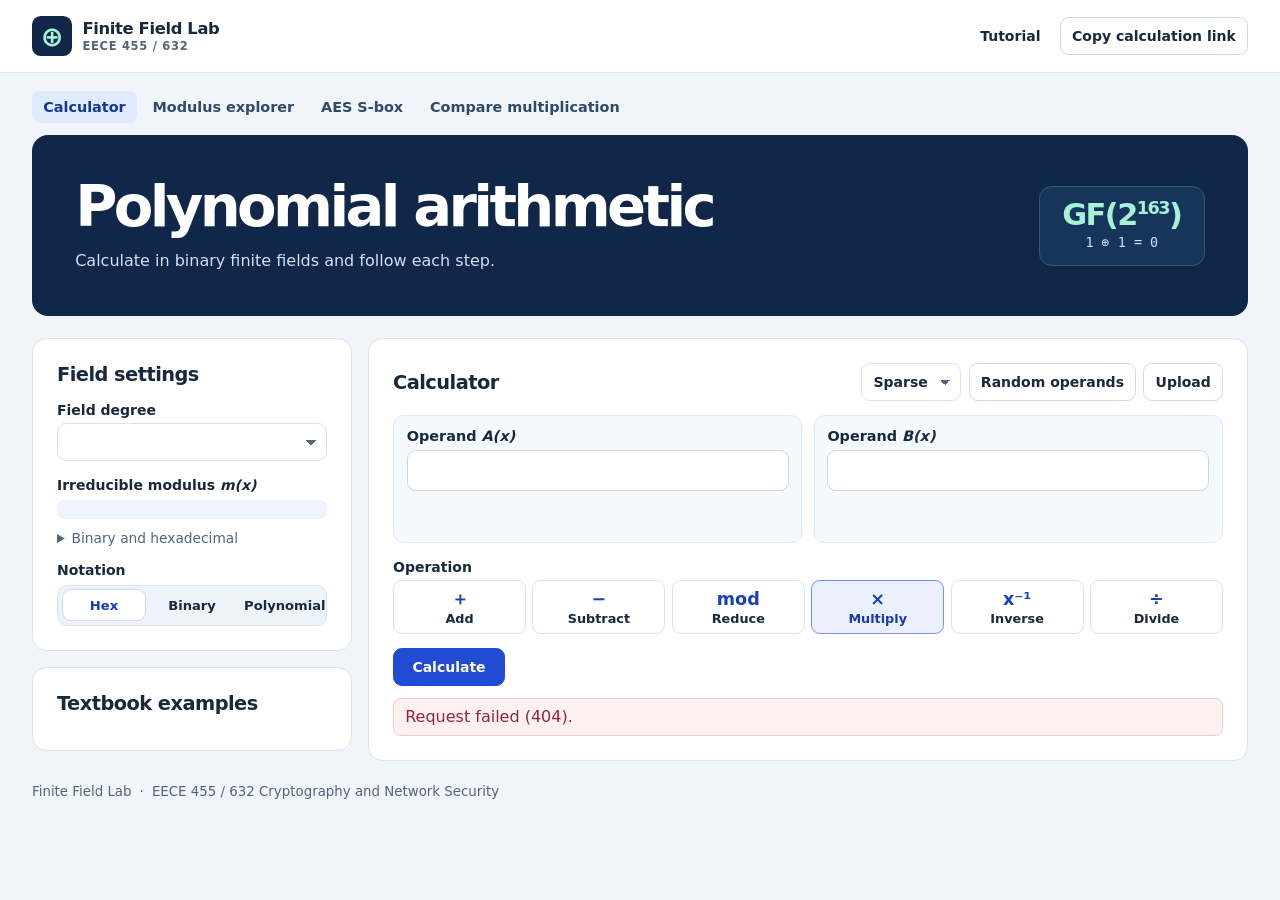
==== frontend/index.html @ 86cbc91f "Unify repository layout, docs, tests, and team attribution" ====
<!--
  Finite Field Lab — Educational Web Workbench (EECE 455/632 Project-3)
  Original Author: Ali Zahreddine — Milestone 4 & Integration
  Serves four hash-routed views from a single accessible HTML document:
    1. #calculator — 13-field GF(2^m) calculator, bit builder, presets, traces, export & share links
    2. #modulus    — Binary polynomial irreducibility checker & factor witness lab
    3. #aes        — FIPS 197 §5.1.1 / Stallings Ch. 5 AES S-box walkthrough
    4. #compare    — Shift-and-XOR vs. carry-free + long-division comparison & 163/571-bit benchmark
-->
<!doctype html>
<html lang="en">
<head>
  <meta charset="utf-8">
  <meta name="viewport" content="width=device-width, initial-scale=1">
  <title>Finite Field Lab</title>
  <link rel="stylesheet" href="./lab.css">
  <script type="module" src="./lab.js"></script>
</head>
<body>
  <header class="masthead">
    <div class="wrap topbar">
      <a class="brand" href="./"><span class="mark" aria-hidden="true">⊕</span><span>Finite Field Lab<small>EECE 455 / 632</small></span></a>
      <nav aria-label="Lab tools">
        <button type="button" id="tutorial-open" class="quiet">Tutorial</button>
        <button type="button" id="share" class="outline">Copy calculation link</button>
      </nav>
    </div>
  </header>
  <div class="wrap">
    <nav class="lab-nav" aria-label="Lab sections">
      <a href="#calculator" data-lab-tab="calculator" aria-current="page">Calculator</a>
      <a href="#modulus" data-lab-tab="modulus">Modulus explorer</a>
      <a href="#aes" data-lab-tab="aes">AES S-box</a>
      <a href="#compare" data-lab-tab="compare">Compare multiplication</a>
    </nav>
    <div data-lab-view="calculator">
    <section class="hero" aria-labelledby="page-title">
      <div>
        <h1 id="page-title" tabindex="-1">Polynomial arithmetic</h1>
        <p>Calculate in binary finite fields and follow each step.</p>
      </div>
      <div class="hero-math" aria-hidden="true"><span>GF(2<sup id="hero-degree">163</sup>)</span><code>1 ⊕ 1 = 0</code></div>
    </section>
    <main class="workspace">
      <aside class="sidebar" aria-label="Calculation settings">
        <section class="panel setting">
          <h2>Field settings</h2>
          <label for="field">Field degree</label>
          <select id="field"></select>
          <h3>Irreducible modulus <i>m(x)</i></h3>
          <p id="mod-poly" class="modulus"></p>
          <details>
            <summary>Binary and hexadecimal</summary>
            <dl class="mod-formats"><dt>Hex</dt><dd id="mod-hex"></dd><dt>Binary</dt><dd id="mod-bin"></dd></dl>
          </details>
          <h3>Notation</h3>
          <div class="segments notation" role="group" aria-label="Input and result notation">
            <button type="button" data-base="hex" aria-pressed="true">Hex</button>
            <button type="button" data-base="binary" aria-pressed="false">Binary</button>
            <button type="button" data-base="algebraic" aria-pressed="false">Polynomial</button>
          </div>
        </section>
        <section class="panel examples">
          <h2>Textbook examples</h2>
          <div id="presets"></div>
        </section>
      </aside>
      <div class="content">
        <section class="panel calculator" aria-labelledby="calculator-title">
          <div class="section-head">
            <h2 id="calculator-title">Calculator</h2>
            <div class="tools">
              <label class="visually-hidden" for="density">Random operand density</label>
              <select id="density"><option value="sparse">Sparse</option><option value="dense">Dense</option></select>
              <button type="button" class="outline" id="random">Random operands</button>
              <button type="button" class="outline" id="upload">Upload</button>
              <input id="file" type="file" aria-label="Upload operand file" accept=".txt,.json" hidden>
            </div>
          </div>
          <div class="batch" id="batch" hidden>
            <label for="pairs">Operand pair from upload</label>
            <select id="pairs"></select>
          </div>
          <form id="calculator" novalidate>
            <div class="operands">
              <div class="operand" id="operand-a">
                <label for="poly-a">Operand <i>A(x)</i></label>
                <input id="poly-a" type="text" spellcheck="false" autocomplete="off" maxlength="65536" aria-describedby="a-meta a-preview">
                <p class="meta" id="a-meta"></p>
                <p class="poly-preview" id="a-preview"></p>
                <div class="bit-builder" id="a-bits"></div>
              </div>
              <div class="operand" id="operand-b">
                <label for="poly-b">Operand <i>B(x)</i></label>
                <input id="poly-b" type="text" spellcheck="false" autocomplete="off" maxlength="65536" aria-describedby="b-meta b-preview">
                <p class="meta" id="b-meta"></p>
                <p class="poly-preview" id="b-preview"></p>
                <div class="bit-builder" id="b-bits"></div>
              </div>
            </div>
            <fieldset>
              <legend>Operation</legend>
              <div class="operations">
                <label><input type="radio" name="operation" value="add"><span>＋</span>Add</label>
                <label><input type="radio" name="operation" value="subtract"><span>−</span>Subtract</label>
                <label><input type="radio" name="operation" value="modulo"><span>mod</span>Reduce</label>
                <label><input type="radio" name="operation" value="multiply" checked><span>×</span>Multiply</label>
                <label><input type="radio" name="operation" value="inverse"><span>x⁻¹</span>Inverse</label>
                <label><input type="radio" name="operation" value="divide"><span>÷</span>Divide</label>
              </div>
            </fieldset>
            <div class="action">
              <button type="submit" class="primary" id="calculate">Calculate</button>
              <p id="notice" role="status"></p>
            </div>
          </form>
          <div id="error" role="alert" hidden></div>
        </section>
        <section class="panel result" id="result" aria-labelledby="result-title" hidden>
          <div class="section-head">
            <h2 id="result-title" tabindex="-1">Result</h2>
            <div class="tools">
              <button type="button" class="quiet" id="back-to-inputs">Back to inputs</button>
              <button type="button" class="outline" id="copy-result">Copy result</button>
              <label class="visually-hidden" for="export-format">Export format</label>
              <select id="export-format"><option value="md">Markdown</option><option value="json">JSON</option></select>
              <button type="button" class="outline" id="export">Export</button>
            </div>
          </div>
          <div class="result-display" aria-live="polite">
            <span id="result-base"></span>
            <output id="result-value"></output>
          </div>
          <dl id="result-alternatives" class="equivalents"></dl>
          <div class="tools result-actions">
            <button type="button" class="outline" id="result-expanded" aria-expanded="false" aria-controls="result-value result-alternatives" hidden>Show full value</button>
            <button type="button" class="outline" id="compare-product" hidden>Compare this product</button>
            <span id="result-notice" role="status"></span>
          </div>
          <p id="verification" class="verification" hidden></p>
          <div id="metrics" class="metrics"></div>
        </section>
        <section class="panel trace" id="trace-panel" aria-labelledby="trace-title" hidden>
          <div class="section-head">
            <h2 id="trace-title">Calculation steps</h2>
            <div class="tools" id="trace-tools"></div>
          </div>
          <div id="trace-body"></div>
        </section>
      </div>
    </main>
    </div>
    <main class="experiment" data-lab-view="modulus" hidden>
      <header class="hero">
        <div>
          <h1 tabindex="-1">Modulus explorer</h1>
          <p>Test a polynomial and see what happens when it has factors.</p>
        </div>
      </header>
      <section class="panel experiment-form" aria-labelledby="modulus-form-title">
        <h2 id="modulus-form-title">Choose a modulus</h2>
        <form id="modulus-form">
          <div class="experiment-inputs">
            <label>Polynomial <input type="text" id="custom-modulus" value="x^8 + x^4 + x^3 + x + 1" spellcheck="false" required></label>
            <label>Input notation <select id="modulus-base"><option value="algebraic">Polynomial</option><option value="hex">Hexadecimal</option><option value="binary">Binary</option></select></label>
          </div>
          <p class="meta">Use a binary polynomial of degree 2 to 571. Type powers as <code>x^8</code>.</p>
          <div class="experiment-actions">
            <button type="submit" class="primary">Test irreducibility</button>
            <button type="button" class="outline" id="modulus-current">Use calculator modulus</button>
            <button type="button" class="outline" id="modulus-example">Try reducible x⁸ + 1</button>
          </div>
        </form>
        <p class="experiment-error" id="modulus-error" role="alert" hidden></p>
      </section>
      <section class="panel trace" id="modulus-result" aria-labelledby="modulus-result-title" hidden>
        <h2 id="modulus-result-title">Irreducibility result</h2>
        <p id="modulus-status" class="experiment-status" role="status"></p>
        <p id="modulus-conclusion"></p>
        <div id="modulus-witness"></div>
        <details><summary>Show the polynomial GCD checks</summary><div id="modulus-checks"></div></details>
      </section>
    </main>

    <main class="experiment" data-lab-view="aes" hidden>
      <header class="hero">
        <div>
          <h1 tabindex="-1">AES S-box walkthrough</h1>
          <p>Follow one byte through field inversion and the affine transformation used in SubBytes.</p>
        </div>
      </header>
      <section class="panel experiment-form" aria-labelledby="aes-form-title">
        <h2 id="aes-form-title">Enter a byte</h2>
        <form id="aes-form">
          <div class="experiment-inputs">
            <label>Input byte <input type="text" id="aes-byte" value="53" spellcheck="false" required></label>
            <label>Input notation <select id="aes-base"><option value="hex">Hexadecimal</option><option value="binary">Binary</option></select></label>
          </div>
          <div class="experiment-actions">
            <button type="submit" class="primary">Compute S-box output</button>
            <button type="button" class="outline" id="aes-example">Try byte 53</button>
            <button type="button" class="outline" id="aes-zero">Try byte 00</button>
          </div>
        </form>
        <p class="experiment-error" id="aes-error" role="alert" hidden></p>
      </section>
      <section class="panel" id="aes-result" aria-labelledby="aes-result-title" hidden>
        <h2 id="aes-result-title">Byte substitution</h2>
        <dl id="aes-pipeline" class="byte-pipeline" aria-live="polite"></dl>
        <p id="aes-inverse-note"></p>
        <details id="aes-euclid"><summary>Show the Extended Euclid trace</summary>
          <div class="trace" id="aes-trace"><div class="tools" id="aes-trace-tools"></div><div id="aes-trace-body"></div></div>
        </details>
      </section>
      <section class="panel trace" id="aes-affine" aria-labelledby="aes-affine-title" hidden>
        <div class="section-head">
          <h2 id="aes-affine-title">Affine transformation</h2>
          <div class="tools" id="aes-affine-tools"></div>
        </div>
        <p>XOR the inverse byte with four left rotations and the constant <code>63</code> in hex. Each row shows the byte added and the running XOR.</p>
        <div id="aes-affine-table"></div>
      </section>
    </main>

    <main class="experiment" data-lab-view="compare" hidden>
      <header class="hero">
        <div>
          <h1 tabindex="-1">Compare multiplication</h1>
          <p>Compare reducing after each shift with reducing the full carry-free product at the end.</p>
        </div>
      </header>
      <section class="panel experiment-form" aria-labelledby="compare-form-title">
        <h2 id="compare-form-title">Run both methods</h2>
        <form id="compare-form">
          <div class="experiment-inputs compare-inputs">
            <label>Operand A (hex) <input type="text" id="compare-a" value="57" spellcheck="false" required></label>
            <label>Operand B (hex) <input type="text" id="compare-b" value="83" spellcheck="false" required></label>
            <label>Field degree <select id="compare-degree" required></select></label>
          </div>
          <div class="experiment-actions">
            <button type="submit" class="primary">Compare results</button>
            <button type="button" class="outline" id="compare-current">Use calculator operands</button>
          </div>
        </form>
        <p class="experiment-error" id="compare-error" role="alert" hidden></p>
      </section>
      <section class="panel compare-results" id="compare-results" aria-labelledby="compare-result-title" hidden>
        <h2 id="compare-result-title">Comparison result</h2>
        <p id="compare-status" class="experiment-status" role="status"></p>
        <p id="compare-reduced" hidden></p>
        <div class="comparison-grid">
          <section class="trace method" id="compare-shift" aria-labelledby="shift-method-title">
            <h3 id="shift-method-title">Shift and XOR</h3>
            <p id="shift-method-result" class="method-result"></p>
            <details open><summary>Shift-and-XOR trace</summary>
              <div class="tools" id="compare-shift-tools"></div><div id="compare-shift-body"></div>
            </details>
          </section>
          <section class="trace method" aria-labelledby="division-method-title">
            <h3 id="division-method-title">Carry-free product and long division</h3>
            <p id="division-method-result" class="method-result"></p>
            <dl id="division-method-values" class="equivalents"></dl>
            <details open><summary>Long-division trace</summary>
              <div id="compare-division-trace"><div class="tools" id="compare-division-tools"></div><div id="compare-division-body"></div></div>
            </details>
          </section>
        </div>
      </section>
      <section class="panel trace" id="compare-benchmark" aria-labelledby="benchmark-title">
        <div class="section-head"><h2 id="benchmark-title">Performance at 163 and 571 bits</h2>
          <button class="outline" type="button" id="run-benchmark">Run benchmark</button></div>
        <p>Both methods use the same seeded operands at each degree. Timings exclude trace generation, formatting, and network requests.</p>
        <p class="experiment-error" id="benchmark-error" role="alert" hidden></p>
        <div id="benchmark-results" aria-live="polite"></div>
      </section>
    </main>
    <footer>Finite Field Lab <span>·</span> EECE 455 / 632 Cryptography and Network Security</footer>
  </div>
  <aside id="page-tour" class="page-tour" aria-labelledby="tour-title" hidden>
    <div class="section-head">
      <div class="tour-progress" id="tour-progress"></div>
      <button type="button" id="tour-close" class="quiet" aria-label="Close walkthrough">Close</button>
    </div>
    <div aria-live="polite">
      <h2 id="tour-title" tabindex="-1"></h2>
      <p id="tour-description"></p>
    </div>
    <div class="tour-controls">
      <button type="button" class="quiet" id="concepts-open">Field concepts</button>
      <div class="tools">
        <button type="button" class="outline" id="tour-prev">Back</button>
        <button type="button" class="primary" id="tour-next">Next</button>
      </div>
    </div>
  </aside>
  <dialog id="tutorial" class="tutorial" aria-labelledby="slide-title">
    <div class="drawer-head"><span>Field concepts</span><button type="button" id="tutorial-close" class="outline">Close</button></div>
    <div id="tutorial-slide"></div>
    <div class="drawer-controls">
      <button type="button" class="outline" id="slide-prev">Previous</button>
      <span id="slide-count" aria-live="polite"></span>
      <button type="button" class="primary" id="slide-next">Next</button>
    </div>
  </dialog>
</body>
</html>
---- frontend/lab.css ----
/*
 * Finite Field Lab — Responsive Stylesheet (EECE 455/632 Project-3)
 * Original Author: Ali Zahreddine — Milestone 4 & Integration
 */
:root {
  font-family: "Segoe UI", system-ui, sans-serif;
  color: #17283f;
  background: #f1f5fa;
  color-scheme: light;
  --ink: #17283f;
  --muted: #51647e;
  --line: #d9e3ef;
  --blue: #214bd0;
  --teal: #a7f2d6;
  --mono: Consolas, "Liberation Mono", monospace;
}
* { box-sizing: border-box; }
[hidden] { display: none !important; }
body { margin: 0; }
button, select, input { font: inherit; }
button, select, summary { cursor: pointer; }
button:disabled, select:disabled, input:disabled { cursor: default; }
button:disabled { opacity: .49; }
button, select, input[type="text"] { border-radius: .55rem; }
button:focus-visible, select:focus-visible, input:focus-visible, summary:focus-visible, a:focus-visible {
  outline: 3px solid #507cf2;
  outline-offset: 3px;
}
a { color: inherit; }
.wrap { width: min(100% - 3rem, 76rem); margin-inline: auto; }
.masthead { background: white; border-bottom: 1px solid var(--line); }
.topbar, .section-head, .drawer-head, .drawer-controls { display: flex; align-items: center; justify-content: space-between; gap: .75rem; }
.topbar { min-height: 4.5rem; }
.brand { display: inline-flex; align-items: center; gap: .65rem; text-decoration: none; font-size: 1.02rem; font-weight: 730; letter-spacing: -.02em; }
.brand small { display: block; margin-top: .1rem; color: var(--muted); font-size: .72rem; font-weight: 630; letter-spacing: .06em; }
.mark { display: grid; place-content: center; border-radius: .55rem; width: 2.5rem; height: 2.5rem; background: #102749; color: var(--teal); font-size: 1.7rem; }
nav, .tools { display: flex; gap: .45rem; align-items: center; flex-wrap: wrap; }
.lab-nav { gap: .28rem; margin-top: 1.1rem; }
.lab-nav a { display: block; padding: .52rem .7rem; border-radius: .5rem; color: #314969; text-decoration: none; font-size: .9rem; font-weight: 660; }
.lab-nav a:hover { background: #e5edfa; }
.lab-nav a[aria-current="page"] { background: #dfeaff; color: #14388f; }
.lab-nav + div > .hero, .experiment > .hero { margin-top: .75rem; }
button, select { min-height: 2.35rem; padding: .42rem .7rem; border: 1px solid var(--line); background: white; color: var(--ink); font-weight: 620; font-size: .875rem; }
select { appearance: none; padding-right: 2rem; background: linear-gradient(45deg, transparent 50%, #526782 50%) calc(100% - 15px) 52%/5px 5px no-repeat, linear-gradient(135deg, #526782 50%, transparent 50%) calc(100% - 10px) 52%/5px 5px no-repeat, white; }
button:hover:not(:disabled) { background: #eaf1ff; }
.outline { border-color: #ccd9ec; }
.quiet { border-color: transparent; }
.primary { background: var(--blue); border-color: var(--blue); color: white; padding-inline: 1.15rem; }
.primary:hover:not(:disabled) { background: #183aaf; }
.hero { display: flex; align-items: center; justify-content: space-between; gap: 1.5rem; margin-block: 1.4rem; padding: clamp(1.45rem, 3.5vw, 2.7rem); background: #102749; color: white; border-radius: 1rem; overflow: hidden; }
.hero h1 { margin: 0; font-size: clamp(2rem, 4.5vw, 3.65rem); line-height: 1; letter-spacing: -.063em; }
.hero p { margin: .8rem 0 0; color: #d1e1f6; line-height: 1.5; }
.hero-math { flex: 0 0 auto; background: #17355b; border: 1px solid #365778; border-radius: .8rem; padding: .65rem 1.4rem .85rem; text-align: center; min-width: 9rem; }
.hero-math span { display: block; color: var(--teal); font-size: 1.9rem; font-weight: 700; letter-spacing: -.05em; }
.hero-math sup { font-size: .58em; }
.hero-math code { color: #d1e1f6; font-size: .84rem; }
.workspace { display: grid; grid-template-columns: minmax(14rem, 1fr) minmax(0, 2.75fr); gap: 1rem; align-items: start; }
.sidebar, .content { display: grid; gap: 1rem; min-width: 0; }
.panel { background: white; border: 1px solid var(--line); border-radius: .9rem; padding: clamp(1rem, 2.2vw, 1.5rem); min-width: 0; }
h2 { margin: 0; font-size: 1.21rem; letter-spacing: -.027em; }
h3 { font-size: .875rem; margin: 1rem 0 .45rem; }
.setting > label { display: block; margin: .95rem 0 .35rem; font-weight: 650; font-size: .875rem; }
.setting select, .batch select { width: 100%; }
.modulus { background: #edf4fd; padding: .6rem .65rem; border-radius: .45rem; color: #17365e; line-height: 1.45; margin: 0; font: .91rem/1.45 var(--mono); overflow-wrap: anywhere; }
details { margin-top: .65rem; font-size: .86rem; color: var(--muted); }
.mod-formats { margin-bottom: .35rem; }
.mod-formats dd { margin: .2rem 0 .55rem; font-family: var(--mono); overflow-wrap: anywhere; }
.segments { display: flex; gap: .2rem; background: #eef3f9; padding: .22rem; border: 1px solid var(--line); border-radius: .65rem; }
.segments button { min-width: 0; flex: 1; background: transparent; border-color: transparent; min-height: 2rem; padding: .3rem .34rem; font-size: .82rem; }
.segments button[aria-pressed="true"] { background: white; border-color: #cbd9ed; color: #123cba; }
.examples #presets { display: grid; gap: .5rem; margin-top: .7rem; }
.preset { display: grid; text-align: left; gap: .2rem; padding: .62rem .75rem; background: #f5f8fd; width: 100%; }
.preset small { color: var(--muted); font-weight: 500; font-size: .82rem; }
.operands { display: grid; grid-template-columns: repeat(2, minmax(0, 1fr)); gap: .7rem; margin-block: .85rem 1rem; }
.operand { padding: .8rem; background: #f5f8fc; border: 1px solid #e1e9f2; border-radius: .65rem; min-width: 0; }
.operand.inactive { opacity: .55; }
.operand label, .batch label { display: block; margin-bottom: .38rem; font-size: .9rem; font-weight: 680; }
.operand input[type="text"] { display: block; width: 100%; background: white; color: var(--ink); font: 1.05rem/1.4 var(--mono); border: 1px solid #c9d6e7; padding: .48rem .55rem; }
.operand input[aria-invalid="true"] { border-color: #be3e51; }
.meta, .poly-preview { margin: .35rem 0 0; min-height: 1em; color: var(--muted); font-size: .82rem; overflow-wrap: anywhere; }
.poly-preview { font-family: var(--mono); max-height: 4rem; overflow: auto; color: #243b5d; }
.bit-builder { display: flex; flex-wrap: wrap; gap: .23rem; margin-top: .5rem; }
.bit-builder:empty { display: none; }
.bit-builder label { margin: 0; font: .76rem var(--mono); padding: .23rem; border: 1px solid #d7e2f0; border-radius: .28rem; display: flex; align-items: center; gap: .16rem; }
.bit-builder input { margin: 0; accent-color: var(--blue); }
fieldset { border: 0; margin: 0; padding: 0; min-width: 0; }
legend { font-size: .875rem; font-weight: 700; margin: 0 0 .35rem; padding: 0; }
.operations { display: grid; grid-template-columns: repeat(6, minmax(0, 1fr)); gap: .4rem; }
.operations label { display: grid; place-items: center; position: relative; min-width: 0; padding: .43rem .15rem; border: 1px solid var(--line); border-radius: .55rem; font-size: .8rem; font-weight: 650; cursor: pointer; }
.operations label:hover { background: #f1f5fe; }
.operations label:has(:checked) { background: #eaf0ff; border-color: #7494ed; color: #173cad; }
.operations label:has(:focus-visible) { outline: 3px solid #507cf2; outline-offset: 2px; }
.operations input { position: absolute; opacity: 0; }
.operations span { color: #1741b8; font-size: 1.1rem; line-height: 1.3; }
.action { display: flex; align-items: center; gap: .7rem; margin-top: .9rem; }
#notice { margin: 0; font-size: .87rem; color: var(--muted); }
#error { margin-top: .75rem; padding: .55rem .7rem; background: #fff1f2; color: #91253d; border: 1px solid #f1c6ce; border-radius: .45rem; overflow-wrap: anywhere; }
.batch { margin-top: .75rem; }
.result-display { display: grid; gap: .27rem; margin-top: .65rem; background: #e9f8f2; border: 1px solid #c4e9d9; color: #104a3b; border-radius: .65rem; padding: .7rem .85rem; }
.result-display span { font-weight: 680; font-size: .79rem; }
.result-display output { font: 700 clamp(1.25rem, 3vw, 1.9rem)/1.18 var(--mono); overflow-wrap: anywhere; }
.result { scroll-margin-block-start: .65rem; }
.result-actions:has(button:not([hidden])), .result-actions:has(#result-notice:not(:empty)) { margin-block: .65rem; }
#result-notice { color: var(--muted); font-size: .83rem; }
#result-notice:empty { display: none; }
.equivalents { display: grid; grid-template-columns: max-content minmax(0, 1fr); gap: .32rem .8rem; font-size: .865rem; margin: .7rem 0; }
.equivalents dt { font-weight: 670; }
.equivalents dd { margin: 0; font-family: var(--mono); overflow-wrap: anywhere; color: var(--muted); }
.verification { display: inline-block; font-size: .86rem; margin: .06rem 0 .45rem; font-weight: 680; color: #145c45; }
.verification.failed { color: #9a2e45; }
.metrics { display: flex; gap: .45rem; flex-wrap: wrap; }
.metrics span { background: #edf2fa; border-radius: .35rem; padding: .23rem .45rem; font-size: .8rem; color: #354f70; }
.trace .section-head { align-items: start; }
.trace p { font-size: .9rem; color: var(--muted); overflow-wrap: anywhere; }
.trace-table { overflow: auto; max-block-size: 29rem; border: 1px solid var(--line); border-radius: .5rem; }
.trace table { width: 100%; border-collapse: separate; border-spacing: 0; font: .84rem var(--mono); }
.trace th, .trace td { text-align: left; padding: .45rem .6rem; border-bottom: 1px solid #e5ecf4; border-right: 1px solid #e5ecf4; white-space: nowrap; }
.trace thead th { position: sticky; top: 0; background: #e9f1fc; }
.trace td:last-child, .trace th:last-child { border-right: 0; }
.trace tr:last-child td { border-bottom: 0; }
.trace tbody tr:nth-child(even) { background: #f7f9fd; }
.trace td.picked { background: #d9f4e8; color: #104a3b; font-weight: 700; }
.trace tr[aria-current="true"] td { background: #e0ebff; color: #14388f; }
.trace tr[aria-current="true"] td:first-child { box-shadow: inset 3px 0 #507cf2; }
.trace tr[aria-current="true"] td.picked { background: #cff0e3; color: #104a3b; }
.multiplier-bits { display: flex; gap: .35rem; max-width: 100%; padding: .3rem .3rem .55rem; overflow-x: auto; }
.multiplier-bit { display: grid; flex: 0 0 auto; gap: .1rem; min-width: 2.65rem; padding: .25rem .4rem; font-family: var(--mono); }
.multiplier-bit small { color: var(--muted); font-size: .72rem; }
.multiplier-bit[aria-pressed="true"] { border-color: #507cf2; background: #e0ebff; color: #14388f; }
.trace .bit-equation { margin-top: .4rem; font: 700 .95rem/1.5 var(--mono); color: #14388f; }
.trace-card { margin-top: .65rem; padding: .65rem .75rem; background: #f5f8fd; border: 1px solid var(--line); border-radius: .6rem; }
.trace-card h3 { margin-top: 0; font-size: 1rem; }
.trace-card .equivalents { grid-template-columns: minmax(6rem, .85fr) minmax(0, 1.15fr); }
.trace-progress { color: var(--muted); font-size: .83rem; }
.trace details > summary { margin-bottom: .5rem; }
.trace .trace-actions { margin-block: .65rem; }
.trace .trace-actions span { color: var(--muted); font-size: .85rem; }
.experiment { display: grid; gap: 1rem; }
.experiment .hero { margin-bottom: 0; }
.experiment-form form { margin-top: .7rem; }
.experiment-inputs, .comparison-grid { display: grid; grid-template-columns: minmax(0, 2fr) minmax(9rem, 1fr); gap: .75rem; }
.compare-inputs { grid-template-columns: repeat(3, minmax(0, 1fr)); }
.experiment-inputs label { display: grid; gap: .35rem; font-size: .875rem; font-weight: 660; }
.experiment-inputs input { width: 100%; min-height: 2.35rem; padding: .42rem .65rem; border: 1px solid #c9d6e7; background: white; color: var(--ink); font-family: var(--mono); }
.experiment-actions { display: flex; flex-wrap: wrap; gap: .45rem; margin-top: .85rem; }
.experiment-error, .experiment .experiment-status { padding: .55rem .7rem; border-radius: .45rem; background: #e9f8f2; color: #104a3b; font-weight: 660; overflow-wrap: anywhere; }
.experiment-error, .experiment .experiment-status.failed { background: #fff1f2; color: #91253d; }
.experiment-status:empty { display: none; }
.witness { margin-bottom: .85rem; padding: .68rem .85rem; border-radius: .55rem; border: 1px solid var(--line); background: #f5f8fd; }
.witness h3 { margin-top: 0; }
.witness code { display: block; overflow-wrap: anywhere; }
.byte-pipeline { display: grid; grid-template-columns: repeat(3, minmax(0, 1fr)); gap: .6rem; margin: .7rem 0; }
.byte-pipeline > div, .method { border-radius: .6rem; border: 1px solid var(--line); background: #f5f8fd; padding: .75rem; min-width: 0; }
.byte-pipeline > div:last-child { background: #e9f8f2; border-color: #c4e9d9; color: #104a3b; }
.byte-pipeline dt { font-size: .88rem; font-weight: 670; }
.byte-pipeline dd { margin: .16rem 0 0; font: 700 1.55rem var(--mono); overflow-wrap: anywhere; }
.byte-pipeline dd span { display: block; margin-top: .18rem; font-size: .81rem; font-weight: 500; }
.comparison-grid { grid-template-columns: repeat(2, minmax(0, 1fr)); }
.method h3 { margin-top: 0; }
.method .method-result { margin: .4rem 0; font: 700 1.2rem var(--mono); color: #173cad; }
.experiment details > .trace > .tools, .method details .tools { margin-top: .55rem; }
footer { margin-block: 1.4rem; color: var(--muted); font-size: .835rem; }
footer span { padding-inline: .24rem; }
.page-tour { position: fixed; z-index: 5; inset: auto 1rem 1rem auto; width: min(28rem, 100% - 2rem); max-height: 50vh; overflow: auto; padding: .9rem 1rem; background: white; border: 1px solid #87a5ed; border-radius: .85rem; box-shadow: 0 .5rem 2rem #10274930; }
.page-tour h2 { margin-top: .22rem; }
.page-tour p { margin: .35rem 0 .7rem; color: var(--muted); font-size: .9rem; line-height: 1.45; }
.tour-progress { color: var(--muted); font-size: .83rem; font-weight: 650; }
.tour-controls { display: flex; justify-content: space-between; flex-wrap: wrap; gap: .35rem; }
.tour-controls > .tools { margin-inline-start: auto; }
.tour-highlight { outline: 3px solid #507cf2; outline-offset: 4px; border-radius: .55rem; scroll-margin-top: 1rem; }
body:has(.page-tour:not([hidden])) { padding-bottom: 13rem; }
.tutorial { border: 0; border-left: 1px solid var(--line); padding: 1.35rem; margin: 0 0 0 auto; inset: 0 0 0 auto; width: min(32rem, 100%); max-width: 100%; height: 100%; max-height: 100%; color: var(--ink); background: white; }
.tutorial::backdrop { background: #0b1e3aab; }
.drawer-head { padding-bottom: 1rem; border-bottom: 1px solid var(--line); font-weight: 700; }
#tutorial-slide { padding-block: 1.1rem; line-height: 1.55; }
#tutorial-slide h2 { font-size: 1.65rem; line-height: 1.2; }
#tutorial-slide ul { padding-left: 1.3rem; }
#tutorial-slide li { margin-bottom: .45rem; }
#tutorial-slide .preset { margin-block: .4rem; }
.drawer-controls { border-top: 1px solid var(--line); padding-top: .8rem; }
.visually-hidden { position: absolute; width: 1px; height: 1px; padding: 0; margin: -1px; overflow: hidden; clip-path: inset(50%); white-space: nowrap; border: 0; }
@media (max-width: 840px) {
  .wrap { width: min(100% - 1.5rem, 46rem); }
  .workspace { grid-template-columns: minmax(0, 1fr); }
  .sidebar { grid-template-columns: repeat(2, minmax(0, 1fr)); }
}
@media (max-width: 535px) {
  .sidebar, .operands { grid-template-columns: minmax(0, 1fr); }
  .hero-math { display: none; }
  .hero { margin-block: .8rem; }
  .section-head { align-items: flex-start; flex-wrap: wrap; }
  .operations { grid-template-columns: repeat(3, minmax(0, 1fr)); }
  .experiment-inputs, .compare-inputs, .comparison-grid { grid-template-columns: minmax(0, 1fr); }
  .byte-pipeline dt { font-size: .77rem; }
  .byte-pipeline dd span { font-size: .72rem; }
  .page-tour { inset: auto .5rem .5rem; width: auto; }
}
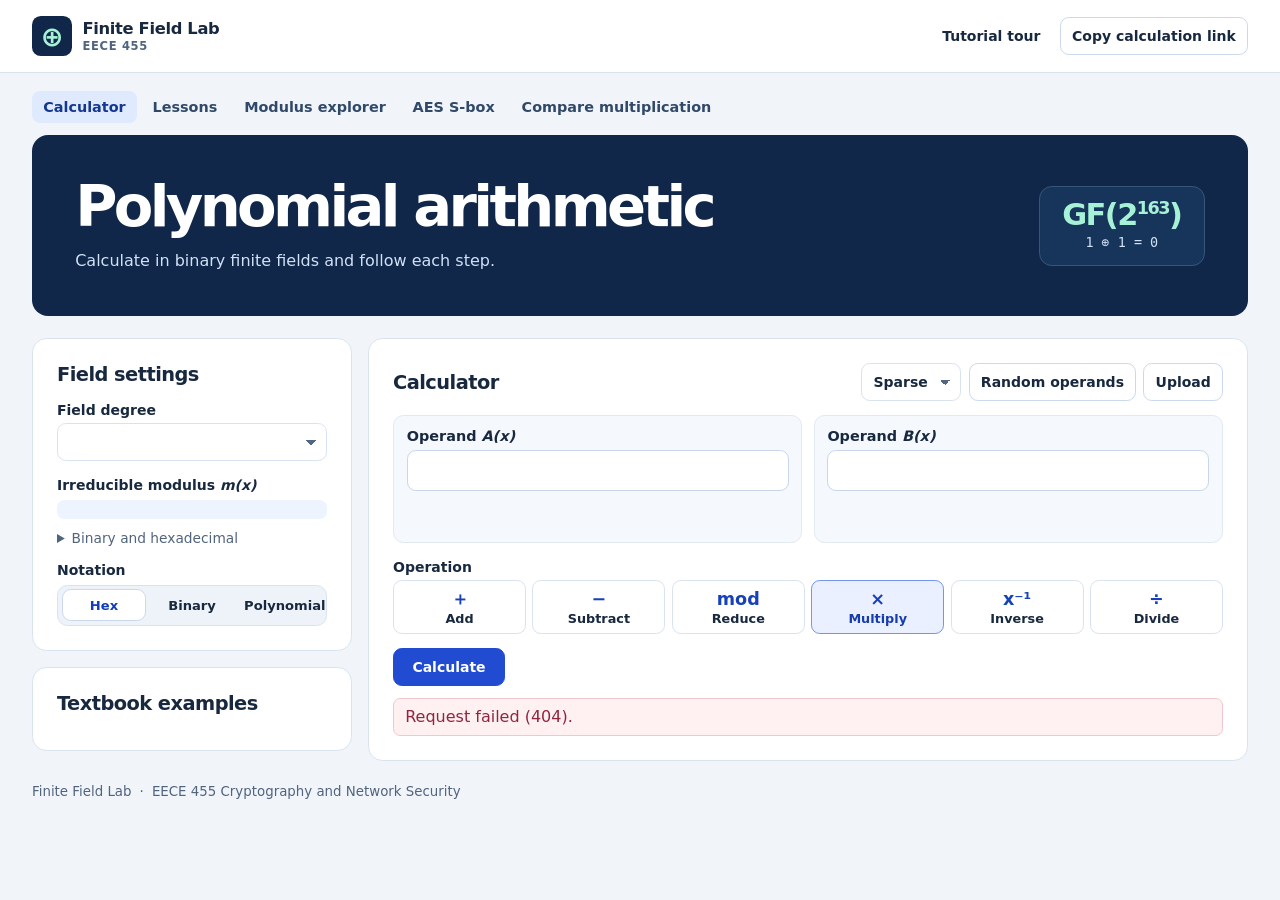
==== commit ddf4ec8c: "Add zero-scroll trace diffs and animated lessons page" ====
--- a/frontend/index.html
+++ b/frontend/index.html
@@ -1,11 +1,12 @@
 <!--
-  Finite Field Lab — Educational Web Workbench (EECE 455/632 Project-3)
-  Original Author: Ali Zahreddine — Milestone 4 & Integration
-  Serves four hash-routed views from a single accessible HTML document:
-    1. #calculator — 13-field GF(2^m) calculator, bit builder, presets, traces, export & share links
-    2. #modulus    — Binary polynomial irreducibility checker & factor witness lab
-    3. #aes        — FIPS 197 §5.1.1 / Stallings Ch. 5 AES S-box walkthrough
-    4. #compare    — Shift-and-XOR vs. carry-free + long-division comparison & 163/571-bit benchmark
+  Finite Field Lab — Educational Web Workbench (EECE 455 Project-3)
+  Original Author: Ali Zahreddine — Milestone 4, Integration & Milestone 6
+  Serves five hash-routed views from a single accessible HTML document:
+    1. #calculator — 13-field GF(2^m) calculator, bit builder, presets, zero-scroll traces, export & share links
+    2. #lessons    — Standalone interactive & animated lessons on GF(2^m) arithmetic and number theory
+    3. #modulus    — Binary polynomial irreducibility checker & factor witness lab
+    4. #aes        — FIPS 197 §5.1.1 / Stallings Ch. 5 AES S-box walkthrough
+    5. #compare    — Shift-and-XOR vs. carry-free + long-division comparison & 163/571-bit benchmark
 -->
 <!doctype html>
 <html lang="en">
@@ -19,9 +20,9 @@
 <body>
   <header class="masthead">
     <div class="wrap topbar">
-      <a class="brand" href="./"><span class="mark" aria-hidden="true">⊕</span><span>Finite Field Lab<small>EECE 455 / 632</small></span></a>
+      <a class="brand" href="./"><span class="mark" aria-hidden="true">⊕</span><span>Finite Field Lab<small>EECE 455</small></span></a>
       <nav aria-label="Lab tools">
-        <button type="button" id="tutorial-open" class="quiet">Tutorial</button>
+        <button type="button" id="tutorial-open" class="quiet">Tutorial tour</button>
         <button type="button" id="share" class="outline">Copy calculation link</button>
       </nav>
     </div>
@@ -29,6 +30,7 @@
   <div class="wrap">
     <nav class="lab-nav" aria-label="Lab sections">
       <a href="#calculator" data-lab-tab="calculator" aria-current="page">Calculator</a>
+      <a href="#lessons" data-lab-tab="lessons">Lessons</a>
       <a href="#modulus" data-lab-tab="modulus">Modulus explorer</a>
       <a href="#aes" data-lab-tab="aes">AES S-box</a>
       <a href="#compare" data-lab-tab="compare">Compare multiplication</a>
@@ -274,7 +276,57 @@
         <div id="benchmark-results" aria-live="polite"></div>
       </section>
     </main>
-    <footer>Finite Field Lab <span>·</span> EECE 455 / 632 Cryptography and Network Security</footer>
+
+    <main class="experiment lessons-view" data-lab-view="lessons" hidden>
+      <header class="hero">
+        <div>
+          <h1 tabindex="-1">Polynomial arithmetic lessons</h1>
+          <p>Step through animated GF(2^m) operations, number theory tools, and cryptographic field examples.</p>
+        </div>
+        <div class="hero-math" aria-hidden="true"><span>7 Lessons</span><code>GF(2^m)</code></div>
+      </header>
+      <section class="panel lesson-hub" id="lesson-hub" aria-labelledby="lesson-hub-title">
+        <div class="section-head">
+          <h2 id="lesson-hub-title">Choose a lesson</h2>
+          <span class="meta">Select any topic below, switch sub-lessons, and animate each step</span>
+        </div>
+        <div id="lesson-catalog" class="lesson-catalog" role="group" aria-label="Lesson catalog"></div>
+      </section>
+      <section class="panel lesson-workspace" id="lesson-workspace" aria-labelledby="lesson-active-title">
+        <div class="section-head lesson-workspace-head">
+          <div>
+            <h2 id="lesson-active-title"></h2>
+            <p id="lesson-active-subtitle" class="meta"></p>
+          </div>
+          <div id="lesson-subtabs" class="lesson-subtabs" role="group" aria-label="Sub-lessons"></div>
+        </div>
+        <div class="tools lesson-controls" id="lesson-controls" role="group" aria-label="Lesson animation controls">
+          <button type="button" class="outline" id="lesson-first" aria-label="First step">First step</button>
+          <button type="button" class="outline" id="lesson-prev">Previous</button>
+          <button type="button" class="primary" id="lesson-play" aria-pressed="false">Play animation</button>
+          <label class="visually-hidden" for="lesson-speed">Animation speed</label>
+          <select id="lesson-speed" aria-label="Animation speed">
+            <option value="slow">Slow</option>
+            <option value="normal" selected>Normal</option>
+            <option value="fast">Fast</option>
+          </select>
+          <button type="button" class="outline" id="lesson-next">Next</button>
+          <button type="button" class="outline" id="lesson-last" aria-label="Last step">Last step</button>
+          <button type="button" class="outline" id="lesson-compare" aria-pressed="false">Compare prev → curr</button>
+          <span id="lesson-step-progress" class="trace-progress" aria-live="polite"></span>
+        </div>
+        <div id="lesson-step-dots" class="lesson-step-dots" role="group" aria-label="Lesson step timeline"></div>
+        <div id="lesson-stage" class="lesson-stage" aria-live="polite"></div>
+        <div class="section-head lesson-footer">
+          <div id="lesson-handoff-bar" class="tools lesson-handoff-bar"></div>
+          <div class="tools">
+            <button type="button" class="outline" id="lesson-prev-topic">Previous lesson</button>
+            <button type="button" class="outline" id="lesson-next-topic">Next lesson</button>
+          </div>
+        </div>
+      </section>
+    </main>
+    <footer>Finite Field Lab <span>·</span> EECE 455 Cryptography and Network Security</footer>
   </div>
   <aside id="page-tour" class="page-tour" aria-labelledby="tour-title" hidden>
     <div class="section-head">
@@ -302,5 +354,12 @@
       <button type="button" class="primary" id="slide-next">Next</button>
     </div>
   </dialog>
+  <dialog id="trace-fullscreen" class="trace-fullscreen" aria-labelledby="trace-fullscreen-title">
+    <div class="drawer-head">
+      <span id="trace-fullscreen-title">Calculation steps · Full view</span>
+      <button type="button" id="trace-fullscreen-close" class="outline">Close full view</button>
+    </div>
+    <div id="trace-fullscreen-body" class="trace"></div>
+  </dialog>
 </body>
 </html>
--- a/frontend/lab.css
+++ b/frontend/lab.css
@@ -1,5 +1,5 @@
 /*
- * Finite Field Lab — Responsive Stylesheet (EECE 455/632 Project-3)
+ * Finite Field Lab — Responsive Stylesheet (EECE 455 Project-3)
  * Original Author: Ali Zahreddine — Milestone 4 & Integration
  */
 :root {
@@ -110,12 +110,12 @@
 .verification.failed { color: #9a2e45; }
 .metrics { display: flex; gap: .45rem; flex-wrap: wrap; }
 .metrics span { background: #edf2fa; border-radius: .35rem; padding: .23rem .45rem; font-size: .8rem; color: #354f70; }
-.trace .section-head { align-items: start; }
+.trace .section-head { align-items: start; flex-wrap: wrap; }
 .trace p { font-size: .9rem; color: var(--muted); overflow-wrap: anywhere; }
-.trace-table { overflow: auto; max-block-size: 29rem; border: 1px solid var(--line); border-radius: .5rem; }
-.trace table { width: 100%; border-collapse: separate; border-spacing: 0; font: .84rem var(--mono); }
-.trace th, .trace td { text-align: left; padding: .45rem .6rem; border-bottom: 1px solid #e5ecf4; border-right: 1px solid #e5ecf4; white-space: nowrap; }
-.trace thead th { position: sticky; top: 0; background: #e9f1fc; }
+.trace-table { overflow: auto; max-block-size: 29rem; border: 1px solid var(--line); border-radius: .5rem; max-width: 100%; }
+.trace table { width: 100%; border-collapse: separate; border-spacing: 0; font: .84rem var(--mono); table-layout: auto; }
+.trace th, .trace td { text-align: left; padding: .45rem .6rem; border-bottom: 1px solid #e5ecf4; border-right: 1px solid #e5ecf4; white-space: normal; overflow-wrap: anywhere; word-break: break-word; }
+.trace thead th { position: sticky; top: 0; background: #e9f1fc; white-space: nowrap; }
 .trace td:last-child, .trace th:last-child { border-right: 0; }
 .trace tr:last-child td { border-bottom: 0; }
 .trace tbody tr:nth-child(even) { background: #f7f9fd; }
@@ -128,13 +128,41 @@
 .multiplier-bit small { color: var(--muted); font-size: .72rem; }
 .multiplier-bit[aria-pressed="true"] { border-color: #507cf2; background: #e0ebff; color: #14388f; }
 .trace .bit-equation { margin-top: .4rem; font: 700 .95rem/1.5 var(--mono); color: #14388f; }
-.trace-card { margin-top: .65rem; padding: .65rem .75rem; background: #f5f8fd; border: 1px solid var(--line); border-radius: .6rem; }
+.trace-card { margin-top: .65rem; padding: .85rem .95rem; background: #f5f8fd; border: 1px solid var(--line); border-radius: .65rem; min-width: 0; max-width: 100%; animation: stepFadeIn .22s ease-out; }
+.trace-card.is-current { border-color: #507cf2; box-shadow: 0 0 0 2px #dfeaff; }
 .trace-card h3 { margin-top: 0; font-size: 1rem; }
-.trace-card .equivalents { grid-template-columns: minmax(6rem, .85fr) minmax(0, 1.15fr); }
-.trace-progress { color: var(--muted); font-size: .83rem; }
+.trace-card .equivalents { grid-template-columns: minmax(6rem, .75fr) minmax(0, 1.25fr); }
+.trace-card dd, .euclid-triple-card dd { overflow-wrap: anywhere; word-break: break-all; }
+.trace-copyable { cursor: pointer; border-radius: .3rem; padding: .1rem .25rem; transition: background-color .15s ease; }
+.trace-copyable:hover { background: #e5edfa; }
+.trace-copyable.is-copied { background: #d9f4e8; color: #104a3b; }
+.trace-grid-cards { display: grid; gap: .75rem; margin-top: .65rem; min-width: 0; }
+.trace-modes { flex: 0 1 auto; }
+.trace-modes button { white-space: nowrap; padding-inline: .55rem; }
+.trace-scrubber { width: 6.5rem; accent-color: var(--blue); cursor: pointer; }
+.trace-progress { color: var(--muted); font-size: .83rem; font-weight: 640; }
 .trace details > summary { margin-bottom: .5rem; }
 .trace .trace-actions { margin-block: .65rem; }
 .trace .trace-actions span { color: var(--muted); font-size: .85rem; }
+.euclid-inspector-square { display: grid; gap: .75rem; background: #f8fafd; border: 1px solid #cddbef; border-radius: .75rem; padding: .95rem 1.05rem; min-width: 0; }
+.euclid-inspector-head { display: flex; flex-wrap: wrap; align-items: center; justify-content: space-between; gap: .5rem; padding-bottom: .6rem; border-bottom: 1px solid var(--line); }
+.euclid-inspector-title { display: flex; align-items: center; gap: .55rem; flex-wrap: wrap; }
+.euclid-inspector-title h3 { margin: 0; font-size: 1.02rem; }
+.euclid-q-badge { background: #eaf0ff; color: #14388f; border: 1px solid #bdd0f7; border-radius: .45rem; padding: .22rem .55rem; font: 700 .84rem var(--mono); overflow-wrap: anywhere; word-break: break-all; }
+.euclid-formula-pill { display: block; width: 100%; background: #edf4fd; color: #17365e; border-radius: .4rem; padding: .35rem .6rem; font: .81rem/1.4 var(--mono); overflow-wrap: anywhere; }
+.euclid-triples-grid { display: grid; grid-template-columns: repeat(2, minmax(0, 1fr)); gap: .75rem; min-width: 0; }
+.euclid-triple-card { background: white; border: 1px solid var(--line); border-radius: .6rem; padding: .75rem .85rem; min-width: 0; }
+.euclid-triple-card.is-carried { border-left: 3px solid #507cf2; animation: slideCarry .25s ease-out; }
+.euclid-triple-card.is-updated { border-left: 3px solid #16795b; animation: pulseUpdate .25s ease-out; }
+.euclid-triple-card.is-inverse-found { background: #f2fbf7; border-color: #98dec1; }
+.euclid-triple-card h4 { margin: 0 0 .45rem; font-size: .9rem; display: flex; align-items: center; justify-content: space-between; gap: .4rem; flex-wrap: wrap; }
+.euclid-triple-card h4 small { color: var(--muted); font-weight: 600; font-size: .76rem; }
+.euclid-triple-card dd.picked { background: #d9f4e8; color: #104a3b; font-weight: 700; padding: .15rem .35rem; border-radius: .3rem; }
+.euclid-triple-card dd.picked.is-gcd { background: #fff1f2; color: #91253d; }
+.euclid-termination-note { margin: .35rem 0 0; font-weight: 670; color: #104a3b; }
+.trace-fullscreen { border: 1px solid var(--line); border-radius: .95rem; padding: 1.25rem 1.4rem; width: min(95vw, 96rem); max-width: 95vw; max-height: 90vh; overflow: auto; background: white; color: var(--ink); box-shadow: 0 1.2rem 3.5rem #0b1e3a55; }
+.trace-fullscreen::backdrop { background: #0b1e3aab; }
+.trace-fullscreen .trace-table { max-block-size: 72vh; }
 .experiment { display: grid; gap: 1rem; }
 .experiment .hero { margin-bottom: 0; }
 .experiment-form form { margin-top: .7rem; }
@@ -179,10 +207,133 @@
 #tutorial-slide .preset { margin-block: .4rem; }
 .drawer-controls { border-top: 1px solid var(--line); padding-top: .8rem; }
 .visually-hidden { position: absolute; width: 1px; height: 1px; padding: 0; margin: -1px; overflow: hidden; clip-path: inset(50%); white-space: nowrap; border: 0; }
+
+/* --- Milestone 6: Standalone Interactive Lessons & Animations --- */
+.lesson-catalog { display: grid; grid-template-columns: repeat(auto-fit, minmax(13.5rem, 1fr)); gap: .65rem; margin-top: .8rem; }
+.lesson-hub-card { display: grid; gap: .35rem; text-align: left; padding: .78rem .85rem; background: #f5f8fd; border: 1px solid var(--line); border-radius: .7rem; transition: border-color .15s ease, transform .15s ease; }
+.lesson-hub-card:hover { background: #eaf1ff; border-color: #9ab5f2; }
+.lesson-hub-card.is-active { background: #eaf0ff; border-color: #507cf2; box-shadow: inset 0 0 0 1px #507cf2; }
+.lesson-hub-card.is-done .lesson-hub-num { color: #145c45; font-weight: 700; }
+.lesson-hub-card-top { display: flex; align-items: center; justify-content: space-between; gap: .4rem; }
+.lesson-symbol-badge { display: inline-grid; place-content: center; min-width: 2rem; height: 1.75rem; padding-inline: .4rem; border-radius: .4rem; background: #102749; color: var(--teal); font: 700 .85rem var(--mono); }
+.lesson-hub-num { font-size: .76rem; color: var(--muted); font-weight: 660; }
+.lesson-hub-title { font-size: .92rem; color: var(--ink); }
+.lesson-hub-card small { color: var(--muted); font-size: .77rem; font-weight: 540; }
+.lesson-workspace { display: grid; gap: .95rem; }
+.lesson-workspace-head { align-items: flex-start; flex-wrap: wrap; }
+.lesson-subtabs { display: flex; flex-wrap: wrap; gap: .38rem; }
+.lesson-subtab { border-radius: 999px; padding: .35rem .78rem; font-size: .82rem; background: #f3f7fc; border: 1px solid var(--line); }
+.lesson-subtab.is-active { background: var(--blue); border-color: var(--blue); color: white; }
+.lesson-controls { padding: .6rem .75rem; background: #f5f8fc; border: 1px solid var(--line); border-radius: .65rem; }
+.lesson-step-dots { display: flex; flex-wrap: wrap; gap: .38rem; }
+.lesson-step-dot { min-width: 2rem; min-height: 2rem; padding: .2rem .5rem; border-radius: 999px; font: 700 .8rem var(--mono); background: #f3f7fc; }
+.lesson-step-dot.is-active { background: #102749; border-color: #102749; color: var(--teal); }
+.lesson-stage { min-width: 0; }
+.lesson-step-frame { display: grid; gap: .9rem; padding: 1.05rem; background: #f8fafd; border: 1px solid #d2dfef; border-radius: .8rem; animation: stepFadeIn .24s ease-out; min-width: 0; }
+.lesson-step-header { display: grid; gap: .45rem; }
+.lesson-step-header h3 { margin: 0; font-size: 1.15rem; }
+.lesson-badge { display: inline-block; width: fit-content; background: #e3ecfc; color: #14388f; border-radius: .38rem; padding: .18rem .5rem; font-size: .76rem; font-weight: 700; }
+.lesson-formula-banner { display: block; background: #102749; color: var(--teal); padding: .55rem .75rem; border-radius: .5rem; font: 650 .88rem/1.45 var(--mono); overflow-wrap: anywhere; }
+.lesson-step-explanation { margin: 0; color: #243b5d; font-size: .93rem; line-height: 1.55; }
+.lesson-visual { min-width: 0; }
+.lesson-card-grid { display: grid; grid-template-columns: repeat(auto-fit, minmax(14rem, 1fr)); gap: .7rem; }
+.lesson-concept-card { background: white; border: 1px solid var(--line); border-radius: .65rem; padding: .85rem .95rem; display: grid; gap: .35rem; align-content: start; min-width: 0; }
+.lesson-concept-card.is-highlight { background: #e9f8f2; border-color: #a5dfc8; }
+.lesson-concept-card.is-overflow { background: #fff6ed; border-color: #f3c89b; }
+.lesson-concept-card h4 { margin: .1rem 0; font-size: .96rem; overflow-wrap: anywhere; }
+.lesson-concept-card p { margin: 0; font-size: .85rem; color: var(--muted); line-height: 1.45; overflow-wrap: anywhere; }
+.lesson-xor-stage, .lesson-reduction-stage, .lesson-register-stage, .lesson-mul-stage, .lesson-divmod-stage { background: white; border: 1px solid var(--line); border-radius: .65rem; padding: .85rem; min-width: 0; }
+.lesson-bit-grid { display: grid; gap: .35rem; min-width: 0; }
+.lesson-bit-row { display: grid; grid-template-columns: minmax(5.5rem, 1.2fr) repeat(var(--bit-cols, 8), minmax(0, 1fr)); gap: .25rem; align-items: center; }
+.lesson-row-label { font: 680 .8rem var(--mono); color: var(--ink); overflow-wrap: anywhere; }
+.lesson-bit-exp { text-align: center; font: 650 .74rem var(--mono); color: var(--muted); }
+.lesson-bit-tile { display: grid; place-content: center; min-height: 2.1rem; border-radius: .38rem; border: 1px solid #d5e0ee; background: #f6f9fd; font: 700 .92rem var(--mono); transition: transform .18s ease, background-color .18s ease; }
+.lesson-bit-tile.is-one { background: #eaf0ff; color: #14388f; border-color: #adc3f5; }
+.lesson-bit-tile.is-active { outline: 2px solid #214bd0; transform: translateY(-1px); }
+.lesson-bit-tile.is-cancel { background: #fff1f2; color: #91253d; border-color: #f0b8c3; }
+.lesson-bit-row.is-result .lesson-bit-tile.is-one { background: #d9f4e8; color: #104a3b; border-color: #98dec1; }
+.lesson-visual-note { margin: .6rem 0 0; font-size: .85rem; color: var(--muted); font-weight: 600; }
+.lesson-reduction-stage, .lesson-mul-grid { display: grid; gap: .55rem; }
+.lesson-reduce-row, .lesson-mul-row { display: grid; gap: .25rem; padding: .65rem .75rem; border-radius: .55rem; border: 1px solid var(--line); background: #f8fafd; font-family: var(--mono); font-size: .84rem; overflow-wrap: anywhere; }
+.lesson-reduce-row.is-after, .lesson-mul-row.is-selected { background: #effaf5; border-color: #b7e6d1; }
+.lesson-mul-row.is-current { border-color: #507cf2; box-shadow: 0 0 0 2px #dfeaff; }
+.lesson-register-flow { display: grid; grid-template-columns: repeat(auto-fit, minmax(13rem, 1fr)); gap: .65rem; }
+.lesson-activity { background: white; border: 1px solid #cbd9ed; border-radius: .65rem; padding: .85rem .95rem; display: grid; gap: .55rem; }
+.lesson-activity h4 { margin: 0; font-size: .94rem; color: #14388f; }
+.lesson-activity p { margin: 0; font-size: .87rem; }
+.lesson-sandbox-readout { display: flex; flex-wrap: wrap; gap: .6rem; font: 650 .83rem var(--mono); color: #17365e; }
+.lesson-sandbox-readout span { background: #edf4fd; padding: .3rem .55rem; border-radius: .4rem; overflow-wrap: anywhere; }
+.lesson-xor-buttons, .lesson-quiz-choices { display: flex; flex-wrap: wrap; gap: .45rem; }
+.lesson-xor-buttons .is-correct-bit { background: #e9f8f2; border-color: #98dec1; color: #104a3b; }
+.lesson-quiz-feedback { padding: .45rem .65rem; border-radius: .45rem; font-weight: 650; font-size: .85rem; }
+.lesson-quiz-feedback.is-correct { background: #e9f8f2; color: #104a3b; }
+.lesson-quiz-feedback.is-wrong { background: #fff1f2; color: #91253d; }
+.lesson-footer { border-top: 1px solid var(--line); padding-top: .75rem; flex-wrap: wrap; }
+
+/* --- Milestone 6 (Wave 2): Shared Visual Diff & Previous-to-Current Change Tracking --- */
+.diff-legend { display: flex; flex-wrap: wrap; align-items: center; gap: .4rem .6rem; padding: .42rem .65rem; margin-bottom: .65rem; background: #f7f9fd; border: 1px solid var(--line); border-radius: .55rem; font-size: .77rem; color: var(--muted); }
+.diff-legend-title { font-weight: 700; color: var(--ink); margin-right: .15rem; }
+.diff-legend-item { display: inline-flex; align-items: center; gap: .3rem; padding: .14rem .45rem; border-radius: 999px; font-weight: 660; border: 1px solid transparent; }
+.diff-banner { margin: 0 0 .65rem; padding: .48rem .72rem; border-radius: .5rem; background: #eaf0ff; border: 1px solid #c3d4f8; border-left: 4px solid #214bd0; color: #14388f; font-size: .84rem; font-weight: 650; line-height: 1.45; overflow-wrap: anywhere; animation: stepFadeIn .2s ease-out; }
+.diff-tag { display: inline-block; padding: .08rem .4rem; border-radius: 999px; font-size: .7rem; font-weight: 700; letter-spacing: .01em; vertical-align: middle; border: 1px solid transparent; margin-left: .35rem; white-space: nowrap; }
+.diff-prev-value { display: block; margin-top: .22rem; font: 500 .75rem/1.35 var(--mono); color: #51647e; overflow-wrap: anywhere; word-break: break-all; }
+
+/* Four persistent, WCAG AA color-blind-safe diff states */
+.diff-carried { background: #eef3ff !important; border-color: #9cb6f5 !important; color: #14388f; }
+.diff-updated { background: #e8f8f0 !important; border-color: #82d3b1 !important; color: #0f4e3a; }
+.diff-reduced { background: #fff4e5 !important; border-color: #f0b467 !important; color: #7c3b00; }
+.diff-unchanged { background: #f4f6fa !important; border-color: #d3dde8 !important; color: #475a72; }
+
+.diff-cell-box { display: grid; gap: .18rem; padding: .32rem .48rem; border-radius: .42rem; border: 1px solid var(--line); min-width: 0; animation: diffSettle .22s ease-out; }
+.diff-cell-head { display: flex; align-items: baseline; justify-content: space-between; gap: .35rem; flex-wrap: wrap; }
+.diff-cell-val { font: 700 .86rem/1.35 var(--mono); overflow-wrap: anywhere; word-break: break-all; }
+
+/* Side-by-side Previous vs. Current comparison grid (zero horizontal overflow) */
+.diff-compare-grid { display: grid; grid-template-columns: minmax(0, 1fr) auto minmax(0, 1fr); gap: .75rem; align-items: start; min-width: 0; }
+.diff-compare-pane { display: grid; gap: .45rem; min-width: 0; padding: .65rem; border-radius: .7rem; border: 1px solid var(--line); background: #f8fafd; }
+.diff-compare-pane.is-prev { background: #f4f7fb; border-style: dashed; border-color: #b7c8de; opacity: .94; }
+.diff-compare-pane.is-curr { background: white; border-color: #799cf0; box-shadow: 0 0 0 2px #e5eeff; }
+.diff-compare-pane-head { display: flex; align-items: center; justify-content: space-between; gap: .4rem; font-size: .79rem; font-weight: 720; color: var(--muted); text-transform: uppercase; letter-spacing: .04em; }
+.diff-compare-pane.is-curr .diff-compare-pane-head { color: #14388f; }
+.diff-compare-arrow { display: grid; place-content: center; align-self: center; width: 2rem; height: 2rem; border-radius: 999px; background: #eaf0ff; color: #214bd0; font-weight: 800; font-size: 1.05rem; flex-shrink: 0; }
+.diff-empty-prev { padding: 1.1rem .85rem; text-align: center; color: var(--muted); font-size: .86rem; background: white; border: 1px dashed #c8d6e8; border-radius: .55rem; }
+
+/* Table & Grid row-level diff accents */
+.trace tbody tr.diff-prev-row td { background: #f0f4fb; color: #485d78; }
+.trace tbody tr.diff-prev-row td:first-child { box-shadow: inset 3px 0 #9cb6f5; }
+.trace-card.diff-prev-card, .lesson-mul-row.diff-prev-row { border-style: dashed; border-color: #9cb6f5; background: #f3f6fc; }
+.lesson-bit-tile.diff-updated { background: #e8f8f0; border-color: #6cc9a2; color: #0f4e3a; }
+.lesson-bit-tile.diff-reduced { background: #fff4e5; border-color: #e8a552; color: #7c3b00; }
+.lesson-bit-tile.diff-carried { background: #eef3ff; border-color: #9cb6f5; color: #14388f; }
+.lesson-bit-tile.diff-unchanged { background: #f4f6fa; border-color: #d3dde8; color: #4a5d75; }
+.lesson-bit-diff-row { display: grid; grid-template-columns: minmax(5.5rem, 1.2fr) repeat(var(--bit-cols, 8), minmax(0, 1fr)); gap: .25rem; align-items: center; margin-top: .12rem; }
+.lesson-bit-diff-tag { text-align: center; font: 700 .66rem var(--mono); border-radius: .28rem; padding: .1rem .08rem; border: 1px solid transparent; overflow: hidden; text-overflow: ellipsis; }
+
+@keyframes diffSettle {
+  from { opacity: .72; transform: translateY(2px); }
+  to { opacity: 1; transform: translateY(0); }
+}
+@keyframes stepFadeIn {
+  from { opacity: 0; transform: translateY(4px); }
+  to { opacity: 1; transform: translateY(0); }
+}
+@keyframes slideCarry {
+  from { opacity: .65; transform: translateX(6px); }
+  to { opacity: 1; transform: translateX(0); }
+}
+@keyframes pulseUpdate {
+  from { opacity: .65; transform: scale(.99); }
+  to { opacity: 1; transform: scale(1); }
+}
+@media (prefers-reduced-motion: reduce) {
+  *, *::before, *::after { animation-duration: .001ms !important; animation-iteration-count: 1 !important; transition-duration: .001ms !important; }
+}
 @media (max-width: 840px) {
   .wrap { width: min(100% - 1.5rem, 46rem); }
   .workspace { grid-template-columns: minmax(0, 1fr); }
   .sidebar { grid-template-columns: repeat(2, minmax(0, 1fr)); }
+  .euclid-triples-grid, .diff-compare-grid { grid-template-columns: minmax(0, 1fr); }
+  .diff-compare-arrow { justify-self: center; transform: rotate(90deg); }
 }
 @media (max-width: 535px) {
   .sidebar, .operands { grid-template-columns: minmax(0, 1fr); }
@@ -194,4 +345,7 @@
   .byte-pipeline dt { font-size: .77rem; }
   .byte-pipeline dd span { font-size: .72rem; }
   .page-tour { inset: auto .5rem .5rem; width: auto; }
-}
+  .lesson-bit-row, .lesson-bit-diff-row { grid-template-columns: minmax(3.6rem, .9fr) repeat(var(--bit-cols, 8), minmax(0, 1fr)); gap: .15rem; }
+  .lesson-bit-tile { min-height: 1.75rem; font-size: .78rem; }
+  .lesson-bit-diff-tag { font-size: .58rem; }
+}
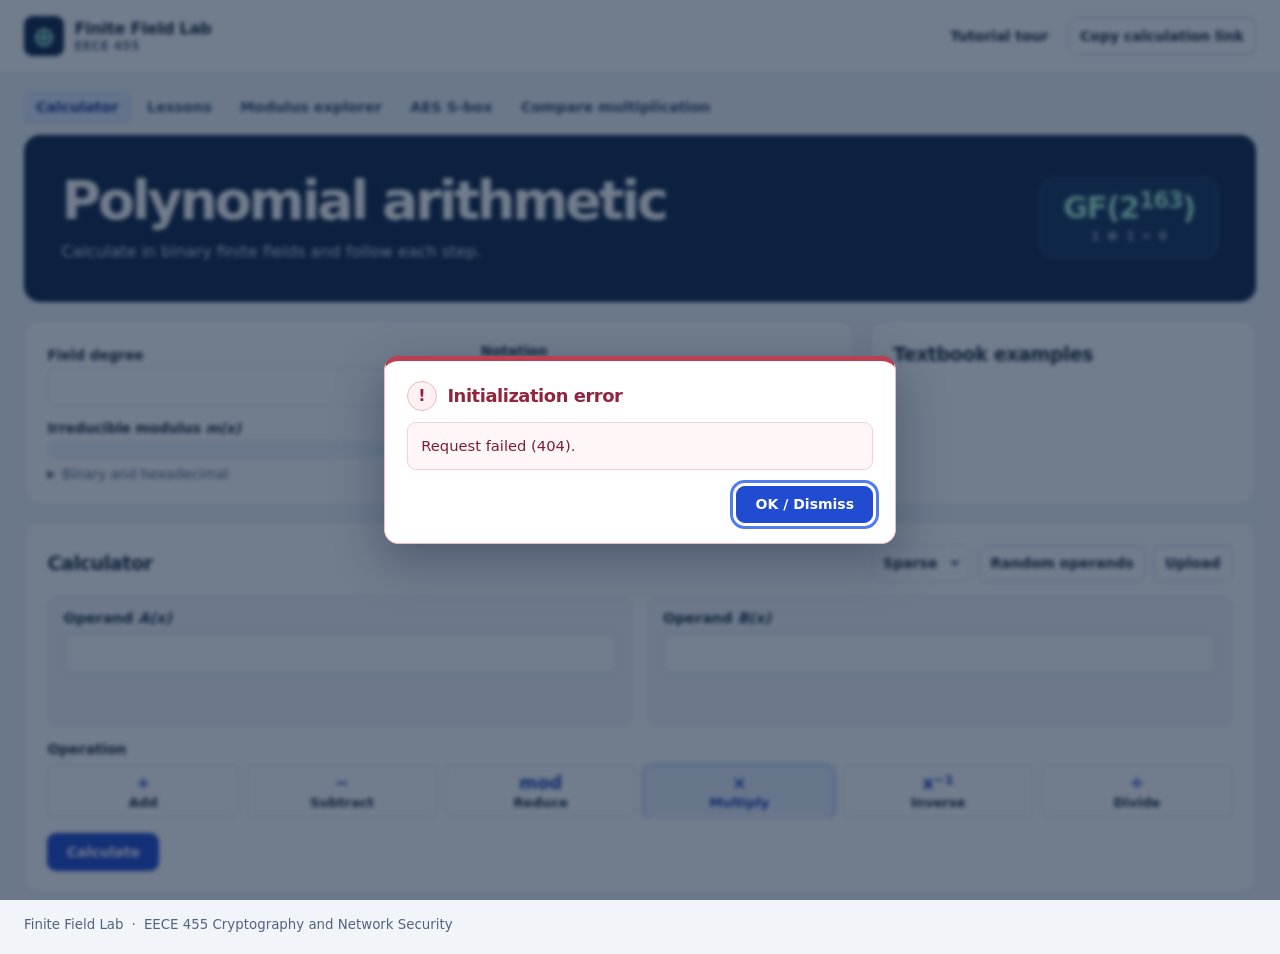
==== commit 4488a4d3: "UI Refinements" ====
--- a/frontend/index.html
+++ b/frontend/index.html
@@ -1,8 +1,8 @@
 <!--
   Finite Field Lab — Educational Web Workbench (EECE 455 Project-3)
-  Original Author: Ali Zahreddine — Milestone 4, Integration & Milestone 6
-  Serves five hash-routed views from a single accessible HTML document:
-    1. #calculator — 13-field GF(2^m) calculator, bit builder, presets, zero-scroll traces, export & share links
+  Original Author: Ali Zahreddine — Milestone 4, Integration & Milestone 6 (Waves 1–3)
+  Serves five hash-routed full-width views from a single accessible HTML document:
+    1. #calculator — 13-field GF(2^m) calculator, read-only Modulus card on unary ops, bit builder, presets, zero-scroll traces, export & share links
     2. #lessons    — Standalone interactive & animated lessons on GF(2^m) arithmetic and number theory
     3. #modulus    — Binary polynomial irreducibility checker & factor witness lab
     4. #aes        — FIPS 197 §5.1.1 / Stallings Ch. 5 AES S-box walkthrough
@@ -44,112 +44,127 @@
       <div class="hero-math" aria-hidden="true"><span>GF(2<sup id="hero-degree">163</sup>)</span><code>1 ⊕ 1 = 0</code></div>
     </section>
     <main class="workspace">
-      <aside class="sidebar" aria-label="Calculation settings">
+      <div class="top-controls-bar" aria-label="Calculation settings">
         <section class="panel setting">
-          <h2>Field settings</h2>
-          <label for="field">Field degree</label>
-          <select id="field"></select>
-          <h3>Irreducible modulus <i>m(x)</i></h3>
-          <p id="mod-poly" class="modulus"></p>
-          <details>
-            <summary>Binary and hexadecimal</summary>
-            <dl class="mod-formats"><dt>Hex</dt><dd id="mod-hex"></dd><dt>Binary</dt><dd id="mod-bin"></dd></dl>
-          </details>
-          <h3>Notation</h3>
-          <div class="segments notation" role="group" aria-label="Input and result notation">
-            <button type="button" data-base="hex" aria-pressed="true">Hex</button>
-            <button type="button" data-base="binary" aria-pressed="false">Binary</button>
-            <button type="button" data-base="algebraic" aria-pressed="false">Polynomial</button>
+          <div class="setting-row">
+            <div class="setting-field">
+              <label for="field">Field degree</label>
+              <select id="field"></select>
+            </div>
+            <div class="setting-notation">
+              <span class="setting-heading">Notation</span>
+              <div class="segments notation" role="group" aria-label="Input and result notation">
+                <button type="button" data-base="hex" aria-pressed="true">Hex</button>
+                <button type="button" data-base="binary" aria-pressed="false">Binary</button>
+                <button type="button" data-base="algebraic" aria-pressed="false">Polynomial</button>
+              </div>
+            </div>
+          </div>
+          <div class="setting-modulus">
+            <span class="setting-heading">Irreducible modulus <i>m(x)</i></span>
+            <p id="mod-poly" class="modulus"></p>
+            <details>
+              <summary>Binary and hexadecimal</summary>
+              <dl class="mod-formats"><dt>Hex</dt><dd id="mod-hex"></dd><dt>Binary</dt><dd id="mod-bin"></dd></dl>
+            </details>
           </div>
         </section>
         <section class="panel examples">
           <h2>Textbook examples</h2>
           <div id="presets"></div>
         </section>
-      </aside>
-      <div class="content">
-        <section class="panel calculator" aria-labelledby="calculator-title">
-          <div class="section-head">
-            <h2 id="calculator-title">Calculator</h2>
-            <div class="tools">
-              <label class="visually-hidden" for="density">Random operand density</label>
-              <select id="density"><option value="sparse">Sparse</option><option value="dense">Dense</option></select>
-              <button type="button" class="outline" id="random">Random operands</button>
-              <button type="button" class="outline" id="upload">Upload</button>
-              <input id="file" type="file" aria-label="Upload operand file" accept=".txt,.json" hidden>
-            </div>
-          </div>
-          <div class="batch" id="batch" hidden>
-            <label for="pairs">Operand pair from upload</label>
-            <select id="pairs"></select>
-          </div>
-          <form id="calculator" novalidate>
-            <div class="operands">
-              <div class="operand" id="operand-a">
-                <label for="poly-a">Operand <i>A(x)</i></label>
-                <input id="poly-a" type="text" spellcheck="false" autocomplete="off" maxlength="65536" aria-describedby="a-meta a-preview">
-                <p class="meta" id="a-meta"></p>
-                <p class="poly-preview" id="a-preview"></p>
-                <div class="bit-builder" id="a-bits"></div>
-              </div>
-              <div class="operand" id="operand-b">
+      </div>
+      <section class="panel calculator" aria-labelledby="calculator-title">
+        <div class="section-head">
+          <h2 id="calculator-title">Calculator</h2>
+          <div class="tools">
+            <label class="visually-hidden" for="density">Random operand density</label>
+            <select id="density"><option value="sparse">Sparse</option><option value="dense">Dense</option></select>
+            <button type="button" class="outline" id="random">Random operands</button>
+            <button type="button" class="outline" id="upload">Upload</button>
+            <input id="file" type="file" aria-label="Upload operand file" accept=".txt,.json" hidden>
+          </div>
+        </div>
+        <div class="batch" id="batch" hidden>
+          <label for="pairs">Operand pair from upload</label>
+          <select id="pairs"></select>
+        </div>
+        <form id="calculator" novalidate>
+          <div class="operands">
+            <div class="operand" id="operand-a">
+              <label for="poly-a">Operand <i>A(x)</i></label>
+              <input id="poly-a" type="text" spellcheck="false" autocomplete="off" maxlength="65536" aria-describedby="a-meta a-preview">
+              <p class="meta" id="a-meta"></p>
+              <p class="poly-preview" id="a-preview"></p>
+              <div class="bit-builder" id="a-bits"></div>
+            </div>
+            <div class="operand" id="operand-b">
+              <div id="operand-b-editable">
                 <label for="poly-b">Operand <i>B(x)</i></label>
                 <input id="poly-b" type="text" spellcheck="false" autocomplete="off" maxlength="65536" aria-describedby="b-meta b-preview">
                 <p class="meta" id="b-meta"></p>
                 <p class="poly-preview" id="b-preview"></p>
                 <div class="bit-builder" id="b-bits"></div>
               </div>
-            </div>
-            <fieldset>
-              <legend>Operation</legend>
-              <div class="operations">
-                <label><input type="radio" name="operation" value="add"><span>＋</span>Add</label>
-                <label><input type="radio" name="operation" value="subtract"><span>−</span>Subtract</label>
-                <label><input type="radio" name="operation" value="modulo"><span>mod</span>Reduce</label>
-                <label><input type="radio" name="operation" value="multiply" checked><span>×</span>Multiply</label>
-                <label><input type="radio" name="operation" value="inverse"><span>x⁻¹</span>Inverse</label>
-                <label><input type="radio" name="operation" value="divide"><span>÷</span>Divide</label>
+              <div id="operand-b-modulus" class="operand-modulus-card" hidden>
+                <div class="operand-modulus-head">
+                  <span class="operand-card-title">Modulus <i>m(x)</i></span>
+                  <span class="readonly-badge" id="modulus-lock-badge">Locked to GF(2<sup>163</sup>)</span>
+                </div>
+                <p class="meta modulus-context" id="b-modulus-context"></p>
+                <div class="modulus-readonly-value" id="b-modulus-value" aria-readonly="true" tabindex="0"></div>
+                <p class="poly-preview" id="b-modulus-preview"></p>
               </div>
-            </fieldset>
-            <div class="action">
-              <button type="submit" class="primary" id="calculate">Calculate</button>
-              <p id="notice" role="status"></p>
-            </div>
-          </form>
-          <div id="error" role="alert" hidden></div>
-        </section>
-        <section class="panel result" id="result" aria-labelledby="result-title" hidden>
-          <div class="section-head">
-            <h2 id="result-title" tabindex="-1">Result</h2>
-            <div class="tools">
-              <button type="button" class="quiet" id="back-to-inputs">Back to inputs</button>
-              <button type="button" class="outline" id="copy-result">Copy result</button>
-              <label class="visually-hidden" for="export-format">Export format</label>
-              <select id="export-format"><option value="md">Markdown</option><option value="json">JSON</option></select>
-              <button type="button" class="outline" id="export">Export</button>
-            </div>
-          </div>
-          <div class="result-display" aria-live="polite">
-            <span id="result-base"></span>
-            <output id="result-value"></output>
-          </div>
-          <dl id="result-alternatives" class="equivalents"></dl>
-          <div class="tools result-actions">
-            <button type="button" class="outline" id="result-expanded" aria-expanded="false" aria-controls="result-value result-alternatives" hidden>Show full value</button>
-            <button type="button" class="outline" id="compare-product" hidden>Compare this product</button>
-            <span id="result-notice" role="status"></span>
-          </div>
-          <p id="verification" class="verification" hidden></p>
-          <div id="metrics" class="metrics"></div>
-        </section>
-        <section class="panel trace" id="trace-panel" aria-labelledby="trace-title" hidden>
-          <div class="section-head">
-            <h2 id="trace-title">Calculation steps</h2>
-            <div class="tools" id="trace-tools"></div>
-          </div>
-          <div id="trace-body"></div>
-        </section>
-      </div>
+            </div>
+          </div>
+          <fieldset>
+            <legend>Operation</legend>
+            <div class="operations">
+              <label><input type="radio" name="operation" value="add"><span>＋</span>Add</label>
+              <label><input type="radio" name="operation" value="subtract"><span>−</span>Subtract</label>
+              <label><input type="radio" name="operation" value="modulo"><span>mod</span>Reduce</label>
+              <label><input type="radio" name="operation" value="multiply" checked><span>×</span>Multiply</label>
+              <label><input type="radio" name="operation" value="inverse"><span>x<sup>−1</sup></span>Inverse</label>
+              <label><input type="radio" name="operation" value="divide"><span>÷</span>Divide</label>
+            </div>
+          </fieldset>
+          <div class="action">
+            <button type="submit" class="primary" id="calculate">Calculate</button>
+            <p id="notice" role="status"></p>
+          </div>
+        </form>
+      </section>
+      <section class="panel result" id="result" aria-labelledby="result-title" hidden>
+        <div class="section-head">
+          <h2 id="result-title" tabindex="-1">Result</h2>
+          <div class="tools">
+            <button type="button" class="quiet" id="back-to-inputs">Back to inputs</button>
+            <button type="button" class="outline" id="copy-result">Copy result</button>
+            <label class="visually-hidden" for="export-format">Export format</label>
+            <select id="export-format"><option value="md">Markdown</option><option value="json">JSON</option></select>
+            <button type="button" class="outline" id="export">Export</button>
+          </div>
+        </div>
+        <div class="result-display" aria-live="polite">
+          <span id="result-base"></span>
+          <output id="result-value"></output>
+        </div>
+        <dl id="result-alternatives" class="equivalents"></dl>
+        <div class="tools result-actions">
+          <button type="button" class="outline" id="result-expanded" aria-expanded="false" aria-controls="result-value result-alternatives" hidden>Show full value</button>
+          <button type="button" class="outline" id="compare-product" hidden>Compare this product</button>
+          <span id="result-notice" role="status"></span>
+        </div>
+        <p id="verification" class="verification" hidden></p>
+        <div id="metrics" class="metrics"></div>
+      </section>
+      <section class="panel trace" id="trace-panel" aria-labelledby="trace-title" hidden>
+        <div class="section-head trace-section-head">
+          <h2 id="trace-title">Calculation steps</h2>
+          <div class="trace-toolbar" id="trace-tools"></div>
+        </div>
+        <div id="trace-body"></div>
+      </section>
     </main>
     </div>
     <main class="experiment" data-lab-view="modulus" hidden>
@@ -170,10 +185,9 @@
           <div class="experiment-actions">
             <button type="submit" class="primary">Test irreducibility</button>
             <button type="button" class="outline" id="modulus-current">Use calculator modulus</button>
-            <button type="button" class="outline" id="modulus-example">Try reducible x⁸ + 1</button>
+            <button type="button" class="outline" id="modulus-example">Try reducible x<sup>8</sup> + 1</button>
           </div>
         </form>
-        <p class="experiment-error" id="modulus-error" role="alert" hidden></p>
       </section>
       <section class="panel trace" id="modulus-result" aria-labelledby="modulus-result-title" hidden>
         <h2 id="modulus-result-title">Irreducibility result</h2>
@@ -204,20 +218,19 @@
             <button type="button" class="outline" id="aes-zero">Try byte 00</button>
           </div>
         </form>
-        <p class="experiment-error" id="aes-error" role="alert" hidden></p>
       </section>
       <section class="panel" id="aes-result" aria-labelledby="aes-result-title" hidden>
         <h2 id="aes-result-title">Byte substitution</h2>
         <dl id="aes-pipeline" class="byte-pipeline" aria-live="polite"></dl>
         <p id="aes-inverse-note"></p>
         <details id="aes-euclid"><summary>Show the Extended Euclid trace</summary>
-          <div class="trace" id="aes-trace"><div class="tools" id="aes-trace-tools"></div><div id="aes-trace-body"></div></div>
+          <div class="trace" id="aes-trace"><div class="trace-toolbar" id="aes-trace-tools"></div><div id="aes-trace-body"></div></div>
         </details>
       </section>
       <section class="panel trace" id="aes-affine" aria-labelledby="aes-affine-title" hidden>
-        <div class="section-head">
+        <div class="section-head trace-section-head">
           <h2 id="aes-affine-title">Affine transformation</h2>
-          <div class="tools" id="aes-affine-tools"></div>
+          <div class="trace-toolbar" id="aes-affine-tools"></div>
         </div>
         <p>XOR the inverse byte with four left rotations and the constant <code>63</code> in hex. Each row shows the byte added and the running XOR.</p>
         <div id="aes-affine-table"></div>
@@ -244,7 +257,6 @@
             <button type="button" class="outline" id="compare-current">Use calculator operands</button>
           </div>
         </form>
-        <p class="experiment-error" id="compare-error" role="alert" hidden></p>
       </section>
       <section class="panel compare-results" id="compare-results" aria-labelledby="compare-result-title" hidden>
         <h2 id="compare-result-title">Comparison result</h2>
@@ -255,7 +267,7 @@
             <h3 id="shift-method-title">Shift and XOR</h3>
             <p id="shift-method-result" class="method-result"></p>
             <details open><summary>Shift-and-XOR trace</summary>
-              <div class="tools" id="compare-shift-tools"></div><div id="compare-shift-body"></div>
+              <div class="trace-toolbar" id="compare-shift-tools"></div><div id="compare-shift-body"></div>
             </details>
           </section>
           <section class="trace method" aria-labelledby="division-method-title">
@@ -263,7 +275,7 @@
             <p id="division-method-result" class="method-result"></p>
             <dl id="division-method-values" class="equivalents"></dl>
             <details open><summary>Long-division trace</summary>
-              <div id="compare-division-trace"><div class="tools" id="compare-division-tools"></div><div id="compare-division-body"></div></div>
+              <div id="compare-division-trace"><div class="trace-toolbar" id="compare-division-tools"></div><div id="compare-division-body"></div></div>
             </details>
           </section>
         </div>
@@ -272,7 +284,6 @@
         <div class="section-head"><h2 id="benchmark-title">Performance at 163 and 571 bits</h2>
           <button class="outline" type="button" id="run-benchmark">Run benchmark</button></div>
         <p>Both methods use the same seeded operands at each degree. Timings exclude trace generation, formatting, and network requests.</p>
-        <p class="experiment-error" id="benchmark-error" role="alert" hidden></p>
         <div id="benchmark-results" aria-live="polite"></div>
       </section>
     </main>
@@ -281,9 +292,9 @@
       <header class="hero">
         <div>
           <h1 tabindex="-1">Polynomial arithmetic lessons</h1>
-          <p>Step through animated GF(2^m) operations, number theory tools, and cryptographic field examples.</p>
-        </div>
-        <div class="hero-math" aria-hidden="true"><span>7 Lessons</span><code>GF(2^m)</code></div>
+          <p>Step through animated GF(2<sup>m</sup>) operations, number theory tools, and cryptographic field examples.</p>
+        </div>
+        <div class="hero-math" aria-hidden="true"><span>7 Lessons</span><code>GF(2<sup>m</sup>)</code></div>
       </header>
       <section class="panel lesson-hub" id="lesson-hub" aria-labelledby="lesson-hub-title">
         <div class="section-head">
@@ -361,5 +372,16 @@
     </div>
     <div id="trace-fullscreen-body" class="trace"></div>
   </dialog>
+  <dialog id="error-popup" class="error-popup-dialog" aria-labelledby="error-popup-title">
+    <div class="error-popup-head">
+      <span class="error-popup-icon" aria-hidden="true">!</span>
+      <h2 id="error-popup-title">Error</h2>
+    </div>
+    <p id="error-popup-body" class="error-popup-body" role="alert"></p>
+    <div class="error-popup-actions">
+      <button type="button" id="error-popup-trace" class="outline" hidden>View Step 0 / GCD trace</button>
+      <button type="button" id="error-popup-ok" class="primary">OK / Dismiss</button>
+    </div>
+  </dialog>
 </body>
 </html>
--- a/frontend/lab.css
+++ b/frontend/lab.css
@@ -1,6 +1,6 @@
 /*
  * Finite Field Lab — Responsive Stylesheet (EECE 455 Project-3)
- * Original Author: Ali Zahreddine — Milestone 4 & Integration
+ * Original Author: Ali Zahreddine — Milestone 4, Integration & Milestone 6 (Waves 1–3)
  */
 :root {
   font-family: "Segoe UI", system-ui, sans-serif;
@@ -9,343 +9,2403 @@
   color-scheme: light;
   --ink: #17283f;
   --muted: #51647e;
-  --line: #d9e3ef;
+  --line: #dce5f0;
+  --hairline: #e6eef7;
+  --surface-subtle: #f5f8fc;
   --blue: #214bd0;
   --teal: #a7f2d6;
   --mono: Consolas, "Liberation Mono", monospace;
 }
-* { box-sizing: border-box; }
-[hidden] { display: none !important; }
-body { margin: 0; }
-button, select, input { font: inherit; }
-button, select, summary { cursor: pointer; }
-button:disabled, select:disabled, input:disabled { cursor: default; }
-button:disabled { opacity: .49; }
-button, select, input[type="text"] { border-radius: .55rem; }
-button:focus-visible, select:focus-visible, input:focus-visible, summary:focus-visible, a:focus-visible {
+
+* {
+  box-sizing: border-box;
+}
+
+[hidden] {
+  display: none !important;
+}
+
+body {
+  margin: 0;
+}
+
+button,
+select,
+input {
+  font: inherit;
+}
+
+button,
+select,
+summary {
+  cursor: pointer;
+}
+
+button:disabled,
+select:disabled,
+input:disabled {
+  cursor: default;
+}
+
+button:disabled {
+  opacity: .49;
+}
+
+button,
+select,
+input[type="text"] {
+  border-radius: .55rem;
+}
+
+button:focus-visible,
+select:focus-visible,
+input:focus-visible,
+summary:focus-visible,
+a:focus-visible,
+[tabindex]:focus-visible {
   outline: 3px solid #507cf2;
   outline-offset: 3px;
 }
-a { color: inherit; }
-.wrap { width: min(100% - 3rem, 76rem); margin-inline: auto; }
-.masthead { background: white; border-bottom: 1px solid var(--line); }
-.topbar, .section-head, .drawer-head, .drawer-controls { display: flex; align-items: center; justify-content: space-between; gap: .75rem; }
-.topbar { min-height: 4.5rem; }
-.brand { display: inline-flex; align-items: center; gap: .65rem; text-decoration: none; font-size: 1.02rem; font-weight: 730; letter-spacing: -.02em; }
-.brand small { display: block; margin-top: .1rem; color: var(--muted); font-size: .72rem; font-weight: 630; letter-spacing: .06em; }
-.mark { display: grid; place-content: center; border-radius: .55rem; width: 2.5rem; height: 2.5rem; background: #102749; color: var(--teal); font-size: 1.7rem; }
-nav, .tools { display: flex; gap: .45rem; align-items: center; flex-wrap: wrap; }
-.lab-nav { gap: .28rem; margin-top: 1.1rem; }
-.lab-nav a { display: block; padding: .52rem .7rem; border-radius: .5rem; color: #314969; text-decoration: none; font-size: .9rem; font-weight: 660; }
-.lab-nav a:hover { background: #e5edfa; }
-.lab-nav a[aria-current="page"] { background: #dfeaff; color: #14388f; }
-.lab-nav + div > .hero, .experiment > .hero { margin-top: .75rem; }
-button, select { min-height: 2.35rem; padding: .42rem .7rem; border: 1px solid var(--line); background: white; color: var(--ink); font-weight: 620; font-size: .875rem; }
-select { appearance: none; padding-right: 2rem; background: linear-gradient(45deg, transparent 50%, #526782 50%) calc(100% - 15px) 52%/5px 5px no-repeat, linear-gradient(135deg, #526782 50%, transparent 50%) calc(100% - 10px) 52%/5px 5px no-repeat, white; }
-button:hover:not(:disabled) { background: #eaf1ff; }
-.outline { border-color: #ccd9ec; }
-.quiet { border-color: transparent; }
-.primary { background: var(--blue); border-color: var(--blue); color: white; padding-inline: 1.15rem; }
-.primary:hover:not(:disabled) { background: #183aaf; }
-.hero { display: flex; align-items: center; justify-content: space-between; gap: 1.5rem; margin-block: 1.4rem; padding: clamp(1.45rem, 3.5vw, 2.7rem); background: #102749; color: white; border-radius: 1rem; overflow: hidden; }
-.hero h1 { margin: 0; font-size: clamp(2rem, 4.5vw, 3.65rem); line-height: 1; letter-spacing: -.063em; }
-.hero p { margin: .8rem 0 0; color: #d1e1f6; line-height: 1.5; }
-.hero-math { flex: 0 0 auto; background: #17355b; border: 1px solid #365778; border-radius: .8rem; padding: .65rem 1.4rem .85rem; text-align: center; min-width: 9rem; }
-.hero-math span { display: block; color: var(--teal); font-size: 1.9rem; font-weight: 700; letter-spacing: -.05em; }
-.hero-math sup { font-size: .58em; }
-.hero-math code { color: #d1e1f6; font-size: .84rem; }
-.workspace { display: grid; grid-template-columns: minmax(14rem, 1fr) minmax(0, 2.75fr); gap: 1rem; align-items: start; }
-.sidebar, .content { display: grid; gap: 1rem; min-width: 0; }
-.panel { background: white; border: 1px solid var(--line); border-radius: .9rem; padding: clamp(1rem, 2.2vw, 1.5rem); min-width: 0; }
-h2 { margin: 0; font-size: 1.21rem; letter-spacing: -.027em; }
-h3 { font-size: .875rem; margin: 1rem 0 .45rem; }
-.setting > label { display: block; margin: .95rem 0 .35rem; font-weight: 650; font-size: .875rem; }
-.setting select, .batch select { width: 100%; }
-.modulus { background: #edf4fd; padding: .6rem .65rem; border-radius: .45rem; color: #17365e; line-height: 1.45; margin: 0; font: .91rem/1.45 var(--mono); overflow-wrap: anywhere; }
-details { margin-top: .65rem; font-size: .86rem; color: var(--muted); }
-.mod-formats { margin-bottom: .35rem; }
-.mod-formats dd { margin: .2rem 0 .55rem; font-family: var(--mono); overflow-wrap: anywhere; }
-.segments { display: flex; gap: .2rem; background: #eef3f9; padding: .22rem; border: 1px solid var(--line); border-radius: .65rem; }
-.segments button { min-width: 0; flex: 1; background: transparent; border-color: transparent; min-height: 2rem; padding: .3rem .34rem; font-size: .82rem; }
-.segments button[aria-pressed="true"] { background: white; border-color: #cbd9ed; color: #123cba; }
-.examples #presets { display: grid; gap: .5rem; margin-top: .7rem; }
-.preset { display: grid; text-align: left; gap: .2rem; padding: .62rem .75rem; background: #f5f8fd; width: 100%; }
-.preset small { color: var(--muted); font-weight: 500; font-size: .82rem; }
-.operands { display: grid; grid-template-columns: repeat(2, minmax(0, 1fr)); gap: .7rem; margin-block: .85rem 1rem; }
-.operand { padding: .8rem; background: #f5f8fc; border: 1px solid #e1e9f2; border-radius: .65rem; min-width: 0; }
-.operand.inactive { opacity: .55; }
-.operand label, .batch label { display: block; margin-bottom: .38rem; font-size: .9rem; font-weight: 680; }
-.operand input[type="text"] { display: block; width: 100%; background: white; color: var(--ink); font: 1.05rem/1.4 var(--mono); border: 1px solid #c9d6e7; padding: .48rem .55rem; }
-.operand input[aria-invalid="true"] { border-color: #be3e51; }
-.meta, .poly-preview { margin: .35rem 0 0; min-height: 1em; color: var(--muted); font-size: .82rem; overflow-wrap: anywhere; }
-.poly-preview { font-family: var(--mono); max-height: 4rem; overflow: auto; color: #243b5d; }
-.bit-builder { display: flex; flex-wrap: wrap; gap: .23rem; margin-top: .5rem; }
-.bit-builder:empty { display: none; }
-.bit-builder label { margin: 0; font: .76rem var(--mono); padding: .23rem; border: 1px solid #d7e2f0; border-radius: .28rem; display: flex; align-items: center; gap: .16rem; }
-.bit-builder input { margin: 0; accent-color: var(--blue); }
-fieldset { border: 0; margin: 0; padding: 0; min-width: 0; }
-legend { font-size: .875rem; font-weight: 700; margin: 0 0 .35rem; padding: 0; }
-.operations { display: grid; grid-template-columns: repeat(6, minmax(0, 1fr)); gap: .4rem; }
-.operations label { display: grid; place-items: center; position: relative; min-width: 0; padding: .43rem .15rem; border: 1px solid var(--line); border-radius: .55rem; font-size: .8rem; font-weight: 650; cursor: pointer; }
-.operations label:hover { background: #f1f5fe; }
-.operations label:has(:checked) { background: #eaf0ff; border-color: #7494ed; color: #173cad; }
-.operations label:has(:focus-visible) { outline: 3px solid #507cf2; outline-offset: 2px; }
-.operations input { position: absolute; opacity: 0; }
-.operations span { color: #1741b8; font-size: 1.1rem; line-height: 1.3; }
-.action { display: flex; align-items: center; gap: .7rem; margin-top: .9rem; }
-#notice { margin: 0; font-size: .87rem; color: var(--muted); }
-#error { margin-top: .75rem; padding: .55rem .7rem; background: #fff1f2; color: #91253d; border: 1px solid #f1c6ce; border-radius: .45rem; overflow-wrap: anywhere; }
-.batch { margin-top: .75rem; }
-.result-display { display: grid; gap: .27rem; margin-top: .65rem; background: #e9f8f2; border: 1px solid #c4e9d9; color: #104a3b; border-radius: .65rem; padding: .7rem .85rem; }
-.result-display span { font-weight: 680; font-size: .79rem; }
-.result-display output { font: 700 clamp(1.25rem, 3vw, 1.9rem)/1.18 var(--mono); overflow-wrap: anywhere; }
-.result { scroll-margin-block-start: .65rem; }
-.result-actions:has(button:not([hidden])), .result-actions:has(#result-notice:not(:empty)) { margin-block: .65rem; }
-#result-notice { color: var(--muted); font-size: .83rem; }
-#result-notice:empty { display: none; }
-.equivalents { display: grid; grid-template-columns: max-content minmax(0, 1fr); gap: .32rem .8rem; font-size: .865rem; margin: .7rem 0; }
-.equivalents dt { font-weight: 670; }
-.equivalents dd { margin: 0; font-family: var(--mono); overflow-wrap: anywhere; color: var(--muted); }
-.verification { display: inline-block; font-size: .86rem; margin: .06rem 0 .45rem; font-weight: 680; color: #145c45; }
-.verification.failed { color: #9a2e45; }
-.metrics { display: flex; gap: .45rem; flex-wrap: wrap; }
-.metrics span { background: #edf2fa; border-radius: .35rem; padding: .23rem .45rem; font-size: .8rem; color: #354f70; }
-.trace .section-head { align-items: start; flex-wrap: wrap; }
-.trace p { font-size: .9rem; color: var(--muted); overflow-wrap: anywhere; }
-.trace-table { overflow: auto; max-block-size: 29rem; border: 1px solid var(--line); border-radius: .5rem; max-width: 100%; }
-.trace table { width: 100%; border-collapse: separate; border-spacing: 0; font: .84rem var(--mono); table-layout: auto; }
-.trace th, .trace td { text-align: left; padding: .45rem .6rem; border-bottom: 1px solid #e5ecf4; border-right: 1px solid #e5ecf4; white-space: normal; overflow-wrap: anywhere; word-break: break-word; }
-.trace thead th { position: sticky; top: 0; background: #e9f1fc; white-space: nowrap; }
-.trace td:last-child, .trace th:last-child { border-right: 0; }
-.trace tr:last-child td { border-bottom: 0; }
-.trace tbody tr:nth-child(even) { background: #f7f9fd; }
-.trace td.picked { background: #d9f4e8; color: #104a3b; font-weight: 700; }
-.trace tr[aria-current="true"] td { background: #e0ebff; color: #14388f; }
-.trace tr[aria-current="true"] td:first-child { box-shadow: inset 3px 0 #507cf2; }
-.trace tr[aria-current="true"] td.picked { background: #cff0e3; color: #104a3b; }
-.multiplier-bits { display: flex; gap: .35rem; max-width: 100%; padding: .3rem .3rem .55rem; overflow-x: auto; }
-.multiplier-bit { display: grid; flex: 0 0 auto; gap: .1rem; min-width: 2.65rem; padding: .25rem .4rem; font-family: var(--mono); }
-.multiplier-bit small { color: var(--muted); font-size: .72rem; }
-.multiplier-bit[aria-pressed="true"] { border-color: #507cf2; background: #e0ebff; color: #14388f; }
-.trace .bit-equation { margin-top: .4rem; font: 700 .95rem/1.5 var(--mono); color: #14388f; }
-.trace-card { margin-top: .65rem; padding: .85rem .95rem; background: #f5f8fd; border: 1px solid var(--line); border-radius: .65rem; min-width: 0; max-width: 100%; animation: stepFadeIn .22s ease-out; }
-.trace-card.is-current { border-color: #507cf2; box-shadow: 0 0 0 2px #dfeaff; }
-.trace-card h3 { margin-top: 0; font-size: 1rem; }
-.trace-card .equivalents { grid-template-columns: minmax(6rem, .75fr) minmax(0, 1.25fr); }
-.trace-card dd, .euclid-triple-card dd { overflow-wrap: anywhere; word-break: break-all; }
-.trace-copyable { cursor: pointer; border-radius: .3rem; padding: .1rem .25rem; transition: background-color .15s ease; }
-.trace-copyable:hover { background: #e5edfa; }
-.trace-copyable.is-copied { background: #d9f4e8; color: #104a3b; }
-.trace-grid-cards { display: grid; gap: .75rem; margin-top: .65rem; min-width: 0; }
-.trace-modes { flex: 0 1 auto; }
-.trace-modes button { white-space: nowrap; padding-inline: .55rem; }
-.trace-scrubber { width: 6.5rem; accent-color: var(--blue); cursor: pointer; }
-.trace-progress { color: var(--muted); font-size: .83rem; font-weight: 640; }
-.trace details > summary { margin-bottom: .5rem; }
-.trace .trace-actions { margin-block: .65rem; }
-.trace .trace-actions span { color: var(--muted); font-size: .85rem; }
-.euclid-inspector-square { display: grid; gap: .75rem; background: #f8fafd; border: 1px solid #cddbef; border-radius: .75rem; padding: .95rem 1.05rem; min-width: 0; }
-.euclid-inspector-head { display: flex; flex-wrap: wrap; align-items: center; justify-content: space-between; gap: .5rem; padding-bottom: .6rem; border-bottom: 1px solid var(--line); }
-.euclid-inspector-title { display: flex; align-items: center; gap: .55rem; flex-wrap: wrap; }
-.euclid-inspector-title h3 { margin: 0; font-size: 1.02rem; }
-.euclid-q-badge { background: #eaf0ff; color: #14388f; border: 1px solid #bdd0f7; border-radius: .45rem; padding: .22rem .55rem; font: 700 .84rem var(--mono); overflow-wrap: anywhere; word-break: break-all; }
-.euclid-formula-pill { display: block; width: 100%; background: #edf4fd; color: #17365e; border-radius: .4rem; padding: .35rem .6rem; font: .81rem/1.4 var(--mono); overflow-wrap: anywhere; }
-.euclid-triples-grid { display: grid; grid-template-columns: repeat(2, minmax(0, 1fr)); gap: .75rem; min-width: 0; }
-.euclid-triple-card { background: white; border: 1px solid var(--line); border-radius: .6rem; padding: .75rem .85rem; min-width: 0; }
-.euclid-triple-card.is-carried { border-left: 3px solid #507cf2; animation: slideCarry .25s ease-out; }
-.euclid-triple-card.is-updated { border-left: 3px solid #16795b; animation: pulseUpdate .25s ease-out; }
-.euclid-triple-card.is-inverse-found { background: #f2fbf7; border-color: #98dec1; }
-.euclid-triple-card h4 { margin: 0 0 .45rem; font-size: .9rem; display: flex; align-items: center; justify-content: space-between; gap: .4rem; flex-wrap: wrap; }
-.euclid-triple-card h4 small { color: var(--muted); font-weight: 600; font-size: .76rem; }
-.euclid-triple-card dd.picked { background: #d9f4e8; color: #104a3b; font-weight: 700; padding: .15rem .35rem; border-radius: .3rem; }
-.euclid-triple-card dd.picked.is-gcd { background: #fff1f2; color: #91253d; }
-.euclid-termination-note { margin: .35rem 0 0; font-weight: 670; color: #104a3b; }
-.trace-fullscreen { border: 1px solid var(--line); border-radius: .95rem; padding: 1.25rem 1.4rem; width: min(95vw, 96rem); max-width: 95vw; max-height: 90vh; overflow: auto; background: white; color: var(--ink); box-shadow: 0 1.2rem 3.5rem #0b1e3a55; }
-.trace-fullscreen::backdrop { background: #0b1e3aab; }
-.trace-fullscreen .trace-table { max-block-size: 72vh; }
-.experiment { display: grid; gap: 1rem; }
-.experiment .hero { margin-bottom: 0; }
-.experiment-form form { margin-top: .7rem; }
-.experiment-inputs, .comparison-grid { display: grid; grid-template-columns: minmax(0, 2fr) minmax(9rem, 1fr); gap: .75rem; }
-.compare-inputs { grid-template-columns: repeat(3, minmax(0, 1fr)); }
-.experiment-inputs label { display: grid; gap: .35rem; font-size: .875rem; font-weight: 660; }
-.experiment-inputs input { width: 100%; min-height: 2.35rem; padding: .42rem .65rem; border: 1px solid #c9d6e7; background: white; color: var(--ink); font-family: var(--mono); }
-.experiment-actions { display: flex; flex-wrap: wrap; gap: .45rem; margin-top: .85rem; }
-.experiment-error, .experiment .experiment-status { padding: .55rem .7rem; border-radius: .45rem; background: #e9f8f2; color: #104a3b; font-weight: 660; overflow-wrap: anywhere; }
-.experiment-error, .experiment .experiment-status.failed { background: #fff1f2; color: #91253d; }
-.experiment-status:empty { display: none; }
-.witness { margin-bottom: .85rem; padding: .68rem .85rem; border-radius: .55rem; border: 1px solid var(--line); background: #f5f8fd; }
-.witness h3 { margin-top: 0; }
-.witness code { display: block; overflow-wrap: anywhere; }
-.byte-pipeline { display: grid; grid-template-columns: repeat(3, minmax(0, 1fr)); gap: .6rem; margin: .7rem 0; }
-.byte-pipeline > div, .method { border-radius: .6rem; border: 1px solid var(--line); background: #f5f8fd; padding: .75rem; min-width: 0; }
-.byte-pipeline > div:last-child { background: #e9f8f2; border-color: #c4e9d9; color: #104a3b; }
-.byte-pipeline dt { font-size: .88rem; font-weight: 670; }
-.byte-pipeline dd { margin: .16rem 0 0; font: 700 1.55rem var(--mono); overflow-wrap: anywhere; }
-.byte-pipeline dd span { display: block; margin-top: .18rem; font-size: .81rem; font-weight: 500; }
-.comparison-grid { grid-template-columns: repeat(2, minmax(0, 1fr)); }
-.method h3 { margin-top: 0; }
-.method .method-result { margin: .4rem 0; font: 700 1.2rem var(--mono); color: #173cad; }
-.experiment details > .trace > .tools, .method details .tools { margin-top: .55rem; }
-footer { margin-block: 1.4rem; color: var(--muted); font-size: .835rem; }
-footer span { padding-inline: .24rem; }
-.page-tour { position: fixed; z-index: 5; inset: auto 1rem 1rem auto; width: min(28rem, 100% - 2rem); max-height: 50vh; overflow: auto; padding: .9rem 1rem; background: white; border: 1px solid #87a5ed; border-radius: .85rem; box-shadow: 0 .5rem 2rem #10274930; }
-.page-tour h2 { margin-top: .22rem; }
-.page-tour p { margin: .35rem 0 .7rem; color: var(--muted); font-size: .9rem; line-height: 1.45; }
-.tour-progress { color: var(--muted); font-size: .83rem; font-weight: 650; }
-.tour-controls { display: flex; justify-content: space-between; flex-wrap: wrap; gap: .35rem; }
-.tour-controls > .tools { margin-inline-start: auto; }
-.tour-highlight { outline: 3px solid #507cf2; outline-offset: 4px; border-radius: .55rem; scroll-margin-top: 1rem; }
-body:has(.page-tour:not([hidden])) { padding-bottom: 13rem; }
-.tutorial { border: 0; border-left: 1px solid var(--line); padding: 1.35rem; margin: 0 0 0 auto; inset: 0 0 0 auto; width: min(32rem, 100%); max-width: 100%; height: 100%; max-height: 100%; color: var(--ink); background: white; }
-.tutorial::backdrop { background: #0b1e3aab; }
-.drawer-head { padding-bottom: 1rem; border-bottom: 1px solid var(--line); font-weight: 700; }
-#tutorial-slide { padding-block: 1.1rem; line-height: 1.55; }
-#tutorial-slide h2 { font-size: 1.65rem; line-height: 1.2; }
-#tutorial-slide ul { padding-left: 1.3rem; }
-#tutorial-slide li { margin-bottom: .45rem; }
-#tutorial-slide .preset { margin-block: .4rem; }
-.drawer-controls { border-top: 1px solid var(--line); padding-top: .8rem; }
-.visually-hidden { position: absolute; width: 1px; height: 1px; padding: 0; margin: -1px; overflow: hidden; clip-path: inset(50%); white-space: nowrap; border: 0; }
+
+a {
+  color: inherit;
+}
+
+/* True HTML mathematical superscripts and subscripts without stretching line height */
+sup,
+sub {
+  font-size: .74em;
+  line-height: 0;
+  position: relative;
+  vertical-align: baseline;
+}
+
+sup {
+  top: -.42em;
+}
+
+sub {
+  bottom: -.22em;
+}
+
+.wrap {
+  width: min(100% - 3rem, 78rem);
+  margin-inline: auto;
+}
+
+.masthead {
+  background: white;
+  border-bottom: 1px solid var(--line);
+}
+
+.topbar,
+.section-head,
+.drawer-head,
+.drawer-controls {
+  display: flex;
+  align-items: center;
+  justify-content: space-between;
+  gap: .75rem;
+}
+
+.topbar {
+  min-height: 4.5rem;
+}
+
+.brand {
+  display: inline-flex;
+  align-items: center;
+  gap: .65rem;
+  text-decoration: none;
+  font-size: 1.02rem;
+  font-weight: 730;
+  letter-spacing: -.02em;
+}
+
+.brand small {
+  display: block;
+  margin-top: .1rem;
+  color: var(--muted);
+  font-size: .72rem;
+  font-weight: 630;
+  letter-spacing: .06em;
+}
+
+.mark {
+  display: grid;
+  place-content: center;
+  border-radius: .55rem;
+  width: 2.5rem;
+  height: 2.5rem;
+  background: #102749;
+  color: var(--teal);
+  font-size: 1.7rem;
+}
+
+nav,
+.tools {
+  display: flex;
+  gap: .45rem;
+  align-items: center;
+  flex-wrap: wrap;
+}
+
+/* Gliding active indicator helper & smooth navigation color cross-fades */
+.has-sliding-pill {
+  position: relative;
+  overflow: clip;
+}
+
+.sliding-pill {
+  position: absolute;
+  top: 0;
+  left: 0;
+  z-index: 0;
+  pointer-events: none;
+  border-radius: .5rem;
+  transition:
+    transform 460ms cubic-bezier(0.22, 1, 0.36, 1),
+    width 460ms cubic-bezier(0.22, 1, 0.36, 1),
+    height 460ms cubic-bezier(0.22, 1, 0.36, 1),
+    background-color 460ms ease,
+    opacity 260ms ease;
+}
+
+.lab-nav {
+  gap: .28rem;
+  margin-top: 1.1rem;
+}
+
+.lab-nav a {
+  position: relative;
+  z-index: 1;
+  display: block;
+  padding: .52rem .75rem;
+  border-radius: .5rem;
+  color: #314969;
+  text-decoration: none;
+  font-size: .9rem;
+  font-weight: 660;
+  transition: background-color 520ms ease, color 520ms ease, border-color 520ms ease, box-shadow 520ms ease;
+}
+
+.lab-nav a:hover {
+  background: #e8effc;
+}
+
+.lab-nav a[aria-current="page"] {
+  background: #dfeaff;
+  color: #14388f;
+}
+
+.lab-nav .sliding-pill {
+  background: #dfeaff;
+  border-radius: .5rem;
+  box-shadow: 0 1px 3px rgba(16, 39, 73, .08);
+  transition:
+    transform 560ms cubic-bezier(0.22, 1, 0.36, 1),
+    width 560ms cubic-bezier(0.22, 1, 0.36, 1),
+    height 560ms cubic-bezier(0.22, 1, 0.36, 1),
+    background-color 520ms ease,
+    opacity 300ms ease;
+}
+
+.lab-nav.has-sliding-pill a[aria-current="page"] {
+  background: transparent;
+  color: #14388f;
+}
+
+.lab-nav.has-sliding-pill a[aria-current="page"]:hover {
+  background: transparent;
+}
+
+.lab-nav+div>.hero,
+.experiment>.hero {
+  margin-top: .75rem;
+}
+
+button,
+select {
+  min-height: 2.35rem;
+  padding: .42rem .7rem;
+  border: 1px solid var(--line);
+  background: white;
+  color: var(--ink);
+  font-weight: 620;
+  font-size: .875rem;
+  transition: background-color 240ms ease, color 240ms ease, border-color 240ms ease, box-shadow 240ms ease, transform 200ms cubic-bezier(0.22, 1, 0.36, 1);
+}
+
+select {
+  appearance: none;
+  padding-right: 2rem;
+  background: linear-gradient(45deg, transparent 50%, #526782 50%) calc(100% - 15px) 52%/5px 5px no-repeat, linear-gradient(135deg, #526782 50%, transparent 50%) calc(100% - 10px) 52%/5px 5px no-repeat, white;
+}
+
+button:hover:not(:disabled) {
+  background: #eaf1ff;
+}
+
+.outline {
+  border-color: #ccd9ec;
+}
+
+.quiet {
+  border-color: transparent;
+}
+
+.primary {
+  background: var(--blue);
+  border-color: var(--blue);
+  color: white;
+  padding-inline: 1.15rem;
+}
+
+.primary:hover:not(:disabled) {
+  background: #183aaf;
+}
+
+.hero {
+  display: flex;
+  align-items: center;
+  justify-content: space-between;
+  gap: 1.5rem;
+  margin-block: 1.15rem;
+  padding: clamp(1.35rem, 3.2vw, 2.35rem);
+  background: #102749;
+  color: white;
+  border-radius: 1rem;
+  overflow: hidden;
+}
+
+.hero h1 {
+  margin: 0;
+  font-size: clamp(1.9rem, 4.2vw, 3.4rem);
+  line-height: 1.04;
+  letter-spacing: -.055em;
+}
+
+.hero p {
+  margin: .7rem 0 0;
+  color: #d1e1f6;
+  line-height: 1.5;
+}
+
+.hero-math {
+  flex: 0 0 auto;
+  background: #17355b;
+  border: 1px solid #365778;
+  border-radius: .8rem;
+  padding: .65rem 1.4rem .85rem;
+  text-align: center;
+  min-width: 9rem;
+}
+
+.hero-math span {
+  display: block;
+  color: var(--teal);
+  font-size: 1.9rem;
+  font-weight: 700;
+  letter-spacing: -.04em;
+}
+
+.hero-math code {
+  color: #d1e1f6;
+  font-size: .84rem;
+}
+
+/* Full-width single-column workspace + top settings control bar (no dead sidebar margin) */
+.workspace {
+  display: grid;
+  grid-template-columns: minmax(0, 1fr);
+  gap: 1rem;
+  align-items: start;
+}
+
+.top-controls-bar {
+  display: grid;
+  grid-template-columns: minmax(0, 2.15fr) minmax(18rem, 1fr);
+  gap: 1rem;
+  align-items: stretch;
+}
+
+.panel {
+  background: white;
+  border: 1px solid var(--line);
+  border-radius: .9rem;
+  padding: clamp(1rem, 2.1vw, 1.4rem);
+  min-width: 0;
+}
+
+h2 {
+  margin: 0;
+  font-size: 1.2rem;
+  letter-spacing: -.025em;
+}
+
+h3 {
+  font-size: .875rem;
+  margin: 1rem 0 .45rem;
+}
+
+.setting {
+  display: grid;
+  gap: .85rem;
+  align-content: start;
+}
+
+.setting-row {
+  display: grid;
+  grid-template-columns: minmax(12rem, 1.2fr) minmax(13rem, 1fr);
+  gap: .85rem;
+  align-items: end;
+}
+
+.setting-field,
+.setting-notation,
+.setting-modulus {
+  min-width: 0;
+}
+
+.setting label,
+.setting-heading {
+  display: block;
+  margin: 0 0 .35rem;
+  font-weight: 660;
+  font-size: .85rem;
+  color: var(--ink);
+}
+
+.setting select,
+.batch select {
+  width: 100%;
+}
+
+.modulus {
+  background: #edf4fd;
+  padding: .52rem .72rem;
+  border-radius: .5rem;
+  color: #17365e;
+  line-height: 1.45;
+  margin: 0;
+  font: .89rem/1.45 var(--mono);
+  overflow-wrap: anywhere;
+}
+
+details {
+  margin-top: .5rem;
+  font-size: .86rem;
+  color: var(--muted);
+}
+
+.mod-formats {
+  margin-bottom: .35rem;
+}
+
+.mod-formats dd {
+  margin: .2rem 0 .55rem;
+  font-family: var(--mono);
+  overflow-wrap: anywhere;
+}
+
+.segments {
+  display: flex;
+  gap: .22rem;
+  background: #eef3f9;
+  padding: .22rem;
+  border: 1px solid var(--line);
+  border-radius: .65rem;
+  min-width: 0;
+}
+
+.segments button {
+  position: relative;
+  z-index: 1;
+  min-width: 0;
+  flex: 1;
+  background: transparent;
+  border-color: transparent;
+  min-height: 2rem;
+  padding: .3rem .42rem;
+  font-size: .82rem;
+  white-space: nowrap;
+}
+
+.segments button[aria-pressed="true"] {
+  background: white;
+  border-color: #cbd9ed;
+  color: #123cba;
+}
+
+.segments .sliding-pill {
+  background: white;
+  border: 1px solid #cbd9ed;
+  border-radius: .48rem;
+  box-shadow: 0 1px 3px rgba(16, 39, 73, .08);
+}
+
+.segments.has-sliding-pill button[aria-pressed="true"] {
+  background: transparent;
+  border-color: transparent;
+  color: #123cba;
+}
+
+.examples {
+  display: grid;
+  gap: .6rem;
+  align-content: start;
+}
+
+.examples #presets {
+  display: grid;
+  gap: .5rem;
+}
+
+.preset {
+  display: grid;
+  text-align: left;
+  gap: .24rem;
+  padding: .68rem .85rem;
+  background: var(--surface-subtle);
+  width: 100%;
+  border-color: var(--hairline);
+}
+
+.preset:hover:not(:disabled) {
+  border-color: #9ab5f2;
+}
+
+.preset strong {
+  font-weight: 660;
+  line-height: 1.3;
+}
+
+.preset small {
+  color: var(--muted);
+  font-weight: 500;
+  font-size: .82rem;
+  line-height: 1.35;
+}
+
+/* De-nested operand and operation controls */
+.operands {
+  display: grid;
+  grid-template-columns: repeat(2, minmax(0, 1fr));
+  gap: .85rem;
+  margin-block: .85rem 1rem;
+}
+
+.operand {
+  padding: .85rem .95rem;
+  background: var(--surface-subtle);
+  border: 1px solid var(--hairline);
+  border-radius: .7rem;
+  min-width: 0;
+  transition: background-color 240ms ease, border-color 240ms ease;
+}
+
+.operand.inactive {
+  opacity: .6;
+}
+
+.operand.is-modulus-mode {
+  background: #f0f5fd;
+  border: 1px dashed #aec4eb;
+}
+
+.operand label,
+.batch label,
+.operand-card-title {
+  display: block;
+  margin-bottom: .38rem;
+  font-size: .9rem;
+  font-weight: 680;
+}
+
+.operand-modulus-card {
+  display: grid;
+  gap: .42rem;
+}
+
+.operand-modulus-head {
+  display: flex;
+  flex-wrap: wrap;
+  align-items: center;
+  justify-content: space-between;
+  gap: .45rem;
+}
+
+.operand-modulus-head .operand-card-title {
+  margin-bottom: 0;
+  color: #14388f;
+}
+
+.readonly-badge {
+  display: inline-flex;
+  align-items: center;
+  padding: .16rem .5rem;
+  border-radius: 999px;
+  background: #dfeaff;
+  color: #14388f;
+  font-size: .74rem;
+  font-weight: 700;
+}
+
+.modulus-context {
+  margin: 0 !important;
+  color: #314969 !important;
+  font-weight: 600;
+}
+
+.modulus-readonly-value {
+  padding: .48rem .65rem;
+  background: white;
+  border: 1px solid #d0dcf0;
+  border-radius: .5rem;
+  color: #17365e;
+  font: 700 1.02rem/1.4 var(--mono);
+  overflow-wrap: anywhere;
+  word-break: break-word;
+  max-height: 5.5rem;
+  overflow: auto;
+}
+
+.operand input[type="text"] {
+  display: block;
+  width: 100%;
+  background: white;
+  color: var(--ink);
+  font: 1.05rem/1.4 var(--mono);
+  border: 1px solid #c9d6e7;
+  padding: .48rem .58rem;
+  transition: border-color 200ms ease, box-shadow 200ms ease;
+}
+
+.operand input[aria-invalid="true"] {
+  border-color: #be3e51;
+}
+
+.meta,
+.poly-preview {
+  margin: .35rem 0 0;
+  min-height: 1em;
+  color: var(--muted);
+  font-size: .82rem;
+  overflow-wrap: anywhere;
+}
+
+.poly-preview {
+  font-family: var(--mono);
+  max-height: 4.5rem;
+  overflow: auto;
+  color: #243b5d;
+}
+
+.bit-builder {
+  display: flex;
+  flex-wrap: wrap;
+  gap: .25rem;
+  margin-top: .5rem;
+}
+
+.bit-builder:empty {
+  display: none;
+}
+
+.bit-builder label {
+  margin: 0;
+  font: .76rem var(--mono);
+  padding: .24rem .3rem;
+  border: 1px solid #d7e2f0;
+  border-radius: .32rem;
+  background: white;
+  display: flex;
+  align-items: center;
+  gap: .18rem;
+  cursor: pointer;
+  transition: background-color 200ms ease, border-color 200ms ease;
+}
+
+.bit-builder label:has(:checked) {
+  background: #eaf0ff;
+  border-color: #82a0ee;
+  color: #14388f;
+}
+
+.bit-builder input {
+  margin: 0;
+  accent-color: var(--blue);
+}
+
+fieldset {
+  border: 0;
+  margin: 0;
+  padding: 0;
+  min-width: 0;
+}
+
+legend {
+  font-size: .875rem;
+  font-weight: 700;
+  margin: 0 0 .4rem;
+  padding: 0;
+}
+
+.operations {
+  display: grid;
+  grid-template-columns: repeat(6, minmax(0, 1fr));
+  gap: .45rem;
+}
+
+.operations label {
+  position: relative;
+  z-index: 1;
+  display: grid;
+  place-items: center;
+  min-width: 0;
+  padding: .46rem .2rem;
+  border: 1px solid var(--line);
+  border-radius: .55rem;
+  font-size: .82rem;
+  font-weight: 660;
+  cursor: pointer;
+  transition: background-color 240ms ease, color 240ms ease, border-color 240ms ease, box-shadow 240ms ease;
+}
+
+.operations label:hover {
+  background: #f3f7ff;
+}
+
+.operations label:has(:checked) {
+  background: #eaf0ff;
+  border-color: #7494ed;
+  color: #173cad;
+}
+
+.operations .sliding-pill {
+  background: #eaf0ff;
+  border: 1px solid #7494ed;
+  border-radius: .55rem;
+  box-shadow: 0 1px 4px rgba(33, 75, 208, .12);
+}
+
+.operations.has-sliding-pill label:has(:checked) {
+  background: transparent;
+  border-color: transparent;
+  color: #173cad;
+}
+
+.operations label:has(:focus-visible) {
+  outline: 3px solid #507cf2;
+  outline-offset: 2px;
+}
+
+.operations input {
+  position: absolute;
+  opacity: 0;
+}
+
+.operations span {
+  color: #1741b8;
+  font-size: 1.1rem;
+  line-height: 1.3;
+}
+
+.action {
+  display: flex;
+  align-items: center;
+  gap: .7rem;
+  margin-top: .95rem;
+}
+
+#notice {
+  margin: 0;
+  font-size: .87rem;
+  color: var(--muted);
+}
+
+.batch {
+  margin-top: .75rem;
+}
+
+.result-display {
+  display: grid;
+  gap: .27rem;
+  margin-top: .65rem;
+  background: #e9f8f2;
+  border: 1px solid #c4e9d9;
+  color: #104a3b;
+  border-radius: .65rem;
+  padding: .75rem .9rem;
+}
+
+.result-display span {
+  font-weight: 680;
+  font-size: .79rem;
+}
+
+.result-display output {
+  font: 700 clamp(1.25rem, 3vw, 1.9rem)/1.2 var(--mono);
+  overflow-wrap: anywhere;
+}
+
+.result {
+  scroll-margin-block-start: .65rem;
+}
+
+.result-actions:has(button:not([hidden])),
+.result-actions:has(#result-notice:not(:empty)) {
+  margin-block: .65rem;
+}
+
+#result-notice {
+  color: var(--muted);
+  font-size: .83rem;
+}
+
+#result-notice:empty {
+  display: none;
+}
+
+.equivalents {
+  display: grid;
+  grid-template-columns: max-content minmax(0, 1fr);
+  gap: .34rem .85rem;
+  font-size: .865rem;
+  margin: .7rem 0;
+}
+
+.equivalents dt {
+  font-weight: 670;
+}
+
+.equivalents dd {
+  margin: 0;
+  font-family: var(--mono);
+  overflow-wrap: anywhere;
+  color: var(--muted);
+}
+
+.verification {
+  display: inline-block;
+  font-size: .86rem;
+  margin: .06rem 0 .45rem;
+  font-weight: 680;
+  color: #145c45;
+}
+
+.verification.failed {
+  color: #9a2e45;
+}
+
+.metrics {
+  display: flex;
+  gap: .45rem;
+  flex-wrap: wrap;
+}
+
+.metrics span {
+  background: #edf2fa;
+  border-radius: .35rem;
+  padding: .23rem .48rem;
+  font-size: .8rem;
+  color: #354f70;
+}
+
+/* Clean 2-row trace toolbar with zero pill clipping */
+.trace-section-head {
+  display: grid;
+  grid-template-columns: minmax(0, 1fr);
+  gap: .6rem;
+  margin-bottom: .75rem;
+  padding-bottom: .65rem;
+  border-bottom: 1px solid var(--hairline);
+}
+
+.trace-toolbar {
+  display: grid;
+  gap: .48rem;
+  min-width: 0;
+}
+
+.trace-toolbar-row {
+  display: flex;
+  flex-wrap: wrap;
+  align-items: center;
+  gap: .45rem;
+  min-width: 0;
+}
+
+.trace-modes {
+  flex: 0 0 auto;
+  max-width: 100%;
+  overflow-x: auto;
+}
+
+.trace-modes button {
+  flex: 0 0 auto;
+  white-space: nowrap;
+  min-width: max-content;
+  padding: .3rem .72rem;
+}
+
+@media (max-width: 535px) {
+  .trace-modes {
+    flex-wrap: wrap;
+    overflow-x: clip;
+  }
+
+  .trace-modes button {
+    padding: .28rem .56rem;
+    font-size: .78rem;
+  }
+}
+
+.trace p {
+  font-size: .9rem;
+  color: var(--muted);
+  overflow-wrap: anywhere;
+}
+
+.trace-table {
+  overflow: auto;
+  max-block-size: 29rem;
+  border: 1px solid var(--line);
+  border-radius: .55rem;
+  max-width: 100%;
+}
+
+.trace table {
+  width: 100%;
+  border-collapse: separate;
+  border-spacing: 0;
+  font: .84rem var(--mono);
+  table-layout: auto;
+}
+
+.trace th,
+.trace td {
+  text-align: left;
+  padding: .48rem .62rem;
+  border-bottom: 1px solid #e5ecf4;
+  border-right: 1px solid #e5ecf4;
+  white-space: normal;
+  overflow-wrap: anywhere;
+  word-break: break-word;
+}
+
+.trace thead th {
+  position: sticky;
+  top: 0;
+  background: #e9f1fc;
+  white-space: nowrap;
+}
+
+.trace td:last-child,
+.trace th:last-child {
+  border-right: 0;
+}
+
+.trace tr:last-child td {
+  border-bottom: 0;
+}
+
+.trace tbody tr:nth-child(even) {
+  background: #f7f9fd;
+}
+
+.trace td.picked {
+  background: #d9f4e8;
+  color: #104a3b;
+  font-weight: 700;
+}
+
+.trace tr[aria-current="true"] td {
+  background: #e0ebff;
+  color: #14388f;
+}
+
+.trace tr[aria-current="true"] td:first-child {
+  box-shadow: inset 3px 0 #507cf2;
+}
+
+.trace tr[aria-current="true"] td.picked {
+  background: #cff0e3;
+  color: #104a3b;
+}
+
+.multiplier-bits {
+  display: flex;
+  gap: .35rem;
+  max-width: 100%;
+  padding: .3rem .3rem .55rem;
+  overflow-x: auto;
+}
+
+.multiplier-bit {
+  display: grid;
+  flex: 0 0 auto;
+  gap: .1rem;
+  min-width: 2.65rem;
+  padding: .25rem .42rem;
+  font-family: var(--mono);
+  transition: background-color 220ms ease, color 220ms ease, border-color 220ms ease, transform 200ms cubic-bezier(0.22, 1, 0.36, 1);
+}
+
+.multiplier-bit small {
+  color: var(--muted);
+  font-size: .72rem;
+}
+
+.multiplier-bit[aria-pressed="true"] {
+  border-color: #507cf2;
+  background: #e0ebff;
+  color: #14388f;
+  transform: translateY(-1px);
+}
+
+.trace .bit-equation {
+  margin-top: .5rem;
+  font: 700 .95rem/1.5 var(--mono);
+  color: #14388f;
+}
+
+/* De-nested trace step cards and informative educational step headers */
+.trace-card {
+  margin-top: .55rem;
+  padding: .9rem 1rem;
+  background: var(--surface-subtle);
+  border: 1px solid var(--hairline);
+  border-radius: .7rem;
+  min-width: 0;
+  max-width: 100%;
+  animation: stepFadeIn .22s ease-out;
+}
+
+.trace-card.is-current {
+  border-color: #6b91f5;
+  box-shadow: 0 0 0 2px #e5eeff;
+}
+
+.step-eyebrow {
+  display: inline-block;
+  font-size: .76rem;
+  font-weight: 700;
+  color: var(--muted);
+  letter-spacing: .01em;
+  margin-bottom: .15rem;
+}
+
+.step-knowledge-title {
+  margin: .1rem 0 .5rem;
+  font-size: 1.04rem;
+  font-weight: 720;
+  color: #102749;
+  line-height: 1.35;
+  overflow-wrap: anywhere;
+}
+
+.trace-card .equivalents {
+  grid-template-columns: minmax(6rem, .7fr) minmax(0, 1.3fr);
+}
+
+.trace-card dd,
+.euclid-triple-card dd {
+  overflow-wrap: anywhere;
+  word-break: break-all;
+}
+
+.trace-copyable {
+  cursor: pointer;
+  border-radius: .3rem;
+  padding: .1rem .25rem;
+  transition: background-color .15s ease;
+}
+
+.trace-copyable:hover {
+  background: #e5edfa;
+}
+
+.trace-copyable.is-copied {
+  background: #d9f4e8;
+  color: #104a3b;
+}
+
+.trace-grid-cards {
+  display: grid;
+  gap: .75rem;
+  margin-top: .65rem;
+  min-width: 0;
+}
+
+.trace-scrubber {
+  width: 7.5rem;
+  accent-color: var(--blue);
+  cursor: pointer;
+}
+
+.trace-progress {
+  color: var(--muted);
+  font-size: .83rem;
+  font-weight: 640;
+  white-space: nowrap;
+}
+
+.trace details>summary {
+  margin-bottom: .5rem;
+}
+
+.trace .trace-actions {
+  margin-block: .65rem;
+}
+
+.trace .trace-actions span {
+  color: var(--muted);
+  font-size: .85rem;
+}
+
+/* Auto-maximized All steps grid overlay */
+.panel.trace.is-maximized {
+  position: fixed;
+  inset: 2.5vh 2.5vw;
+  z-index: 40;
+  width: 95vw;
+  max-width: 95vw;
+  max-height: 95vh;
+  overflow-y: auto;
+  overflow-x: hidden;
+  border-color: #87a5ed;
+  box-shadow: 0 0 0 100vmax rgba(11, 30, 58, .58), 0 1.2rem 3.5rem rgba(11, 30, 58, .42);
+}
+
+.panel.trace.is-maximized .trace-section-head {
+  position: sticky;
+  top: -1.4rem;
+  z-index: 6;
+  background: white;
+  padding-top: .5rem;
+}
+
+.panel.trace.is-maximized .trace-grid-cards {
+  grid-template-columns: repeat(auto-fit, minmax(min(100%, 27rem), 1fr));
+  gap: .9rem;
+}
+
+.trace-exit-max-btn {
+  border-color: #9bb3ea;
+  color: #14388f;
+  background: #eef4ff;
+}
+
+.euclid-inspector-square {
+  display: grid;
+  gap: .65rem;
+  background: #f8fafd;
+  border: 1px solid var(--line);
+  border-radius: .75rem;
+  padding: .95rem 1.05rem;
+  min-width: 0;
+}
+
+.euclid-inspector-head {
+  display: flex;
+  flex-wrap: wrap;
+  align-items: center;
+  justify-content: space-between;
+  gap: .5rem;
+  padding-bottom: .55rem;
+  border-bottom: 1px solid var(--hairline);
+}
+
+.euclid-inspector-title {
+  display: grid;
+  gap: .12rem;
+  min-width: 0;
+  flex: 1 1 18rem;
+}
+
+.euclid-inspector-badges {
+  display: flex;
+  align-items: center;
+  gap: .45rem;
+  flex-wrap: wrap;
+}
+
+.euclid-q-badge {
+  background: #eaf0ff;
+  color: #14388f;
+  border: 1px solid #bdd0f7;
+  border-radius: .45rem;
+  padding: .22rem .55rem;
+  font: 700 .84rem var(--mono);
+  overflow-wrap: anywhere;
+  word-break: break-all;
+}
+
+.euclid-formula-pill {
+  display: block;
+  width: 100%;
+  background: #edf4fd;
+  color: #17365e;
+  border-radius: .42rem;
+  padding: .38rem .62rem;
+  font: .81rem/1.4 var(--mono);
+  overflow-wrap: anywhere;
+}
+
+.euclid-triples-grid {
+  display: grid;
+  grid-template-columns: repeat(2, minmax(0, 1fr));
+  gap: .85rem;
+  min-width: 0;
+}
+
+.euclid-triple-card {
+  background: white;
+  border: 1px solid var(--hairline);
+  border-radius: .6rem;
+  padding: .75rem .85rem;
+  min-width: 0;
+}
+
+.euclid-triple-card.is-carried {
+  border-left: 3px solid #507cf2;
+  animation: slideCarry .25s ease-out;
+}
+
+.euclid-triple-card.is-updated {
+  border-left: 3px solid #16795b;
+  animation: pulseUpdate .25s ease-out;
+}
+
+.euclid-triple-card.is-inverse-found {
+  background: #f2fbf7;
+  border-color: #98dec1;
+}
+
+.euclid-triple-card h4 {
+  margin: 0 0 .45rem;
+  font-size: .9rem;
+  display: flex;
+  align-items: center;
+  justify-content: space-between;
+  gap: .4rem;
+  flex-wrap: wrap;
+}
+
+.euclid-triple-card h4 small {
+  color: var(--muted);
+  font-weight: 600;
+  font-size: .76rem;
+}
+
+.euclid-triple-card dd.picked {
+  background: #d9f4e8;
+  color: #104a3b;
+  font-weight: 700;
+  padding: .15rem .35rem;
+  border-radius: .3rem;
+}
+
+.euclid-triple-card dd.picked.is-gcd {
+  background: #fff1f2;
+  color: #91253d;
+}
+
+.euclid-termination-note {
+  margin: .35rem 0 0;
+  font-weight: 670;
+  color: #104a3b;
+}
+
+.trace-fullscreen {
+  border: 1px solid var(--line);
+  border-radius: .95rem;
+  padding: 1.25rem 1.4rem;
+  width: min(95vw, 96rem);
+  max-width: 95vw;
+  max-height: 90vh;
+  overflow: auto;
+  background: white;
+  color: var(--ink);
+  box-shadow: 0 1.2rem 3.5rem #0b1e3a55;
+}
+
+.trace-fullscreen::backdrop {
+  background: #0b1e3aab;
+}
+
+.trace-fullscreen .trace-table {
+  max-block-size: 72vh;
+}
+
+/* Pop-Up Error Modal Dialog (opened via showModal()) */
+.error-popup-dialog {
+  width: min(32rem, 92vw);
+  max-width: 92vw;
+  border: 1px solid #f0b8c3;
+  border-top: 5px solid #be3e51;
+  border-radius: .9rem;
+  padding: 1.25rem 1.35rem;
+  background: white;
+  color: var(--ink);
+  box-shadow: 0 1rem 3rem rgba(11, 30, 58, .35);
+}
+
+.error-popup-dialog::backdrop {
+  background: rgba(11, 30, 58, .58);
+  backdrop-filter: blur(2px);
+}
+
+.error-popup-head {
+  display: flex;
+  align-items: center;
+  gap: .65rem;
+  margin-bottom: .65rem;
+}
+
+.error-popup-icon {
+  display: inline-grid;
+  place-content: center;
+  width: 1.9rem;
+  height: 1.9rem;
+  border-radius: 999px;
+  background: #fff1f2;
+  border: 1px solid #f0b8c3;
+  color: #91253d;
+  font-weight: 800;
+  font-size: 1rem;
+  flex-shrink: 0;
+}
+
+.error-popup-head h2 {
+  margin: 0;
+  font-size: 1.12rem;
+  color: #91253d;
+}
+
+.error-popup-body {
+  margin: 0 0 1rem;
+  padding: .75rem .85rem;
+  border-radius: .55rem;
+  background: #fff6f7;
+  border: 1px solid #f4cfd6;
+  color: #7d1e33;
+  font-size: .92rem;
+  line-height: 1.5;
+  overflow-wrap: anywhere;
+}
+
+.error-popup-actions {
+  display: flex;
+  justify-content: flex-end;
+  flex-wrap: wrap;
+  gap: .5rem;
+}
+
+.experiment {
+  display: grid;
+  gap: 1rem;
+}
+
+.experiment .hero {
+  margin-bottom: 0;
+}
+
+.experiment-form form {
+  margin-top: .7rem;
+}
+
+.experiment-inputs,
+.comparison-grid {
+  display: grid;
+  grid-template-columns: minmax(0, 2fr) minmax(9rem, 1fr);
+  gap: .75rem;
+}
+
+.compare-inputs {
+  grid-template-columns: repeat(3, minmax(0, 1fr));
+}
+
+.experiment-inputs label {
+  display: grid;
+  gap: .35rem;
+  font-size: .875rem;
+  font-weight: 660;
+}
+
+.experiment-inputs input {
+  width: 100%;
+  min-height: 2.35rem;
+  padding: .42rem .65rem;
+  border: 1px solid #c9d6e7;
+  background: white;
+  color: var(--ink);
+  font-family: var(--mono);
+}
+
+.experiment-actions {
+  display: flex;
+  flex-wrap: wrap;
+  gap: .45rem;
+  margin-top: .85rem;
+}
+
+.experiment-error,
+.experiment .experiment-status {
+  padding: .55rem .7rem;
+  border-radius: .45rem;
+  background: #e9f8f2;
+  color: #104a3b;
+  font-weight: 660;
+  overflow-wrap: anywhere;
+}
+
+.experiment-error,
+.experiment .experiment-status.failed {
+  background: #fff1f2;
+  color: #91253d;
+}
+
+.experiment-status:empty {
+  display: none;
+}
+
+.witness {
+  margin-bottom: .85rem;
+  padding: .68rem .85rem;
+  border-radius: .55rem;
+  border: 1px solid var(--hairline);
+  background: var(--surface-subtle);
+}
+
+.witness h3 {
+  margin-top: 0;
+}
+
+.witness code {
+  display: block;
+  overflow-wrap: anywhere;
+}
+
+.byte-pipeline {
+  display: grid;
+  grid-template-columns: repeat(3, minmax(0, 1fr));
+  gap: .6rem;
+  margin: .7rem 0;
+}
+
+.byte-pipeline>div,
+.method {
+  border-radius: .6rem;
+  border: 1px solid var(--hairline);
+  background: var(--surface-subtle);
+  padding: .75rem;
+  min-width: 0;
+}
+
+.byte-pipeline>div:last-child {
+  background: #e9f8f2;
+  border-color: #c4e9d9;
+  color: #104a3b;
+}
+
+.byte-pipeline dt {
+  font-size: .88rem;
+  font-weight: 670;
+}
+
+.byte-pipeline dd {
+  margin: .16rem 0 0;
+  font: 700 1.55rem var(--mono);
+  overflow-wrap: anywhere;
+}
+
+.byte-pipeline dd span {
+  display: block;
+  margin-top: .18rem;
+  font-size: .81rem;
+  font-weight: 500;
+}
+
+.comparison-grid {
+  grid-template-columns: repeat(2, minmax(0, 1fr));
+}
+
+.method h3 {
+  margin-top: 0;
+}
+
+.method .method-result {
+  margin: .4rem 0;
+  font: 700 1.2rem var(--mono);
+  color: #173cad;
+}
+
+.experiment details>.trace>.trace-toolbar,
+.method details .trace-toolbar {
+  margin-top: .55rem;
+}
+
+footer {
+  margin-block: 1.4rem;
+  color: var(--muted);
+  font-size: .835rem;
+}
+
+footer span {
+  padding-inline: .24rem;
+}
+
+.page-tour {
+  position: fixed;
+  z-index: 50;
+  inset: auto 1rem 1rem auto;
+  width: min(28rem, 100% - 2rem);
+  max-height: 50vh;
+  overflow: auto;
+  padding: .9rem 1rem;
+  background: white;
+  border: 1px solid #87a5ed;
+  border-radius: .85rem;
+  box-shadow: 0 .5rem 2rem #10274930;
+}
+
+.page-tour h2 {
+  margin-top: .22rem;
+}
+
+.page-tour p {
+  margin: .35rem 0 .7rem;
+  color: var(--muted);
+  font-size: .9rem;
+  line-height: 1.45;
+}
+
+.tour-progress {
+  color: var(--muted);
+  font-size: .83rem;
+  font-weight: 650;
+}
+
+.tour-controls {
+  display: flex;
+  justify-content: space-between;
+  flex-wrap: wrap;
+  gap: .35rem;
+}
+
+.tour-controls>.tools {
+  margin-inline-start: auto;
+}
+
+.tour-highlight {
+  outline: 3px solid #507cf2;
+  outline-offset: 4px;
+  border-radius: .55rem;
+  scroll-margin-top: 1rem;
+}
+
+body:has(.page-tour:not([hidden])) {
+  padding-bottom: 13rem;
+}
+
+.tutorial {
+  border: 0;
+  border-left: 1px solid var(--line);
+  padding: 1.35rem;
+  margin: 0 0 0 auto;
+  inset: 0 0 0 auto;
+  width: min(32rem, 100%);
+  max-width: 100%;
+  height: 100%;
+  max-height: 100%;
+  color: var(--ink);
+  background: white;
+}
+
+.tutorial::backdrop {
+  background: #0b1e3aab;
+}
+
+.drawer-head {
+  padding-bottom: 1rem;
+  border-bottom: 1px solid var(--line);
+  font-weight: 700;
+}
+
+#tutorial-slide {
+  padding-block: 1.1rem;
+  line-height: 1.55;
+}
+
+#tutorial-slide h2 {
+  font-size: 1.65rem;
+  line-height: 1.2;
+}
+
+#tutorial-slide ul {
+  padding-left: 1.3rem;
+}
+
+#tutorial-slide li {
+  margin-bottom: .45rem;
+}
+
+#tutorial-slide .preset {
+  margin-block: .4rem;
+}
+
+.drawer-controls {
+  border-top: 1px solid var(--line);
+  padding-top: .8rem;
+}
+
+.visually-hidden {
+  position: absolute;
+  width: 1px;
+  height: 1px;
+  padding: 0;
+  margin: -1px;
+  overflow: hidden;
+  clip-path: inset(50%);
+  white-space: nowrap;
+  border: 0;
+}
 
 /* --- Milestone 6: Standalone Interactive Lessons & Animations --- */
-.lesson-catalog { display: grid; grid-template-columns: repeat(auto-fit, minmax(13.5rem, 1fr)); gap: .65rem; margin-top: .8rem; }
-.lesson-hub-card { display: grid; gap: .35rem; text-align: left; padding: .78rem .85rem; background: #f5f8fd; border: 1px solid var(--line); border-radius: .7rem; transition: border-color .15s ease, transform .15s ease; }
-.lesson-hub-card:hover { background: #eaf1ff; border-color: #9ab5f2; }
-.lesson-hub-card.is-active { background: #eaf0ff; border-color: #507cf2; box-shadow: inset 0 0 0 1px #507cf2; }
-.lesson-hub-card.is-done .lesson-hub-num { color: #145c45; font-weight: 700; }
-.lesson-hub-card-top { display: flex; align-items: center; justify-content: space-between; gap: .4rem; }
-.lesson-symbol-badge { display: inline-grid; place-content: center; min-width: 2rem; height: 1.75rem; padding-inline: .4rem; border-radius: .4rem; background: #102749; color: var(--teal); font: 700 .85rem var(--mono); }
-.lesson-hub-num { font-size: .76rem; color: var(--muted); font-weight: 660; }
-.lesson-hub-title { font-size: .92rem; color: var(--ink); }
-.lesson-hub-card small { color: var(--muted); font-size: .77rem; font-weight: 540; }
-.lesson-workspace { display: grid; gap: .95rem; }
-.lesson-workspace-head { align-items: flex-start; flex-wrap: wrap; }
-.lesson-subtabs { display: flex; flex-wrap: wrap; gap: .38rem; }
-.lesson-subtab { border-radius: 999px; padding: .35rem .78rem; font-size: .82rem; background: #f3f7fc; border: 1px solid var(--line); }
-.lesson-subtab.is-active { background: var(--blue); border-color: var(--blue); color: white; }
-.lesson-controls { padding: .6rem .75rem; background: #f5f8fc; border: 1px solid var(--line); border-radius: .65rem; }
-.lesson-step-dots { display: flex; flex-wrap: wrap; gap: .38rem; }
-.lesson-step-dot { min-width: 2rem; min-height: 2rem; padding: .2rem .5rem; border-radius: 999px; font: 700 .8rem var(--mono); background: #f3f7fc; }
-.lesson-step-dot.is-active { background: #102749; border-color: #102749; color: var(--teal); }
-.lesson-stage { min-width: 0; }
-.lesson-step-frame { display: grid; gap: .9rem; padding: 1.05rem; background: #f8fafd; border: 1px solid #d2dfef; border-radius: .8rem; animation: stepFadeIn .24s ease-out; min-width: 0; }
-.lesson-step-header { display: grid; gap: .45rem; }
-.lesson-step-header h3 { margin: 0; font-size: 1.15rem; }
-.lesson-badge { display: inline-block; width: fit-content; background: #e3ecfc; color: #14388f; border-radius: .38rem; padding: .18rem .5rem; font-size: .76rem; font-weight: 700; }
-.lesson-formula-banner { display: block; background: #102749; color: var(--teal); padding: .55rem .75rem; border-radius: .5rem; font: 650 .88rem/1.45 var(--mono); overflow-wrap: anywhere; }
-.lesson-step-explanation { margin: 0; color: #243b5d; font-size: .93rem; line-height: 1.55; }
-.lesson-visual { min-width: 0; }
-.lesson-card-grid { display: grid; grid-template-columns: repeat(auto-fit, minmax(14rem, 1fr)); gap: .7rem; }
-.lesson-concept-card { background: white; border: 1px solid var(--line); border-radius: .65rem; padding: .85rem .95rem; display: grid; gap: .35rem; align-content: start; min-width: 0; }
-.lesson-concept-card.is-highlight { background: #e9f8f2; border-color: #a5dfc8; }
-.lesson-concept-card.is-overflow { background: #fff6ed; border-color: #f3c89b; }
-.lesson-concept-card h4 { margin: .1rem 0; font-size: .96rem; overflow-wrap: anywhere; }
-.lesson-concept-card p { margin: 0; font-size: .85rem; color: var(--muted); line-height: 1.45; overflow-wrap: anywhere; }
-.lesson-xor-stage, .lesson-reduction-stage, .lesson-register-stage, .lesson-mul-stage, .lesson-divmod-stage { background: white; border: 1px solid var(--line); border-radius: .65rem; padding: .85rem; min-width: 0; }
-.lesson-bit-grid { display: grid; gap: .35rem; min-width: 0; }
-.lesson-bit-row { display: grid; grid-template-columns: minmax(5.5rem, 1.2fr) repeat(var(--bit-cols, 8), minmax(0, 1fr)); gap: .25rem; align-items: center; }
-.lesson-row-label { font: 680 .8rem var(--mono); color: var(--ink); overflow-wrap: anywhere; }
-.lesson-bit-exp { text-align: center; font: 650 .74rem var(--mono); color: var(--muted); }
-.lesson-bit-tile { display: grid; place-content: center; min-height: 2.1rem; border-radius: .38rem; border: 1px solid #d5e0ee; background: #f6f9fd; font: 700 .92rem var(--mono); transition: transform .18s ease, background-color .18s ease; }
-.lesson-bit-tile.is-one { background: #eaf0ff; color: #14388f; border-color: #adc3f5; }
-.lesson-bit-tile.is-active { outline: 2px solid #214bd0; transform: translateY(-1px); }
-.lesson-bit-tile.is-cancel { background: #fff1f2; color: #91253d; border-color: #f0b8c3; }
-.lesson-bit-row.is-result .lesson-bit-tile.is-one { background: #d9f4e8; color: #104a3b; border-color: #98dec1; }
-.lesson-visual-note { margin: .6rem 0 0; font-size: .85rem; color: var(--muted); font-weight: 600; }
-.lesson-reduction-stage, .lesson-mul-grid { display: grid; gap: .55rem; }
-.lesson-reduce-row, .lesson-mul-row { display: grid; gap: .25rem; padding: .65rem .75rem; border-radius: .55rem; border: 1px solid var(--line); background: #f8fafd; font-family: var(--mono); font-size: .84rem; overflow-wrap: anywhere; }
-.lesson-reduce-row.is-after, .lesson-mul-row.is-selected { background: #effaf5; border-color: #b7e6d1; }
-.lesson-mul-row.is-current { border-color: #507cf2; box-shadow: 0 0 0 2px #dfeaff; }
-.lesson-register-flow { display: grid; grid-template-columns: repeat(auto-fit, minmax(13rem, 1fr)); gap: .65rem; }
-.lesson-activity { background: white; border: 1px solid #cbd9ed; border-radius: .65rem; padding: .85rem .95rem; display: grid; gap: .55rem; }
-.lesson-activity h4 { margin: 0; font-size: .94rem; color: #14388f; }
-.lesson-activity p { margin: 0; font-size: .87rem; }
-.lesson-sandbox-readout { display: flex; flex-wrap: wrap; gap: .6rem; font: 650 .83rem var(--mono); color: #17365e; }
-.lesson-sandbox-readout span { background: #edf4fd; padding: .3rem .55rem; border-radius: .4rem; overflow-wrap: anywhere; }
-.lesson-xor-buttons, .lesson-quiz-choices { display: flex; flex-wrap: wrap; gap: .45rem; }
-.lesson-xor-buttons .is-correct-bit { background: #e9f8f2; border-color: #98dec1; color: #104a3b; }
-.lesson-quiz-feedback { padding: .45rem .65rem; border-radius: .45rem; font-weight: 650; font-size: .85rem; }
-.lesson-quiz-feedback.is-correct { background: #e9f8f2; color: #104a3b; }
-.lesson-quiz-feedback.is-wrong { background: #fff1f2; color: #91253d; }
-.lesson-footer { border-top: 1px solid var(--line); padding-top: .75rem; flex-wrap: wrap; }
+.lesson-catalog {
+  display: grid;
+  grid-template-columns: repeat(auto-fit, minmax(13.5rem, 1fr));
+  gap: .65rem;
+  margin-top: .8rem;
+}
+
+.lesson-hub-card {
+  display: grid;
+  gap: .35rem;
+  text-align: left;
+  padding: .78rem .85rem;
+  background: var(--surface-subtle);
+  border: 1px solid var(--hairline);
+  border-radius: .7rem;
+  transition: background-color 240ms ease, color 240ms ease, border-color 240ms ease, box-shadow 240ms ease, transform 220ms cubic-bezier(0.22, 1, 0.36, 1);
+}
+
+.lesson-hub-card:hover {
+  background: #eaf1ff;
+  border-color: #9ab5f2;
+}
+
+.lesson-hub-card.is-active {
+  background: #eaf0ff;
+  border-color: #507cf2;
+  box-shadow: inset 0 0 0 1px #507cf2;
+}
+
+.lesson-hub-card.is-done .lesson-hub-num {
+  color: #145c45;
+  font-weight: 700;
+}
+
+.lesson-hub-card-top {
+  display: flex;
+  align-items: center;
+  justify-content: space-between;
+  gap: .4rem;
+}
+
+.lesson-symbol-badge {
+  display: inline-grid;
+  place-content: center;
+  min-width: 2rem;
+  height: 1.75rem;
+  padding-inline: .4rem;
+  border-radius: .4rem;
+  background: #102749;
+  color: var(--teal);
+  font: 700 .85rem var(--mono);
+}
+
+.lesson-hub-num {
+  font-size: .76rem;
+  color: var(--muted);
+  font-weight: 660;
+}
+
+.lesson-hub-title {
+  font-size: .92rem;
+  color: var(--ink);
+}
+
+.lesson-hub-card small {
+  color: var(--muted);
+  font-size: .77rem;
+  font-weight: 540;
+}
+
+.lesson-workspace {
+  display: grid;
+  gap: .95rem;
+}
+
+.lesson-workspace-head {
+  align-items: flex-start;
+  flex-wrap: wrap;
+}
+
+.lesson-subtabs {
+  display: flex;
+  flex-wrap: wrap;
+  gap: .38rem;
+}
+
+.lesson-subtab {
+  position: relative;
+  z-index: 1;
+  border-radius: 999px;
+  padding: .35rem .78rem;
+  font-size: .82rem;
+  background: #f3f7fc;
+  border: 1px solid var(--line);
+  transition: background-color 240ms ease, color 240ms ease, border-color 240ms ease;
+}
+
+.lesson-subtab.is-active {
+  background: var(--blue);
+  border-color: var(--blue);
+  color: white;
+}
+
+.lesson-subtabs .sliding-pill {
+  background: var(--blue);
+  border-color: var(--blue);
+  border-radius: 999px;
+}
+
+.lesson-subtabs.has-sliding-pill .lesson-subtab.is-active {
+  background: transparent;
+  border-color: transparent;
+  color: white;
+}
+
+.lesson-controls {
+  padding: .6rem .75rem;
+  background: var(--surface-subtle);
+  border: 1px solid var(--hairline);
+  border-radius: .65rem;
+}
+
+.lesson-step-dots {
+  display: flex;
+  flex-wrap: wrap;
+  gap: .38rem;
+}
+
+.lesson-step-dot {
+  position: relative;
+  z-index: 1;
+  min-width: 2rem;
+  min-height: 2rem;
+  padding: .2rem .5rem;
+  border-radius: 999px;
+  font: 700 .8rem var(--mono);
+  background: #f3f7fc;
+  transition: background-color 240ms ease, color 240ms ease, border-color 240ms ease;
+}
+
+.lesson-step-dot.is-active {
+  background: #102749;
+  border-color: #102749;
+  color: var(--teal);
+}
+
+.lesson-step-dots .sliding-pill {
+  background: #102749;
+  border-radius: 999px;
+}
+
+.lesson-step-dots.has-sliding-pill .lesson-step-dot.is-active {
+  background: transparent;
+  border-color: transparent;
+  color: var(--teal);
+}
+
+.lesson-stage {
+  min-width: 0;
+}
+
+.lesson-step-frame {
+  display: grid;
+  gap: .9rem;
+  padding: 1.05rem;
+  background: #f8fafd;
+  border: 1px solid var(--hairline);
+  border-radius: .8rem;
+  animation: stepFadeIn .24s ease-out;
+  min-width: 0;
+}
+
+.lesson-step-header {
+  display: grid;
+  gap: .4rem;
+}
+
+.lesson-step-header h3 {
+  margin: 0;
+  font-size: 1.14rem;
+}
+
+.lesson-badge {
+  display: inline-block;
+  width: fit-content;
+  background: #e3ecfc;
+  color: #14388f;
+  border-radius: .38rem;
+  padding: .18rem .5rem;
+  font-size: .76rem;
+  font-weight: 700;
+}
+
+.lesson-formula-banner {
+  display: block;
+  background: #102749;
+  color: var(--teal);
+  padding: .55rem .75rem;
+  border-radius: .5rem;
+  font: 650 .88rem/1.45 var(--mono);
+  overflow-wrap: anywhere;
+}
+
+.lesson-step-explanation {
+  margin: 0;
+  color: #243b5d;
+  font-size: .93rem;
+  line-height: 1.55;
+}
+
+.lesson-visual {
+  min-width: 0;
+}
+
+.lesson-card-grid {
+  display: grid;
+  grid-template-columns: repeat(auto-fit, minmax(14rem, 1fr));
+  gap: .7rem;
+}
+
+.lesson-concept-card {
+  background: white;
+  border: 1px solid var(--hairline);
+  border-radius: .65rem;
+  padding: .85rem .95rem;
+  display: grid;
+  gap: .35rem;
+  align-content: start;
+  min-width: 0;
+}
+
+.lesson-concept-card.is-highlight {
+  background: #e9f8f2;
+  border-color: #a5dfc8;
+}
+
+.lesson-concept-card.is-overflow {
+  background: #fff6ed;
+  border-color: #f3c89b;
+}
+
+.lesson-concept-card h4 {
+  margin: .1rem 0;
+  font-size: .96rem;
+  overflow-wrap: anywhere;
+}
+
+.lesson-concept-card p {
+  margin: 0;
+  font-size: .85rem;
+  color: var(--muted);
+  line-height: 1.45;
+  overflow-wrap: anywhere;
+}
+
+.lesson-xor-stage,
+.lesson-reduction-stage,
+.lesson-register-stage,
+.lesson-mul-stage,
+.lesson-divmod-stage {
+  background: white;
+  border: 1px solid var(--hairline);
+  border-radius: .65rem;
+  padding: .85rem;
+  min-width: 0;
+}
+
+.lesson-bit-grid {
+  display: grid;
+  gap: .35rem;
+  min-width: 0;
+}
+
+.lesson-bit-row {
+  display: grid;
+  grid-template-columns: minmax(5.5rem, 1.2fr) repeat(var(--bit-cols, 8), minmax(0, 1fr));
+  gap: .25rem;
+  align-items: center;
+}
+
+.lesson-row-label {
+  font: 680 .8rem var(--mono);
+  color: var(--ink);
+  overflow-wrap: anywhere;
+}
+
+.lesson-bit-exp {
+  text-align: center;
+  font: 650 .74rem var(--mono);
+  color: var(--muted);
+}
+
+.lesson-bit-tile {
+  display: grid;
+  place-content: center;
+  min-height: 2.1rem;
+  border-radius: .38rem;
+  border: 1px solid #d5e0ee;
+  background: #f6f9fd;
+  font: 700 .92rem var(--mono);
+  transition: transform .18s ease, background-color .18s ease;
+}
+
+.lesson-bit-tile.is-one {
+  background: #eaf0ff;
+  color: #14388f;
+  border-color: #adc3f5;
+}
+
+.lesson-bit-tile.is-active {
+  outline: 2px solid #214bd0;
+  transform: translateY(-1px);
+}
+
+.lesson-bit-tile.is-cancel {
+  background: #fff1f2;
+  color: #91253d;
+  border-color: #f0b8c3;
+}
+
+.lesson-bit-row.is-result .lesson-bit-tile.is-one {
+  background: #d9f4e8;
+  color: #104a3b;
+  border-color: #98dec1;
+}
+
+.lesson-visual-note {
+  margin: .6rem 0 0;
+  font-size: .85rem;
+  color: var(--muted);
+  font-weight: 600;
+}
+
+.lesson-reduction-stage,
+.lesson-mul-grid {
+  display: grid;
+  gap: .55rem;
+}
+
+.lesson-reduce-row,
+.lesson-mul-row {
+  display: grid;
+  gap: .25rem;
+  padding: .65rem .75rem;
+  border-radius: .55rem;
+  border: 1px solid var(--hairline);
+  background: #f8fafd;
+  font-family: var(--mono);
+  font-size: .84rem;
+  overflow-wrap: anywhere;
+}
+
+.lesson-reduce-row.is-after,
+.lesson-mul-row.is-selected {
+  background: #effaf5;
+  border-color: #b7e6d1;
+}
+
+.lesson-mul-row.is-current {
+  border-color: #507cf2;
+  box-shadow: 0 0 0 2px #dfeaff;
+}
+
+.lesson-register-flow {
+  display: grid;
+  grid-template-columns: repeat(auto-fit, minmax(13rem, 1fr));
+  gap: .65rem;
+}
+
+.lesson-activity {
+  background: white;
+  border: 1px solid #cbd9ed;
+  border-radius: .65rem;
+  padding: .85rem .95rem;
+  display: grid;
+  gap: .55rem;
+}
+
+.lesson-activity h4 {
+  margin: 0;
+  font-size: .94rem;
+  color: #14388f;
+}
+
+.lesson-activity p {
+  margin: 0;
+  font-size: .87rem;
+}
+
+.lesson-sandbox-readout {
+  display: flex;
+  flex-wrap: wrap;
+  gap: .6rem;
+  font: 650 .83rem var(--mono);
+  color: #17365e;
+}
+
+.lesson-sandbox-readout span {
+  background: #edf4fd;
+  padding: .3rem .55rem;
+  border-radius: .4rem;
+  overflow-wrap: anywhere;
+}
+
+.lesson-xor-buttons,
+.lesson-quiz-choices {
+  display: flex;
+  flex-wrap: wrap;
+  gap: .45rem;
+}
+
+.lesson-xor-buttons .is-correct-bit {
+  background: #e9f8f2;
+  border-color: #98dec1;
+  color: #104a3b;
+}
+
+.lesson-quiz-feedback {
+  padding: .45rem .65rem;
+  border-radius: .45rem;
+  font-weight: 650;
+  font-size: .85rem;
+}
+
+.lesson-quiz-feedback.is-correct {
+  background: #e9f8f2;
+  color: #104a3b;
+}
+
+.lesson-quiz-feedback.is-wrong {
+  background: #fff1f2;
+  color: #91253d;
+}
+
+.lesson-footer {
+  border-top: 1px solid var(--line);
+  padding-top: .75rem;
+  flex-wrap: wrap;
+}
 
 /* --- Milestone 6 (Wave 2): Shared Visual Diff & Previous-to-Current Change Tracking --- */
-.diff-legend { display: flex; flex-wrap: wrap; align-items: center; gap: .4rem .6rem; padding: .42rem .65rem; margin-bottom: .65rem; background: #f7f9fd; border: 1px solid var(--line); border-radius: .55rem; font-size: .77rem; color: var(--muted); }
-.diff-legend-title { font-weight: 700; color: var(--ink); margin-right: .15rem; }
-.diff-legend-item { display: inline-flex; align-items: center; gap: .3rem; padding: .14rem .45rem; border-radius: 999px; font-weight: 660; border: 1px solid transparent; }
-.diff-banner { margin: 0 0 .65rem; padding: .48rem .72rem; border-radius: .5rem; background: #eaf0ff; border: 1px solid #c3d4f8; border-left: 4px solid #214bd0; color: #14388f; font-size: .84rem; font-weight: 650; line-height: 1.45; overflow-wrap: anywhere; animation: stepFadeIn .2s ease-out; }
-.diff-tag { display: inline-block; padding: .08rem .4rem; border-radius: 999px; font-size: .7rem; font-weight: 700; letter-spacing: .01em; vertical-align: middle; border: 1px solid transparent; margin-left: .35rem; white-space: nowrap; }
-.diff-prev-value { display: block; margin-top: .22rem; font: 500 .75rem/1.35 var(--mono); color: #51647e; overflow-wrap: anywhere; word-break: break-all; }
+.diff-legend {
+  display: flex;
+  flex-wrap: wrap;
+  align-items: center;
+  gap: .4rem .6rem;
+  padding: .42rem .65rem;
+  margin-bottom: .65rem;
+  background: #f7f9fd;
+  border: 1px solid var(--hairline);
+  border-radius: .55rem;
+  font-size: .77rem;
+  color: var(--muted);
+}
+
+.diff-legend-title {
+  font-weight: 700;
+  color: var(--ink);
+  margin-right: .15rem;
+}
+
+.diff-legend-item {
+  display: inline-flex;
+  align-items: center;
+  gap: .3rem;
+  padding: .14rem .45rem;
+  border-radius: 999px;
+  font-weight: 660;
+  border: 1px solid transparent;
+}
+
+.diff-banner {
+  margin: 0 0 .55rem;
+  padding: .48rem .72rem;
+  border-radius: .5rem;
+  background: #eaf0ff;
+  border: 1px solid #c3d4f8;
+  border-left: 4px solid #214bd0;
+  color: #14388f;
+  font-size: .84rem;
+  font-weight: 650;
+  line-height: 1.45;
+  overflow-wrap: anywhere;
+  animation: stepFadeIn .2s ease-out;
+}
+
+.diff-tag {
+  display: inline-block;
+  padding: .08rem .4rem;
+  border-radius: 999px;
+  font-size: .7rem;
+  font-weight: 700;
+  letter-spacing: .01em;
+  vertical-align: middle;
+  border: 1px solid transparent;
+  margin-left: .35rem;
+  white-space: nowrap;
+}
+
+.diff-prev-value {
+  display: block;
+  margin-top: .22rem;
+  font: 500 .75rem/1.35 var(--mono);
+  color: #51647e;
+  overflow-wrap: anywhere;
+  word-break: break-all;
+}
 
 /* Four persistent, WCAG AA color-blind-safe diff states */
-.diff-carried { background: #eef3ff !important; border-color: #9cb6f5 !important; color: #14388f; }
-.diff-updated { background: #e8f8f0 !important; border-color: #82d3b1 !important; color: #0f4e3a; }
-.diff-reduced { background: #fff4e5 !important; border-color: #f0b467 !important; color: #7c3b00; }
-.diff-unchanged { background: #f4f6fa !important; border-color: #d3dde8 !important; color: #475a72; }
-
-.diff-cell-box { display: grid; gap: .18rem; padding: .32rem .48rem; border-radius: .42rem; border: 1px solid var(--line); min-width: 0; animation: diffSettle .22s ease-out; }
-.diff-cell-head { display: flex; align-items: baseline; justify-content: space-between; gap: .35rem; flex-wrap: wrap; }
-.diff-cell-val { font: 700 .86rem/1.35 var(--mono); overflow-wrap: anywhere; word-break: break-all; }
+.diff-carried {
+  background: #eef3ff !important;
+  border-color: #9cb6f5 !important;
+  color: #14388f;
+}
+
+.diff-updated {
+  background: #e8f8f0 !important;
+  border-color: #82d3b1 !important;
+  color: #0f4e3a;
+}
+
+.diff-reduced {
+  background: #fff4e5 !important;
+  border-color: #f0b467 !important;
+  color: #7c3b00;
+}
+
+.diff-unchanged {
+  background: #f4f6fa !important;
+  border-color: #d3dde8 !important;
+  color: #475a72;
+}
+
+.diff-cell-box {
+  display: grid;
+  gap: .18rem;
+  padding: .32rem .48rem;
+  border-radius: .42rem;
+  border: 1px solid var(--hairline);
+  min-width: 0;
+  animation: diffSettle .22s ease-out;
+}
+
+.diff-cell-head {
+  display: flex;
+  align-items: baseline;
+  justify-content: space-between;
+  gap: .35rem;
+  flex-wrap: wrap;
+}
+
+.diff-cell-val {
+  font: 700 .86rem/1.35 var(--mono);
+  overflow-wrap: anywhere;
+  word-break: break-all;
+}
 
 /* Side-by-side Previous vs. Current comparison grid (zero horizontal overflow) */
-.diff-compare-grid { display: grid; grid-template-columns: minmax(0, 1fr) auto minmax(0, 1fr); gap: .75rem; align-items: start; min-width: 0; }
-.diff-compare-pane { display: grid; gap: .45rem; min-width: 0; padding: .65rem; border-radius: .7rem; border: 1px solid var(--line); background: #f8fafd; }
-.diff-compare-pane.is-prev { background: #f4f7fb; border-style: dashed; border-color: #b7c8de; opacity: .94; }
-.diff-compare-pane.is-curr { background: white; border-color: #799cf0; box-shadow: 0 0 0 2px #e5eeff; }
-.diff-compare-pane-head { display: flex; align-items: center; justify-content: space-between; gap: .4rem; font-size: .79rem; font-weight: 720; color: var(--muted); text-transform: uppercase; letter-spacing: .04em; }
-.diff-compare-pane.is-curr .diff-compare-pane-head { color: #14388f; }
-.diff-compare-arrow { display: grid; place-content: center; align-self: center; width: 2rem; height: 2rem; border-radius: 999px; background: #eaf0ff; color: #214bd0; font-weight: 800; font-size: 1.05rem; flex-shrink: 0; }
-.diff-empty-prev { padding: 1.1rem .85rem; text-align: center; color: var(--muted); font-size: .86rem; background: white; border: 1px dashed #c8d6e8; border-radius: .55rem; }
+.diff-compare-grid {
+  display: grid;
+  grid-template-columns: minmax(0, 1fr) auto minmax(0, 1fr);
+  gap: .75rem;
+  align-items: start;
+  min-width: 0;
+}
+
+.diff-compare-pane {
+  display: grid;
+  gap: .45rem;
+  min-width: 0;
+  padding: .65rem;
+  border-radius: .7rem;
+  border: 1px solid var(--hairline);
+  background: #f8fafd;
+}
+
+.diff-compare-pane.is-prev {
+  background: #f4f7fb;
+  border-style: dashed;
+  border-color: #b7c8de;
+  opacity: .94;
+}
+
+.diff-compare-pane.is-curr {
+  background: white;
+  border-color: #799cf0;
+  box-shadow: 0 0 0 2px #e5eeff;
+}
+
+.diff-compare-pane-head {
+  display: flex;
+  align-items: center;
+  justify-content: space-between;
+  gap: .4rem;
+  font-size: .79rem;
+  font-weight: 720;
+  color: var(--muted);
+  text-transform: uppercase;
+  letter-spacing: .04em;
+}
+
+.diff-compare-pane.is-curr .diff-compare-pane-head {
+  color: #14388f;
+}
+
+.diff-compare-arrow {
+  display: grid;
+  place-content: center;
+  align-self: center;
+  width: 2rem;
+  height: 2rem;
+  border-radius: 999px;
+  background: #eaf0ff;
+  color: #214bd0;
+  font-weight: 800;
+  font-size: 1.05rem;
+  flex-shrink: 0;
+}
+
+.diff-empty-prev {
+  padding: 1.1rem .85rem;
+  text-align: center;
+  color: var(--muted);
+  font-size: .86rem;
+  background: white;
+  border: 1px dashed #c8d6e8;
+  border-radius: .55rem;
+}
 
 /* Table & Grid row-level diff accents */
-.trace tbody tr.diff-prev-row td { background: #f0f4fb; color: #485d78; }
-.trace tbody tr.diff-prev-row td:first-child { box-shadow: inset 3px 0 #9cb6f5; }
-.trace-card.diff-prev-card, .lesson-mul-row.diff-prev-row { border-style: dashed; border-color: #9cb6f5; background: #f3f6fc; }
-.lesson-bit-tile.diff-updated { background: #e8f8f0; border-color: #6cc9a2; color: #0f4e3a; }
-.lesson-bit-tile.diff-reduced { background: #fff4e5; border-color: #e8a552; color: #7c3b00; }
-.lesson-bit-tile.diff-carried { background: #eef3ff; border-color: #9cb6f5; color: #14388f; }
-.lesson-bit-tile.diff-unchanged { background: #f4f6fa; border-color: #d3dde8; color: #4a5d75; }
-.lesson-bit-diff-row { display: grid; grid-template-columns: minmax(5.5rem, 1.2fr) repeat(var(--bit-cols, 8), minmax(0, 1fr)); gap: .25rem; align-items: center; margin-top: .12rem; }
-.lesson-bit-diff-tag { text-align: center; font: 700 .66rem var(--mono); border-radius: .28rem; padding: .1rem .08rem; border: 1px solid transparent; overflow: hidden; text-overflow: ellipsis; }
+.trace tbody tr.diff-prev-row td {
+  background: #f0f4fb;
+  color: #485d78;
+}
+
+.trace tbody tr.diff-prev-row td:first-child {
+  box-shadow: inset 3px 0 #9cb6f5;
+}
+
+.trace-card.diff-prev-card,
+.lesson-mul-row.diff-prev-row {
+  border-style: dashed;
+  border-color: #9cb6f5;
+  background: #f3f6fc;
+}
+
+.lesson-bit-tile.diff-updated {
+  background: #e8f8f0;
+  border-color: #6cc9a2;
+  color: #0f4e3a;
+}
+
+.lesson-bit-tile.diff-reduced {
+  background: #fff4e5;
+  border-color: #e8a552;
+  color: #7c3b00;
+}
+
+.lesson-bit-tile.diff-carried {
+  background: #eef3ff;
+  border-color: #9cb6f5;
+  color: #14388f;
+}
+
+.lesson-bit-tile.diff-unchanged {
+  background: #f4f6fa;
+  border-color: #d3dde8;
+  color: #4a5d75;
+}
+
+.lesson-bit-diff-row {
+  display: grid;
+  grid-template-columns: minmax(5.5rem, 1.2fr) repeat(var(--bit-cols, 8), minmax(0, 1fr));
+  gap: .25rem;
+  align-items: center;
+  margin-top: .12rem;
+}
+
+.lesson-bit-diff-tag {
+  text-align: center;
+  font: 700 .66rem var(--mono);
+  border-radius: .28rem;
+  padding: .1rem .08rem;
+  border: 1px solid transparent;
+  overflow: hidden;
+  text-overflow: ellipsis;
+}
 
 @keyframes diffSettle {
-  from { opacity: .72; transform: translateY(2px); }
-  to { opacity: 1; transform: translateY(0); }
-}
+  from {
+    opacity: .72;
+    transform: translateY(2px);
+  }
+
+  to {
+    opacity: 1;
+    transform: translateY(0);
+  }
+}
+
 @keyframes stepFadeIn {
-  from { opacity: 0; transform: translateY(4px); }
-  to { opacity: 1; transform: translateY(0); }
-}
+  from {
+    opacity: 0;
+    transform: translateY(4px);
+  }
+
+  to {
+    opacity: 1;
+    transform: translateY(0);
+  }
+}
+
 @keyframes slideCarry {
-  from { opacity: .65; transform: translateX(6px); }
-  to { opacity: 1; transform: translateX(0); }
-}
+  from {
+    opacity: .65;
+    transform: translateX(6px);
+  }
+
+  to {
+    opacity: 1;
+    transform: translateX(0);
+  }
+}
+
 @keyframes pulseUpdate {
-  from { opacity: .65; transform: scale(.99); }
-  to { opacity: 1; transform: scale(1); }
-}
+  from {
+    opacity: .65;
+    transform: scale(.99);
+  }
+
+  to {
+    opacity: 1;
+    transform: scale(1);
+  }
+}
+
 @media (prefers-reduced-motion: reduce) {
-  *, *::before, *::after { animation-duration: .001ms !important; animation-iteration-count: 1 !important; transition-duration: .001ms !important; }
-}
+
+  *,
+  *::before,
+  *::after {
+    animation-duration: .001ms !important;
+    animation-iteration-count: 1 !important;
+    transition-duration: .001ms !important;
+  }
+}
+
+@media (max-width: 900px) {
+
+  .top-controls-bar,
+  .setting-row {
+    grid-template-columns: minmax(0, 1fr);
+  }
+}
+
 @media (max-width: 840px) {
-  .wrap { width: min(100% - 1.5rem, 46rem); }
-  .workspace { grid-template-columns: minmax(0, 1fr); }
-  .sidebar { grid-template-columns: repeat(2, minmax(0, 1fr)); }
-  .euclid-triples-grid, .diff-compare-grid { grid-template-columns: minmax(0, 1fr); }
-  .diff-compare-arrow { justify-self: center; transform: rotate(90deg); }
-}
+  .wrap {
+    width: min(100% - 1.5rem, 48rem);
+  }
+
+  .euclid-triples-grid,
+  .diff-compare-grid {
+    grid-template-columns: minmax(0, 1fr);
+  }
+
+  .diff-compare-arrow {
+    justify-self: center;
+    transform: rotate(90deg);
+  }
+}
+
 @media (max-width: 535px) {
-  .sidebar, .operands { grid-template-columns: minmax(0, 1fr); }
-  .hero-math { display: none; }
-  .hero { margin-block: .8rem; }
-  .section-head { align-items: flex-start; flex-wrap: wrap; }
-  .operations { grid-template-columns: repeat(3, minmax(0, 1fr)); }
-  .experiment-inputs, .compare-inputs, .comparison-grid { grid-template-columns: minmax(0, 1fr); }
-  .byte-pipeline dt { font-size: .77rem; }
-  .byte-pipeline dd span { font-size: .72rem; }
-  .page-tour { inset: auto .5rem .5rem; width: auto; }
-  .lesson-bit-row, .lesson-bit-diff-row { grid-template-columns: minmax(3.6rem, .9fr) repeat(var(--bit-cols, 8), minmax(0, 1fr)); gap: .15rem; }
-  .lesson-bit-tile { min-height: 1.75rem; font-size: .78rem; }
-  .lesson-bit-diff-tag { font-size: .58rem; }
-}
+  .operands {
+    grid-template-columns: minmax(0, 1fr);
+  }
+
+  .hero-math {
+    display: none;
+  }
+
+  .hero {
+    margin-block: .8rem;
+  }
+
+  .section-head {
+    align-items: flex-start;
+    flex-wrap: wrap;
+  }
+
+  .operations {
+    grid-template-columns: repeat(3, minmax(0, 1fr));
+  }
+
+  .experiment-inputs,
+  .compare-inputs,
+  .comparison-grid {
+    grid-template-columns: minmax(0, 1fr);
+  }
+
+  .byte-pipeline dt {
+    font-size: .77rem;
+  }
+
+  .byte-pipeline dd span {
+    font-size: .72rem;
+  }
+
+  .page-tour {
+    inset: auto .5rem .5rem;
+    width: auto;
+  }
+
+  .lesson-bit-row,
+  .lesson-bit-diff-row {
+    grid-template-columns: minmax(3.6rem, .9fr) repeat(var(--bit-cols, 8), minmax(0, 1fr));
+    gap: .15rem;
+  }
+
+  .lesson-bit-tile {
+    min-height: 1.75rem;
+    font-size: .78rem;
+  }
+
+  .lesson-bit-diff-tag {
+    font-size: .58rem;
+  }
+
+  .panel.trace.is-maximized {
+    inset: 1vh 1vw;
+    width: 98vw;
+    max-width: 98vw;
+    max-height: 98vh;
+    padding: .85rem;
+  }
+}
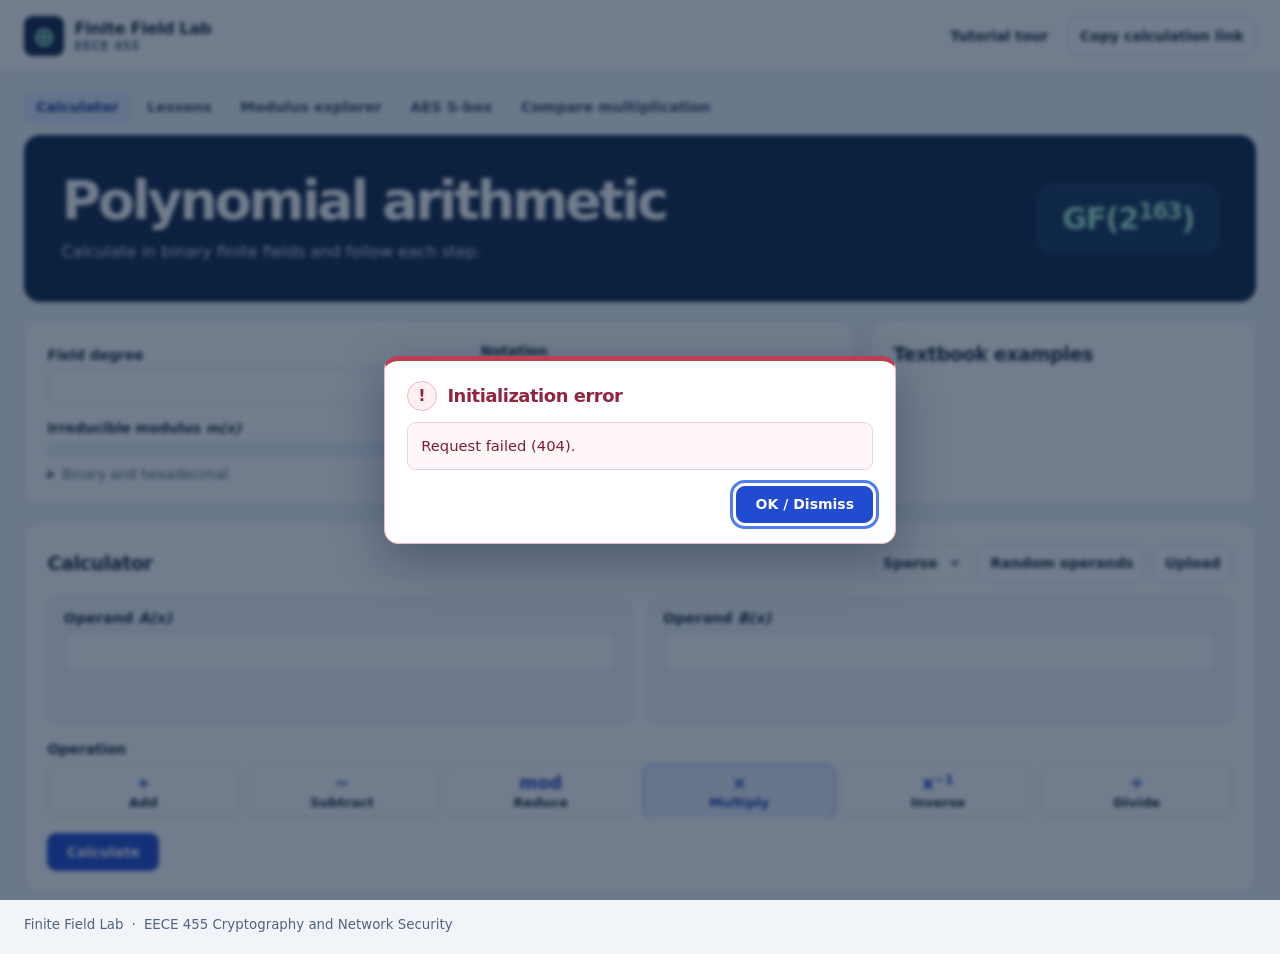
==== commit 2818f564: "UI refinements" ====
--- a/frontend/index.html
+++ b/frontend/index.html
@@ -1,12 +1,12 @@
 <!--
-  Finite Field Lab — Educational Web Workbench (EECE 455 Project-3)
-  Original Author: Ali Zahreddine — Milestone 4, Integration & Milestone 6 (Waves 1–3)
+  Finite Field Lab - Educational Web Workbench (EECE 455 Project-3)
+  Original Author: Ali Zahreddine - Milestone 4, Integration & Milestone 6 (Waves 1-4)
   Serves five hash-routed full-width views from a single accessible HTML document:
-    1. #calculator — 13-field GF(2^m) calculator, read-only Modulus card on unary ops, bit builder, presets, zero-scroll traces, export & share links
-    2. #lessons    — Standalone interactive & animated lessons on GF(2^m) arithmetic and number theory
-    3. #modulus    — Binary polynomial irreducibility checker & factor witness lab
-    4. #aes        — FIPS 197 §5.1.1 / Stallings Ch. 5 AES S-box walkthrough
-    5. #compare    — Shift-and-XOR vs. carry-free + long-division comparison & 163/571-bit benchmark
+    1. #calculator - 13-field GF(2^m) calculator, read-only Modulus card on unary ops, bit builder, presets, zero-scroll traces, upload modal, feedback toasts, export & share links
+    2. #lessons    - Standalone interactive & animated lessons on GF(2^m) arithmetic and number theory
+    3. #modulus    - Binary polynomial irreducibility checker & factor witness lab
+    4. #aes        - FIPS 197 §5.1.1 / Stallings Ch. 5 AES S-box walkthrough
+    5. #compare    - Shift-and-XOR vs. carry-free + long-division comparison & 163/571-bit benchmark
 -->
 <!doctype html>
 <html lang="en">
@@ -41,7 +41,7 @@
         <h1 id="page-title" tabindex="-1">Polynomial arithmetic</h1>
         <p>Calculate in binary finite fields and follow each step.</p>
       </div>
-      <div class="hero-math" aria-hidden="true"><span>GF(2<sup id="hero-degree">163</sup>)</span><code>1 ⊕ 1 = 0</code></div>
+      <div class="hero-math" aria-hidden="true"><span>GF(2<sup id="hero-degree">163</sup>)</span></div>
     </section>
     <main class="workspace">
       <div class="top-controls-bar" aria-label="Calculation settings">
@@ -82,7 +82,6 @@
             <select id="density"><option value="sparse">Sparse</option><option value="dense">Dense</option></select>
             <button type="button" class="outline" id="random">Random operands</button>
             <button type="button" class="outline" id="upload">Upload</button>
-            <input id="file" type="file" aria-label="Upload operand file" accept=".txt,.json" hidden>
           </div>
         </div>
         <div class="batch" id="batch" hidden>
@@ -314,6 +313,7 @@
         <div class="tools lesson-controls" id="lesson-controls" role="group" aria-label="Lesson animation controls">
           <button type="button" class="outline" id="lesson-first" aria-label="First step">First step</button>
           <button type="button" class="outline" id="lesson-prev">Previous</button>
+          <button type="button" class="outline" id="lesson-first-active">First active step</button>
           <button type="button" class="primary" id="lesson-play" aria-pressed="false">Play animation</button>
           <label class="visually-hidden" for="lesson-speed">Animation speed</label>
           <select id="lesson-speed" aria-label="Animation speed">
@@ -383,5 +383,62 @@
       <button type="button" id="error-popup-ok" class="primary">OK / Dismiss</button>
     </div>
   </dialog>
+  <dialog id="upload-modal" class="upload-modal-dialog" aria-labelledby="upload-modal-title">
+    <div class="upload-modal-head">
+      <div>
+        <h2 id="upload-modal-title">Upload operand file</h2>
+        <p class="upload-modal-subtitle">Import one or more polynomial pairs from a <code>.txt</code> or <code>.json</code> file.</p>
+      </div>
+      <button type="button" id="upload-modal-close" class="quiet upload-modal-close" aria-label="Close upload dialog">×</button>
+    </div>
+    <div id="upload-dropzone" class="upload-dropzone" tabindex="0" role="button" aria-label="Drag and drop a .txt or .json file here or browse files">
+      <div class="upload-dropzone-icon" aria-hidden="true">
+        <svg width="26" height="26" viewBox="0 0 24 24" fill="none" stroke="currentColor" stroke-width="2" stroke-linecap="round" stroke-linejoin="round">
+          <path d="M12 16V4"/>
+          <path d="m7 9 5-5 5 5"/>
+          <path d="M4 17v2a2 2 0 0 0 2 2h12a2 2 0 0 0 2-2v-2"/>
+        </svg>
+      </div>
+      <p class="upload-dropzone-primary">Drag and drop a <code>.txt</code> or <code>.json</code> file here</p>
+      <div class="upload-dropzone-prompt">
+        <span>or</span>
+        <button type="button" id="upload-browse" class="outline">Browse files</button>
+      </div>
+      <span class="upload-dropzone-hint">Accepted formats: <code>.txt</code>, <code>.json</code></span>
+      <input id="file" type="file" aria-label="Upload operand file" accept=".txt,.json" hidden>
+    </div>
+    <section class="upload-format-guide" aria-label="Supported file formats">
+      <h3 class="upload-guide-heading">Supported file formats</h3>
+      <div class="upload-format-grid">
+        <div class="upload-format-card">
+          <div class="upload-format-head">
+            <strong><code>.txt</code> Format</strong>
+            <button type="button" id="download-sample-txt" class="quiet upload-sample-btn">Download sample .txt</button>
+          </div>
+          <p class="meta">Use <code>A:</code> and optional <code>B:</code> lines, <code>#</code> comments, and <code>---</code> or <code>===</code> separators between pairs.</p>
+          <pre><code># Comment lines start with #
+A: 57
+B: 83
+---
+# B is optional for Reduce (mod) or Inverse
+A: 95</code></pre>
+        </div>
+        <div class="upload-format-card">
+          <div class="upload-format-head">
+            <strong><code>.json</code> Format</strong>
+            <button type="button" id="download-sample-json" class="quiet upload-sample-btn">Download sample .json</button>
+          </div>
+          <p class="meta">Provide a <code>"pairs"</code> array with <code>"a"</code>, optional <code>"b"</code>, and <code>"base"</code> (<code>"hex"</code>, <code>"bin"</code>, or <code>"algebraic"</code>).</p>
+          <pre><code>{
+  "pairs": [
+    { "a": "57", "b": "83", "base": "hex" },
+    { "a": "10010101", "base": "bin" }
+  ]
+}</code></pre>
+        </div>
+      </div>
+    </section>
+  </dialog>
+  <div id="feedback-popup" class="feedback-popup" role="status" aria-live="polite" hidden></div>
 </body>
 </html>
--- a/frontend/lab.css
+++ b/frontend/lab.css
@@ -1,6 +1,6 @@
 /*
- * Finite Field Lab — Responsive Stylesheet (EECE 455 Project-3)
- * Original Author: Ali Zahreddine — Milestone 4, Integration & Milestone 6 (Waves 1–3)
+ * Finite Field Lab - Responsive Stylesheet (EECE 455 Project-3)
+ * Original Author: Ali Zahreddine - Milestone 4, Integration & Milestone 6 (Waves 1-4)
  */
 :root {
   font-family: "Segoe UI", system-ui, sans-serif;
@@ -293,10 +293,12 @@
 
 .hero-math {
   flex: 0 0 auto;
+  display: grid;
+  place-content: center;
   background: #17355b;
   border: 1px solid #365778;
   border-radius: .8rem;
-  padding: .65rem 1.4rem .85rem;
+  padding: .95rem 1.45rem;
   text-align: center;
   min-width: 9rem;
 }
@@ -970,6 +972,176 @@
   color: #14388f;
 }
 
+/* Wave 5: Shift-and-XOR two-block step cards, explicit m(x) reduction box & formula strip */
+.mul-subblocks-grid {
+  display: grid;
+  grid-template-columns: repeat(2, minmax(0, 1fr));
+  gap: .75rem;
+  margin-top: .5rem;
+  min-width: 0;
+}
+
+.mul-subblock {
+  display: grid;
+  gap: .5rem;
+  align-content: start;
+  padding: .75rem .85rem;
+  border-radius: .65rem;
+  border: 1px solid var(--line);
+  background: white;
+  min-width: 0;
+}
+
+.mul-subblock.diff-carried {
+  background: #f4f7ff;
+  border-color: #acc2f6;
+}
+
+.mul-subblock.diff-reduced {
+  background: #fff9f0;
+  border-color: #eab36e;
+}
+
+.mul-subblock.diff-updated {
+  background: #f0fbf5;
+  border-color: #7cd2ae;
+}
+
+.mul-subblock.diff-unchanged {
+  background: #f8fafd;
+  border-color: #d6e0ec;
+}
+
+.mul-subblock-head {
+  display: flex;
+  flex-wrap: wrap;
+  align-items: center;
+  justify-content: space-between;
+  gap: .4rem;
+  padding-bottom: .4rem;
+  border-bottom: 1px solid var(--hairline);
+}
+
+.mul-subblock-title {
+  margin: 0;
+  font-size: .88rem;
+  font-weight: 720;
+  color: var(--ink);
+  line-height: 1.35;
+}
+
+.mul-subblock-dl {
+  margin: 0;
+}
+
+.mul-subblock .bit-equation {
+  margin: .15rem 0 0;
+  padding: .42rem .58rem;
+  border-radius: .45rem;
+  background: rgba(255, 255, 255, .82);
+  border: 1px solid var(--hairline);
+  font: 700 .86rem/1.45 var(--mono);
+  overflow-wrap: anywhere;
+}
+
+.reduction-breakdown {
+  display: grid;
+  gap: .16rem;
+  padding: .48rem .62rem;
+  border-radius: .48rem;
+  background: rgba(255, 255, 255, .86);
+  border: 1px dashed #bccde6;
+  font: 600 .8rem/1.45 var(--mono);
+  color: #1f395c;
+  min-width: 0;
+}
+
+.reduction-breakdown.is-overflow {
+  background: #fffdf9;
+  border-style: solid;
+  border-color: #e4a95d;
+  color: #5b3000;
+}
+
+.reduction-breakdown-line {
+  white-space: pre-wrap;
+  overflow-wrap: anywhere;
+  word-break: break-word;
+}
+
+.mul-formula-strip {
+  margin-top: .65rem;
+  padding: .52rem .72rem;
+  border-radius: .52rem;
+  background: #edf3fc;
+  border: 1px solid #c6d7f0;
+  font: 650 .83rem/1.5 var(--mono);
+  color: #122f59;
+  overflow-wrap: anywhere;
+}
+
+.mul-formula-term {
+  padding: .08rem .28rem;
+  border-radius: .3rem;
+}
+
+.mul-formula-term.is-skipped {
+  color: var(--muted);
+}
+
+.mul-formula-term.is-included {
+  color: #0e5a40;
+}
+
+.mul-formula-term.is-active {
+  background: #dce8ff;
+  color: #10358a;
+  font-weight: 760;
+  box-shadow: inset 0 0 0 1px #8eb0f2;
+}
+
+.mul-formula-result {
+  font-weight: 780;
+  color: #10358a;
+}
+
+.initial-reduction-panel {
+  margin-bottom: .75rem;
+  padding: .65rem .8rem;
+  border-radius: .65rem;
+  background: #fffaf2;
+  border: 1px solid #ecc084;
+}
+
+.initial-reduction-panel > summary {
+  font-weight: 700;
+  color: #6b3800;
+  cursor: pointer;
+}
+
+.initial-reduction-steps {
+  display: grid;
+  gap: .28rem;
+  margin: .5rem 0 .65rem;
+  padding: .5rem .65rem;
+  border-radius: .48rem;
+  background: white;
+  border: 1px solid #f0d4ac;
+}
+
+.initial-reduction-eq {
+  margin: 0;
+  font: 650 .83rem/1.45 var(--mono);
+  color: #223b5e !important;
+  overflow-wrap: anywhere;
+}
+
+@media (max-width: 840px) {
+  .mul-subblocks-grid {
+    grid-template-columns: minmax(0, 1fr);
+  }
+}
+
 /* De-nested trace step cards and informative educational step headers */
 .trace-card {
   margin-top: .55rem;
@@ -1049,6 +1221,29 @@
   font-size: .83rem;
   font-weight: 640;
   white-space: nowrap;
+}
+
+.trace-toolbar button:disabled,
+.lesson-controls button:disabled {
+  opacity: .42;
+  cursor: not-allowed;
+  border-color: var(--line);
+  background: #f1f4f9;
+  color: #6c7d94;
+  transform: none;
+  box-shadow: none;
+}
+
+.trace-toolbar button:disabled:hover,
+.lesson-controls button:disabled:hover {
+  background: #f1f4f9;
+  transform: none;
+}
+
+.trace-first-changed-btn {
+  border-color: #cbd9ed;
+  color: #14388f;
+  background: #f4f8ff;
 }
 
 .trace details>summary {
@@ -2408,4 +2603,279 @@
     max-height: 98vh;
     padding: .85rem;
   }
+}
+
+/* Upload operand file modal with drag-and-drop & format reference */
+.upload-modal-dialog {
+  width: min(46rem, calc(100vw - 1.5rem));
+  max-width: calc(100vw - 1.5rem);
+  max-height: calc(100vh - 2rem);
+  padding: 1.25rem 1.35rem;
+  border: 1px solid #bfd1ee;
+  border-radius: .95rem;
+  background: white;
+  color: var(--ink);
+  box-shadow: 0 1.35rem 3.2rem rgba(11, 30, 58, .32);
+  overflow-y: auto;
+}
+
+.upload-modal-dialog::backdrop {
+  background: #0b1e3a99;
+}
+
+.upload-modal-head {
+  display: flex;
+  align-items: flex-start;
+  justify-content: space-between;
+  gap: .75rem;
+  margin-bottom: .9rem;
+}
+
+.upload-modal-head h2 {
+  margin: 0;
+  font-size: 1.2rem;
+}
+
+.upload-modal-subtitle {
+  margin: .22rem 0 0;
+  font-size: .88rem;
+  color: var(--muted);
+}
+
+.upload-modal-close {
+  min-height: 2rem;
+  min-width: 2rem;
+  padding: .15rem .5rem;
+  font-size: 1.25rem;
+  line-height: 1;
+  color: var(--muted);
+}
+
+.upload-dropzone {
+  display: grid;
+  justify-items: center;
+  gap: .45rem;
+  padding: 1.35rem 1rem;
+  text-align: center;
+  border: 2px dashed #9cb7eb;
+  border-radius: .85rem;
+  background: #f5f9ff;
+  cursor: pointer;
+  transition: border-color 220ms ease, background-color 220ms ease, box-shadow 220ms ease;
+}
+
+.upload-dropzone:hover,
+.upload-dropzone.is-dragover {
+  border-color: var(--blue);
+  background: #e9f1ff;
+  box-shadow: 0 0 0 3px #dce7ff;
+}
+
+.upload-dropzone-icon {
+  display: grid;
+  place-content: center;
+  width: 3rem;
+  height: 3rem;
+  border-radius: 999px;
+  background: #dfeaff;
+  color: var(--blue);
+}
+
+.upload-dropzone-primary {
+  margin: 0;
+  font-weight: 680;
+  color: var(--ink);
+  font-size: .95rem;
+}
+
+.upload-dropzone-prompt {
+  display: inline-flex;
+  align-items: center;
+  gap: .45rem;
+  font-size: .86rem;
+  color: var(--muted);
+}
+
+.upload-dropzone-hint {
+  font-size: .78rem;
+  color: var(--muted);
+}
+
+.upload-format-guide {
+  margin-top: 1rem;
+}
+
+.upload-guide-heading {
+  margin: 0 0 .55rem;
+  font-size: .88rem;
+  font-weight: 700;
+  color: var(--ink);
+}
+
+.upload-format-grid {
+  display: grid;
+  grid-template-columns: repeat(2, minmax(0, 1fr));
+  gap: .75rem;
+}
+
+.upload-format-card {
+  display: grid;
+  gap: .42rem;
+  align-content: start;
+  padding: .75rem .85rem;
+  background: var(--surface-subtle);
+  border: 1px solid var(--line);
+  border-radius: .75rem;
+  min-width: 0;
+}
+
+.upload-format-head {
+  display: flex;
+  align-items: center;
+  justify-content: space-between;
+  gap: .4rem;
+  flex-wrap: wrap;
+}
+
+.upload-format-card .meta {
+  margin: 0;
+  font-size: .78rem;
+  line-height: 1.4;
+}
+
+.upload-format-card pre {
+  margin: 0;
+  padding: .55rem .65rem;
+  border-radius: .5rem;
+  background: #edf3fc;
+  color: #132d54;
+  font: .77rem/1.45 var(--mono);
+  overflow-x: auto;
+  max-width: 100%;
+}
+
+.upload-sample-btn {
+  min-height: 1.8rem;
+  padding: .2rem .5rem;
+  font-size: .76rem;
+  color: #14388f;
+  background: #e9f0ff;
+}
+
+/* Non-blocking bottom-right confirmation toast (#feedback-popup) */
+.feedback-popup {
+  position: fixed;
+  right: 1.15rem;
+  bottom: 1.15rem;
+  z-index: 60;
+  display: flex;
+  align-items: center;
+  gap: .65rem;
+  width: min(23rem, calc(100vw - 2rem));
+  padding: .72rem .85rem;
+  border-radius: .78rem;
+  background: white;
+  border: 1px solid #8fd2b7;
+  box-shadow: 0 .75rem 2rem rgba(11, 30, 58, .18);
+  color: var(--ink);
+  transition: opacity 220ms ease, transform 220ms cubic-bezier(0.22, 1, 0.36, 1);
+  animation: toastSlideIn 220ms cubic-bezier(0.22, 1, 0.36, 1);
+}
+
+.feedback-popup[hidden] {
+  display: none;
+}
+
+.feedback-popup.is-closing {
+  opacity: 0;
+  transform: translateY(8px);
+}
+
+.feedback-popup[data-variant="info"] {
+  border-color: #9bb7f0;
+}
+
+.feedback-popup[data-variant="warning"] {
+  border-color: #e8b36b;
+}
+
+.feedback-popup-icon {
+  display: grid;
+  place-content: center;
+  flex-shrink: 0;
+  width: 1.65rem;
+  height: 1.65rem;
+  border-radius: 999px;
+  background: #ddf6ea;
+  color: #0f6246;
+  font-weight: 800;
+  font-size: .88rem;
+}
+
+.feedback-popup[data-variant="info"] .feedback-popup-icon {
+  background: #e2ecff;
+  color: #14388f;
+}
+
+.feedback-popup[data-variant="warning"] .feedback-popup-icon {
+  background: #fff0da;
+  color: #8c4500;
+}
+
+.feedback-popup-content {
+  display: grid;
+  gap: .08rem;
+  min-width: 0;
+  flex: 1;
+}
+
+.feedback-popup-title {
+  font-size: .88rem;
+  font-weight: 720;
+  color: var(--ink);
+  line-height: 1.3;
+}
+
+.feedback-popup-detail {
+  font-size: .78rem;
+  color: var(--muted);
+  overflow-wrap: anywhere;
+  line-height: 1.35;
+}
+
+.feedback-popup-close {
+  min-height: 1.75rem;
+  min-width: 1.75rem;
+  padding: 0;
+  border: 0;
+  background: transparent;
+  color: var(--muted);
+  font-size: 1.1rem;
+  line-height: 1;
+}
+
+@keyframes toastSlideIn {
+  from {
+    opacity: .1;
+    transform: translateY(8px);
+  }
+
+  to {
+    opacity: 1;
+    transform: translateY(0);
+  }
+}
+
+@media (max-width: 640px) {
+  .upload-format-grid {
+    grid-template-columns: minmax(0, 1fr);
+  }
+
+  .feedback-popup {
+    right: .75rem;
+    left: .75rem;
+    bottom: .75rem;
+    width: auto;
+    max-width: none;
+  }
 }
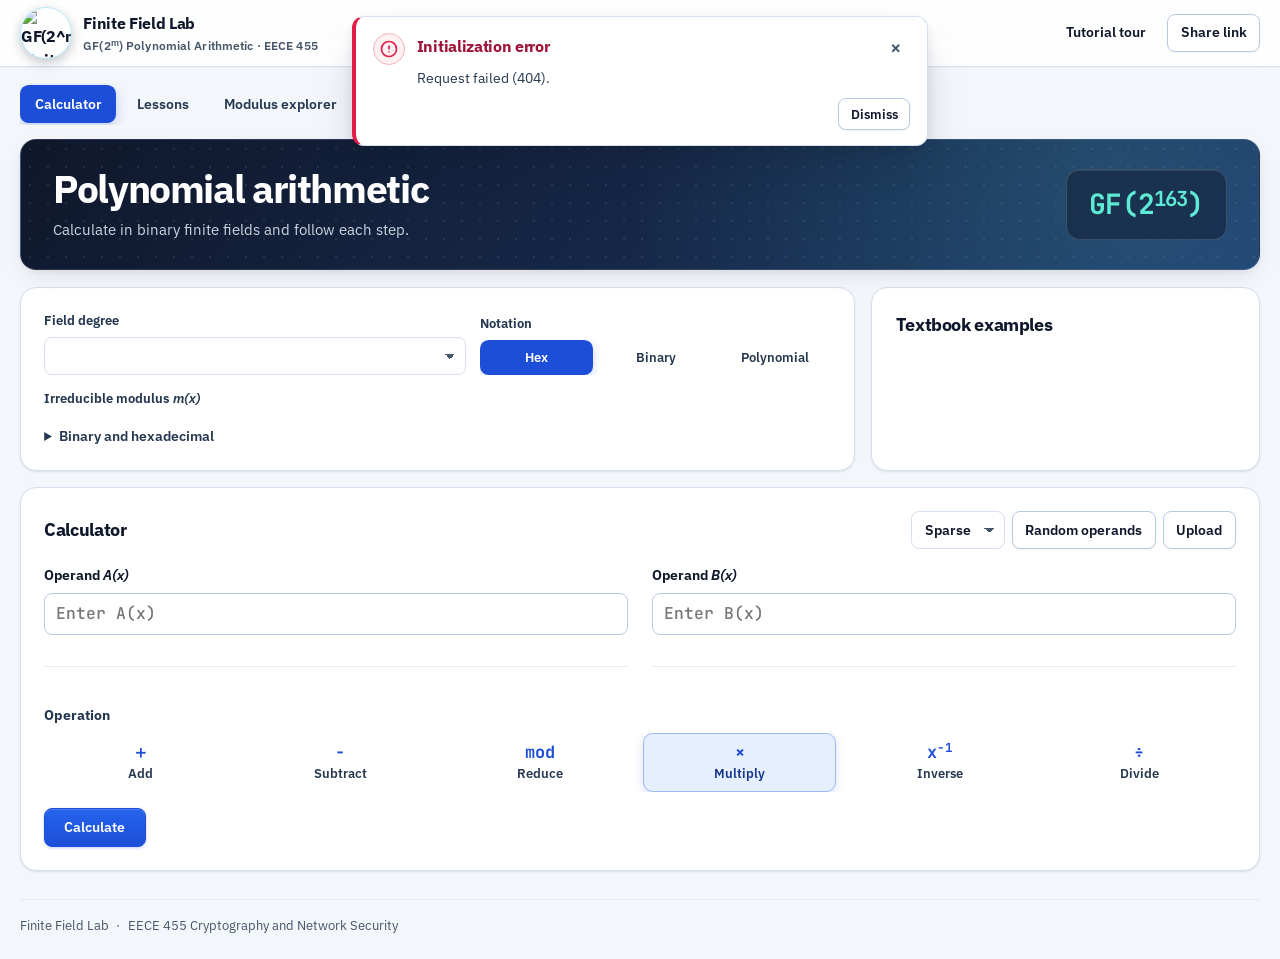
==== commit f8931518: "UI overhaul, Lessons, and Applications (XTS-AES, Binary ECC, GCM/GHASH)" ====
--- a/frontend/index.html
+++ b/frontend/index.html
@@ -2,11 +2,11 @@
   Finite Field Lab - Educational Web Workbench (EECE 455 Project-3)
   Original Author: Ali Zahreddine - Milestone 4, Integration & Milestone 6 (Waves 1-4)
   Serves five hash-routed full-width views from a single accessible HTML document:
-    1. #calculator - 13-field GF(2^m) calculator, read-only Modulus card on unary ops, bit builder, presets, zero-scroll traces, upload modal, feedback toasts, export & share links
-    2. #lessons    - Standalone interactive & animated lessons on GF(2^m) arithmetic and number theory
-    3. #modulus    - Binary polynomial irreducibility checker & factor witness lab
-    4. #aes        - FIPS 197 §5.1.1 / Stallings Ch. 5 AES S-box walkthrough
-    5. #compare    - Shift-and-XOR vs. carry-free + long-division comparison & 163/571-bit benchmark
+    1. #calculator   - 13-field GF(2^m) calculator, read-only Modulus card on unary ops, bit builder, presets, step traces with breakdown & full-value popups, upload modal, toasts, export & share links
+    2. #lessons      - Self-contained 7-lesson GF(2^m) visual study guide with truth tables & interactive sandboxes
+    3. #modulus      - Binary polynomial irreducibility checker & factor witness lab
+    4. #applications - Real-world GF(2^m) applications: XTS-AES GF(2^128) tweak multiplier & Binary ECC (GF(2^4) + NIST B-163)
+    5. #compare      - Shift-and-XOR vs. carry-free + long-division comparison & 163/571-bit benchmark
 -->
 <!doctype html>
 <html lang="en">
@@ -14,16 +14,20 @@
   <meta charset="utf-8">
   <meta name="viewport" content="width=device-width, initial-scale=1">
   <title>Finite Field Lab</title>
+  <link rel="icon" type="image/png" href="/workbench/gf2m-badge.png" />
+  <link rel="preconnect" href="https://fonts.googleapis.com">
+  <link rel="preconnect" href="https://fonts.gstatic.com" crossorigin>
+  <link rel="stylesheet" href="https://fonts.googleapis.com/css2?family=IBM+Plex+Sans:wght@400;500;600;700&family=JetBrains+Mono:wght@400;500;600;700&display=swap">
   <link rel="stylesheet" href="./lab.css">
   <script type="module" src="./lab.js"></script>
 </head>
 <body>
   <header class="masthead">
     <div class="wrap topbar">
-      <a class="brand" href="./"><span class="mark" aria-hidden="true">⊕</span><span>Finite Field Lab<small>EECE 455</small></span></a>
+      <a class="brand" href="./"><span class="brand-badge"><img src="/workbench/gf2m-badge.png" alt="GF(2^m) Finite Field Lab logo" class="brand-badge-img" /></span><span>Finite Field Lab<small>GF(2<sup>m</sup>) Polynomial Arithmetic · EECE 455</small></span></a>
       <nav aria-label="Lab tools">
         <button type="button" id="tutorial-open" class="quiet">Tutorial tour</button>
-        <button type="button" id="share" class="outline">Copy calculation link</button>
+        <button type="button" id="share" class="outline">Share link</button>
       </nav>
     </div>
   </header>
@@ -32,7 +36,7 @@
       <a href="#calculator" data-lab-tab="calculator" aria-current="page">Calculator</a>
       <a href="#lessons" data-lab-tab="lessons">Lessons</a>
       <a href="#modulus" data-lab-tab="modulus">Modulus explorer</a>
-      <a href="#aes" data-lab-tab="aes">AES S-box</a>
+      <a href="#applications" data-lab-tab="applications">Applications</a>
       <a href="#compare" data-lab-tab="compare">Compare multiplication</a>
     </nav>
     <div data-lab-view="calculator">
@@ -92,17 +96,17 @@
           <div class="operands">
             <div class="operand" id="operand-a">
               <label for="poly-a">Operand <i>A(x)</i></label>
-              <input id="poly-a" type="text" spellcheck="false" autocomplete="off" maxlength="65536" aria-describedby="a-meta a-preview">
+              <input id="poly-a" type="text" placeholder="Enter A(x)" spellcheck="false" autocomplete="off" maxlength="65536" aria-describedby="a-meta a-preview">
               <p class="meta" id="a-meta"></p>
-              <p class="poly-preview" id="a-preview"></p>
+              <dl class="equivalents operand-alternatives" id="a-preview" aria-live="polite"></dl>
               <div class="bit-builder" id="a-bits"></div>
             </div>
             <div class="operand" id="operand-b">
               <div id="operand-b-editable">
                 <label for="poly-b">Operand <i>B(x)</i></label>
-                <input id="poly-b" type="text" spellcheck="false" autocomplete="off" maxlength="65536" aria-describedby="b-meta b-preview">
+                <input id="poly-b" type="text" placeholder="Enter B(x)" spellcheck="false" autocomplete="off" maxlength="65536" aria-describedby="b-meta b-preview">
                 <p class="meta" id="b-meta"></p>
-                <p class="poly-preview" id="b-preview"></p>
+                <dl class="equivalents operand-alternatives" id="b-preview" aria-live="polite"></dl>
                 <div class="bit-builder" id="b-bits"></div>
               </div>
               <div id="operand-b-modulus" class="operand-modulus-card" hidden>
@@ -112,7 +116,7 @@
                 </div>
                 <p class="meta modulus-context" id="b-modulus-context"></p>
                 <div class="modulus-readonly-value" id="b-modulus-value" aria-readonly="true" tabindex="0"></div>
-                <p class="poly-preview" id="b-modulus-preview"></p>
+                <dl class="equivalents operand-alternatives" id="b-modulus-preview"></dl>
               </div>
             </div>
           </div>
@@ -150,10 +154,10 @@
         </div>
         <dl id="result-alternatives" class="equivalents"></dl>
         <div class="tools result-actions">
-          <button type="button" class="outline" id="result-expanded" aria-expanded="false" aria-controls="result-value result-alternatives" hidden>Show full value</button>
-          <button type="button" class="outline" id="compare-product" hidden>Compare this product</button>
+          <button type="button" class="outline" id="compare-product" hidden>Compare multiplication methods</button>
           <span id="result-notice" role="status"></span>
         </div>
+        <p id="compare-product-hint" class="meta compare-product-hint" hidden>Compares Shift-and-XOR side-by-side against Carry-Free Multiplication + Euclidean Long Division on these exact operands.</p>
         <p id="verification" class="verification" hidden></p>
         <div id="metrics" class="metrics"></div>
       </section>
@@ -166,6 +170,7 @@
       </section>
     </main>
     </div>
+
     <main class="experiment" data-lab-view="modulus" hidden>
       <header class="hero">
         <div>
@@ -177,12 +182,13 @@
         <h2 id="modulus-form-title">Choose a modulus</h2>
         <form id="modulus-form">
           <div class="experiment-inputs">
-            <label>Polynomial <input type="text" id="custom-modulus" value="x^8 + x^4 + x^3 + x + 1" spellcheck="false" required></label>
-            <label>Input notation <select id="modulus-base"><option value="algebraic">Polynomial</option><option value="hex">Hexadecimal</option><option value="binary">Binary</option></select></label>
-          </div>
-          <p class="meta">Use a binary polynomial of degree 2 to 571. Type powers as <code>x^8</code>.</p>
+            <label><span class="field-label">Polynomial</span><input type="text" id="custom-modulus" value="" placeholder="Enter modulus m(x)" spellcheck="false" autocomplete="off" required></label>
+            <label><span class="field-label">Input notation</span><select id="modulus-base"><option value="algebraic">Polynomial</option><option value="hex">Hexadecimal</option><option value="binary">Binary</option></select></label>
+          </div>
+          <p class="meta">Use a binary polynomial of degree 2 to 571 (for example <code>x^8 + x^4 + x^3 + x + 1</code>; pasted superscripts like <code>x<sup>8</sup></code> are accepted automatically).</p>
           <div class="experiment-actions">
-            <button type="submit" class="primary">Test irreducibility</button>
+            <button type="submit" class="primary">Check irreducibility</button>
+            <button type="button" class="outline" id="modulus-random">Random polynomial</button>
             <button type="button" class="outline" id="modulus-current">Use calculator modulus</button>
             <button type="button" class="outline" id="modulus-example">Try reducible x<sup>8</sup> + 1</button>
           </div>
@@ -197,42 +203,106 @@
       </section>
     </main>
 
-    <main class="experiment" data-lab-view="aes" hidden>
+    <main class="experiment" data-lab-view="applications" hidden>
       <header class="hero">
         <div>
-          <h1 tabindex="-1">AES S-box walkthrough</h1>
-          <p>Follow one byte through field inversion and the affine transformation used in SubBytes.</p>
-        </div>
+          <h1 tabindex="-1">Cryptographic applications</h1>
+          <p>See the same GF(2<sup>m</sup>) polynomial arithmetic power XTS-AES disk encryption, NIST binary elliptic curves, and AES-GCM GHASH authentication.</p>
+        </div>
+        <div class="hero-math" id="app-hero-badge" aria-hidden="true"><span id="app-hero-field">GF(2<sup>128</sup>)</span><code id="app-hero-std">IEEE 1619</code></div>
       </header>
-      <section class="panel experiment-form" aria-labelledby="aes-form-title">
-        <h2 id="aes-form-title">Enter a byte</h2>
-        <form id="aes-form">
-          <div class="experiment-inputs">
-            <label>Input byte <input type="text" id="aes-byte" value="53" spellcheck="false" required></label>
-            <label>Input notation <select id="aes-base"><option value="hex">Hexadecimal</option><option value="binary">Binary</option></select></label>
-          </div>
-          <div class="experiment-actions">
-            <button type="submit" class="primary">Compute S-box output</button>
-            <button type="button" class="outline" id="aes-example">Try byte 53</button>
-            <button type="button" class="outline" id="aes-zero">Try byte 00</button>
-          </div>
-        </form>
-      </section>
-      <section class="panel" id="aes-result" aria-labelledby="aes-result-title" hidden>
-        <h2 id="aes-result-title">Byte substitution</h2>
-        <dl id="aes-pipeline" class="byte-pipeline" aria-live="polite"></dl>
-        <p id="aes-inverse-note"></p>
-        <details id="aes-euclid"><summary>Show the Extended Euclid trace</summary>
-          <div class="trace" id="aes-trace"><div class="trace-toolbar" id="aes-trace-tools"></div><div id="aes-trace-body"></div></div>
-        </details>
-      </section>
-      <section class="panel trace" id="aes-affine" aria-labelledby="aes-affine-title" hidden>
-        <div class="section-head trace-section-head">
-          <h2 id="aes-affine-title">Affine transformation</h2>
-          <div class="trace-toolbar" id="aes-affine-tools"></div>
-        </div>
-        <p>XOR the inverse byte with four left rotations and the constant <code>63</code> in hex. Each row shows the byte added and the running XOR.</p>
-        <div id="aes-affine-table"></div>
+
+      <div class="segments applications-subtabs" id="applications-subtabs" role="tablist" aria-label="Cryptographic application modules">
+        <button type="button" role="tab" id="app-tab-xts" data-app-tab="xts" aria-selected="true" aria-pressed="true" aria-controls="app-panel-xts">XTS-AES · GF(2<sup>128</sup>)</button>
+        <button type="button" role="tab" id="app-tab-ecc" data-app-tab="ecc" aria-selected="false" aria-pressed="false" aria-controls="app-panel-ecc">Binary ECC · E<sub>2<sup>m</sup></sub>(a,b)</button>
+        <button type="button" role="tab" id="app-tab-ghash" data-app-tab="ghash" aria-selected="false" aria-pressed="false" aria-controls="app-panel-ghash">GCM · GHASH (GF(2<sup>128</sup>))</button>
+      </div>
+
+      <section id="app-panel-xts" class="applications-subpanel" role="tabpanel" aria-labelledby="app-tab-xts">
+        <section class="panel experiment-form" aria-labelledby="xts-form-title">
+          <h2 id="xts-form-title">XTS-AES GF(2<sup>128</sup>) Tweak Multiplier</h2>
+          <p class="meta app-intro">IEEE 1619-2007 / Stallings Ch. 6 disk sector encryption masks each 128-bit block using <code>C<sub>j</sub> = E<sub>K<sub>1</sub></sub>(P<sub>j</sub> ⊕ T<sub>j</sub>) ⊕ T<sub>j</sub></code>, advancing the tweak by <code>T<sub>j</sub> = T<sub>0</sub> ⊗ α<sup>j</sup> mod (x<sup>128</sup> + x<sup>7</sup> + x<sup>2</sup> + x + 1)</code>. Whenever the top bit <code>b<sub>127</sub> = 1</code>, shifting left overflows <code>x<sup>128</sup></code> and triggers an XOR with <code>0x87</code>.</p>
+          <form id="xts-form">
+            <div class="experiment-inputs xts-inputs">
+              <label><span class="field-label">Initial 128-bit tweak <i>T</i><sub>0</sub> (hex)</span><input type="text" id="xts-t0" value="" placeholder="Enter 128-bit tweak T0 (hex)" spellcheck="false" autocomplete="off" required></label>
+              <label><span class="field-label">Blocks to generate (1 to 16)</span><input type="number" id="xts-steps" value="" placeholder="1 to 16" min="1" max="16" required></label>
+            </div>
+            <div class="experiment-actions">
+              <button type="submit" class="primary">Compute tweak chain</button>
+              <button type="button" class="outline" id="xts-random">Randomize 128-bit tweak</button>
+              <button type="button" class="outline" id="xts-step-next">Step next block (j → j+1)</button>
+              <button type="button" class="outline" id="xts-reset">Reset</button>
+            </div>
+          </form>
+        </section>
+        <section class="panel" id="xts-results" aria-labelledby="xts-results-title" hidden>
+          <div class="section-head">
+            <h2 id="xts-results-title">Sector tweak sequence</h2>
+            <span id="xts-modulus-badge" class="readonly-badge"></span>
+          </div>
+          <p id="xts-status" class="experiment-status" role="status"></p>
+          <div id="xts-chain" class="xts-chain-list" aria-live="polite"></div>
+        </section>
+      </section>
+
+      <section id="app-panel-ecc" class="applications-subpanel" role="tabpanel" aria-labelledby="app-tab-ecc" hidden>
+        <section class="panel experiment-form" aria-labelledby="ecc-form-title">
+          <h2 id="ecc-form-title">Polynomial / Binary Elliptic Curve (E<sub>2<sup>m</sup></sub>(a,b)) Explorer</h2>
+          <p class="meta app-intro">Stallings Ch. 10 &amp; NIST FIPS 186-4 / SEC 2 non-supersingular binary curves satisfy <code>y<sup>2</sup> + xy = x<sup>3</sup> + ax<sup>2</sup> + b</code> modulo irreducible polynomial <code>m(x)</code> (coefficients <code>a</code> and <code>b</code>, as well as <code>x</code> and <code>y</code>, are polynomials in <code>GF(2<sup>m</sup>)</code>). Every point doubling (<code>R = 2P</code>), point addition (<code>R = P + Q</code>), and ECDH scalar multiplication runs directly on our finite-field engine (<code>⊕</code>, Shift-and-XOR <code>×</code>, and Extended Euclid <code>÷</code>).</p>
+          <form id="ecc-form">
+            <div class="experiment-inputs ecc-inputs">
+              <label><span class="field-label">Curve &amp; field</span><select id="ecc-curve">
+                  <option value="gf2_4">Teaching Curve · GF(2⁴)</option>
+                  <option value="nist_b163" selected>NIST B-163 · GF(2¹⁶³)</option>
+                </select></label>
+              <label><span class="field-label">Alice private key <i>n</i><sub>A</sub> (2 to 25)</span><input type="number" id="ecc-na" value="" placeholder="Enter n_A (2 to 25)" min="2" max="25" required></label>
+              <label><span class="field-label">Bob private key <i>n</i><sub>B</sub> (2 to 25)</span><input type="number" id="ecc-nb" value="" placeholder="Enter n_B (2 to 25)" min="2" max="25" required></label>
+            </div>
+            <div class="experiment-actions">
+              <button type="submit" class="primary">Compute ECC operations &amp; ECDH</button>
+              <button type="button" class="outline" id="ecc-random">Randomize keys</button>
+              <button type="button" class="outline" id="ecc-switch-teaching">Try Teaching GF(2<sup>4</sup>)</button>
+              <button type="button" class="outline" id="ecc-switch-b163">Try NIST B-163</button>
+            </div>
+          </form>
+        </section>
+        <section class="panel" id="ecc-results" aria-labelledby="ecc-results-title" hidden>
+          <div class="section-head">
+            <h2 id="ecc-results-title">Curve parameters &amp; group operations</h2>
+            <span id="ecc-curve-badge" class="readonly-badge"></span>
+          </div>
+          <p id="ecc-status" class="experiment-status" role="status"></p>
+          <div id="ecc-curve-info" class="ecc-curve-info"></div>
+          <div id="ecc-ops-grid" class="ecc-ops-grid"></div>
+          <section id="ecc-ecdh-card" class="ecc-ecdh-card" aria-labelledby="ecc-ecdh-title"></section>
+        </section>
+      </section>
+
+      <section id="app-panel-ghash" class="applications-subpanel" role="tabpanel" aria-labelledby="app-tab-ghash" hidden>
+        <section class="panel experiment-form" aria-labelledby="ghash-form-title">
+          <h2 id="ghash-form-title">GCM · GHASH Authenticator (GF(2<sup>128</sup>))</h2>
+          <p class="meta app-intro">Stallings Ch. 12 / NIST SP 800-38D Galois/Counter Mode computes a 128-bit authentication tag over ciphertext and AAD blocks as <code>Y<sub>m</sub> = (X<sub>1</sub> · H<sup>m</sup>) ⊕ (X<sub>2</sub> · H<sup>m-1</sup>) ⊕ ... ⊕ (X<sub>m</sub> · H)</code>, evaluated iteratively via <code>Y<sub>i</sub> = (Y<sub>i-1</sub> ⊕ X<sub>i</sub>) · H mod (x<sup>128</sup> + x<sup>7</sup> + x<sup>2</sup> + x + 1)</code> using our full 128-bit XOR and Shift-and-XOR multiplication engine.</p>
+          <form id="ghash-form">
+            <div class="experiment-inputs ghash-inputs">
+              <label><span class="field-label">Hash subkey <i>H</i> (128-bit hex)</span><input type="text" id="ghash-h" value="" placeholder="Enter 128-bit hash key H (hex)" spellcheck="false" autocomplete="off" required></label>
+              <label><span class="field-label">Ciphertext / data blocks <i>X</i><sub>1</sub> ... <i>X</i><sub>k</sub> (1 to 8 blocks, one 128-bit hex block per line)</span><textarea id="ghash-blocks" rows="4" placeholder="Enter 1 to 8 128-bit hex blocks, one per line" spellcheck="false" autocomplete="off" required></textarea></label>
+            </div>
+            <div class="experiment-actions">
+              <button type="submit" class="primary">Compute GHASH tag</button>
+              <button type="button" class="outline" id="ghash-random">Randomize key H &amp; blocks</button>
+              <button type="button" class="outline" id="ghash-reset">Reset</button>
+            </div>
+          </form>
+        </section>
+        <section class="panel trace" id="ghash-results" aria-labelledby="ghash-results-title" hidden>
+          <div class="section-head">
+            <h2 id="ghash-results-title">GHASH authentication tag &amp; block chain</h2>
+            <span id="ghash-modulus-badge" class="readonly-badge"></span>
+          </div>
+          <p id="ghash-status" class="experiment-status" role="status"></p>
+          <div id="ghash-tag-display" class="ghash-tag-summary"></div>
+          <div id="ghash-steps" class="ghash-steps-wrap" aria-live="polite"></div>
+        </section>
       </section>
     </main>
 
@@ -247,12 +317,13 @@
         <h2 id="compare-form-title">Run both methods</h2>
         <form id="compare-form">
           <div class="experiment-inputs compare-inputs">
-            <label>Operand A (hex) <input type="text" id="compare-a" value="57" spellcheck="false" required></label>
-            <label>Operand B (hex) <input type="text" id="compare-b" value="83" spellcheck="false" required></label>
-            <label>Field degree <select id="compare-degree" required></select></label>
+            <label><span class="field-label">Operand A (hex)</span><input type="text" id="compare-a" value="" placeholder="Enter A(x)" spellcheck="false" autocomplete="off" required></label>
+            <label><span class="field-label">Operand B (hex)</span><input type="text" id="compare-b" value="" placeholder="Enter B(x)" spellcheck="false" autocomplete="off" required></label>
+            <label><span class="field-label">Field degree</span><select id="compare-degree" required></select></label>
           </div>
           <div class="experiment-actions">
-            <button type="submit" class="primary">Compare results</button>
+            <button type="submit" class="primary">Compare methods</button>
+            <button type="button" class="outline" id="compare-random">Random operands</button>
             <button type="button" class="outline" id="compare-current">Use calculator operands</button>
           </div>
         </form>
@@ -291,14 +362,14 @@
       <header class="hero">
         <div>
           <h1 tabindex="-1">Polynomial arithmetic lessons</h1>
-          <p>Step through animated GF(2<sup>m</sup>) operations, number theory tools, and cryptographic field examples.</p>
+          <p>Self-contained visual guide to GF(2<sup>m</sup>) polynomial arithmetic, number theory, and real-world cryptographic fields.</p>
         </div>
         <div class="hero-math" aria-hidden="true"><span>7 Lessons</span><code>GF(2<sup>m</sup>)</code></div>
       </header>
       <section class="panel lesson-hub" id="lesson-hub" aria-labelledby="lesson-hub-title">
         <div class="section-head">
           <h2 id="lesson-hub-title">Choose a lesson</h2>
-          <span class="meta">Select any topic below, switch sub-lessons, and animate each step</span>
+          <span class="meta">Select a topic and browse sections with clean visual explanations and worked examples</span>
         </div>
         <div id="lesson-catalog" class="lesson-catalog" role="group" aria-label="Lesson catalog"></div>
       </section>
@@ -308,37 +379,21 @@
             <h2 id="lesson-active-title"></h2>
             <p id="lesson-active-subtitle" class="meta"></p>
           </div>
-          <div id="lesson-subtabs" class="lesson-subtabs" role="group" aria-label="Sub-lessons"></div>
-        </div>
-        <div class="tools lesson-controls" id="lesson-controls" role="group" aria-label="Lesson animation controls">
-          <button type="button" class="outline" id="lesson-first" aria-label="First step">First step</button>
-          <button type="button" class="outline" id="lesson-prev">Previous</button>
-          <button type="button" class="outline" id="lesson-first-active">First active step</button>
-          <button type="button" class="primary" id="lesson-play" aria-pressed="false">Play animation</button>
-          <label class="visually-hidden" for="lesson-speed">Animation speed</label>
-          <select id="lesson-speed" aria-label="Animation speed">
-            <option value="slow">Slow</option>
-            <option value="normal" selected>Normal</option>
-            <option value="fast">Fast</option>
-          </select>
-          <button type="button" class="outline" id="lesson-next">Next</button>
-          <button type="button" class="outline" id="lesson-last" aria-label="Last step">Last step</button>
-          <button type="button" class="outline" id="lesson-compare" aria-pressed="false">Compare prev → curr</button>
-          <span id="lesson-step-progress" class="trace-progress" aria-live="polite"></span>
-        </div>
-        <div id="lesson-step-dots" class="lesson-step-dots" role="group" aria-label="Lesson step timeline"></div>
+          <div id="lesson-subtabs" class="lesson-subtabs" role="group" aria-label="Lesson sections"></div>
+        </div>
         <div id="lesson-stage" class="lesson-stage" aria-live="polite"></div>
         <div class="section-head lesson-footer">
-          <div id="lesson-handoff-bar" class="tools lesson-handoff-bar"></div>
+          <span id="lesson-section-counter" class="meta"></span>
           <div class="tools">
-            <button type="button" class="outline" id="lesson-prev-topic">Previous lesson</button>
-            <button type="button" class="outline" id="lesson-next-topic">Next lesson</button>
+            <button type="button" class="outline" id="lesson-prev-topic">Previous section</button>
+            <button type="button" class="primary" id="lesson-next-topic">Next section</button>
           </div>
         </div>
       </section>
     </main>
     <footer>Finite Field Lab <span>·</span> EECE 455 Cryptography and Network Security</footer>
   </div>
+
   <aside id="page-tour" class="page-tour" aria-labelledby="tour-title" hidden>
     <div class="section-head">
       <div class="tour-progress" id="tour-progress"></div>
@@ -356,6 +411,7 @@
       </div>
     </div>
   </aside>
+
   <dialog id="tutorial" class="tutorial" aria-labelledby="slide-title">
     <div class="drawer-head"><span>Field concepts</span><button type="button" id="tutorial-close" class="outline">Close</button></div>
     <div id="tutorial-slide"></div>
@@ -365,31 +421,68 @@
       <button type="button" class="primary" id="slide-next">Next</button>
     </div>
   </dialog>
-  <dialog id="trace-fullscreen" class="trace-fullscreen" aria-labelledby="trace-fullscreen-title">
-    <div class="drawer-head">
-      <span id="trace-fullscreen-title">Calculation steps · Full view</span>
-      <button type="button" id="trace-fullscreen-close" class="outline">Close full view</button>
-    </div>
-    <div id="trace-fullscreen-body" class="trace"></div>
+
+  <aside id="error-popup" class="error-popup-alert" role="alertdialog" aria-labelledby="error-popup-title" aria-describedby="error-popup-body" hidden>
+    <span class="error-popup-icon" aria-hidden="true">
+      <svg width="18" height="18" viewBox="0 0 24 24" fill="none" stroke="currentColor" stroke-width="2.2" stroke-linecap="round" stroke-linejoin="round">
+        <circle cx="12" cy="12" r="10"/>
+        <line x1="12" y1="8" x2="12" y2="12"/>
+        <line x1="12" y1="16" x2="12.01" y2="16"/>
+      </svg>
+    </span>
+    <div class="error-popup-content">
+      <div class="error-popup-head">
+        <h2 id="error-popup-title">Error</h2>
+        <button type="button" id="error-popup-close" class="quiet error-popup-close" aria-label="Close alert">×</button>
+      </div>
+      <p id="error-popup-body" class="error-popup-body" role="alert"></p>
+      <div class="error-popup-actions">
+        <button type="button" id="error-popup-trace" class="outline" hidden>View Step 0 / GCD trace</button>
+        <button type="button" id="error-popup-ok" class="outline">Dismiss</button>
+      </div>
+    </div>
+  </aside>
+
+  <dialog id="inspector-popup" class="inspector-popup-dialog" aria-labelledby="inspector-popup-title">
+    <div class="popup-modal-head">
+      <div>
+        <h2 id="inspector-popup-title">Full value</h2>
+        <p id="inspector-popup-meta" class="meta"></p>
+      </div>
+      <button type="button" id="inspector-popup-close" class="quiet popup-icon-close" aria-label="Close full value inspector">×</button>
+    </div>
+    <div id="inspector-popup-body" class="inspector-popup-body"></div>
+    <div class="popup-modal-footer">
+      <button type="button" id="inspector-popup-close-btn" class="primary">Close</button>
+    </div>
   </dialog>
-  <dialog id="error-popup" class="error-popup-dialog" aria-labelledby="error-popup-title">
-    <div class="error-popup-head">
-      <span class="error-popup-icon" aria-hidden="true">!</span>
-      <h2 id="error-popup-title">Error</h2>
-    </div>
-    <p id="error-popup-body" class="error-popup-body" role="alert"></p>
-    <div class="error-popup-actions">
-      <button type="button" id="error-popup-trace" class="outline" hidden>View Step 0 / GCD trace</button>
-      <button type="button" id="error-popup-ok" class="primary">OK / Dismiss</button>
+
+  <dialog id="derivation-popup" class="derivation-popup-dialog" aria-labelledby="derivation-popup-title">
+    <div class="popup-modal-head">
+      <div>
+        <h2 id="derivation-popup-title">Step calculation</h2>
+        <p id="derivation-popup-subtitle" class="meta"></p>
+      </div>
+      <button type="button" id="derivation-popup-close" class="quiet popup-icon-close" aria-label="Close derivation popup">×</button>
+    </div>
+    <div id="derivation-popup-body" class="derivation-popup-body"></div>
+    <div class="popup-modal-footer">
+      <button type="button" id="derivation-popup-close-btn" class="primary">Close</button>
     </div>
   </dialog>
+
   <dialog id="upload-modal" class="upload-modal-dialog" aria-labelledby="upload-modal-title">
     <div class="upload-modal-head">
       <div>
         <h2 id="upload-modal-title">Upload operand file</h2>
         <p class="upload-modal-subtitle">Import one or more polynomial pairs from a <code>.txt</code> or <code>.json</code> file.</p>
       </div>
-      <button type="button" id="upload-modal-close" class="quiet upload-modal-close" aria-label="Close upload dialog">×</button>
+      <button type="button" id="upload-modal-close" class="quiet upload-modal-close" aria-label="Close upload dialog">
+        <svg width="18" height="18" viewBox="0 0 24 24" fill="none" stroke="currentColor" stroke-width="2" stroke-linecap="round" stroke-linejoin="round" aria-hidden="true">
+          <line x1="18" y1="6" x2="6" y2="18"/>
+          <line x1="6" y1="6" x2="18" y2="18"/>
+        </svg>
+      </button>
     </div>
     <div id="upload-dropzone" class="upload-dropzone" tabindex="0" role="button" aria-label="Drag and drop a .txt or .json file here or browse files">
       <div class="upload-dropzone-icon" aria-hidden="true">
@@ -400,10 +493,7 @@
         </svg>
       </div>
       <p class="upload-dropzone-primary">Drag and drop a <code>.txt</code> or <code>.json</code> file here</p>
-      <div class="upload-dropzone-prompt">
-        <span>or</span>
-        <button type="button" id="upload-browse" class="outline">Browse files</button>
-      </div>
+      <p class="upload-dropzone-prompt">Click anywhere here to browse files</p>
       <span class="upload-dropzone-hint">Accepted formats: <code>.txt</code>, <code>.json</code></span>
       <input id="file" type="file" aria-label="Upload operand file" accept=".txt,.json" hidden>
     </div>
--- a/frontend/lab.css
+++ b/frontend/lab.css
@@ -1,20 +1,95 @@
 /*
- * Finite Field Lab - Responsive Stylesheet (EECE 455 Project-3)
- * Original Author: Ali Zahreddine - Milestone 4, Integration & Milestone 6 (Waves 1-4)
+ * Finite Field Lab - Swiss Precision Scientific Workbench Stylesheet (EECE 455 Project-3)
+ * Original Author: Ali Zahreddine (Milestones 4-5) | Milestone 6 Refinements: Husein Zahweh
+ * Design System: UI/UX Pro Max (IBM Plex Sans + JetBrains Mono, 4/8px scale, WCAG 2.2 AA)
  */
+
 :root {
-  font-family: "Segoe UI", system-ui, sans-serif;
-  color: #17283f;
-  background: #f1f5fa;
+  /* Typography */
+  --font-sans: "IBM Plex Sans", "Segoe UI", system-ui, -apple-system, sans-serif;
+  --mono: "JetBrains Mono", Consolas, "Liberation Mono", monospace;
+
+  /* Core Surfaces & Neutrals */
+  --bg-canvas: #f3f6fb;
+  --surface-card: #ffffff;
+  --surface-subtle: #f8fafd;
+  --surface-tinted: #eef3fb;
+  --surface-hover: #ebf2ff;
+
+  /* Ink & Contrast (>= 4.5:1 body text) */
+  --ink: #0f172a;
+  --ink-secondary: #263850;
+  --muted: #475569;
+
+  /* Borders */
+  --line: #d6e0ee;
+  --hairline: #e4ecf6;
+  --border-strong: #b8c9e2;
+
+  /* Brand & Accent */
+  --blue: #1d4ed8;
+  --blue-hover: #1e40af;
+  --blue-deep: #14358a;
+  --accent-soft: #e6effe;
+  --accent-border: #8eb0f5;
+  --teal: #5eead4;
+  --focus-ring: #2563eb;
+
+  /* Hero Slate */
+  --hero-start: #0f172a;
+  --hero-mid: #16294a;
+  --hero-end: #1e3a6e;
+
+  /* Semantic Status & Diff Tokens */
+  --success-bg: #ecfdf5;
+  --success-border: #86d9b8;
+  --success-ink: #0e5a42;
+  --success-accent: #10b981;
+
+  --warning-bg: #fff9eb;
+  --warning-border: #eab367;
+  --warning-ink: #7c3b00;
+
+  --danger-bg: #fff1f2;
+  --danger-border: #f0b4c0;
+  --danger-ink: #9f1239;
+  --danger-accent: #e11d48;
+
+  --info-bg: #eef4ff;
+  --info-border: #9bb8f5;
+  --info-ink: #173a94;
+
+  --neutral-bg: #f4f6fa;
+  --neutral-border: #d4deea;
+  --neutral-ink: #475569;
+
+  /* Spacing Scale (4/8px rhythm) */
+  --space-1: .25rem;
+  --space-2: .5rem;
+  --space-3: .75rem;
+  --space-4: 1rem;
+  --space-5: 1.25rem;
+  --space-6: 1.5rem;
+
+  /* Radii & Elevation */
+  --radius-sm: .5rem;
+  --radius-md: .75rem;
+  --radius-lg: 1rem;
+  --shadow-xs: 0 1px 2px rgba(15, 23, 42, .05);
+  --shadow-sm: 0 1px 3px rgba(15, 23, 42, .06), 0 1px 2px rgba(15, 23, 42, .04);
+  --shadow-md: 0 8px 24px -6px rgba(15, 23, 42, .12), 0 2px 6px rgba(15, 23, 42, .05);
+  --shadow-lg: 0 20px 44px -12px rgba(15, 23, 42, .26), 0 4px 12px rgba(15, 23, 42, .08);
+
+  font-family: var(--font-sans);
+  color: var(--ink);
+  background: var(--bg-canvas);
   color-scheme: light;
-  --ink: #17283f;
-  --muted: #51647e;
-  --line: #dce5f0;
-  --hairline: #e6eef7;
-  --surface-subtle: #f5f8fc;
-  --blue: #214bd0;
-  --teal: #a7f2d6;
-  --mono: Consolas, "Liberation Mono", monospace;
+}
+
+html {
+  scroll-padding-top: 5.5rem;
+  -webkit-font-smoothing: antialiased;
+  text-rendering: optimizeLegibility;
 }
 
 * {
@@ -27,6 +102,30 @@
 
 body {
   margin: 0;
+  line-height: 1.5;
+}
+
+h1,
+h2,
+h3 {
+  text-wrap: balance;
+}
+
+code,
+pre,
+output,
+.modulus,
+.modulus-readonly-value,
+.poly-preview,
+.trace table,
+.reduction-breakdown,
+.mul-formula-strip,
+.diff-cell-val,
+.diff-prev-value,
+.byte-pipeline dd,
+.lesson-formula-banner,
+.lesson-bit-tile {
+  font-variant-numeric: tabular-nums;
 }
 
 button,
@@ -44,17 +143,17 @@
 button:disabled,
 select:disabled,
 input:disabled {
-  cursor: default;
+  cursor: not-allowed;
 }
 
 button:disabled {
-  opacity: .49;
+  opacity: .46;
 }
 
 button,
 select,
 input[type="text"] {
-  border-radius: .55rem;
+  border-radius: var(--radius-sm);
 }
 
 button:focus-visible,
@@ -63,8 +162,8 @@
 summary:focus-visible,
 a:focus-visible,
 [tabindex]:focus-visible {
-  outline: 3px solid #507cf2;
-  outline-offset: 3px;
+  outline: 2px solid var(--focus-ring);
+  outline-offset: 2px;
 }
 
 a {
@@ -89,13 +188,20 @@
 }
 
 .wrap {
-  width: min(100% - 3rem, 78rem);
+  width: min(100% - 2.5rem, 78rem);
   margin-inline: auto;
 }
 
+/* Sticky translucent masthead */
 .masthead {
-  background: white;
+  position: sticky;
+  top: 0;
+  z-index: 25;
+  background: rgba(255, 255, 255, .9);
+  backdrop-filter: blur(12px);
+  -webkit-backdrop-filter: blur(12px);
   border-bottom: 1px solid var(--line);
+  box-shadow: 0 1px 2px rgba(15, 23, 42, .03);
 }
 
 .topbar,
@@ -105,41 +211,52 @@
   display: flex;
   align-items: center;
   justify-content: space-between;
-  gap: .75rem;
+  gap: var(--space-3);
 }
 
 .topbar {
-  min-height: 4.5rem;
+  min-height: 4.1rem;
 }
 
 .brand {
   display: inline-flex;
   align-items: center;
-  gap: .65rem;
+  gap: .7rem;
   text-decoration: none;
   font-size: 1.02rem;
-  font-weight: 730;
+  font-weight: 700;
   letter-spacing: -.02em;
+  color: var(--ink);
 }
 
 .brand small {
   display: block;
   margin-top: .1rem;
   color: var(--muted);
-  font-size: .72rem;
-  font-weight: 630;
-  letter-spacing: .06em;
-}
-
-.mark {
-  display: grid;
-  place-content: center;
-  border-radius: .55rem;
-  width: 2.5rem;
-  height: 2.5rem;
-  background: #102749;
-  color: var(--teal);
-  font-size: 1.7rem;
+  font-size: .74rem;
+  font-weight: 600;
+  letter-spacing: .01em;
+}
+
+.brand-badge {
+  display: inline-flex;
+  align-items: center;
+  justify-content: center;
+  width: 52px;
+  height: 52px;
+  border-radius: 50%;
+  overflow: hidden;
+  flex-shrink: 0;
+  border: 1px solid rgba(56, 189, 248, 0.35);
+  box-shadow: 0 4px 12px rgba(2, 6, 23, 0.24);
+  background: transparent;
+}
+
+.brand-badge-img {
+  width: 100%;
+  height: 100%;
+  object-fit: cover;
+  display: block;
 }
 
 nav,
@@ -162,204 +279,262 @@
   left: 0;
   z-index: 0;
   pointer-events: none;
-  border-radius: .5rem;
+  border-radius: .55rem;
   transition:
-    transform 460ms cubic-bezier(0.22, 1, 0.36, 1),
-    width 460ms cubic-bezier(0.22, 1, 0.36, 1),
-    height 460ms cubic-bezier(0.22, 1, 0.36, 1),
-    background-color 460ms ease,
-    opacity 260ms ease;
-}
-
+    transform 650ms cubic-bezier(0.22, 1, 0.36, 1),
+    width 650ms cubic-bezier(0.22, 1, 0.36, 1),
+    height 650ms cubic-bezier(0.22, 1, 0.36, 1),
+    background-color 520ms ease,
+    opacity 320ms ease;
+}
+
+/* Primary top section navigation (floating directly on canvas, no outer box) */
 .lab-nav {
-  gap: .28rem;
-  margin-top: 1.1rem;
+  gap: .35rem;
+  margin-top: 1rem;
+  padding: .15rem 0;
 }
 
 .lab-nav a {
   position: relative;
   z-index: 1;
   display: block;
-  padding: .52rem .75rem;
-  border-radius: .5rem;
-  color: #314969;
+  padding: .52rem .92rem;
+  border-radius: .55rem;
+  color: var(--ink-secondary);
   text-decoration: none;
-  font-size: .9rem;
-  font-weight: 660;
+  font-size: .89rem;
+  font-weight: 600;
   transition: background-color 520ms ease, color 520ms ease, border-color 520ms ease, box-shadow 520ms ease;
 }
 
 .lab-nav a:hover {
-  background: #e8effc;
+  background: rgba(29, 78, 216, .08);
+  color: var(--blue-deep);
 }
 
 .lab-nav a[aria-current="page"] {
-  background: #dfeaff;
-  color: #14388f;
+  background: var(--blue);
+  color: #ffffff;
 }
 
 .lab-nav .sliding-pill {
-  background: #dfeaff;
-  border-radius: .5rem;
-  box-shadow: 0 1px 3px rgba(16, 39, 73, .08);
+  background: var(--blue);
+  border-radius: .55rem;
+  box-shadow: 0 4px 12px rgba(29, 78, 216, .24);
   transition:
-    transform 560ms cubic-bezier(0.22, 1, 0.36, 1),
-    width 560ms cubic-bezier(0.22, 1, 0.36, 1),
-    height 560ms cubic-bezier(0.22, 1, 0.36, 1),
+    transform 680ms cubic-bezier(0.22, 1, 0.36, 1),
+    width 680ms cubic-bezier(0.22, 1, 0.36, 1),
+    height 680ms cubic-bezier(0.22, 1, 0.36, 1),
     background-color 520ms ease,
-    opacity 300ms ease;
+    opacity 320ms ease;
 }
 
 .lab-nav.has-sliding-pill a[aria-current="page"] {
   background: transparent;
-  color: #14388f;
+  color: #ffffff;
 }
 
 .lab-nav.has-sliding-pill a[aria-current="page"]:hover {
   background: transparent;
-}
-
-.lab-nav+div>.hero,
-.experiment>.hero {
-  margin-top: .75rem;
-}
-
+  color: #ffffff;
+}
+
+.lab-nav + div > .hero,
+.experiment > .hero {
+  margin-top: .85rem;
+}
+
+/* Unified interactive controls */
 button,
 select {
-  min-height: 2.35rem;
-  padding: .42rem .7rem;
+  min-height: 2.38rem;
+  padding: .42rem .78rem;
   border: 1px solid var(--line);
-  background: white;
+  background: var(--surface-card);
   color: var(--ink);
-  font-weight: 620;
-  font-size: .875rem;
-  transition: background-color 240ms ease, color 240ms ease, border-color 240ms ease, box-shadow 240ms ease, transform 200ms cubic-bezier(0.22, 1, 0.36, 1);
+  font-weight: 600;
+  font-size: .86rem;
+  transition:
+    background-color 200ms ease,
+    color 200ms ease,
+    border-color 200ms ease,
+    box-shadow 200ms ease,
+    transform 140ms cubic-bezier(0.22, 1, 0.36, 1);
+}
+
+button:active:not(:disabled) {
+  transform: scale(.985);
 }
 
 select {
   appearance: none;
-  padding-right: 2rem;
-  background: linear-gradient(45deg, transparent 50%, #526782 50%) calc(100% - 15px) 52%/5px 5px no-repeat, linear-gradient(135deg, #526782 50%, transparent 50%) calc(100% - 10px) 52%/5px 5px no-repeat, white;
+  padding-right: 2.05rem;
+  background:
+    linear-gradient(45deg, transparent 50%, var(--muted) 50%) calc(100% - 15px) 52%/5px 5px no-repeat,
+    linear-gradient(135deg, var(--muted) 50%, transparent 50%) calc(100% - 10px) 52%/5px 5px no-repeat,
+    var(--surface-card);
+}
+
+select:hover:not(:disabled) {
+  border-color: var(--border-strong);
 }
 
 button:hover:not(:disabled) {
-  background: #eaf1ff;
+  background: var(--surface-hover);
+  border-color: var(--accent-border);
+  color: var(--blue-deep);
 }
 
 .outline {
-  border-color: #ccd9ec;
+  border-color: var(--border-strong);
+  box-shadow: var(--shadow-xs);
 }
 
 .quiet {
   border-color: transparent;
+  background: transparent;
+}
+
+.quiet:hover:not(:disabled) {
+  background: var(--surface-hover);
+  border-color: transparent;
 }
 
 .primary {
-  background: var(--blue);
-  border-color: var(--blue);
+  background: linear-gradient(180deg, #2563eb 0%, #1d4ed8 100%);
+  border-color: #1d4ed8;
   color: white;
-  padding-inline: 1.15rem;
+  padding-inline: 1.2rem;
+  box-shadow: 0 1px 3px rgba(29, 78, 216, .28), inset 0 1px 0 rgba(255, 255, 255, .16);
 }
 
 .primary:hover:not(:disabled) {
-  background: #183aaf;
-}
-
+  background: linear-gradient(180deg, #1d4ed8 0%, #1e40af 100%);
+  border-color: #1e40af;
+  color: white;
+  box-shadow: 0 4px 12px rgba(29, 78, 216, .3);
+}
+
+/* Compact high-contrast hero banner */
 .hero {
+  position: relative;
   display: flex;
   align-items: center;
   justify-content: space-between;
   gap: 1.5rem;
-  margin-block: 1.15rem;
-  padding: clamp(1.35rem, 3.2vw, 2.35rem);
-  background: #102749;
-  color: white;
-  border-radius: 1rem;
+  margin-block: .95rem 1.05rem;
+  padding: clamp(1.15rem, 2.3vw, 1.75rem) clamp(1.25rem, 2.8vw, 2rem);
+  background:
+    radial-gradient(circle at 88% 22%, rgba(94, 234, 212, .14), transparent 44%),
+    radial-gradient(rgba(148, 163, 184, .14) 1px, transparent 1px),
+    linear-gradient(135deg, var(--hero-start) 0%, var(--hero-mid) 56%, var(--hero-end) 100%);
+  background-size: auto, 18px 18px, auto;
+  color: #f8fafc;
+  border-radius: var(--radius-lg);
+  border: 1px solid rgba(148, 163, 184, .2);
+  box-shadow: var(--shadow-md);
   overflow: hidden;
 }
 
 .hero h1 {
   margin: 0;
-  font-size: clamp(1.9rem, 4.2vw, 3.4rem);
-  line-height: 1.04;
-  letter-spacing: -.055em;
+  font-size: clamp(1.65rem, 3.3vw, 2.45rem);
+  font-weight: 700;
+  line-height: 1.08;
+  letter-spacing: -.035em;
+  color: #ffffff;
 }
 
 .hero p {
-  margin: .7rem 0 0;
-  color: #d1e1f6;
+  margin: .48rem 0 0;
+  color: #cbd5e1;
+  font-size: .95rem;
   line-height: 1.5;
+  max-width: 58ch;
 }
 
 .hero-math {
   flex: 0 0 auto;
   display: grid;
   place-content: center;
-  background: #17355b;
-  border: 1px solid #365778;
-  border-radius: .8rem;
-  padding: .95rem 1.45rem;
+  gap: .18rem;
+  background: rgba(15, 23, 42, .48);
+  border: 1px solid rgba(148, 163, 184, .28);
+  backdrop-filter: blur(8px);
+  -webkit-backdrop-filter: blur(8px);
+  border-radius: .85rem;
+  padding: .85rem 1.4rem;
   text-align: center;
-  min-width: 9rem;
+  min-width: 9.25rem;
+  box-shadow: inset 0 1px 0 rgba(255, 255, 255, .1);
 }
 
 .hero-math span {
   display: block;
   color: var(--teal);
-  font-size: 1.9rem;
+  font-family: var(--mono);
+  font-size: 1.75rem;
   font-weight: 700;
-  letter-spacing: -.04em;
+  letter-spacing: -.03em;
 }
 
 .hero-math code {
-  color: #d1e1f6;
-  font-size: .84rem;
-}
-
-/* Full-width single-column workspace + top settings control bar (no dead sidebar margin) */
+  color: #cbd5e1;
+  font-family: var(--mono);
+  font-size: .82rem;
+}
+
+/* Full-width single-column workspace + top settings control bar */
 .workspace {
   display: grid;
   grid-template-columns: minmax(0, 1fr);
-  gap: 1rem;
+  gap: var(--space-4);
   align-items: start;
 }
 
 .top-controls-bar {
   display: grid;
   grid-template-columns: minmax(0, 2.15fr) minmax(18rem, 1fr);
-  gap: 1rem;
+  gap: var(--space-4);
   align-items: stretch;
 }
 
 .panel {
-  background: white;
+  background: var(--surface-card);
   border: 1px solid var(--line);
-  border-radius: .9rem;
-  padding: clamp(1rem, 2.1vw, 1.4rem);
+  border-radius: var(--radius-lg);
+  padding: clamp(1.05rem, 2.1vw, 1.45rem);
+  box-shadow: var(--shadow-sm);
   min-width: 0;
 }
 
 h2 {
   margin: 0;
-  font-size: 1.2rem;
-  letter-spacing: -.025em;
+  font-size: 1.15rem;
+  font-weight: 700;
+  letter-spacing: -.02em;
+  color: var(--ink);
 }
 
 h3 {
-  font-size: .875rem;
+  font-size: .92rem;
+  font-weight: 650;
   margin: 1rem 0 .45rem;
-}
-
+  color: var(--ink);
+}
+
+/* Settings & Modulus card */
 .setting {
   display: grid;
-  gap: .85rem;
+  gap: .9rem;
   align-content: start;
 }
 
 .setting-row {
   display: grid;
   grid-template-columns: minmax(12rem, 1.2fr) minmax(13rem, 1fr);
-  gap: .85rem;
+  gap: .9rem;
   align-items: end;
 }
 
@@ -372,10 +547,10 @@
 .setting label,
 .setting-heading {
   display: block;
-  margin: 0 0 .35rem;
-  font-weight: 660;
-  font-size: .85rem;
-  color: var(--ink);
+  margin: 0 0 .38rem;
+  font-weight: 650;
+  font-size: .83rem;
+  color: var(--ink-secondary);
 }
 
 .setting select,
@@ -384,39 +559,60 @@
 }
 
 .modulus {
-  background: #edf4fd;
-  padding: .52rem .72rem;
-  border-radius: .5rem;
-  color: #17365e;
-  line-height: 1.45;
+  background: transparent;
+  border: 0;
+  padding: .1rem 0;
+  color: var(--blue-deep);
   margin: 0;
-  font: .89rem/1.45 var(--mono);
+  font: 600 .98rem/1.5 var(--mono);
   overflow-wrap: anywhere;
+}
+
+.modulus sup {
+  color: #0f766e;
+  font-weight: 700;
 }
 
 details {
   margin-top: .5rem;
-  font-size: .86rem;
+  font-size: .85rem;
   color: var(--muted);
+}
+
+details > summary {
+  font-weight: 600;
+  color: var(--ink-secondary);
+}
+
+details > summary:hover {
+  color: var(--blue);
 }
 
 .mod-formats {
   margin-bottom: .35rem;
 }
 
+.mod-formats dt {
+  font-weight: 650;
+  color: var(--ink-secondary);
+  margin-top: .35rem;
+}
+
 .mod-formats dd {
-  margin: .2rem 0 .55rem;
+  margin: .18rem 0 .45rem;
   font-family: var(--mono);
+  font-size: .82rem;
   overflow-wrap: anywhere;
 }
 
+/* Floating segmented controls (no outer box; gliding pill slides between buttons) */
 .segments {
   display: flex;
-  gap: .22rem;
-  background: #eef3f9;
-  padding: .22rem;
-  border: 1px solid var(--line);
-  border-radius: .65rem;
+  gap: .35rem;
+  background: transparent;
+  padding: 0;
+  border: 0;
+  border-radius: 0;
   min-width: 0;
 }
 
@@ -427,1080 +623,1821 @@
   flex: 1;
   background: transparent;
   border-color: transparent;
-  min-height: 2rem;
-  padding: .3rem .42rem;
-  font-size: .82rem;
+  min-height: 2.2rem;
+  padding: .34rem .62rem;
+  font-size: .84rem;
+  font-weight: 600;
+  color: var(--ink-secondary);
   white-space: nowrap;
+  transition: background-color 520ms ease, color 520ms ease, border-color 520ms ease;
+}
+
+.segments button:hover:not(:disabled) {
+  background: rgba(29, 78, 216, .08);
+  border-color: transparent;
+  color: var(--blue-deep);
 }
 
 .segments button[aria-pressed="true"] {
-  background: white;
-  border-color: #cbd9ed;
-  color: #123cba;
+  background: var(--blue);
+  border-color: transparent;
+  color: #ffffff;
 }
 
 .segments .sliding-pill {
-  background: white;
-  border: 1px solid #cbd9ed;
-  border-radius: .48rem;
-  box-shadow: 0 1px 3px rgba(16, 39, 73, .08);
+  background: var(--blue);
+  border: 0;
+  border-radius: .55rem;
+  box-shadow: 0 3px 10px rgba(29, 78, 216, .22);
 }
 
 .segments.has-sliding-pill button[aria-pressed="true"] {
   background: transparent;
   border-color: transparent;
-  color: #123cba;
-}
-
+  color: #ffffff;
+}
+
+.segments.has-sliding-pill button[aria-pressed="true"]:hover:not(:disabled) {
+  background: transparent;
+  color: #ffffff;
+}
+
+/* Textbook examples card */
 .examples {
   display: grid;
-  gap: .6rem;
+  gap: .65rem;
   align-content: start;
 }
 
 .examples #presets {
   display: grid;
-  gap: .5rem;
+  gap: .55rem;
 }
 
 .preset {
   display: grid;
   text-align: left;
-  gap: .24rem;
-  padding: .68rem .85rem;
+  gap: .22rem;
+  padding: .7rem .88rem;
   background: var(--surface-subtle);
   width: 100%;
-  border-color: var(--hairline);
+  border: 1px solid var(--hairline);
+  border-radius: var(--radius-md);
 }
 
 .preset:hover:not(:disabled) {
-  border-color: #9ab5f2;
+  background: var(--surface-hover);
+  border-color: var(--accent-border);
+  box-shadow: var(--shadow-xs);
 }
 
 .preset strong {
-  font-weight: 660;
-  line-height: 1.3;
+  font-weight: 650;
+  font-size: .88rem;
+  color: var(--ink);
+  line-height: 1.32;
 }
 
 .preset small {
   color: var(--muted);
+  font-family: var(--mono);
   font-weight: 500;
-  font-size: .82rem;
+  font-size: .8rem;
   line-height: 1.35;
 }
 
-/* De-nested operand and operation controls */
+/* Calculator operands & operation tiles (flat, de-boxed directly inside Calculator panel) */
 .operands {
   display: grid;
   grid-template-columns: repeat(2, minmax(0, 1fr));
-  gap: .85rem;
-  margin-block: .85rem 1rem;
+  gap: 1.5rem;
+  margin-block: 1rem 1.2rem;
 }
 
 .operand {
-  padding: .85rem .95rem;
-  background: var(--surface-subtle);
-  border: 1px solid var(--hairline);
-  border-radius: .7rem;
-  min-width: 0;
-  transition: background-color 240ms ease, border-color 240ms ease;
+  padding: 0;
+  background: transparent;
+  border: 0;
+  border-radius: 0;
+  min-width: 0;
+}
+
+.operand:focus-within {
+  background: transparent;
+  border-color: transparent;
+  box-shadow: none;
 }
 
 .operand.inactive {
-  opacity: .6;
+  opacity: .62;
 }
 
 .operand.is-modulus-mode {
-  background: #f0f5fd;
-  border: 1px dashed #aec4eb;
+  background: transparent;
+  border: 0;
+  border-left: 3px solid var(--accent-border);
+  border-radius: 0;
+  padding: .1rem 0 .1rem 1rem;
 }
 
 .operand label,
 .batch label,
 .operand-card-title {
   display: block;
-  margin-bottom: .38rem;
+  margin-bottom: .4rem;
+  font-size: .88rem;
+  font-weight: 650;
+  color: var(--ink);
+}
+
+.operand-modulus-card {
+  display: grid;
+  gap: .32rem;
+}
+
+.operand-modulus-head {
+  display: flex;
+  flex-wrap: wrap;
+  align-items: baseline;
+  justify-content: space-between;
+  gap: .45rem;
+}
+
+.operand-modulus-head .operand-card-title {
+  margin-bottom: 0;
+  color: var(--blue-deep);
+}
+
+.readonly-badge {
+  display: inline-flex;
+  align-items: center;
+  padding: 0;
+  border-radius: 0;
+  background: transparent;
+  border: 0;
+  color: var(--blue);
+  font-size: .78rem;
+  font-weight: 700;
+}
+
+.modulus-context {
+  margin: 0 !important;
+  color: var(--muted) !important;
+  font-weight: 500;
+}
+
+.modulus-readonly-value {
+  padding: .22rem 0;
+  background: transparent;
+  border: 0;
+  border-radius: 0;
+  color: var(--blue-deep);
+  font: 650 1.02rem/1.48 var(--mono);
+  overflow-wrap: anywhere;
+  word-break: break-word;
+  max-height: 5.5rem;
+  overflow: auto;
+}
+
+.operand input[type="text"] {
+  display: block;
+  width: 100%;
+  background: var(--surface-card);
+  color: var(--ink);
+  font: 500 1.02rem/1.45 var(--mono);
+  border: 1px solid var(--border-strong);
+  padding: .52rem .68rem;
+  transition: border-color 180ms ease, box-shadow 180ms ease;
+}
+
+.operand input[type="text"]:focus {
+  border-color: var(--blue);
+  box-shadow: 0 0 0 3px rgba(37, 99, 235, .14);
+}
+
+.operand input[aria-invalid="true"] {
+  border-color: var(--danger-accent);
+  background: #fffafb;
+}
+
+.meta,
+.poly-preview {
+  margin: .38rem 0 0;
+  min-height: 1em;
+  color: var(--muted);
+  font-size: .81rem;
+  overflow-wrap: anywhere;
+}
+
+.poly-preview {
+  font-family: var(--mono);
+  max-height: 4.5rem;
+  overflow: auto;
+  color: var(--ink-secondary);
+}
+
+.operand-alternatives {
+  margin-top: .5rem;
+  padding-top: .45rem;
+  border-top: 1px solid var(--hairline);
+  gap: .28rem .75rem;
+}
+
+.operand-alternatives dt {
+  font-size: .77rem;
+  color: var(--muted);
+}
+
+.operand-alternatives dd {
+  font-size: .8rem;
+  color: var(--ink-secondary);
+}
+
+.operand-alternatives dd.is-empty {
+  color: var(--muted);
+  font-weight: 400;
+}
+
+.bit-builder {
+  display: flex;
+  flex-wrap: wrap;
+  gap: .3rem;
+  margin-top: .55rem;
+}
+
+.bit-builder:empty {
+  display: none;
+}
+
+.bit-builder label {
+  margin: 0;
+  font: 600 .76rem var(--mono);
+  padding: .28rem .38rem;
+  border: 1px solid var(--line);
+  border-radius: .38rem;
+  background: var(--surface-card);
+  display: inline-flex;
+  align-items: center;
+  gap: .22rem;
+  cursor: pointer;
+  transition: background-color 180ms ease, border-color 180ms ease, color 180ms ease;
+}
+
+.bit-builder label:hover {
+  border-color: var(--accent-border);
+  background: var(--surface-hover);
+}
+
+.bit-builder label:has(:checked) {
+  background: var(--accent-soft);
+  border-color: var(--accent-border);
+  color: var(--blue-deep);
+}
+
+.bit-builder input {
+  margin: 0;
+  accent-color: var(--blue);
+}
+
+fieldset {
+  border: 0;
+  margin: 0;
+  padding: 0;
+  min-width: 0;
+}
+
+legend {
+  font-size: .85rem;
+  font-weight: 700;
+  color: var(--ink-secondary);
+  margin: 0 0 .45rem;
+  padding: 0;
+}
+
+.operations {
+  display: grid;
+  grid-template-columns: repeat(6, minmax(0, 1fr));
+  gap: .45rem;
+}
+
+.operations label {
+  position: relative;
+  z-index: 1;
+  display: grid;
+  place-items: center;
+  gap: .08rem;
+  min-width: 0;
+  min-height: 3.35rem;
+  padding: .48rem .25rem;
+  border: 1px solid transparent;
+  border-radius: .6rem;
+  background: transparent;
+  font-size: .82rem;
+  font-weight: 600;
+  color: var(--ink-secondary);
+  cursor: pointer;
+  transition: background-color 520ms ease, color 520ms ease, border-color 520ms ease, box-shadow 520ms ease;
+}
+
+.operations label:hover {
+  background: rgba(29, 78, 216, .07);
+  border-color: transparent;
+  color: var(--blue-deep);
+}
+
+.operations label:has(:checked) {
+  background: var(--accent-soft);
+  border-color: transparent;
+  color: var(--blue-deep);
+}
+
+.operations .sliding-pill {
+  background: var(--accent-soft);
+  border: 1px solid #9bb8f5;
+  border-radius: .6rem;
+  box-shadow: 0 3px 10px rgba(29, 78, 216, .16);
+}
+
+.operations.has-sliding-pill label:has(:checked) {
+  background: transparent;
+  border-color: transparent;
+  color: var(--blue-deep);
+}
+
+.operations.has-sliding-pill label:has(:checked):hover {
+  background: transparent;
+}
+
+.operations label:has(:focus-visible) {
+  outline: 2px solid var(--focus-ring);
+  outline-offset: 2px;
+}
+
+.operations input {
+  position: absolute;
+  opacity: 0;
+}
+
+.operations span {
+  color: var(--blue);
+  font-family: var(--mono);
+  font-size: 1.06rem;
+  font-weight: 700;
+  line-height: 1.25;
+}
+
+.action {
+  display: flex;
+  align-items: center;
+  gap: .75rem;
+  margin-top: 1rem;
+}
+
+#notice {
+  margin: 0;
+  font-size: .86rem;
+  color: var(--muted);
+  font-weight: 500;
+}
+
+.batch {
+  margin-top: .75rem;
+  padding: .68rem .82rem;
+  border-radius: var(--radius-md);
+  background: var(--surface-tinted);
+  border: 1px solid var(--hairline);
+}
+
+/* Primary Result Panel (flat typographic hierarchy directly on outer card) */
+.result-display {
+  display: grid;
+  gap: .24rem;
+  margin-top: .75rem;
+  padding: .2rem 0 .45rem;
+  background: transparent;
+  border: 0;
+  border-bottom: 1px solid var(--hairline);
+  border-radius: 0;
+  color: var(--success-ink);
+}
+
+.result-display span {
+  font-weight: 700;
+  font-size: .74rem;
+  text-transform: uppercase;
+  letter-spacing: .06em;
+  color: var(--muted);
+}
+
+.result-display output {
+  font: 700 clamp(1.35rem, 2.6vw, 1.9rem)/1.28 var(--mono);
+  color: var(--success-ink);
+  overflow-wrap: anywhere;
+  word-break: break-word;
+}
+
+.result-scroll-val,
+.value-scroll-wrap {
+  display: block;
+  max-height: 7.5rem;
+  overflow-y: auto;
+  overflow-wrap: anywhere;
+  word-break: break-word;
+  padding-right: .35rem;
+}
+
+.compare-product-hint {
+  margin: .1rem 0 .55rem !important;
+  font-size: .8rem;
+  color: var(--muted);
+}
+
+.result {
+  scroll-margin-block-start: 5.5rem;
+}
+
+.result-actions:has(button:not([hidden])),
+.result-actions:has(#result-notice:not(:empty)) {
+  margin-block: .65rem;
+}
+
+#result-notice {
+  color: var(--muted);
+  font-size: .83rem;
+}
+
+#result-notice:empty {
+  display: none;
+}
+
+.equivalents {
+  display: grid;
+  grid-template-columns: max-content minmax(0, 1fr);
+  gap: .38rem .95rem;
+  font-size: .86rem;
+  margin: .75rem 0;
+}
+
+.equivalents dt {
+  font-weight: 650;
+  color: var(--ink-secondary);
+}
+
+.equivalents dd {
+  margin: 0;
+  font-family: var(--mono);
+  overflow-wrap: anywhere;
+  color: var(--muted);
+}
+
+.verification {
+  display: inline-flex;
+  align-items: center;
+  gap: .35rem;
+  font-size: .85rem;
+  margin: .2rem 0 .4rem;
+  padding: .1rem 0;
+  border-radius: 0;
+  background: transparent;
+  border: 0;
+  font-weight: 700;
+  color: var(--success-ink);
+}
+
+.verification.failed {
+  background: transparent;
+  border: 0;
+  color: var(--danger-ink);
+}
+
+.metrics {
+  display: flex;
+  align-items: center;
+  flex-wrap: wrap;
+  gap: .15rem 0;
+  margin-top: .35rem;
+  padding-top: .45rem;
+  border-top: 1px solid var(--hairline);
+}
+
+.metrics span {
+  background: transparent;
+  border: 0;
+  border-radius: 0;
+  padding: 0;
+  font: 650 .82rem var(--mono);
+  color: #4338ca;
+}
+
+.metrics span:nth-child(2) {
+  color: #1d4ed8;
+}
+
+.metrics span:nth-child(3) {
+  color: #0f766e;
+}
+
+.metrics span + span::before {
+  content: "·";
+  color: var(--border-strong);
+  font-weight: 700;
+  margin-inline: .55rem;
+}
+
+/* Studio-grade 2-row trace toolbar */
+.trace-section-head {
+  display: grid;
+  grid-template-columns: minmax(0, 1fr);
+  gap: .65rem;
+  margin-bottom: .8rem;
+  padding-bottom: .75rem;
+  border-bottom: 1px solid var(--hairline);
+}
+
+.trace-toolbar {
+  display: grid;
+  gap: .5rem;
+  min-width: 0;
+}
+
+.trace-toolbar-row {
+  display: flex;
+  flex-wrap: wrap;
+  align-items: center;
+  gap: .45rem;
+  min-width: 0;
+}
+
+.trace-toolbar-row.trace-playback-row {
+  padding: .15rem 0;
+  background: transparent;
+  border: 0;
+  transition: opacity 200ms ease;
+}
+
+.trace-toolbar-row.trace-playback-row.is-locked {
+  opacity: .48;
+}
+
+.trace-modes {
+  flex: 0 0 auto;
+  max-width: 100%;
+  overflow-x: auto;
+}
+
+.trace-modes button {
+  flex: 0 0 auto;
+  white-space: nowrap;
+  min-width: max-content;
+  padding: .3rem .75rem;
+}
+
+@media (max-width: 535px) {
+  .trace-modes {
+    flex-wrap: wrap;
+    overflow-x: clip;
+  }
+
+  .trace-modes button {
+    padding: .3rem .58rem;
+    font-size: .78rem;
+  }
+}
+
+.trace p {
   font-size: .9rem;
-  font-weight: 680;
-}
-
-.operand-modulus-card {
-  display: grid;
+  color: var(--muted);
+  overflow-wrap: anywhere;
+}
+
+.trace-table {
+  overflow: auto;
+  max-block-size: 29rem;
+  border: 1px solid var(--line);
+  border-radius: var(--radius-md);
+  max-width: 100%;
+  background: var(--surface-card);
+}
+
+.trace table {
+  width: 100%;
+  border-collapse: separate;
+  border-spacing: 0;
+  font: .83rem/1.45 var(--mono);
+  table-layout: auto;
+}
+
+.trace th,
+.trace td {
+  text-align: left;
+  padding: .52rem .68rem;
+  border-bottom: 1px solid var(--hairline);
+  border-right: 1px solid var(--hairline);
+  white-space: normal;
+  overflow-wrap: anywhere;
+  word-break: break-word;
+}
+
+.trace thead th {
+  position: sticky;
+  top: 0;
+  z-index: 2;
+  background: var(--surface-tinted);
+  color: var(--ink-secondary);
+  font-weight: 700;
+  white-space: nowrap;
+}
+
+.trace td:last-child,
+.trace th:last-child {
+  border-right: 0;
+}
+
+.trace tr:last-child td {
+  border-bottom: 0;
+}
+
+.trace tbody tr:nth-child(even) {
+  background: var(--surface-subtle);
+}
+
+.trace td.picked {
+  background: var(--success-bg);
+  color: var(--success-ink);
+  font-weight: 700;
+}
+
+.trace tr[aria-current="true"] td {
+  background: var(--info-bg);
+  color: var(--info-ink);
+}
+
+.trace tr[aria-current="true"] td:first-child {
+  box-shadow: inset 3px 0 var(--blue);
+}
+
+.trace tr[aria-current="true"] td.picked {
+  background: #d2f4e4;
+  color: var(--success-ink);
+}
+
+/* Multiplier bit strip */
+.multiplier-bits {
+  display: flex;
+  gap: .35rem;
+  max-width: 100%;
+  padding: .32rem .3rem .55rem;
+  overflow-x: auto;
+}
+
+.multiplier-bit {
+  display: grid;
+  flex: 0 0 auto;
+  gap: .08rem;
+  min-width: 2.7rem;
+  padding: .28rem .44rem;
+  font-family: var(--mono);
+  background: var(--surface-card);
+  border: 1px solid var(--line);
+  transition: background-color 200ms ease, color 200ms ease, border-color 200ms ease, box-shadow 200ms ease;
+}
+
+.multiplier-bit small {
+  color: var(--muted);
+  font-size: .7rem;
+}
+
+.multiplier-bit[aria-pressed="true"] {
+  border-color: var(--blue);
+  background: var(--accent-soft);
+  color: var(--blue-deep);
+  box-shadow: 0 0 0 2px rgba(37, 99, 235, .15);
+}
+
+.trace .bit-equation {
+  margin-top: .5rem;
+  font: 700 .92rem/1.5 var(--mono);
+  color: var(--blue-deep);
+}
+
+/* Shift-and-XOR two-block step cards (de-boxed with crisp colored left accents & hairlines) */
+.mul-subblocks-grid {
+  display: grid;
+  grid-template-columns: repeat(2, minmax(0, 1fr));
+  gap: 1.25rem;
+  margin-top: .65rem;
+  min-width: 0;
+}
+
+.mul-subblock {
+  display: grid;
+  gap: .55rem;
+  align-content: start;
+  padding: .2rem 0 .2rem .9rem;
+  border-radius: 0;
+  border: 0;
+  border-left: 3px solid var(--line);
+  background: transparent;
+  min-width: 0;
+}
+
+.mul-subblock.diff-carried {
+  background: transparent !important;
+  border-color: transparent !important;
+  border-left: 3px solid var(--blue) !important;
+}
+
+.mul-subblock.diff-reduced {
+  background: transparent !important;
+  border-color: transparent !important;
+  border-left: 3px solid #d97706 !important;
+}
+
+.mul-subblock.diff-updated {
+  background: transparent !important;
+  border-color: transparent !important;
+  border-left: 3px solid var(--success-accent) !important;
+}
+
+.mul-subblock.diff-unchanged {
+  background: transparent !important;
+  border-color: transparent !important;
+  border-left: 3px solid var(--border-strong) !important;
+}
+
+.mul-subblock-head {
+  display: flex;
+  flex-wrap: wrap;
+  align-items: baseline;
+  justify-content: space-between;
+  gap: .4rem;
+  padding-bottom: .35rem;
+  border-bottom: 1px solid var(--hairline);
+}
+
+.mul-subblock-title {
+  margin: 0;
+  font-size: .88rem;
+  font-weight: 700;
+  color: var(--ink);
+  line-height: 1.35;
+}
+
+.mul-subblock-dl {
+  margin: 0;
+}
+
+.mul-subblock .bit-equation {
+  margin: .15rem 0 0;
+  padding: .2rem 0;
+  border-radius: 0;
+  background: transparent;
+  border: 0;
+  font: 700 .85rem/1.45 var(--mono);
+  overflow-wrap: anywhere;
+}
+
+.reduction-breakdown {
+  display: grid;
+  gap: .2rem;
+  padding: .1rem 0;
+  border-radius: 0;
+  background: transparent;
+  border: 0;
+  font: 600 .81rem/1.5 var(--mono);
+  color: var(--ink-secondary);
+  min-width: 0;
+}
+
+.reduction-breakdown.is-overflow {
+  background: transparent;
+  border: 0;
+  color: var(--warning-ink);
+}
+
+.reduction-breakdown-line {
+  white-space: pre-wrap;
+  overflow-wrap: anywhere;
+  word-break: break-word;
+}
+
+.mul-formula-strip {
+  margin-top: .75rem;
+  padding: .55rem 0 0;
+  border-radius: 0;
+  background: transparent;
+  border: 0;
+  border-top: 1px solid var(--hairline);
+  font: 600 .83rem/1.52 var(--mono);
+  color: var(--ink);
+  overflow-wrap: anywhere;
+}
+
+.mul-formula-term {
+  padding: .05rem .18rem;
+  border-radius: .25rem;
+}
+
+.mul-formula-term.is-skipped {
+  color: var(--muted);
+}
+
+.mul-formula-term.is-included {
+  color: var(--success-ink);
+}
+
+.mul-formula-term.is-active {
+  background: var(--accent-soft);
+  color: var(--blue-deep);
+  font-weight: 700;
+}
+
+.mul-formula-result {
+  font-weight: 700;
+  color: var(--blue-deep);
+}
+
+.initial-reduction-panel {
+  margin-bottom: .85rem;
+  padding: .25rem 0 .25rem .9rem;
+  border-radius: 0;
+  background: transparent;
+  border: 0;
+  border-left: 3px solid #d97706;
+}
+
+.initial-reduction-panel > summary {
+  font-weight: 700;
+  color: var(--warning-ink);
+  cursor: pointer;
+}
+
+.initial-reduction-steps {
+  display: grid;
+  gap: .28rem;
+  margin: .45rem 0 .6rem;
+  padding: 0;
+  border-radius: 0;
+  background: transparent;
+  border: 0;
+}
+
+.initial-reduction-eq {
+  margin: 0;
+  font: 600 .82rem/1.48 var(--mono);
+  color: var(--ink-secondary) !important;
+  overflow-wrap: anywhere;
+}
+
+/* Trace step cards & educational step titles (flat inside outer trace panel) */
+.trace-card {
+  margin-top: .55rem;
+  padding: .7rem 0 .35rem;
+  background: transparent;
+  border: 0;
+  border-radius: 0;
+  min-width: 0;
+  max-width: 100%;
+  animation: stepFadeIn .22s ease-out;
+}
+
+.trace-card.is-current {
+  border-color: transparent;
+  box-shadow: none;
+}
+
+.trace-grid-cards > .trace-card + .trace-card,
+.trace-grid-cards > .euclid-inspector-square + .euclid-inspector-square {
+  margin-top: .4rem;
+  padding-top: 1.15rem;
+  border-top: 1px solid var(--line);
+}
+
+.step-eyebrow {
+  display: inline-block;
+  font-size: .74rem;
+  font-weight: 700;
+  text-transform: uppercase;
+  letter-spacing: .04em;
+  color: var(--muted);
+  margin-bottom: .16rem;
+}
+
+.step-knowledge-title {
+  margin: .1rem 0 .55rem;
+  font-size: 1rem;
+  font-weight: 700;
+  color: var(--ink);
+  line-height: 1.38;
+  overflow-wrap: anywhere;
+}
+
+.trace-card .equivalents {
+  grid-template-columns: minmax(6rem, .7fr) minmax(0, 1.3fr);
+}
+
+.trace-card dd,
+.euclid-triple-card dd {
+  overflow-wrap: anywhere;
+  word-break: break-all;
+}
+
+.trace-copyable,
+.trace-inspectable {
+  cursor: pointer;
+  border-radius: .32rem;
+  padding: .1rem .28rem;
+  transition: background-color 150ms ease, color 150ms ease, border-color 150ms ease;
+}
+
+.trace-copyable:hover,
+.trace-inspectable:hover {
+  background: var(--accent-soft);
+  color: var(--blue-deep);
+}
+
+.trace-copyable.is-copied {
+  background: var(--success-bg);
+  color: var(--success-ink);
+}
+
+.trace-inspectable {
+  display: inline-flex;
+  align-items: baseline;
+  gap: .28rem;
+  border: 1px dashed rgba(29, 78, 216, .32);
+  background: rgba(230, 239, 254, .35);
+}
+
+button.trace-inspectable {
+  min-height: auto;
+  padding: .18rem .45rem;
+  font: 600 .83rem/1.35 var(--mono);
+  color: var(--blue-deep);
+}
+
+.inspect-cue {
+  display: inline-block;
+  font-size: .76em;
+  color: var(--blue);
+  opacity: .85;
+  flex-shrink: 0;
+}
+
+.trace-grid-cards {
+  display: grid;
+  grid-template-columns: minmax(0, 1fr);
+  gap: .85rem;
+  margin-top: .65rem;
+  min-width: 0;
+}
+
+.trace-grid-pager {
+  display: flex;
+  justify-content: center;
+  margin-top: .9rem;
+}
+
+.trace-show-more-btn {
+  padding: .5rem 1.15rem;
+  border-color: var(--accent-border);
+  background: var(--surface-card);
+  color: var(--blue-deep);
+  font-weight: 650;
+}
+
+.step-breakdown-btn {
+  min-height: 2rem;
+  padding: .28rem .65rem;
+  font-size: .79rem;
+  border-color: var(--accent-border);
+  background: var(--surface-card);
+  color: var(--blue-deep);
+  width: fit-content;
+}
+
+.euclid-breakdown-bar {
+  display: flex;
+  flex-wrap: wrap;
+  align-items: center;
   gap: .42rem;
 }
 
-.operand-modulus-head {
+.euclid-breakdown-note {
+  font-size: .78rem;
+  color: var(--muted);
+  font-style: italic;
+}
+
+.mul-step-result {
+  display: grid;
+  gap: .14rem;
+  padding: .48rem 0 0;
+  border-radius: 0;
+  background: transparent;
+  border: 0;
+  border-top: 1px solid var(--hairline);
+  box-shadow: none;
+}
+
+.mul-step-result-label {
+  font-size: .72rem;
+  font-weight: 700;
+  text-transform: uppercase;
+  letter-spacing: .05em;
+  color: var(--muted);
+}
+
+.mul-step-result-val {
+  font: 700 1.05rem/1.35 var(--mono);
+  color: var(--ink);
+  overflow-wrap: anywhere;
+  word-break: break-word;
+  width: fit-content;
+}
+
+.trace-scrubber {
+  width: 7.8rem;
+  accent-color: var(--blue);
+  cursor: pointer;
+}
+
+.trace-progress {
+  color: var(--ink-secondary);
+  font: 650 .82rem var(--mono);
+  white-space: nowrap;
+  padding: 0 .25rem;
+  border-radius: 0;
+  background: transparent;
+  border: 0;
+}
+
+.trace-toolbar button:disabled,
+.lesson-controls button:disabled {
+  opacity: .42;
+  cursor: not-allowed;
+  border-color: var(--hairline);
+  background: var(--neutral-bg);
+  color: #64748b;
+  transform: none;
+  box-shadow: none;
+}
+
+.trace-toolbar button:disabled:hover,
+.lesson-controls button:disabled:hover {
+  background: var(--neutral-bg);
+  border-color: var(--hairline);
+  color: #64748b;
+  transform: none;
+}
+
+.trace-first-changed-btn {
+  border-color: #c2d6f8;
+  color: var(--blue-deep);
+  background: var(--info-bg);
+}
+
+.trace details > summary {
+  margin-bottom: .5rem;
+}
+
+.trace .trace-actions {
+  margin-block: .65rem;
+}
+
+.trace .trace-actions span {
+  color: var(--muted);
+  font-size: .85rem;
+}
+
+/* Extended Euclid Step Inspector Square (flat left-accented triples) */
+.euclid-inspector-square {
+  display: grid;
+  gap: .75rem;
+  background: transparent;
+  border: 0;
+  border-radius: 0;
+  padding: .6rem 0 .25rem;
+  min-width: 0;
+}
+
+.euclid-inspector-head {
   display: flex;
   flex-wrap: wrap;
   align-items: center;
   justify-content: space-between;
   gap: .45rem;
-}
-
-.operand-modulus-head .operand-card-title {
-  margin-bottom: 0;
-  color: #14388f;
-}
-
-.readonly-badge {
-  display: inline-flex;
+  padding-bottom: .55rem;
+  border-bottom: 1px solid var(--hairline);
+}
+
+.euclid-inspector-title {
+  display: grid;
+  gap: .12rem;
+  min-width: 0;
+  flex: 1 1 18rem;
+}
+
+.euclid-inspector-badges {
+  display: flex;
+  align-items: baseline;
+  gap: .75rem;
+  flex-wrap: wrap;
+}
+
+.euclid-q-badge {
+  background: transparent;
+  color: var(--blue-deep);
+  border: 0;
+  border-radius: 0;
+  padding: 0;
+  font: 700 .86rem var(--mono);
+  overflow-wrap: anywhere;
+  word-break: break-all;
+}
+
+.euclid-formula-pill {
+  display: block;
+  width: 100%;
+  background: transparent;
+  border: 0;
+  color: var(--muted);
+  border-radius: 0;
+  padding: .15rem 0 0;
+  font: 500 .81rem/1.45 var(--mono);
+  overflow-wrap: anywhere;
+}
+
+.euclid-triples-grid {
+  display: grid;
+  grid-template-columns: repeat(2, minmax(0, 1fr));
+  gap: 1.25rem;
+  min-width: 0;
+}
+
+.euclid-triple-card {
+  background: transparent;
+  border: 0;
+  border-radius: 0;
+  padding: .2rem 0 .2rem .9rem;
+  min-width: 0;
+}
+
+.euclid-triple-card.is-carried {
+  border-left: 3px solid var(--blue);
+  animation: slideCarry .24s ease-out;
+}
+
+.euclid-triple-card.is-updated {
+  border-left: 3px solid var(--success-accent);
+  animation: pulseUpdate .24s ease-out;
+}
+
+.euclid-triple-card.is-inverse-found {
+  background: transparent;
+  border-left-color: var(--success-ink);
+}
+
+.euclid-triple-card h4 {
+  margin: 0 0 .5rem;
+  font-size: .89rem;
+  display: flex;
   align-items: center;
-  padding: .16rem .5rem;
+  justify-content: space-between;
+  gap: .4rem;
+  flex-wrap: wrap;
+}
+
+.euclid-triple-card h4 small {
+  color: var(--muted);
+  font-weight: 600;
+  font-size: .75rem;
+}
+
+.euclid-triple-card dd.picked {
+  background: var(--success-bg);
+  color: var(--success-ink);
+  font-weight: 700;
+  padding: .16rem .38rem;
+  border-radius: .32rem;
+}
+
+.euclid-triple-card dd.picked.is-gcd {
+  background: var(--danger-bg);
+  color: var(--danger-ink);
+}
+
+.euclid-termination-note {
+  margin: .35rem 0 0;
+  font-weight: 650;
+  color: var(--success-ink);
+}
+
+/* Top-center Floating Error Alert (#error-popup) & Inspector / Derivation Popups */
+.inspector-popup-dialog::backdrop,
+.derivation-popup-dialog::backdrop,
+.upload-modal-dialog::backdrop,
+.tutorial::backdrop {
+  background: rgba(15, 23, 42, .54);
+  backdrop-filter: blur(3px);
+}
+
+.error-popup-alert {
+  position: fixed;
+  top: 1rem;
+  left: 50%;
+  transform: translateX(-50%);
+  z-index: 70;
+  display: flex;
+  align-items: flex-start;
+  gap: .75rem;
+  width: min(36rem, calc(100vw - 1.5rem));
+  padding: .95rem 1.05rem;
+  background: var(--surface-card);
+  border: 1px solid var(--line);
+  border-left: 4px solid var(--danger-accent);
+  border-radius: var(--radius-md);
+  color: var(--ink);
+  box-shadow: var(--shadow-lg);
+}
+
+.error-popup-alert.is-entering {
+  animation: alertSlideDown 240ms cubic-bezier(0.22, 1, 0.36, 1);
+}
+
+.error-popup-icon {
+  display: inline-grid;
+  place-content: center;
+  width: 2rem;
+  height: 2rem;
+  margin-top: .08rem;
   border-radius: 999px;
-  background: #dfeaff;
-  color: #14388f;
-  font-size: .74rem;
+  background: var(--danger-bg);
+  border: 1px solid var(--danger-border);
+  color: var(--danger-accent);
+  flex-shrink: 0;
+}
+
+.error-popup-content {
+  display: grid;
+  gap: .38rem;
+  flex: 1;
+  min-width: 0;
+}
+
+.error-popup-head {
+  display: flex;
+  align-items: center;
+  justify-content: space-between;
+  gap: .5rem;
+}
+
+.error-popup-head h2 {
+  margin: 0;
+  font-size: .98rem;
   font-weight: 700;
-}
-
-.modulus-context {
-  margin: 0 !important;
-  color: #314969 !important;
-  font-weight: 600;
-}
-
-.modulus-readonly-value {
-  padding: .48rem .65rem;
-  background: white;
-  border: 1px solid #d0dcf0;
-  border-radius: .5rem;
-  color: #17365e;
-  font: 700 1.02rem/1.4 var(--mono);
+  color: var(--danger-ink);
+}
+
+.error-popup-close,
+.popup-icon-close {
+  min-height: 1.85rem;
+  min-width: 1.85rem;
+  padding: 0;
+  font-size: 1.2rem;
+  line-height: 1;
+  color: var(--muted);
+}
+
+.error-popup-body {
+  margin: 0;
+  color: var(--ink-secondary);
+  font-size: .88rem;
+  line-height: 1.5;
+  overflow-wrap: anywhere;
+}
+
+.error-popup-actions {
+  display: flex;
+  align-items: center;
+  justify-content: flex-end;
+  flex-wrap: wrap;
+  gap: .45rem;
+  margin-top: .2rem;
+}
+
+.error-popup-actions button {
+  min-height: 2rem;
+  padding: .28rem .72rem;
+  font-size: .81rem;
+}
+
+.inspector-popup-dialog,
+.derivation-popup-dialog {
+  width: min(46rem, calc(100vw - 1.5rem));
+  max-width: calc(100vw - 1.5rem);
+  max-height: calc(100vh - 2.5rem);
+  padding: 1.25rem 1.35rem;
+  border: 1px solid var(--line);
+  border-radius: var(--radius-lg);
+  background: var(--surface-card);
+  color: var(--ink);
+  box-shadow: var(--shadow-lg);
+  overflow-y: auto;
+}
+
+.popup-modal-head {
+  display: flex;
+  align-items: flex-start;
+  justify-content: space-between;
+  gap: .75rem;
+  padding-bottom: .75rem;
+  border-bottom: 1px solid var(--hairline);
+  margin-bottom: .9rem;
+}
+
+.popup-modal-head h2 {
+  margin: 0;
+  font-size: 1.1rem;
+}
+
+.popup-modal-footer {
+  display: flex;
+  justify-content: flex-end;
+  gap: .5rem;
+  padding-top: .85rem;
+  margin-top: .95rem;
+  border-top: 1px solid var(--hairline);
+}
+
+.inspector-popup-body,
+.derivation-popup-body {
+  display: grid;
+  gap: .8rem;
+  min-width: 0;
+}
+
+.inspector-format-block {
+  display: grid;
+  gap: .36rem;
+  padding: .68rem 0;
+  border-radius: 0;
+  background: transparent;
+  border: 0;
+  border-bottom: 1px solid var(--hairline);
+  min-width: 0;
+}
+
+.inspector-format-block:last-child {
+  border-bottom: 0;
+  padding-bottom: .15rem;
+}
+
+.inspector-format-head {
+  display: flex;
+  align-items: center;
+  justify-content: space-between;
+  gap: .5rem;
+}
+
+.inspector-format-head h3 {
+  margin: 0;
+  font-size: .8rem;
+  font-weight: 700;
+  text-transform: uppercase;
+  letter-spacing: .04em;
+  color: var(--muted);
+}
+
+.inspector-copy-btn {
+  min-height: 1.9rem;
+  padding: .22rem .62rem;
+  font-size: .78rem;
+}
+
+.inspector-value-box {
+  max-height: 8.5rem;
+  overflow-y: auto;
+  padding: .22rem 0 .22rem .75rem;
+  border-radius: 0;
+  background: transparent;
+  border: 0;
+  border-left: 2px solid var(--accent-border);
+  font: 600 .88rem/1.55 var(--mono);
+  color: var(--ink);
   overflow-wrap: anywhere;
   word-break: break-word;
-  max-height: 5.5rem;
-  overflow: auto;
-}
-
-.operand input[type="text"] {
+}
+
+.derivation-formula-banner {
   display: block;
-  width: 100%;
-  background: white;
-  color: var(--ink);
-  font: 1.05rem/1.4 var(--mono);
-  border: 1px solid #c9d6e7;
-  padding: .48rem .58rem;
-  transition: border-color 200ms ease, box-shadow 200ms ease;
-}
-
-.operand input[aria-invalid="true"] {
-  border-color: #be3e51;
-}
-
-.meta,
-.poly-preview {
-  margin: .35rem 0 0;
-  min-height: 1em;
-  color: var(--muted);
-  font-size: .82rem;
+  padding: .58rem .85rem;
+  border-radius: var(--radius-sm);
+  background: linear-gradient(135deg, var(--hero-start) 0%, var(--hero-mid) 100%);
+  color: var(--teal);
+  font: 600 .85rem/1.5 var(--mono);
   overflow-wrap: anywhere;
 }
 
-.poly-preview {
-  font-family: var(--mono);
-  max-height: 4.5rem;
-  overflow: auto;
-  color: #243b5d;
-}
-
-.bit-builder {
-  display: flex;
-  flex-wrap: wrap;
-  gap: .25rem;
-  margin-top: .5rem;
-}
-
-.bit-builder:empty {
-  display: none;
-}
-
-.bit-builder label {
-  margin: 0;
-  font: .76rem var(--mono);
-  padding: .24rem .3rem;
-  border: 1px solid #d7e2f0;
-  border-radius: .32rem;
-  background: white;
-  display: flex;
-  align-items: center;
-  gap: .18rem;
-  cursor: pointer;
-  transition: background-color 200ms ease, border-color 200ms ease;
-}
-
-.bit-builder label:has(:checked) {
-  background: #eaf0ff;
-  border-color: #82a0ee;
-  color: #14388f;
-}
-
-.bit-builder input {
-  margin: 0;
-  accent-color: var(--blue);
-}
-
-fieldset {
-  border: 0;
-  margin: 0;
-  padding: 0;
-  min-width: 0;
-}
-
-legend {
-  font-size: .875rem;
-  font-weight: 700;
-  margin: 0 0 .4rem;
-  padding: 0;
-}
-
-.operations {
-  display: grid;
-  grid-template-columns: repeat(6, minmax(0, 1fr));
-  gap: .45rem;
-}
-
-.operations label {
-  position: relative;
-  z-index: 1;
-  display: grid;
-  place-items: center;
-  min-width: 0;
-  padding: .46rem .2rem;
-  border: 1px solid var(--line);
-  border-radius: .55rem;
-  font-size: .82rem;
-  font-weight: 660;
-  cursor: pointer;
-  transition: background-color 240ms ease, color 240ms ease, border-color 240ms ease, box-shadow 240ms ease;
-}
-
-.operations label:hover {
-  background: #f3f7ff;
-}
-
-.operations label:has(:checked) {
-  background: #eaf0ff;
-  border-color: #7494ed;
-  color: #173cad;
-}
-
-.operations .sliding-pill {
-  background: #eaf0ff;
-  border: 1px solid #7494ed;
-  border-radius: .55rem;
-  box-shadow: 0 1px 4px rgba(33, 75, 208, .12);
-}
-
-.operations.has-sliding-pill label:has(:checked) {
-  background: transparent;
-  border-color: transparent;
-  color: #173cad;
-}
-
-.operations label:has(:focus-visible) {
-  outline: 3px solid #507cf2;
-  outline-offset: 2px;
-}
-
-.operations input {
-  position: absolute;
-  opacity: 0;
-}
-
-.operations span {
-  color: #1741b8;
-  font-size: 1.1rem;
-  line-height: 1.3;
-}
-
-.action {
-  display: flex;
-  align-items: center;
-  gap: .7rem;
-  margin-top: .95rem;
-}
-
-#notice {
-  margin: 0;
-  font-size: .87rem;
-  color: var(--muted);
-}
-
-.batch {
-  margin-top: .75rem;
-}
-
-.result-display {
-  display: grid;
-  gap: .27rem;
-  margin-top: .65rem;
-  background: #e9f8f2;
-  border: 1px solid #c4e9d9;
-  color: #104a3b;
-  border-radius: .65rem;
-  padding: .75rem .9rem;
-}
-
-.result-display span {
-  font-weight: 680;
-  font-size: .79rem;
-}
-
-.result-display output {
-  font: 700 clamp(1.25rem, 3vw, 1.9rem)/1.2 var(--mono);
-  overflow-wrap: anywhere;
-}
-
-.result {
-  scroll-margin-block-start: .65rem;
-}
-
-.result-actions:has(button:not([hidden])),
-.result-actions:has(#result-notice:not(:empty)) {
-  margin-block: .65rem;
-}
-
-#result-notice {
-  color: var(--muted);
-  font-size: .83rem;
-}
-
-#result-notice:empty {
-  display: none;
-}
-
-.equivalents {
-  display: grid;
-  grid-template-columns: max-content minmax(0, 1fr);
-  gap: .34rem .85rem;
-  font-size: .865rem;
-  margin: .7rem 0;
-}
-
-.equivalents dt {
-  font-weight: 670;
-}
-
-.equivalents dd {
-  margin: 0;
-  font-family: var(--mono);
-  overflow-wrap: anywhere;
-  color: var(--muted);
-}
-
-.verification {
-  display: inline-block;
-  font-size: .86rem;
-  margin: .06rem 0 .45rem;
-  font-weight: 680;
-  color: #145c45;
-}
-
-.verification.failed {
-  color: #9a2e45;
-}
-
-.metrics {
-  display: flex;
-  gap: .45rem;
-  flex-wrap: wrap;
-}
-
-.metrics span {
-  background: #edf2fa;
-  border-radius: .35rem;
-  padding: .23rem .48rem;
-  font-size: .8rem;
-  color: #354f70;
-}
-
-/* Clean 2-row trace toolbar with zero pill clipping */
-.trace-section-head {
-  display: grid;
-  grid-template-columns: minmax(0, 1fr);
-  gap: .6rem;
-  margin-bottom: .75rem;
-  padding-bottom: .65rem;
+.derivation-steps-list {
+  display: grid;
+  gap: .75rem;
+}
+
+.derivation-step-item {
+  display: grid;
+  gap: .36rem;
+  padding: .25rem 0 .65rem .85rem;
+  border-radius: 0;
+  border: 0;
+  border-left: 3px solid var(--accent-border);
   border-bottom: 1px solid var(--hairline);
-}
-
-.trace-toolbar {
-  display: grid;
-  gap: .48rem;
-  min-width: 0;
-}
-
-.trace-toolbar-row {
-  display: flex;
-  flex-wrap: wrap;
-  align-items: center;
-  gap: .45rem;
-  min-width: 0;
-}
-
-.trace-modes {
-  flex: 0 0 auto;
-  max-width: 100%;
-  overflow-x: auto;
-}
-
-.trace-modes button {
-  flex: 0 0 auto;
-  white-space: nowrap;
-  min-width: max-content;
-  padding: .3rem .72rem;
-}
-
-@media (max-width: 535px) {
-  .trace-modes {
-    flex-wrap: wrap;
-    overflow-x: clip;
-  }
-
-  .trace-modes button {
-    padding: .28rem .56rem;
-    font-size: .78rem;
-  }
-}
-
-.trace p {
-  font-size: .9rem;
-  color: var(--muted);
-  overflow-wrap: anywhere;
-}
-
-.trace-table {
-  overflow: auto;
-  max-block-size: 29rem;
-  border: 1px solid var(--line);
-  border-radius: .55rem;
-  max-width: 100%;
-}
-
-.trace table {
-  width: 100%;
-  border-collapse: separate;
-  border-spacing: 0;
-  font: .84rem var(--mono);
-  table-layout: auto;
-}
-
-.trace th,
-.trace td {
-  text-align: left;
-  padding: .48rem .62rem;
-  border-bottom: 1px solid #e5ecf4;
-  border-right: 1px solid #e5ecf4;
-  white-space: normal;
-  overflow-wrap: anywhere;
-  word-break: break-word;
-}
-
-.trace thead th {
-  position: sticky;
-  top: 0;
-  background: #e9f1fc;
-  white-space: nowrap;
-}
-
-.trace td:last-child,
-.trace th:last-child {
-  border-right: 0;
-}
-
-.trace tr:last-child td {
+  background: transparent;
+  min-width: 0;
+}
+
+.derivation-step-item:last-child {
   border-bottom: 0;
-}
-
-.trace tbody tr:nth-child(even) {
-  background: #f7f9fd;
-}
-
-.trace td.picked {
-  background: #d9f4e8;
-  color: #104a3b;
-  font-weight: 700;
-}
-
-.trace tr[aria-current="true"] td {
-  background: #e0ebff;
-  color: #14388f;
-}
-
-.trace tr[aria-current="true"] td:first-child {
-  box-shadow: inset 3px 0 #507cf2;
-}
-
-.trace tr[aria-current="true"] td.picked {
-  background: #cff0e3;
-  color: #104a3b;
-}
-
-.multiplier-bits {
-  display: flex;
-  gap: .35rem;
-  max-width: 100%;
-  padding: .3rem .3rem .55rem;
-  overflow-x: auto;
-}
-
-.multiplier-bit {
-  display: grid;
-  flex: 0 0 auto;
-  gap: .1rem;
-  min-width: 2.65rem;
-  padding: .25rem .42rem;
-  font-family: var(--mono);
-  transition: background-color 220ms ease, color 220ms ease, border-color 220ms ease, transform 200ms cubic-bezier(0.22, 1, 0.36, 1);
-}
-
-.multiplier-bit small {
-  color: var(--muted);
-  font-size: .72rem;
-}
-
-.multiplier-bit[aria-pressed="true"] {
-  border-color: #507cf2;
-  background: #e0ebff;
-  color: #14388f;
-  transform: translateY(-1px);
-}
-
-.trace .bit-equation {
-  margin-top: .5rem;
-  font: 700 .95rem/1.5 var(--mono);
-  color: #14388f;
-}
-
-/* Wave 5: Shift-and-XOR two-block step cards, explicit m(x) reduction box & formula strip */
-.mul-subblocks-grid {
-  display: grid;
-  grid-template-columns: repeat(2, minmax(0, 1fr));
-  gap: .75rem;
-  margin-top: .5rem;
-  min-width: 0;
-}
-
-.mul-subblock {
-  display: grid;
-  gap: .5rem;
-  align-content: start;
-  padding: .75rem .85rem;
-  border-radius: .65rem;
-  border: 1px solid var(--line);
-  background: white;
-  min-width: 0;
-}
-
-.mul-subblock.diff-carried {
-  background: #f4f7ff;
-  border-color: #acc2f6;
-}
-
-.mul-subblock.diff-reduced {
-  background: #fff9f0;
-  border-color: #eab36e;
-}
-
-.mul-subblock.diff-updated {
-  background: #f0fbf5;
-  border-color: #7cd2ae;
-}
-
-.mul-subblock.diff-unchanged {
-  background: #f8fafd;
-  border-color: #d6e0ec;
-}
-
-.mul-subblock-head {
+  padding-bottom: .2rem;
+}
+
+.derivation-step-head {
   display: flex;
   flex-wrap: wrap;
   align-items: center;
   justify-content: space-between;
   gap: .4rem;
-  padding-bottom: .4rem;
-  border-bottom: 1px solid var(--hairline);
-}
-
-.mul-subblock-title {
+}
+
+.derivation-step-head h3 {
   margin: 0;
   font-size: .88rem;
-  font-weight: 720;
   color: var(--ink);
-  line-height: 1.35;
-}
-
-.mul-subblock-dl {
-  margin: 0;
-}
-
-.mul-subblock .bit-equation {
-  margin: .15rem 0 0;
-  padding: .42rem .58rem;
-  border-radius: .45rem;
-  background: rgba(255, 255, 255, .82);
-  border: 1px solid var(--hairline);
-  font: 700 .86rem/1.45 var(--mono);
-  overflow-wrap: anywhere;
-}
-
-.reduction-breakdown {
-  display: grid;
-  gap: .16rem;
-  padding: .48rem .62rem;
-  border-radius: .48rem;
-  background: rgba(255, 255, 255, .86);
-  border: 1px dashed #bccde6;
-  font: 600 .8rem/1.45 var(--mono);
-  color: #1f395c;
-  min-width: 0;
-}
-
-.reduction-breakdown.is-overflow {
-  background: #fffdf9;
-  border-style: solid;
-  border-color: #e4a95d;
-  color: #5b3000;
-}
-
-.reduction-breakdown-line {
+}
+
+.derivation-step-lines {
+  display: grid;
+  gap: .22rem;
+  padding: .15rem 0;
+  border-radius: 0;
+  background: transparent;
+  border: 0;
+  font: 600 .81rem/1.52 var(--mono);
+  color: var(--ink-secondary);
+  overflow-x: auto;
+}
+
+.derivation-line {
   white-space: pre-wrap;
   overflow-wrap: anywhere;
   word-break: break-word;
 }
 
-.mul-formula-strip {
-  margin-top: .65rem;
-  padding: .52rem .72rem;
-  border-radius: .52rem;
-  background: #edf3fc;
-  border: 1px solid #c6d7f0;
-  font: 650 .83rem/1.5 var(--mono);
-  color: #122f59;
+.derivation-result-box {
+  display: grid;
+  gap: .24rem;
+  padding: .25rem 0 .25rem .9rem;
+  border-radius: 0;
+  background: transparent;
+  border: 0;
+  border-left: 3px solid var(--success-accent);
+  color: var(--success-ink);
+}
+
+.derivation-result-label {
+  font-size: .75rem;
+  font-weight: 700;
+  text-transform: uppercase;
+  letter-spacing: .04em;
+}
+
+.derivation-result-val {
+  font: 700 .95rem/1.45 var(--mono);
   overflow-wrap: anywhere;
-}
-
-.mul-formula-term {
-  padding: .08rem .28rem;
-  border-radius: .3rem;
-}
-
-.mul-formula-term.is-skipped {
-  color: var(--muted);
-}
-
-.mul-formula-term.is-included {
-  color: #0e5a40;
-}
-
-.mul-formula-term.is-active {
-  background: #dce8ff;
-  color: #10358a;
-  font-weight: 760;
-  box-shadow: inset 0 0 0 1px #8eb0f2;
-}
-
-.mul-formula-result {
-  font-weight: 780;
-  color: #10358a;
-}
-
-.initial-reduction-panel {
-  margin-bottom: .75rem;
-  padding: .65rem .8rem;
-  border-radius: .65rem;
-  background: #fffaf2;
-  border: 1px solid #ecc084;
-}
-
-.initial-reduction-panel > summary {
+  word-break: break-word;
+}
+
+.derivation-result-detail {
+  margin: .1rem 0 0;
+  font-size: .83rem;
+  color: var(--ink-secondary);
+}
+
+/* Explorations & Applications (#modulus, #applications, #compare) */
+.experiment {
+  display: grid;
+  gap: var(--space-4);
+}
+
+.modulus-gcd-explain {
+  margin: 0 0 .65rem;
+  line-height: 1.52;
+  color: var(--ink-secondary);
+}
+
+.applications-subtabs {
+  max-width: 44rem;
+}
+
+.applications-subpanel {
+  display: grid;
+  gap: var(--space-4);
+}
+
+.app-intro {
+  margin: .4rem 0 .85rem;
+  line-height: 1.55;
+  color: var(--ink-secondary);
+}
+
+.experiment-inputs.xts-inputs {
+  grid-template-columns: minmax(0, 2.2fr) minmax(12rem, 1fr);
+}
+
+.experiment-inputs.ecc-inputs {
+  grid-template-columns: minmax(14rem, 1.5fr) minmax(0, 1fr) minmax(0, 1fr);
+}
+
+.experiment-inputs.ghash-inputs {
+  grid-template-columns: minmax(0, 1fr);
+}
+
+.ghash-tag-summary {
+  display: grid;
+  gap: .3rem;
+  margin: .95rem 0 1.05rem;
+  padding: .25rem 0 .25rem .95rem;
+  border: 0;
+  border-left: 3px solid var(--success-accent);
+  background: transparent;
+  min-width: 0;
+}
+
+.ghash-tag-label {
+  font-size: .75rem;
   font-weight: 700;
-  color: #6b3800;
-  cursor: pointer;
-}
-
-.initial-reduction-steps {
-  display: grid;
-  gap: .28rem;
-  margin: .5rem 0 .65rem;
-  padding: .5rem .65rem;
-  border-radius: .48rem;
-  background: white;
-  border: 1px solid #f0d4ac;
-}
-
-.initial-reduction-eq {
-  margin: 0;
-  font: 650 .83rem/1.45 var(--mono);
-  color: #223b5e !important;
-  overflow-wrap: anywhere;
-}
-
-@media (max-width: 840px) {
-  .mul-subblocks-grid {
-    grid-template-columns: minmax(0, 1fr);
-  }
-}
-
-/* De-nested trace step cards and informative educational step headers */
-.trace-card {
-  margin-top: .55rem;
-  padding: .9rem 1rem;
-  background: var(--surface-subtle);
-  border: 1px solid var(--hairline);
-  border-radius: .7rem;
-  min-width: 0;
+  text-transform: uppercase;
+  letter-spacing: .04em;
+  color: var(--success-ink);
+}
+
+.ghash-tag-btn {
+  width: fit-content;
   max-width: 100%;
-  animation: stepFadeIn .22s ease-out;
-}
-
-.trace-card.is-current {
-  border-color: #6b91f5;
-  box-shadow: 0 0 0 2px #e5eeff;
-}
-
-.step-eyebrow {
-  display: inline-block;
-  font-size: .76rem;
+  font-size: .96rem;
   font-weight: 700;
-  color: var(--muted);
-  letter-spacing: .01em;
-  margin-bottom: .15rem;
-}
-
-.step-knowledge-title {
-  margin: .1rem 0 .5rem;
-  font-size: 1.04rem;
-  font-weight: 720;
-  color: #102749;
-  line-height: 1.35;
-  overflow-wrap: anywhere;
-}
-
-.trace-card .equivalents {
-  grid-template-columns: minmax(6rem, .7fr) minmax(0, 1.3fr);
-}
-
-.trace-card dd,
-.euclid-triple-card dd {
+  color: var(--success-ink);
   overflow-wrap: anywhere;
   word-break: break-all;
-}
-
-.trace-copyable {
-  cursor: pointer;
-  border-radius: .3rem;
-  padding: .1rem .25rem;
-  transition: background-color .15s ease;
-}
-
-.trace-copyable:hover {
-  background: #e5edfa;
-}
-
-.trace-copyable.is-copied {
-  background: #d9f4e8;
-  color: #104a3b;
-}
-
-.trace-grid-cards {
+  text-align: left;
+}
+
+.ghash-steps-wrap {
+  min-width: 0;
+}
+
+.ghash-steps-wrap .trace-table td {
+  vertical-align: middle;
+}
+
+.xts-chain-list {
   display: grid;
   gap: .75rem;
-  margin-top: .65rem;
-  min-width: 0;
-}
-
-.trace-scrubber {
-  width: 7.5rem;
-  accent-color: var(--blue);
-  cursor: pointer;
-}
-
-.trace-progress {
-  color: var(--muted);
-  font-size: .83rem;
-  font-weight: 640;
-  white-space: nowrap;
-}
-
-.trace-toolbar button:disabled,
-.lesson-controls button:disabled {
-  opacity: .42;
-  cursor: not-allowed;
-  border-color: var(--line);
-  background: #f1f4f9;
-  color: #6c7d94;
-  transform: none;
-  box-shadow: none;
-}
-
-.trace-toolbar button:disabled:hover,
-.lesson-controls button:disabled:hover {
-  background: #f1f4f9;
-  transform: none;
-}
-
-.trace-first-changed-btn {
-  border-color: #cbd9ed;
-  color: #14388f;
-  background: #f4f8ff;
-}
-
-.trace details>summary {
-  margin-bottom: .5rem;
-}
-
-.trace .trace-actions {
-  margin-block: .65rem;
-}
-
-.trace .trace-actions span {
-  color: var(--muted);
-  font-size: .85rem;
-}
-
-/* Auto-maximized All steps grid overlay */
-.panel.trace.is-maximized {
-  position: fixed;
-  inset: 2.5vh 2.5vw;
-  z-index: 40;
-  width: 95vw;
-  max-width: 95vw;
-  max-height: 95vh;
-  overflow-y: auto;
-  overflow-x: hidden;
-  border-color: #87a5ed;
-  box-shadow: 0 0 0 100vmax rgba(11, 30, 58, .58), 0 1.2rem 3.5rem rgba(11, 30, 58, .42);
-}
-
-.panel.trace.is-maximized .trace-section-head {
-  position: sticky;
-  top: -1.4rem;
-  z-index: 6;
-  background: white;
-  padding-top: .5rem;
-}
-
-.panel.trace.is-maximized .trace-grid-cards {
-  grid-template-columns: repeat(auto-fit, minmax(min(100%, 27rem), 1fr));
-  gap: .9rem;
-}
-
-.trace-exit-max-btn {
-  border-color: #9bb3ea;
-  color: #14388f;
-  background: #eef4ff;
-}
-
-.euclid-inspector-square {
-  display: grid;
-  gap: .65rem;
-  background: #f8fafd;
-  border: 1px solid var(--line);
-  border-radius: .75rem;
-  padding: .95rem 1.05rem;
-  min-width: 0;
-}
-
-.euclid-inspector-head {
+  margin-top: .95rem;
+}
+
+.xts-block-row {
+  display: grid;
+  gap: .3rem;
+  padding: .35rem 0 .7rem .9rem;
+  border-radius: 0;
+  border: 0;
+  border-left: 3px solid var(--line);
+  border-bottom: 1px solid var(--hairline);
+  background: transparent;
+  min-width: 0;
+}
+
+.xts-block-row:last-child {
+  border-bottom: 0;
+  padding-bottom: .2rem;
+}
+
+.xts-block-row.is-initial {
+  border-left: 3px solid var(--blue);
+}
+
+.xts-block-row.is-overflow {
+  background: transparent;
+  border-bottom-color: var(--hairline);
+  border-left: 3px solid #d97706;
+}
+
+.xts-block-head {
   display: flex;
   flex-wrap: wrap;
   align-items: center;
   justify-content: space-between;
-  gap: .5rem;
-  padding-bottom: .55rem;
-  border-bottom: 1px solid var(--hairline);
-}
-
-.euclid-inspector-title {
-  display: grid;
-  gap: .12rem;
-  min-width: 0;
-  flex: 1 1 18rem;
-}
-
-.euclid-inspector-badges {
-  display: flex;
-  align-items: center;
   gap: .45rem;
-  flex-wrap: wrap;
-}
-
-.euclid-q-badge {
-  background: #eaf0ff;
-  color: #14388f;
-  border: 1px solid #bdd0f7;
-  border-radius: .45rem;
-  padding: .22rem .55rem;
-  font: 700 .84rem var(--mono);
+}
+
+.xts-block-title {
+  font-size: .88rem;
+  color: var(--ink);
+}
+
+.xts-tweak-hex {
+  display: block;
+  padding: .15rem 0;
+  border-radius: 0;
+  background: transparent;
+  border: 0;
+  font: 700 .92rem/1.45 var(--mono);
+  color: var(--ink);
   overflow-wrap: anywhere;
   word-break: break-all;
 }
 
-.euclid-formula-pill {
-  display: block;
-  width: 100%;
-  background: #edf4fd;
-  color: #17365e;
-  border-radius: .42rem;
-  padding: .38rem .62rem;
-  font: .81rem/1.4 var(--mono);
-  overflow-wrap: anywhere;
-}
-
-.euclid-triples-grid {
+.xts-block-row.is-overflow .xts-tweak-hex {
+  color: var(--warning-ink);
+}
+
+.xts-block-detail {
+  margin: 0;
+  font-size: .8rem;
+}
+
+.ecc-curve-info {
+  margin-top: .75rem;
+  padding: .25rem 0 .25rem .9rem;
+  border-radius: 0;
+  background: transparent;
+  border: 0;
+  border-left: 3px solid var(--accent-border);
+}
+
+.ecc-params-dl {
+  margin: 0;
+}
+
+.ecc-ops-grid {
   display: grid;
   grid-template-columns: repeat(2, minmax(0, 1fr));
-  gap: .85rem;
-  min-width: 0;
-}
-
-.euclid-triple-card {
-  background: white;
-  border: 1px solid var(--hairline);
-  border-radius: .6rem;
-  padding: .75rem .85rem;
-  min-width: 0;
-}
-
-.euclid-triple-card.is-carried {
-  border-left: 3px solid #507cf2;
-  animation: slideCarry .25s ease-out;
-}
-
-.euclid-triple-card.is-updated {
-  border-left: 3px solid #16795b;
-  animation: pulseUpdate .25s ease-out;
-}
-
-.euclid-triple-card.is-inverse-found {
-  background: #f2fbf7;
-  border-color: #98dec1;
-}
-
-.euclid-triple-card h4 {
-  margin: 0 0 .45rem;
-  font-size: .9rem;
+  gap: 1.4rem;
+  margin-top: 1.1rem;
+  padding-top: 1rem;
+  border-top: 1px solid var(--hairline);
+}
+
+.ecc-op-card,
+.ecc-ecdh-card {
+  display: grid;
+  gap: .65rem;
+  align-content: start;
+  padding: .15rem 0;
+  border-radius: 0;
+  border: 0;
+  background: transparent;
+  min-width: 0;
+}
+
+.ecc-ecdh-card {
+  margin-top: 1.1rem;
+  padding-top: 1rem;
+  border-top: 1px solid var(--hairline);
+  background: transparent;
+}
+
+.ecc-op-head {
   display: flex;
+  flex-wrap: wrap;
+  align-items: center;
+  justify-content: space-between;
+  gap: .45rem;
+  padding-bottom: .4rem;
+  border-bottom: 1px solid var(--hairline);
+}
+
+.ecc-op-head h3 {
+  margin: 0;
+  font-size: .98rem;
+}
+
+.ecc-verified-badge {
+  display: inline-flex;
+  align-items: center;
+  padding: 0;
+  border-radius: 0;
+  background: transparent;
+  border: 0;
+  color: var(--success-ink);
+  font-size: .79rem;
+  font-weight: 700;
+}
+
+.ecc-verified-badge.failed {
+  background: transparent;
+  border: 0;
+  color: var(--danger-ink);
+}
+
+.ecc-steps-list {
+  display: grid;
+  gap: .55rem;
+}
+
+.ecc-step-row {
+  display: grid;
+  gap: .2rem;
+  padding: .2rem 0 .48rem .78rem;
+  border-radius: 0;
+  background: transparent;
+  border: 0;
+  border-left: 2px solid var(--line);
+  border-bottom: 1px solid var(--hairline);
+  min-width: 0;
+}
+
+.ecc-step-row:last-child {
+  border-bottom: 0;
+  padding-bottom: .15rem;
+}
+
+.ecc-step-top {
+  display: flex;
+  flex-wrap: wrap;
   align-items: center;
   justify-content: space-between;
   gap: .4rem;
+  font-size: .84rem;
+}
+
+.ecc-engine-tag {
+  padding: 0;
+  border-radius: 0;
+  background: transparent;
+  border: 0;
+  color: var(--blue-deep);
+  font: 700 .74rem var(--mono);
+}
+
+.ecc-step-formula {
+  font: 500 .78rem/1.4 var(--mono);
+  color: var(--muted);
+  overflow-wrap: anywhere;
+}
+
+.ecc-op-result {
+  display: grid;
+  gap: .28rem;
+  padding: .25rem 0 .25rem .85rem;
+  border-radius: 0;
+  background: transparent;
+  border: 0;
+  border-left: 3px solid var(--success-accent);
+}
+
+.ecc-point-display {
+  display: grid;
+  gap: .24rem;
+  min-width: 0;
+}
+
+.ecc-coord-row {
+  display: flex;
   flex-wrap: wrap;
-}
-
-.euclid-triple-card h4 small {
+  align-items: center;
+  gap: .38rem;
+  min-width: 0;
+}
+
+.ecc-coord-axis {
+  font: 700 .8rem var(--mono);
   color: var(--muted);
-  font-weight: 600;
-  font-size: .76rem;
-}
-
-.euclid-triple-card dd.picked {
-  background: #d9f4e8;
-  color: #104a3b;
-  font-weight: 700;
-  padding: .15rem .35rem;
-  border-radius: .3rem;
-}
-
-.euclid-triple-card dd.picked.is-gcd {
-  background: #fff1f2;
-  color: #91253d;
-}
-
-.euclid-termination-note {
-  margin: .35rem 0 0;
-  font-weight: 670;
-  color: #104a3b;
-}
-
-.trace-fullscreen {
-  border: 1px solid var(--line);
-  border-radius: .95rem;
-  padding: 1.25rem 1.4rem;
-  width: min(95vw, 96rem);
-  max-width: 95vw;
-  max-height: 90vh;
-  overflow: auto;
-  background: white;
+}
+
+.ecc-coord-val {
+  font: 700 .84rem/1.38 var(--mono);
   color: var(--ink);
-  box-shadow: 0 1.2rem 3.5rem #0b1e3a55;
-}
-
-.trace-fullscreen::backdrop {
-  background: #0b1e3aab;
-}
-
-.trace-fullscreen .trace-table {
-  max-block-size: 72vh;
-}
-
-/* Pop-Up Error Modal Dialog (opened via showModal()) */
-.error-popup-dialog {
-  width: min(32rem, 92vw);
-  max-width: 92vw;
-  border: 1px solid #f0b8c3;
-  border-top: 5px solid #be3e51;
-  border-radius: .9rem;
-  padding: 1.25rem 1.35rem;
-  background: white;
-  color: var(--ink);
-  box-shadow: 0 1rem 3rem rgba(11, 30, 58, .35);
-}
-
-.error-popup-dialog::backdrop {
-  background: rgba(11, 30, 58, .58);
-  backdrop-filter: blur(2px);
-}
-
-.error-popup-head {
-  display: flex;
-  align-items: center;
-  gap: .65rem;
-  margin-bottom: .65rem;
-}
-
-.error-popup-icon {
-  display: inline-grid;
-  place-content: center;
-  width: 1.9rem;
-  height: 1.9rem;
-  border-radius: 999px;
-  background: #fff1f2;
-  border: 1px solid #f0b8c3;
-  color: #91253d;
-  font-weight: 800;
-  font-size: 1rem;
-  flex-shrink: 0;
-}
-
-.error-popup-head h2 {
-  margin: 0;
-  font-size: 1.12rem;
-  color: #91253d;
-}
-
-.error-popup-body {
-  margin: 0 0 1rem;
-  padding: .75rem .85rem;
-  border-radius: .55rem;
-  background: #fff6f7;
-  border: 1px solid #f4cfd6;
-  color: #7d1e33;
-  font-size: .92rem;
-  line-height: 1.5;
   overflow-wrap: anywhere;
-}
-
-.error-popup-actions {
-  display: flex;
-  justify-content: flex-end;
-  flex-wrap: wrap;
-  gap: .5rem;
-}
-
-.experiment {
-  display: grid;
-  gap: 1rem;
+  word-break: break-all;
+}
+
+.ecc-ecdh-grid {
+  display: grid;
+  grid-template-columns: repeat(2, minmax(0, 1fr));
+  gap: 1.25rem;
+}
+
+.ecc-ecdh-party {
+  display: grid;
+  gap: .34rem;
+  padding: .2rem 0 .2rem .85rem;
+  border-radius: 0;
+  background: transparent;
+  border: 0;
+  border-left: 3px solid var(--accent-border);
+  min-width: 0;
 }
 
 .experiment .hero {
@@ -1508,14 +2445,15 @@
 }
 
 .experiment-form form {
-  margin-top: .7rem;
+  margin-top: .75rem;
 }
 
 .experiment-inputs,
 .comparison-grid {
   display: grid;
   grid-template-columns: minmax(0, 2fr) minmax(9rem, 1fr);
-  gap: .75rem;
+  gap: .85rem;
+  align-items: end;
 }
 
 .compare-inputs {
@@ -1524,42 +2462,83 @@
 
 .experiment-inputs label {
   display: grid;
-  gap: .35rem;
-  font-size: .875rem;
-  font-weight: 660;
-}
-
-.experiment-inputs input {
+  gap: .38rem;
+  font-size: .85rem;
+  font-weight: 650;
+  color: var(--ink-secondary);
+  min-width: 0;
+}
+
+.experiment-inputs .field-label {
+  display: block;
+  white-space: nowrap;
+  line-height: 1.35;
+}
+
+.experiment-inputs .field-label i {
+  font-style: italic;
+}
+
+.experiment-inputs input,
+.experiment-inputs select,
+.experiment-inputs textarea {
   width: 100%;
-  min-height: 2.35rem;
-  padding: .42rem .65rem;
-  border: 1px solid #c9d6e7;
-  background: white;
+  height: 2.5rem;
+  min-height: 2.5rem;
+  padding: .46rem .68rem;
+  border: 1px solid var(--border-strong);
+  border-radius: var(--radius-sm);
+  background: var(--surface-card);
   color: var(--ink);
   font-family: var(--mono);
+  font-size: .88rem;
+  line-height: 1.3;
+  transition: border-color 180ms ease, box-shadow 180ms ease;
+}
+
+.experiment-inputs textarea {
+  height: auto;
+  min-height: 6.2rem;
+  line-height: 1.55;
+  resize: vertical;
+}
+
+.experiment-inputs select {
+  font-family: var(--font-sans);
+  font-weight: 500;
+}
+
+.experiment-inputs input:focus,
+.experiment-inputs select:focus,
+.experiment-inputs textarea:focus {
+  border-color: var(--blue);
+  box-shadow: 0 0 0 3px rgba(37, 99, 235, .14);
 }
 
 .experiment-actions {
   display: flex;
   flex-wrap: wrap;
-  gap: .45rem;
-  margin-top: .85rem;
+  gap: .5rem;
+  margin-top: .9rem;
 }
 
 .experiment-error,
 .experiment .experiment-status {
-  padding: .55rem .7rem;
-  border-radius: .45rem;
-  background: #e9f8f2;
-  color: #104a3b;
-  font-weight: 660;
+  padding: .2rem 0 .2rem .8rem;
+  border-radius: 0;
+  background: transparent;
+  border: 0;
+  border-left: 3px solid var(--success-accent);
+  color: var(--success-ink);
+  font-weight: 700;
   overflow-wrap: anywhere;
 }
 
 .experiment-error,
 .experiment .experiment-status.failed {
-  background: #fff1f2;
-  color: #91253d;
+  background: transparent;
+  border-left-color: var(--danger-accent);
+  color: var(--danger-ink);
 }
 
 .experiment-status:empty {
@@ -1567,11 +2546,12 @@
 }
 
 .witness {
-  margin-bottom: .85rem;
-  padding: .68rem .85rem;
-  border-radius: .55rem;
-  border: 1px solid var(--hairline);
-  background: var(--surface-subtle);
+  margin-bottom: .9rem;
+  padding: .25rem 0 .25rem .9rem;
+  border-radius: 0;
+  border: 0;
+  border-left: 3px solid var(--accent-border);
+  background: transparent;
 }
 
 .witness h3 {
@@ -1586,40 +2566,41 @@
 .byte-pipeline {
   display: grid;
   grid-template-columns: repeat(3, minmax(0, 1fr));
-  gap: .6rem;
-  margin: .7rem 0;
-}
-
-.byte-pipeline>div,
+  gap: 1rem;
+  margin: .75rem 0;
+}
+
+.byte-pipeline > div,
 .method {
-  border-radius: .6rem;
-  border: 1px solid var(--hairline);
-  background: var(--surface-subtle);
-  padding: .75rem;
-  min-width: 0;
-}
-
-.byte-pipeline>div:last-child {
-  background: #e9f8f2;
-  border-color: #c4e9d9;
-  color: #104a3b;
+  border-radius: 0;
+  border: 0;
+  border-left: 3px solid var(--line);
+  background: transparent;
+  padding: .2rem 0 .2rem .95rem;
+  min-width: 0;
+}
+
+.byte-pipeline > div:last-child {
+  background: transparent;
+  border-left-color: var(--success-accent);
+  color: var(--success-ink);
 }
 
 .byte-pipeline dt {
-  font-size: .88rem;
-  font-weight: 670;
+  font-size: .84rem;
+  font-weight: 650;
 }
 
 .byte-pipeline dd {
-  margin: .16rem 0 0;
-  font: 700 1.55rem var(--mono);
+  margin: .18rem 0 0;
+  font: 700 1.5rem var(--mono);
   overflow-wrap: anywhere;
 }
 
 .byte-pipeline dd span {
   display: block;
   margin-top: .18rem;
-  font-size: .81rem;
+  font-size: .8rem;
   font-weight: 500;
 }
 
@@ -1632,83 +2613,87 @@
 }
 
 .method .method-result {
-  margin: .4rem 0;
-  font: 700 1.2rem var(--mono);
-  color: #173cad;
-}
-
-.experiment details>.trace>.trace-toolbar,
+  margin: .42rem 0;
+  font: 700 1.18rem var(--mono);
+  color: var(--blue-deep);
+}
+
+.experiment details > .trace > .trace-toolbar,
 .method details .trace-toolbar {
   margin-top: .55rem;
 }
 
 footer {
-  margin-block: 1.4rem;
+  margin-block: 1.75rem 1.5rem;
+  padding-top: 1rem;
+  border-top: 1px solid var(--hairline);
   color: var(--muted);
-  font-size: .835rem;
+  font-size: .82rem;
 }
 
 footer span {
-  padding-inline: .24rem;
-}
-
+  padding-inline: .28rem;
+}
+
+/* Spotlight Tour & Concepts Drawer */
 .page-tour {
   position: fixed;
   z-index: 50;
-  inset: auto 1rem 1rem auto;
+  inset: auto 1.1rem 1.1rem auto;
   width: min(28rem, 100% - 2rem);
-  max-height: 50vh;
+  max-height: 52vh;
   overflow: auto;
-  padding: .9rem 1rem;
-  background: white;
-  border: 1px solid #87a5ed;
-  border-radius: .85rem;
-  box-shadow: 0 .5rem 2rem #10274930;
+  padding: 1rem 1.1rem;
+  background: var(--surface-card);
+  border: 1px solid var(--accent-border);
+  border-radius: var(--radius-lg);
+  box-shadow: var(--shadow-lg);
 }
 
 .page-tour h2 {
-  margin-top: .22rem;
+  margin-top: .25rem;
+  font-size: 1.05rem;
 }
 
 .page-tour p {
-  margin: .35rem 0 .7rem;
+  margin: .38rem 0 .75rem;
   color: var(--muted);
-  font-size: .9rem;
-  line-height: 1.45;
+  font-size: .89rem;
+  line-height: 1.5;
 }
 
 .tour-progress {
-  color: var(--muted);
-  font-size: .83rem;
-  font-weight: 650;
+  color: var(--blue-deep);
+  font-size: .79rem;
+  font-weight: 700;
 }
 
 .tour-controls {
   display: flex;
   justify-content: space-between;
   flex-wrap: wrap;
-  gap: .35rem;
-}
-
-.tour-controls>.tools {
+  gap: .4rem;
+}
+
+.tour-controls > .tools {
   margin-inline-start: auto;
 }
 
 .tour-highlight {
-  outline: 3px solid #507cf2;
+  outline: 2.5px solid var(--focus-ring);
   outline-offset: 4px;
-  border-radius: .55rem;
-  scroll-margin-top: 1rem;
+  border-radius: .65rem;
+  scroll-margin-top: 5.5rem;
 }
 
 body:has(.page-tour:not([hidden])) {
-  padding-bottom: 13rem;
+  padding-bottom: 13.5rem;
 }
 
 .tutorial {
   border: 0;
   border-left: 1px solid var(--line);
-  padding: 1.35rem;
+  padding: 1.4rem;
   margin: 0 0 0 auto;
   inset: 0 0 0 auto;
   width: min(32rem, 100%);
@@ -1716,27 +2701,24 @@
   height: 100%;
   max-height: 100%;
   color: var(--ink);
-  background: white;
-}
-
-.tutorial::backdrop {
-  background: #0b1e3aab;
+  background: var(--surface-card);
+  box-shadow: var(--shadow-lg);
 }
 
 .drawer-head {
-  padding-bottom: 1rem;
+  padding-bottom: .95rem;
   border-bottom: 1px solid var(--line);
   font-weight: 700;
 }
 
 #tutorial-slide {
-  padding-block: 1.1rem;
-  line-height: 1.55;
+  padding-block: 1.15rem;
+  line-height: 1.58;
 }
 
 #tutorial-slide h2 {
-  font-size: 1.65rem;
-  line-height: 1.2;
+  font-size: 1.5rem;
+  line-height: 1.22;
 }
 
 #tutorial-slide ul {
@@ -1744,16 +2726,16 @@
 }
 
 #tutorial-slide li {
-  margin-bottom: .45rem;
+  margin-bottom: .48rem;
 }
 
 #tutorial-slide .preset {
-  margin-block: .4rem;
+  margin-block: .45rem;
 }
 
 .drawer-controls {
   border-top: 1px solid var(--line);
-  padding-top: .8rem;
+  padding-top: .85rem;
 }
 
 .visually-hidden {
@@ -1768,38 +2750,39 @@
   border: 0;
 }
 
-/* --- Milestone 6: Standalone Interactive Lessons & Animations --- */
+/* Standalone Interactive Lessons (#lessons) */
 .lesson-catalog {
   display: grid;
   grid-template-columns: repeat(auto-fit, minmax(13.5rem, 1fr));
-  gap: .65rem;
-  margin-top: .8rem;
+  gap: .7rem;
+  margin-top: .85rem;
 }
 
 .lesson-hub-card {
   display: grid;
-  gap: .35rem;
+  gap: .38rem;
   text-align: left;
-  padding: .78rem .85rem;
+  padding: .82rem .92rem;
   background: var(--surface-subtle);
   border: 1px solid var(--hairline);
-  border-radius: .7rem;
-  transition: background-color 240ms ease, color 240ms ease, border-color 240ms ease, box-shadow 240ms ease, transform 220ms cubic-bezier(0.22, 1, 0.36, 1);
+  border-radius: var(--radius-md);
+  transition: background-color 200ms ease, color 200ms ease, border-color 200ms ease, box-shadow 200ms ease;
 }
 
 .lesson-hub-card:hover {
-  background: #eaf1ff;
-  border-color: #9ab5f2;
+  background: var(--surface-hover);
+  border-color: var(--accent-border);
+  box-shadow: var(--shadow-xs);
 }
 
 .lesson-hub-card.is-active {
-  background: #eaf0ff;
-  border-color: #507cf2;
-  box-shadow: inset 0 0 0 1px #507cf2;
+  background: var(--accent-soft);
+  border-color: var(--blue);
+  box-shadow: inset 0 0 0 1px var(--blue);
 }
 
 .lesson-hub-card.is-done .lesson-hub-num {
-  color: #145c45;
+  color: var(--success-ink);
   font-weight: 700;
 }
 
@@ -1813,35 +2796,37 @@
 .lesson-symbol-badge {
   display: inline-grid;
   place-content: center;
-  min-width: 2rem;
-  height: 1.75rem;
-  padding-inline: .4rem;
-  border-radius: .4rem;
-  background: #102749;
+  min-width: 2.1rem;
+  height: 1.8rem;
+  padding-inline: .45rem;
+  border-radius: .42rem;
+  background: linear-gradient(145deg, #162b4d 0%, #0f172a 100%);
   color: var(--teal);
-  font: 700 .85rem var(--mono);
+  font: 700 .82rem var(--mono);
 }
 
 .lesson-hub-num {
-  font-size: .76rem;
+  font-size: .75rem;
   color: var(--muted);
-  font-weight: 660;
+  font-weight: 650;
 }
 
 .lesson-hub-title {
-  font-size: .92rem;
+  font-size: .9rem;
+  font-weight: 650;
   color: var(--ink);
+  line-height: 1.35;
 }
 
 .lesson-hub-card small {
   color: var(--muted);
   font-size: .77rem;
-  font-weight: 540;
+  font-weight: 500;
 }
 
 .lesson-workspace {
   display: grid;
-  gap: .95rem;
+  gap: 1rem;
 }
 
 .lesson-workspace-head {
@@ -1859,23 +2844,30 @@
   position: relative;
   z-index: 1;
   border-radius: 999px;
-  padding: .35rem .78rem;
+  padding: .38rem .85rem;
   font-size: .82rem;
-  background: #f3f7fc;
-  border: 1px solid var(--line);
-  transition: background-color 240ms ease, color 240ms ease, border-color 240ms ease;
+  background: transparent;
+  border: 1px solid transparent;
+  color: var(--ink-secondary);
+  transition: background-color 520ms ease, color 520ms ease, border-color 520ms ease;
+}
+
+.lesson-subtab:hover:not(:disabled) {
+  background: rgba(29, 78, 216, .08);
+  border-color: transparent;
 }
 
 .lesson-subtab.is-active {
   background: var(--blue);
-  border-color: var(--blue);
+  border-color: transparent;
   color: white;
 }
 
 .lesson-subtabs .sliding-pill {
   background: var(--blue);
-  border-color: var(--blue);
+  border: 0;
   border-radius: 999px;
+  box-shadow: 0 3px 10px rgba(29, 78, 216, .22);
 }
 
 .lesson-subtabs.has-sliding-pill .lesson-subtab.is-active {
@@ -1885,10 +2877,9 @@
 }
 
 .lesson-controls {
-  padding: .6rem .75rem;
-  background: var(--surface-subtle);
-  border: 1px solid var(--hairline);
-  border-radius: .65rem;
+  padding: .15rem 0;
+  background: transparent;
+  border: 0;
 }
 
 .lesson-step-dots {
@@ -1900,23 +2891,25 @@
 .lesson-step-dot {
   position: relative;
   z-index: 1;
-  min-width: 2rem;
-  min-height: 2rem;
-  padding: .2rem .5rem;
+  min-width: 2.1rem;
+  min-height: 2.1rem;
+  padding: .2rem .52rem;
   border-radius: 999px;
-  font: 700 .8rem var(--mono);
-  background: #f3f7fc;
-  transition: background-color 240ms ease, color 240ms ease, border-color 240ms ease;
+  border-color: transparent;
+  font: 700 .79rem var(--mono);
+  background: transparent;
+  color: var(--ink-secondary);
+  transition: background-color 520ms ease, color 520ms ease, border-color 520ms ease;
 }
 
 .lesson-step-dot.is-active {
-  background: #102749;
-  border-color: #102749;
+  background: var(--hero-start);
+  border-color: var(--hero-start);
   color: var(--teal);
 }
 
 .lesson-step-dots .sliding-pill {
-  background: #102749;
+  background: var(--hero-start);
   border-radius: 999px;
 }
 
@@ -1932,51 +2925,142 @@
 
 .lesson-step-frame {
   display: grid;
-  gap: .9rem;
-  padding: 1.05rem;
-  background: #f8fafd;
-  border: 1px solid var(--hairline);
-  border-radius: .8rem;
-  animation: stepFadeIn .24s ease-out;
+  gap: 1rem;
+  padding: .4rem 0 .2rem;
+  background: transparent;
+  border: 0;
+  border-radius: 0;
+  animation: stepFadeIn .22s ease-out;
   min-width: 0;
 }
 
 .lesson-step-header {
   display: grid;
-  gap: .4rem;
+  gap: .42rem;
 }
 
 .lesson-step-header h3 {
   margin: 0;
-  font-size: 1.14rem;
+  font-size: 1.12rem;
 }
 
 .lesson-badge {
   display: inline-block;
   width: fit-content;
-  background: #e3ecfc;
-  color: #14388f;
-  border-radius: .38rem;
-  padding: .18rem .5rem;
-  font-size: .76rem;
+  background: transparent;
+  border: 0;
+  color: var(--blue-deep);
+  border-radius: 0;
+  padding: 0;
+  font-size: .74rem;
   font-weight: 700;
+  text-transform: uppercase;
+  letter-spacing: .04em;
 }
 
 .lesson-formula-banner {
   display: block;
-  background: #102749;
+  background: linear-gradient(135deg, var(--hero-start) 0%, var(--hero-mid) 100%);
   color: var(--teal);
-  padding: .55rem .75rem;
-  border-radius: .5rem;
-  font: 650 .88rem/1.45 var(--mono);
+  padding: .62rem .85rem;
+  border-radius: var(--radius-sm);
+  font: 600 .87rem/1.48 var(--mono);
   overflow-wrap: anywhere;
 }
 
 .lesson-step-explanation {
   margin: 0;
-  color: #243b5d;
-  font-size: .93rem;
-  line-height: 1.55;
+  color: var(--ink-secondary);
+  font-size: .925rem;
+  line-height: 1.58;
+  max-width: 72ch;
+}
+
+.lesson-section-card {
+  gap: 1.25rem;
+}
+
+.lesson-content-block {
+  display: grid;
+  gap: .65rem;
+  padding-top: .95rem;
+  border-top: 1px solid var(--hairline);
+  min-width: 0;
+}
+
+.lesson-content-block:first-of-type {
+  padding-top: 0;
+  border-top: 0;
+}
+
+.lesson-table-wrap {
+  overflow-x: auto;
+  border: 1px solid var(--line);
+  border-radius: var(--radius-md);
+  background: var(--surface-card);
+  max-width: 100%;
+}
+
+.truth-table {
+  width: 100%;
+  border-collapse: separate;
+  border-spacing: 0;
+  font: .84rem/1.45 var(--mono);
+}
+
+.truth-table-caption {
+  caption-side: top;
+  text-align: left;
+  padding: .55rem .8rem;
+  font-family: var(--font-sans);
+  font-size: .82rem;
+  font-weight: 700;
+  color: var(--ink-secondary);
+  background: var(--surface-subtle);
+  border-bottom: 1px solid var(--hairline);
+}
+
+.truth-table th,
+.truth-table td {
+  text-align: left;
+  padding: .52rem .75rem;
+  border-bottom: 1px solid var(--hairline);
+  border-right: 1px solid var(--hairline);
+  overflow-wrap: anywhere;
+}
+
+.truth-table thead th {
+  background: var(--surface-tinted);
+  color: var(--ink-secondary);
+  font-weight: 700;
+}
+
+.truth-table th:last-child,
+.truth-table td:last-child {
+  border-right: 0;
+}
+
+.truth-table tbody tr:last-child td {
+  border-bottom: 0;
+}
+
+.truth-out-cell {
+  font-weight: 700;
+}
+
+.truth-row-updated td {
+  background: var(--success-bg);
+  color: var(--success-ink);
+}
+
+.truth-row-reduced td {
+  background: var(--warning-bg);
+  color: var(--warning-ink);
+}
+
+.truth-row-unchanged td {
+  background: var(--surface-card);
+  color: var(--ink-secondary);
 }
 
 .lesson-visual {
@@ -1986,33 +3070,34 @@
 .lesson-card-grid {
   display: grid;
   grid-template-columns: repeat(auto-fit, minmax(14rem, 1fr));
-  gap: .7rem;
+  gap: 1.1rem;
 }
 
 .lesson-concept-card {
-  background: white;
-  border: 1px solid var(--hairline);
-  border-radius: .65rem;
-  padding: .85rem .95rem;
-  display: grid;
-  gap: .35rem;
+  background: transparent;
+  border: 0;
+  border-left: 3px solid var(--line);
+  border-radius: 0;
+  padding: .2rem 0 .2rem .9rem;
+  display: grid;
+  gap: .32rem;
   align-content: start;
   min-width: 0;
 }
 
 .lesson-concept-card.is-highlight {
-  background: #e9f8f2;
-  border-color: #a5dfc8;
+  background: transparent;
+  border-left-color: var(--success-accent);
 }
 
 .lesson-concept-card.is-overflow {
-  background: #fff6ed;
-  border-color: #f3c89b;
+  background: transparent;
+  border-left-color: #d97706;
 }
 
 .lesson-concept-card h4 {
   margin: .1rem 0;
-  font-size: .96rem;
+  font-size: .95rem;
   overflow-wrap: anywhere;
 }
 
@@ -2020,7 +3105,7 @@
   margin: 0;
   font-size: .85rem;
   color: var(--muted);
-  line-height: 1.45;
+  line-height: 1.48;
   overflow-wrap: anywhere;
 }
 
@@ -2029,75 +3114,75 @@
 .lesson-register-stage,
 .lesson-mul-stage,
 .lesson-divmod-stage {
-  background: white;
-  border: 1px solid var(--hairline);
-  border-radius: .65rem;
-  padding: .85rem;
+  background: transparent;
+  border: 0;
+  border-radius: 0;
+  padding: .25rem 0;
   min-width: 0;
 }
 
 .lesson-bit-grid {
   display: grid;
-  gap: .35rem;
+  gap: .36rem;
   min-width: 0;
 }
 
 .lesson-bit-row {
   display: grid;
   grid-template-columns: minmax(5.5rem, 1.2fr) repeat(var(--bit-cols, 8), minmax(0, 1fr));
-  gap: .25rem;
+  gap: .28rem;
   align-items: center;
 }
 
 .lesson-row-label {
-  font: 680 .8rem var(--mono);
+  font: 650 .8rem var(--mono);
   color: var(--ink);
   overflow-wrap: anywhere;
 }
 
 .lesson-bit-exp {
   text-align: center;
-  font: 650 .74rem var(--mono);
+  font: 650 .73rem var(--mono);
   color: var(--muted);
 }
 
 .lesson-bit-tile {
   display: grid;
   place-content: center;
-  min-height: 2.1rem;
-  border-radius: .38rem;
-  border: 1px solid #d5e0ee;
-  background: #f6f9fd;
-  font: 700 .92rem var(--mono);
-  transition: transform .18s ease, background-color .18s ease;
+  min-height: 2.15rem;
+  border-radius: .4rem;
+  border: 1px solid var(--line);
+  background: var(--surface-subtle);
+  font: 700 .9rem var(--mono);
+  transition: transform 180ms ease, background-color 180ms ease, border-color 180ms ease;
 }
 
 .lesson-bit-tile.is-one {
-  background: #eaf0ff;
-  color: #14388f;
-  border-color: #adc3f5;
+  background: var(--accent-soft);
+  color: var(--blue-deep);
+  border-color: var(--accent-border);
 }
 
 .lesson-bit-tile.is-active {
-  outline: 2px solid #214bd0;
-  transform: translateY(-1px);
+  outline: 2px solid var(--blue);
+  box-shadow: 0 2px 6px rgba(29, 78, 216, .16);
 }
 
 .lesson-bit-tile.is-cancel {
-  background: #fff1f2;
-  color: #91253d;
-  border-color: #f0b8c3;
+  background: var(--danger-bg);
+  color: var(--danger-ink);
+  border-color: var(--danger-border);
 }
 
 .lesson-bit-row.is-result .lesson-bit-tile.is-one {
-  background: #d9f4e8;
-  color: #104a3b;
-  border-color: #98dec1;
+  background: var(--success-bg);
+  color: var(--success-ink);
+  border-color: var(--success-border);
 }
 
 .lesson-visual-note {
-  margin: .6rem 0 0;
-  font-size: .85rem;
+  margin: .62rem 0 0;
+  font-size: .84rem;
   color: var(--muted);
   font-weight: 600;
 }
@@ -2111,38 +3196,48 @@
 .lesson-reduce-row,
 .lesson-mul-row {
   display: grid;
-  gap: .25rem;
-  padding: .65rem .75rem;
-  border-radius: .55rem;
-  border: 1px solid var(--hairline);
-  background: #f8fafd;
+  gap: .24rem;
+  padding: .3rem 0 .45rem .85rem;
+  border-radius: 0;
+  border: 0;
+  border-left: 3px solid var(--line);
+  border-bottom: 1px solid var(--hairline);
+  background: transparent;
   font-family: var(--mono);
-  font-size: .84rem;
+  font-size: .83rem;
   overflow-wrap: anywhere;
+}
+
+.lesson-reduce-row:last-child,
+.lesson-mul-row:last-child {
+  border-bottom: 0;
+  padding-bottom: .15rem;
 }
 
 .lesson-reduce-row.is-after,
 .lesson-mul-row.is-selected {
-  background: #effaf5;
-  border-color: #b7e6d1;
+  background: transparent;
+  border-left-color: var(--success-accent);
+  color: var(--success-ink);
 }
 
 .lesson-mul-row.is-current {
-  border-color: #507cf2;
-  box-shadow: 0 0 0 2px #dfeaff;
+  border-left-color: var(--blue);
+  box-shadow: none;
 }
 
 .lesson-register-flow {
   display: grid;
   grid-template-columns: repeat(auto-fit, minmax(13rem, 1fr));
-  gap: .65rem;
+  gap: 1rem;
 }
 
 .lesson-activity {
-  background: white;
-  border: 1px solid #cbd9ed;
-  border-radius: .65rem;
-  padding: .85rem .95rem;
+  background: transparent;
+  border: 0;
+  border-left: 3px solid var(--blue);
+  border-radius: 0;
+  padding: .25rem 0 .25rem 1rem;
   display: grid;
   gap: .55rem;
 }
@@ -2150,7 +3245,7 @@
 .lesson-activity h4 {
   margin: 0;
   font-size: .94rem;
-  color: #14388f;
+  color: var(--blue-deep);
 }
 
 .lesson-activity p {
@@ -2161,16 +3256,26 @@
 .lesson-sandbox-readout {
   display: flex;
   flex-wrap: wrap;
-  gap: .6rem;
+  align-items: baseline;
+  gap: .35rem 0;
   font: 650 .83rem var(--mono);
-  color: #17365e;
+  color: var(--ink-secondary);
 }
 
 .lesson-sandbox-readout span {
-  background: #edf4fd;
-  padding: .3rem .55rem;
-  border-radius: .4rem;
+  background: transparent;
+  border: 0;
+  padding: 0;
+  border-radius: 0;
   overflow-wrap: anywhere;
+  color: var(--blue-deep);
+}
+
+.lesson-sandbox-readout span + span::before {
+  content: "·";
+  color: var(--border-strong);
+  font-weight: 700;
+  margin-inline: .55rem;
 }
 
 .lesson-xor-buttons,
@@ -2181,135 +3286,190 @@
 }
 
 .lesson-xor-buttons .is-correct-bit {
-  background: #e9f8f2;
-  border-color: #98dec1;
-  color: #104a3b;
+  background: var(--success-bg);
+  border-color: var(--success-border);
+  color: var(--success-ink);
 }
 
 .lesson-quiz-feedback {
-  padding: .45rem .65rem;
-  border-radius: .45rem;
+  padding: .2rem 0 .2rem .75rem;
+  border-radius: 0;
   font-weight: 650;
   font-size: .85rem;
+  border: 0;
+  border-left: 3px solid transparent;
+  background: transparent;
 }
 
 .lesson-quiz-feedback.is-correct {
-  background: #e9f8f2;
-  color: #104a3b;
+  background: transparent;
+  border-left-color: var(--success-accent);
+  color: var(--success-ink);
 }
 
 .lesson-quiz-feedback.is-wrong {
-  background: #fff1f2;
-  color: #91253d;
+  background: transparent;
+  border-left-color: var(--danger-accent);
+  color: var(--danger-ink);
 }
 
 .lesson-footer {
-  border-top: 1px solid var(--line);
-  padding-top: .75rem;
+  border-top: 1px solid var(--hairline);
+  padding-top: .8rem;
   flex-wrap: wrap;
 }
 
-/* --- Milestone 6 (Wave 2): Shared Visual Diff & Previous-to-Current Change Tracking --- */
+/* Shared Visual Diff & Previous-to-Current Change Tracking (borderless inline legend + flat panes) */
 .diff-legend {
   display: flex;
   flex-wrap: wrap;
   align-items: center;
-  gap: .4rem .6rem;
-  padding: .42rem .65rem;
+  gap: .35rem .9rem;
+  padding: .2rem 0 .55rem;
   margin-bottom: .65rem;
-  background: #f7f9fd;
-  border: 1px solid var(--hairline);
-  border-radius: .55rem;
-  font-size: .77rem;
+  background: transparent;
+  border: 0;
+  border-bottom: 1px solid var(--hairline);
+  border-radius: 0;
+  font-size: .79rem;
   color: var(--muted);
 }
 
 .diff-legend-title {
   font-weight: 700;
-  color: var(--ink);
+  color: var(--ink-secondary);
   margin-right: .15rem;
 }
 
 .diff-legend-item {
   display: inline-flex;
   align-items: center;
-  gap: .3rem;
-  padding: .14rem .45rem;
-  border-radius: 999px;
-  font-weight: 660;
-  border: 1px solid transparent;
+  padding: 0;
+  border-radius: 0;
+  font-weight: 650;
+  border: 0;
+  background: transparent;
+}
+
+.diff-legend-item.diff-carried {
+  color: #2563eb;
+}
+
+.diff-legend-item.diff-updated {
+  color: #059669;
+}
+
+.diff-legend-item.diff-reduced {
+  color: #d97706;
+}
+
+.diff-legend-item.diff-unchanged {
+  color: #64748b;
 }
 
 .diff-banner {
-  margin: 0 0 .55rem;
-  padding: .48rem .72rem;
-  border-radius: .5rem;
-  background: #eaf0ff;
-  border: 1px solid #c3d4f8;
-  border-left: 4px solid #214bd0;
-  color: #14388f;
+  margin: 0 0 .6rem;
+  padding: .2rem 0 .2rem .75rem;
+  border-radius: 0;
+  background: transparent;
+  border: 0;
+  border-left: 3px solid var(--blue);
+  color: var(--info-ink);
   font-size: .84rem;
-  font-weight: 650;
-  line-height: 1.45;
+  font-weight: 600;
+  line-height: 1.48;
   overflow-wrap: anywhere;
   animation: stepFadeIn .2s ease-out;
 }
 
 .diff-tag {
   display: inline-block;
-  padding: .08rem .4rem;
-  border-radius: 999px;
-  font-size: .7rem;
+  padding: 0;
+  border-radius: 0;
+  font-size: .72rem;
   font-weight: 700;
   letter-spacing: .01em;
   vertical-align: middle;
-  border: 1px solid transparent;
-  margin-left: .35rem;
+  border: 0;
+  background: transparent;
+  margin-left: .4rem;
   white-space: nowrap;
+}
+
+.diff-tag.diff-carried {
+  color: #2563eb;
+}
+
+.diff-tag.diff-updated {
+  color: #059669;
+}
+
+.diff-tag.diff-reduced {
+  color: #d97706;
+}
+
+.diff-tag.diff-unchanged {
+  color: #64748b;
 }
 
 .diff-prev-value {
   display: block;
   margin-top: .22rem;
-  font: 500 .75rem/1.35 var(--mono);
-  color: #51647e;
+  font: 500 .75rem/1.38 var(--mono);
+  color: var(--muted);
   overflow-wrap: anywhere;
   word-break: break-all;
 }
 
-/* Four persistent, WCAG AA color-blind-safe diff states */
-.diff-carried {
-  background: #eef3ff !important;
-  border-color: #9cb6f5 !important;
-  color: #14388f;
-}
-
-.diff-updated {
-  background: #e8f8f0 !important;
-  border-color: #82d3b1 !important;
-  color: #0f4e3a;
-}
-
-.diff-reduced {
-  background: #fff4e5 !important;
-  border-color: #f0b467 !important;
-  color: #7c3b00;
-}
-
-.diff-unchanged {
-  background: #f4f6fa !important;
-  border-color: #d3dde8 !important;
-  color: #475a72;
+td.diff-carried {
+  background: var(--info-bg) !important;
+  border-color: var(--info-border) !important;
+  color: var(--info-ink);
+}
+
+td.diff-updated {
+  background: var(--success-bg) !important;
+  border-color: var(--success-border) !important;
+  color: var(--success-ink);
+}
+
+td.diff-reduced {
+  background: var(--warning-bg) !important;
+  border-color: var(--warning-border) !important;
+  color: var(--warning-ink);
+}
+
+td.diff-unchanged {
+  background: var(--neutral-bg) !important;
+  border-color: var(--neutral-border) !important;
+  color: var(--neutral-ink);
 }
 
 .diff-cell-box {
   display: grid;
-  gap: .18rem;
-  padding: .32rem .48rem;
-  border-radius: .42rem;
-  border: 1px solid var(--hairline);
+  gap: .14rem;
+  padding: .16rem 0;
+  border-radius: 0;
+  border: 0;
+  background: transparent;
   min-width: 0;
   animation: diffSettle .22s ease-out;
+}
+
+.diff-cell-box.diff-carried {
+  color: var(--info-ink);
+}
+
+.diff-cell-box.diff-updated {
+  color: var(--success-ink);
+}
+
+.diff-cell-box.diff-reduced {
+  color: var(--warning-ink);
+}
+
+.diff-cell-box.diff-unchanged {
+  color: var(--ink-secondary);
 }
 
 .diff-cell-head {
@@ -2321,16 +3481,16 @@
 }
 
 .diff-cell-val {
-  font: 700 .86rem/1.35 var(--mono);
+  font: 700 .86rem/1.38 var(--mono);
   overflow-wrap: anywhere;
   word-break: break-all;
 }
 
-/* Side-by-side Previous vs. Current comparison grid (zero horizontal overflow) */
+/* Side-by-side Previous vs. Current comparison grid (flat left-accented panes) */
 .diff-compare-grid {
   display: grid;
   grid-template-columns: minmax(0, 1fr) auto minmax(0, 1fr);
-  gap: .75rem;
+  gap: 1.15rem;
   align-items: start;
   min-width: 0;
 }
@@ -2339,23 +3499,23 @@
   display: grid;
   gap: .45rem;
   min-width: 0;
-  padding: .65rem;
-  border-radius: .7rem;
-  border: 1px solid var(--hairline);
-  background: #f8fafd;
+  padding: .25rem 0 .25rem .95rem;
+  border-radius: 0;
+  border: 0;
+  border-left: 3px solid var(--hairline);
+  background: transparent;
 }
 
 .diff-compare-pane.is-prev {
-  background: #f4f7fb;
-  border-style: dashed;
-  border-color: #b7c8de;
-  opacity: .94;
+  background: transparent;
+  border-left: 2px solid var(--border-strong);
+  opacity: .88;
 }
 
 .diff-compare-pane.is-curr {
-  background: white;
-  border-color: #799cf0;
-  box-shadow: 0 0 0 2px #e5eeff;
+  background: transparent;
+  border-left: 3px solid var(--blue);
+  box-shadow: none;
 }
 
 .diff-compare-pane-head {
@@ -2363,264 +3523,110 @@
   align-items: center;
   justify-content: space-between;
   gap: .4rem;
-  font-size: .79rem;
-  font-weight: 720;
+  font-size: .77rem;
+  font-weight: 700;
   color: var(--muted);
   text-transform: uppercase;
   letter-spacing: .04em;
 }
 
 .diff-compare-pane.is-curr .diff-compare-pane-head {
-  color: #14388f;
+  color: var(--blue-deep);
 }
 
 .diff-compare-arrow {
   display: grid;
   place-content: center;
   align-self: center;
-  width: 2rem;
-  height: 2rem;
-  border-radius: 999px;
-  background: #eaf0ff;
-  color: #214bd0;
+  padding: 0 .15rem;
+  border-radius: 0;
+  background: transparent;
+  border: 0;
+  color: var(--blue);
   font-weight: 800;
-  font-size: 1.05rem;
+  font-size: 1.15rem;
   flex-shrink: 0;
 }
 
 .diff-empty-prev {
-  padding: 1.1rem .85rem;
-  text-align: center;
+  padding: .9rem 0;
+  text-align: left;
   color: var(--muted);
-  font-size: .86rem;
-  background: white;
-  border: 1px dashed #c8d6e8;
-  border-radius: .55rem;
-}
-
-/* Table & Grid row-level diff accents */
+  font-size: .85rem;
+  background: transparent;
+  border: 0;
+  border-radius: 0;
+}
+
 .trace tbody tr.diff-prev-row td {
-  background: #f0f4fb;
-  color: #485d78;
+  background: #f1f5fb;
+  color: var(--muted);
 }
 
 .trace tbody tr.diff-prev-row td:first-child {
-  box-shadow: inset 3px 0 #9cb6f5;
+  box-shadow: inset 3px 0 var(--info-border);
 }
 
 .trace-card.diff-prev-card,
 .lesson-mul-row.diff-prev-row {
-  border-style: dashed;
-  border-color: #9cb6f5;
-  background: #f3f6fc;
+  border-left: 2px solid var(--border-strong);
+  background: transparent;
 }
 
 .lesson-bit-tile.diff-updated {
-  background: #e8f8f0;
-  border-color: #6cc9a2;
-  color: #0f4e3a;
+  background: var(--success-bg);
+  border-color: var(--success-border);
+  color: var(--success-ink);
 }
 
 .lesson-bit-tile.diff-reduced {
-  background: #fff4e5;
-  border-color: #e8a552;
-  color: #7c3b00;
+  background: var(--warning-bg);
+  border-color: var(--warning-border);
+  color: var(--warning-ink);
 }
 
 .lesson-bit-tile.diff-carried {
-  background: #eef3ff;
-  border-color: #9cb6f5;
-  color: #14388f;
+  background: var(--info-bg);
+  border-color: var(--info-border);
+  color: var(--info-ink);
 }
 
 .lesson-bit-tile.diff-unchanged {
-  background: #f4f6fa;
-  border-color: #d3dde8;
-  color: #4a5d75;
+  background: var(--neutral-bg);
+  border-color: var(--neutral-border);
+  color: var(--neutral-ink);
 }
 
 .lesson-bit-diff-row {
   display: grid;
   grid-template-columns: minmax(5.5rem, 1.2fr) repeat(var(--bit-cols, 8), minmax(0, 1fr));
-  gap: .25rem;
+  gap: .28rem;
   align-items: center;
-  margin-top: .12rem;
+  margin-top: .14rem;
 }
 
 .lesson-bit-diff-tag {
   text-align: center;
   font: 700 .66rem var(--mono);
-  border-radius: .28rem;
+  border-radius: .3rem;
   padding: .1rem .08rem;
   border: 1px solid transparent;
   overflow: hidden;
   text-overflow: ellipsis;
 }
 
-@keyframes diffSettle {
-  from {
-    opacity: .72;
-    transform: translateY(2px);
-  }
-
-  to {
-    opacity: 1;
-    transform: translateY(0);
-  }
-}
-
-@keyframes stepFadeIn {
-  from {
-    opacity: 0;
-    transform: translateY(4px);
-  }
-
-  to {
-    opacity: 1;
-    transform: translateY(0);
-  }
-}
-
-@keyframes slideCarry {
-  from {
-    opacity: .65;
-    transform: translateX(6px);
-  }
-
-  to {
-    opacity: 1;
-    transform: translateX(0);
-  }
-}
-
-@keyframes pulseUpdate {
-  from {
-    opacity: .65;
-    transform: scale(.99);
-  }
-
-  to {
-    opacity: 1;
-    transform: scale(1);
-  }
-}
-
-@media (prefers-reduced-motion: reduce) {
-
-  *,
-  *::before,
-  *::after {
-    animation-duration: .001ms !important;
-    animation-iteration-count: 1 !important;
-    transition-duration: .001ms !important;
-  }
-}
-
-@media (max-width: 900px) {
-
-  .top-controls-bar,
-  .setting-row {
-    grid-template-columns: minmax(0, 1fr);
-  }
-}
-
-@media (max-width: 840px) {
-  .wrap {
-    width: min(100% - 1.5rem, 48rem);
-  }
-
-  .euclid-triples-grid,
-  .diff-compare-grid {
-    grid-template-columns: minmax(0, 1fr);
-  }
-
-  .diff-compare-arrow {
-    justify-self: center;
-    transform: rotate(90deg);
-  }
-}
-
-@media (max-width: 535px) {
-  .operands {
-    grid-template-columns: minmax(0, 1fr);
-  }
-
-  .hero-math {
-    display: none;
-  }
-
-  .hero {
-    margin-block: .8rem;
-  }
-
-  .section-head {
-    align-items: flex-start;
-    flex-wrap: wrap;
-  }
-
-  .operations {
-    grid-template-columns: repeat(3, minmax(0, 1fr));
-  }
-
-  .experiment-inputs,
-  .compare-inputs,
-  .comparison-grid {
-    grid-template-columns: minmax(0, 1fr);
-  }
-
-  .byte-pipeline dt {
-    font-size: .77rem;
-  }
-
-  .byte-pipeline dd span {
-    font-size: .72rem;
-  }
-
-  .page-tour {
-    inset: auto .5rem .5rem;
-    width: auto;
-  }
-
-  .lesson-bit-row,
-  .lesson-bit-diff-row {
-    grid-template-columns: minmax(3.6rem, .9fr) repeat(var(--bit-cols, 8), minmax(0, 1fr));
-    gap: .15rem;
-  }
-
-  .lesson-bit-tile {
-    min-height: 1.75rem;
-    font-size: .78rem;
-  }
-
-  .lesson-bit-diff-tag {
-    font-size: .58rem;
-  }
-
-  .panel.trace.is-maximized {
-    inset: 1vh 1vw;
-    width: 98vw;
-    max-width: 98vw;
-    max-height: 98vh;
-    padding: .85rem;
-  }
-}
-
-/* Upload operand file modal with drag-and-drop & format reference */
+/* Upload operand file modal */
 .upload-modal-dialog {
   width: min(46rem, calc(100vw - 1.5rem));
   max-width: calc(100vw - 1.5rem);
   max-height: calc(100vh - 2rem);
-  padding: 1.25rem 1.35rem;
-  border: 1px solid #bfd1ee;
-  border-radius: .95rem;
-  background: white;
+  padding: 1.3rem 1.4rem;
+  border: 1px solid var(--line);
+  border-radius: var(--radius-lg);
+  background: var(--surface-card);
   color: var(--ink);
-  box-shadow: 0 1.35rem 3.2rem rgba(11, 30, 58, .32);
+  box-shadow: var(--shadow-lg);
   overflow-y: auto;
-}
-
-.upload-modal-dialog::backdrop {
-  background: #0b1e3a99;
 }
 
 .upload-modal-head {
@@ -2628,72 +3634,71 @@
   align-items: flex-start;
   justify-content: space-between;
   gap: .75rem;
-  margin-bottom: .9rem;
+  margin-bottom: .95rem;
 }
 
 .upload-modal-head h2 {
   margin: 0;
-  font-size: 1.2rem;
+  font-size: 1.18rem;
 }
 
 .upload-modal-subtitle {
-  margin: .22rem 0 0;
-  font-size: .88rem;
+  margin: .24rem 0 0;
+  font-size: .87rem;
   color: var(--muted);
 }
 
 .upload-modal-close {
-  min-height: 2rem;
-  min-width: 2rem;
-  padding: .15rem .5rem;
-  font-size: 1.25rem;
-  line-height: 1;
+  display: inline-grid;
+  place-content: center;
+  min-height: 2.15rem;
+  min-width: 2.15rem;
+  padding: 0;
   color: var(--muted);
 }
 
 .upload-dropzone {
   display: grid;
   justify-items: center;
-  gap: .45rem;
-  padding: 1.35rem 1rem;
+  gap: .48rem;
+  padding: 1.45rem 1.05rem;
   text-align: center;
-  border: 2px dashed #9cb7eb;
-  border-radius: .85rem;
-  background: #f5f9ff;
+  border: 2px dashed var(--accent-border);
+  border-radius: var(--radius-md);
+  background: var(--surface-subtle);
   cursor: pointer;
-  transition: border-color 220ms ease, background-color 220ms ease, box-shadow 220ms ease;
+  transition: border-color 200ms ease, background-color 200ms ease, box-shadow 200ms ease;
 }
 
 .upload-dropzone:hover,
 .upload-dropzone.is-dragover {
   border-color: var(--blue);
-  background: #e9f1ff;
-  box-shadow: 0 0 0 3px #dce7ff;
+  background: var(--info-bg);
+  box-shadow: 0 0 0 3px rgba(37, 99, 235, .12);
 }
 
 .upload-dropzone-icon {
   display: grid;
   place-content: center;
-  width: 3rem;
-  height: 3rem;
+  width: 3.1rem;
+  height: 3.1rem;
   border-radius: 999px;
-  background: #dfeaff;
+  background: var(--accent-soft);
   color: var(--blue);
 }
 
 .upload-dropzone-primary {
   margin: 0;
-  font-weight: 680;
+  font-weight: 650;
   color: var(--ink);
   font-size: .95rem;
 }
 
 .upload-dropzone-prompt {
-  display: inline-flex;
-  align-items: center;
-  gap: .45rem;
-  font-size: .86rem;
-  color: var(--muted);
+  margin: 0;
+  font-size: .85rem;
+  color: var(--blue);
+  font-weight: 600;
 }
 
 .upload-dropzone-hint {
@@ -2702,30 +3707,31 @@
 }
 
 .upload-format-guide {
-  margin-top: 1rem;
+  margin-top: 1.05rem;
 }
 
 .upload-guide-heading {
-  margin: 0 0 .55rem;
-  font-size: .88rem;
+  margin: 0 0 .58rem;
+  font-size: .86rem;
   font-weight: 700;
-  color: var(--ink);
+  color: var(--ink-secondary);
 }
 
 .upload-format-grid {
   display: grid;
   grid-template-columns: repeat(2, minmax(0, 1fr));
-  gap: .75rem;
+  gap: .8rem;
 }
 
 .upload-format-card {
   display: grid;
-  gap: .42rem;
+  gap: .4rem;
   align-content: start;
-  padding: .75rem .85rem;
-  background: var(--surface-subtle);
-  border: 1px solid var(--line);
-  border-radius: .75rem;
+  padding: .2rem 0 .2rem .85rem;
+  background: transparent;
+  border: 0;
+  border-left: 3px solid var(--accent-border);
+  border-radius: 0;
   min-width: 0;
 }
 
@@ -2740,26 +3746,28 @@
 .upload-format-card .meta {
   margin: 0;
   font-size: .78rem;
-  line-height: 1.4;
+  line-height: 1.44;
 }
 
 .upload-format-card pre {
   margin: 0;
-  padding: .55rem .65rem;
-  border-radius: .5rem;
-  background: #edf3fc;
-  color: #132d54;
-  font: .77rem/1.45 var(--mono);
+  padding: .45rem 0;
+  border-radius: 0;
+  background: transparent;
+  border: 0;
+  border-top: 1px solid var(--hairline);
+  color: var(--ink-secondary);
+  font: .76rem/1.48 var(--mono);
   overflow-x: auto;
   max-width: 100%;
 }
 
 .upload-sample-btn {
-  min-height: 1.8rem;
-  padding: .2rem .5rem;
+  min-height: 1.85rem;
+  padding: .22rem .55rem;
   font-size: .76rem;
-  color: #14388f;
-  background: #e9f0ff;
+  color: var(--blue-deep);
+  background: var(--accent-soft);
 }
 
 /* Non-blocking bottom-right confirmation toast (#feedback-popup) */
@@ -2770,13 +3778,13 @@
   z-index: 60;
   display: flex;
   align-items: center;
-  gap: .65rem;
-  width: min(23rem, calc(100vw - 2rem));
-  padding: .72rem .85rem;
-  border-radius: .78rem;
-  background: white;
-  border: 1px solid #8fd2b7;
-  box-shadow: 0 .75rem 2rem rgba(11, 30, 58, .18);
+  gap: .68rem;
+  width: min(23.5rem, calc(100vw - 2rem));
+  padding: .76rem .9rem;
+  border-radius: var(--radius-md);
+  background: var(--surface-card);
+  border: 1px solid var(--success-border);
+  box-shadow: var(--shadow-lg);
   color: var(--ink);
   transition: opacity 220ms ease, transform 220ms cubic-bezier(0.22, 1, 0.36, 1);
   animation: toastSlideIn 220ms cubic-bezier(0.22, 1, 0.36, 1);
@@ -2792,34 +3800,34 @@
 }
 
 .feedback-popup[data-variant="info"] {
-  border-color: #9bb7f0;
+  border-color: var(--info-border);
 }
 
 .feedback-popup[data-variant="warning"] {
-  border-color: #e8b36b;
+  border-color: var(--warning-border);
 }
 
 .feedback-popup-icon {
   display: grid;
   place-content: center;
   flex-shrink: 0;
-  width: 1.65rem;
-  height: 1.65rem;
+  width: 1.75rem;
+  height: 1.75rem;
   border-radius: 999px;
-  background: #ddf6ea;
-  color: #0f6246;
+  background: var(--success-bg);
+  color: var(--success-ink);
   font-weight: 800;
   font-size: .88rem;
 }
 
 .feedback-popup[data-variant="info"] .feedback-popup-icon {
-  background: #e2ecff;
-  color: #14388f;
+  background: var(--info-bg);
+  color: var(--info-ink);
 }
 
 .feedback-popup[data-variant="warning"] .feedback-popup-icon {
-  background: #fff0da;
-  color: #8c4500;
+  background: var(--warning-bg);
+  color: var(--warning-ink);
 }
 
 .feedback-popup-content {
@@ -2830,8 +3838,8 @@
 }
 
 .feedback-popup-title {
-  font-size: .88rem;
-  font-weight: 720;
+  font-size: .87rem;
+  font-weight: 700;
   color: var(--ink);
   line-height: 1.3;
 }
@@ -2840,18 +3848,79 @@
   font-size: .78rem;
   color: var(--muted);
   overflow-wrap: anywhere;
-  line-height: 1.35;
+  line-height: 1.38;
 }
 
 .feedback-popup-close {
-  min-height: 1.75rem;
-  min-width: 1.75rem;
+  min-height: 1.85rem;
+  min-width: 1.85rem;
   padding: 0;
   border: 0;
   background: transparent;
   color: var(--muted);
-  font-size: 1.1rem;
+  font-size: 1.12rem;
   line-height: 1;
+}
+
+/* Keyframes & Motion */
+@keyframes diffSettle {
+  from {
+    opacity: .72;
+    transform: translateY(2px);
+  }
+
+  to {
+    opacity: 1;
+    transform: translateY(0);
+  }
+}
+
+@keyframes stepFadeIn {
+  from {
+    opacity: 0;
+    transform: translateY(4px);
+  }
+
+  to {
+    opacity: 1;
+    transform: translateY(0);
+  }
+}
+
+@keyframes slideCarry {
+  from {
+    opacity: .65;
+    transform: translateX(6px);
+  }
+
+  to {
+    opacity: 1;
+    transform: translateX(0);
+  }
+}
+
+@keyframes pulseUpdate {
+  from {
+    opacity: .65;
+    transform: scale(.99);
+  }
+
+  to {
+    opacity: 1;
+    transform: scale(1);
+  }
+}
+
+@keyframes alertSlideDown {
+  from {
+    opacity: 0;
+    transform: translate(-50%, -12px);
+  }
+
+  to {
+    opacity: 1;
+    transform: translate(-50%, 0);
+  }
 }
 
 @keyframes toastSlideIn {
@@ -2863,6 +3932,45 @@
   to {
     opacity: 1;
     transform: translateY(0);
+  }
+}
+
+@media (prefers-reduced-motion: reduce) {
+  *,
+  *::before,
+  *::after {
+    animation-duration: .001ms !important;
+    animation-iteration-count: 1 !important;
+    transition-duration: .001ms !important;
+  }
+}
+
+/* Responsive Breakpoints (Zero horizontal scroll on 1280x900, 768px, and 390x840) */
+@media (max-width: 900px) {
+  .top-controls-bar,
+  .setting-row {
+    grid-template-columns: minmax(0, 1fr);
+  }
+}
+
+@media (max-width: 840px) {
+  .wrap {
+    width: min(100% - 1.5rem, 48rem);
+  }
+
+  .mul-subblocks-grid,
+  .euclid-triples-grid,
+  .diff-compare-grid,
+  .ecc-ops-grid,
+  .ecc-ecdh-grid,
+  .experiment-inputs.xts-inputs,
+  .experiment-inputs.ecc-inputs {
+    grid-template-columns: minmax(0, 1fr);
+  }
+
+  .diff-compare-arrow {
+    justify-self: center;
+    transform: rotate(90deg);
   }
 }
 
@@ -2878,4 +3986,83 @@
     width: auto;
     max-width: none;
   }
-}+}
+
+@media (max-width: 535px) {
+  .topbar {
+    flex-wrap: wrap;
+    padding-block: .5rem;
+  }
+
+  .brand-badge {
+    width: 44px;
+    height: 44px;
+    border-radius: 50%;
+  }
+
+  .brand small {
+    font-size: .68rem;
+  }
+
+  .lab-nav {
+    width: 100%;
+  }
+
+  .operands {
+    grid-template-columns: minmax(0, 1fr);
+  }
+
+  .hero-math {
+    display: none;
+  }
+
+  .hero {
+    margin-block: .75rem;
+  }
+
+  .section-head {
+    align-items: flex-start;
+    flex-wrap: wrap;
+  }
+
+  .operations {
+    grid-template-columns: repeat(3, minmax(0, 1fr));
+  }
+
+  .experiment-inputs,
+  .compare-inputs,
+  .comparison-grid,
+  .xts-inputs,
+  .ecc-inputs {
+    grid-template-columns: minmax(0, 1fr);
+  }
+
+  .experiment-inputs .field-label {
+    white-space: normal;
+  }
+
+  .applications-subtabs {
+    flex-wrap: wrap;
+    max-width: 100%;
+  }
+
+  .page-tour {
+    inset: auto .5rem .5rem;
+    width: auto;
+  }
+
+  .lesson-bit-row,
+  .lesson-bit-diff-row {
+    grid-template-columns: minmax(3.6rem, .9fr) repeat(var(--bit-cols, 8), minmax(0, 1fr));
+    gap: .15rem;
+  }
+
+  .lesson-bit-tile {
+    min-height: 1.8rem;
+    font-size: .78rem;
+  }
+
+  .lesson-bit-diff-tag {
+    font-size: .58rem;
+  }
+}
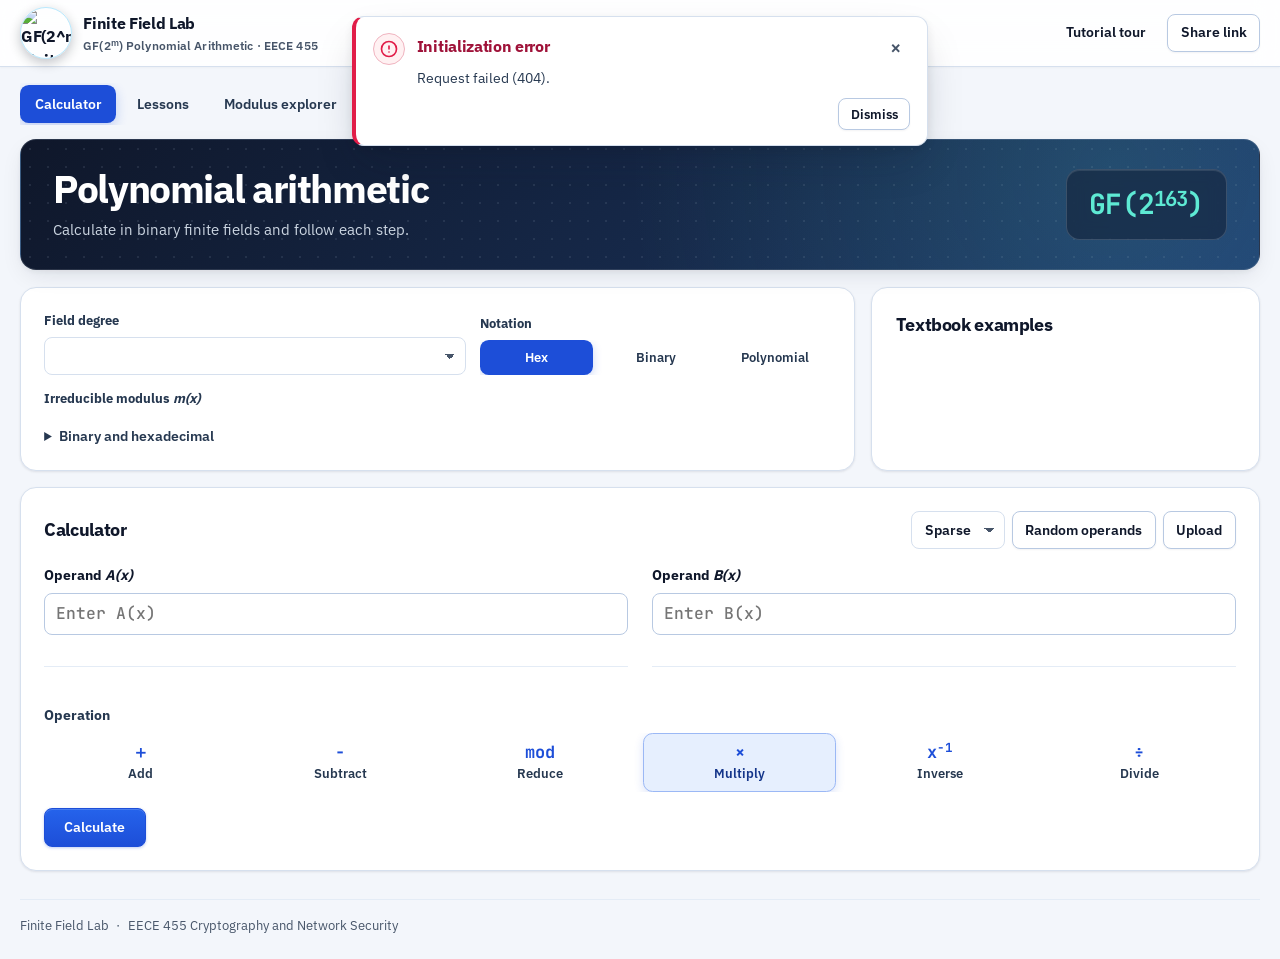
==== commit de066cce: "align GHASH bit order, unify input limits, add audit tests and offline fonts" ====
--- a/frontend/index.html
+++ b/frontend/index.html
@@ -15,9 +15,7 @@
   <meta name="viewport" content="width=device-width, initial-scale=1">
   <title>Finite Field Lab</title>
   <link rel="icon" type="image/png" href="/workbench/gf2m-badge.png" />
-  <link rel="preconnect" href="https://fonts.googleapis.com">
-  <link rel="preconnect" href="https://fonts.gstatic.com" crossorigin>
-  <link rel="stylesheet" href="https://fonts.googleapis.com/css2?family=IBM+Plex+Sans:wght@400;500;600;700&family=JetBrains+Mono:wght@400;500;600;700&display=swap">
+  <link rel="stylesheet" href="./fonts/fonts.css">
   <link rel="stylesheet" href="./lab.css">
   <script type="module" src="./lab.js"></script>
 </head>
@@ -280,15 +278,15 @@
 
       <section id="app-panel-ghash" class="applications-subpanel" role="tabpanel" aria-labelledby="app-tab-ghash" hidden>
         <section class="panel experiment-form" aria-labelledby="ghash-form-title">
-          <h2 id="ghash-form-title">GCM · GHASH Authenticator (GF(2<sup>128</sup>))</h2>
-          <p class="meta app-intro">Stallings Ch. 12 / NIST SP 800-38D Galois/Counter Mode computes a 128-bit authentication tag over ciphertext and AAD blocks as <code>Y<sub>m</sub> = (X<sub>1</sub> · H<sup>m</sup>) ⊕ (X<sub>2</sub> · H<sup>m-1</sup>) ⊕ ... ⊕ (X<sub>m</sub> · H)</code>, evaluated iteratively via <code>Y<sub>i</sub> = (Y<sub>i-1</sub> ⊕ X<sub>i</sub>) · H mod (x<sup>128</sup> + x<sup>7</sup> + x<sup>2</sup> + x + 1)</code> using our full 128-bit XOR and Shift-and-XOR multiplication engine.</p>
+          <h2 id="ghash-form-title">GCM · GHASH Calculator (GF(2<sup>128</sup>))</h2>
+          <p class="meta app-intro">Compute the GHASH value of 1-8 complete 128-bit blocks using NIST SP 800-38D: <code>Y<sub>i</sub> = (Y<sub>i-1</sub> ⊕ X<sub>i</sub>) · H mod (x<sup>128</sup> + x<sup>7</sup> + x<sup>2</sup> + x + 1)</code>. In this standard, the leftmost block bit is the constant polynomial coefficient. For GCM, supply the correctly padded AAD/ciphertext and length block. A complete GCM authentication tag also requires the AES counter mask; this calculator returns the GHASH value only.</p>
           <form id="ghash-form">
             <div class="experiment-inputs ghash-inputs">
               <label><span class="field-label">Hash subkey <i>H</i> (128-bit hex)</span><input type="text" id="ghash-h" value="" placeholder="Enter 128-bit hash key H (hex)" spellcheck="false" autocomplete="off" required></label>
               <label><span class="field-label">Ciphertext / data blocks <i>X</i><sub>1</sub> ... <i>X</i><sub>k</sub> (1 to 8 blocks, one 128-bit hex block per line)</span><textarea id="ghash-blocks" rows="4" placeholder="Enter 1 to 8 128-bit hex blocks, one per line" spellcheck="false" autocomplete="off" required></textarea></label>
             </div>
             <div class="experiment-actions">
-              <button type="submit" class="primary">Compute GHASH tag</button>
+              <button type="submit" class="primary">Compute GHASH value</button>
               <button type="button" class="outline" id="ghash-random">Randomize key H &amp; blocks</button>
               <button type="button" class="outline" id="ghash-reset">Reset</button>
             </div>
@@ -296,7 +294,7 @@
         </section>
         <section class="panel trace" id="ghash-results" aria-labelledby="ghash-results-title" hidden>
           <div class="section-head">
-            <h2 id="ghash-results-title">GHASH authentication tag &amp; block chain</h2>
+            <h2 id="ghash-results-title">GHASH value &amp; block chain</h2>
             <span id="ghash-modulus-badge" class="readonly-badge"></span>
           </div>
           <p id="ghash-status" class="experiment-status" role="status"></p>
@@ -494,7 +492,7 @@
       </div>
       <p class="upload-dropzone-primary">Drag and drop a <code>.txt</code> or <code>.json</code> file here</p>
       <p class="upload-dropzone-prompt">Click anywhere here to browse files</p>
-      <span class="upload-dropzone-hint">Accepted formats: <code>.txt</code>, <code>.json</code></span>
+      <span class="upload-dropzone-hint">Accepted formats: <code>.txt</code>, <code>.json</code> · hex, binary or algebraic · at most 4096 bits per operand</span>
       <input id="file" type="file" aria-label="Upload operand file" accept=".txt,.json" hidden>
     </div>
     <section class="upload-format-guide" aria-label="Supported file formats">
--- a/frontend/fonts/fonts.css
+++ b/frontend/fonts/fonts.css
@@ -0,0 +1,457 @@
+/* Self-hosted original font families. See OFL license files. */
+/* cyrillic-ext */
+@font-face {
+  font-family: 'IBM Plex Sans';
+  font-style: normal;
+  font-weight: 400;
+  font-stretch: 100%;
+  font-display: swap;
+  src: url(13ff14c8cbbde52d.woff2) format('woff2');
+  unicode-range: U+0460-052F, U+1C80-1C8A, U+20B4, U+2DE0-2DFF, U+A640-A69F, U+FE2E-FE2F;
+}
+/* cyrillic */
+@font-face {
+  font-family: 'IBM Plex Sans';
+  font-style: normal;
+  font-weight: 400;
+  font-stretch: 100%;
+  font-display: swap;
+  src: url(fd8b74284fe6ff97.woff2) format('woff2');
+  unicode-range: U+0301, U+0400-045F, U+0490-0491, U+04B0-04B1, U+2116;
+}
+/* greek */
+@font-face {
+  font-family: 'IBM Plex Sans';
+  font-style: normal;
+  font-weight: 400;
+  font-stretch: 100%;
+  font-display: swap;
+  src: url(560980fcddc4e6f4.woff2) format('woff2');
+  unicode-range: U+0370-0377, U+037A-037F, U+0384-038A, U+038C, U+038E-03A1, U+03A3-03FF;
+}
+/* vietnamese */
+@font-face {
+  font-family: 'IBM Plex Sans';
+  font-style: normal;
+  font-weight: 400;
+  font-stretch: 100%;
+  font-display: swap;
+  src: url(99228c3b93e78c59.woff2) format('woff2');
+  unicode-range: U+0102-0103, U+0110-0111, U+0128-0129, U+0168-0169, U+01A0-01A1, U+01AF-01B0, U+0300-0301, U+0303-0304, U+0308-0309, U+0323, U+0329, U+1EA0-1EF9, U+20AB;
+}
+/* latin-ext */
+@font-face {
+  font-family: 'IBM Plex Sans';
+  font-style: normal;
+  font-weight: 400;
+  font-stretch: 100%;
+  font-display: swap;
+  src: url(f582230492bfd11e.woff2) format('woff2');
+  unicode-range: U+0100-02BA, U+02BD-02C5, U+02C7-02CC, U+02CE-02D7, U+02DD-02FF, U+0304, U+0308, U+0329, U+1D00-1DBF, U+1E00-1E9F, U+1EF2-1EFF, U+2020, U+20A0-20AB, U+20AD-20C4, U+2113, U+2C60-2C7F, U+A720-A7FF;
+}
+/* latin */
+@font-face {
+  font-family: 'IBM Plex Sans';
+  font-style: normal;
+  font-weight: 400;
+  font-stretch: 100%;
+  font-display: swap;
+  src: url(6d5e7fb80500edbb.woff2) format('woff2');
+  unicode-range: U+0000-00FF, U+0131, U+0152-0153, U+02BB-02BC, U+02C6, U+02DA, U+02DC, U+0304, U+0308, U+0329, U+2000-206F, U+20AC, U+2122, U+2191, U+2193, U+2212, U+2215, U+FEFF, U+FFFD;
+}
+/* cyrillic-ext */
+@font-face {
+  font-family: 'IBM Plex Sans';
+  font-style: normal;
+  font-weight: 500;
+  font-stretch: 100%;
+  font-display: swap;
+  src: url(13ff14c8cbbde52d.woff2) format('woff2');
+  unicode-range: U+0460-052F, U+1C80-1C8A, U+20B4, U+2DE0-2DFF, U+A640-A69F, U+FE2E-FE2F;
+}
+/* cyrillic */
+@font-face {
+  font-family: 'IBM Plex Sans';
+  font-style: normal;
+  font-weight: 500;
+  font-stretch: 100%;
+  font-display: swap;
+  src: url(fd8b74284fe6ff97.woff2) format('woff2');
+  unicode-range: U+0301, U+0400-045F, U+0490-0491, U+04B0-04B1, U+2116;
+}
+/* greek */
+@font-face {
+  font-family: 'IBM Plex Sans';
+  font-style: normal;
+  font-weight: 500;
+  font-stretch: 100%;
+  font-display: swap;
+  src: url(560980fcddc4e6f4.woff2) format('woff2');
+  unicode-range: U+0370-0377, U+037A-037F, U+0384-038A, U+038C, U+038E-03A1, U+03A3-03FF;
+}
+/* vietnamese */
+@font-face {
+  font-family: 'IBM Plex Sans';
+  font-style: normal;
+  font-weight: 500;
+  font-stretch: 100%;
+  font-display: swap;
+  src: url(99228c3b93e78c59.woff2) format('woff2');
+  unicode-range: U+0102-0103, U+0110-0111, U+0128-0129, U+0168-0169, U+01A0-01A1, U+01AF-01B0, U+0300-0301, U+0303-0304, U+0308-0309, U+0323, U+0329, U+1EA0-1EF9, U+20AB;
+}
+/* latin-ext */
+@font-face {
+  font-family: 'IBM Plex Sans';
+  font-style: normal;
+  font-weight: 500;
+  font-stretch: 100%;
+  font-display: swap;
+  src: url(f582230492bfd11e.woff2) format('woff2');
+  unicode-range: U+0100-02BA, U+02BD-02C5, U+02C7-02CC, U+02CE-02D7, U+02DD-02FF, U+0304, U+0308, U+0329, U+1D00-1DBF, U+1E00-1E9F, U+1EF2-1EFF, U+2020, U+20A0-20AB, U+20AD-20C4, U+2113, U+2C60-2C7F, U+A720-A7FF;
+}
+/* latin */
+@font-face {
+  font-family: 'IBM Plex Sans';
+  font-style: normal;
+  font-weight: 500;
+  font-stretch: 100%;
+  font-display: swap;
+  src: url(6d5e7fb80500edbb.woff2) format('woff2');
+  unicode-range: U+0000-00FF, U+0131, U+0152-0153, U+02BB-02BC, U+02C6, U+02DA, U+02DC, U+0304, U+0308, U+0329, U+2000-206F, U+20AC, U+2122, U+2191, U+2193, U+2212, U+2215, U+FEFF, U+FFFD;
+}
+/* cyrillic-ext */
+@font-face {
+  font-family: 'IBM Plex Sans';
+  font-style: normal;
+  font-weight: 600;
+  font-stretch: 100%;
+  font-display: swap;
+  src: url(13ff14c8cbbde52d.woff2) format('woff2');
+  unicode-range: U+0460-052F, U+1C80-1C8A, U+20B4, U+2DE0-2DFF, U+A640-A69F, U+FE2E-FE2F;
+}
+/* cyrillic */
+@font-face {
+  font-family: 'IBM Plex Sans';
+  font-style: normal;
+  font-weight: 600;
+  font-stretch: 100%;
+  font-display: swap;
+  src: url(fd8b74284fe6ff97.woff2) format('woff2');
+  unicode-range: U+0301, U+0400-045F, U+0490-0491, U+04B0-04B1, U+2116;
+}
+/* greek */
+@font-face {
+  font-family: 'IBM Plex Sans';
+  font-style: normal;
+  font-weight: 600;
+  font-stretch: 100%;
+  font-display: swap;
+  src: url(560980fcddc4e6f4.woff2) format('woff2');
+  unicode-range: U+0370-0377, U+037A-037F, U+0384-038A, U+038C, U+038E-03A1, U+03A3-03FF;
+}
+/* vietnamese */
+@font-face {
+  font-family: 'IBM Plex Sans';
+  font-style: normal;
+  font-weight: 600;
+  font-stretch: 100%;
+  font-display: swap;
+  src: url(99228c3b93e78c59.woff2) format('woff2');
+  unicode-range: U+0102-0103, U+0110-0111, U+0128-0129, U+0168-0169, U+01A0-01A1, U+01AF-01B0, U+0300-0301, U+0303-0304, U+0308-0309, U+0323, U+0329, U+1EA0-1EF9, U+20AB;
+}
+/* latin-ext */
+@font-face {
+  font-family: 'IBM Plex Sans';
+  font-style: normal;
+  font-weight: 600;
+  font-stretch: 100%;
+  font-display: swap;
+  src: url(f582230492bfd11e.woff2) format('woff2');
+  unicode-range: U+0100-02BA, U+02BD-02C5, U+02C7-02CC, U+02CE-02D7, U+02DD-02FF, U+0304, U+0308, U+0329, U+1D00-1DBF, U+1E00-1E9F, U+1EF2-1EFF, U+2020, U+20A0-20AB, U+20AD-20C4, U+2113, U+2C60-2C7F, U+A720-A7FF;
+}
+/* latin */
+@font-face {
+  font-family: 'IBM Plex Sans';
+  font-style: normal;
+  font-weight: 600;
+  font-stretch: 100%;
+  font-display: swap;
+  src: url(6d5e7fb80500edbb.woff2) format('woff2');
+  unicode-range: U+0000-00FF, U+0131, U+0152-0153, U+02BB-02BC, U+02C6, U+02DA, U+02DC, U+0304, U+0308, U+0329, U+2000-206F, U+20AC, U+2122, U+2191, U+2193, U+2212, U+2215, U+FEFF, U+FFFD;
+}
+/* cyrillic-ext */
+@font-face {
+  font-family: 'IBM Plex Sans';
+  font-style: normal;
+  font-weight: 700;
+  font-stretch: 100%;
+  font-display: swap;
+  src: url(13ff14c8cbbde52d.woff2) format('woff2');
+  unicode-range: U+0460-052F, U+1C80-1C8A, U+20B4, U+2DE0-2DFF, U+A640-A69F, U+FE2E-FE2F;
+}
+/* cyrillic */
+@font-face {
+  font-family: 'IBM Plex Sans';
+  font-style: normal;
+  font-weight: 700;
+  font-stretch: 100%;
+  font-display: swap;
+  src: url(fd8b74284fe6ff97.woff2) format('woff2');
+  unicode-range: U+0301, U+0400-045F, U+0490-0491, U+04B0-04B1, U+2116;
+}
+/* greek */
+@font-face {
+  font-family: 'IBM Plex Sans';
+  font-style: normal;
+  font-weight: 700;
+  font-stretch: 100%;
+  font-display: swap;
+  src: url(560980fcddc4e6f4.woff2) format('woff2');
+  unicode-range: U+0370-0377, U+037A-037F, U+0384-038A, U+038C, U+038E-03A1, U+03A3-03FF;
+}
+/* vietnamese */
+@font-face {
+  font-family: 'IBM Plex Sans';
+  font-style: normal;
+  font-weight: 700;
+  font-stretch: 100%;
+  font-display: swap;
+  src: url(99228c3b93e78c59.woff2) format('woff2');
+  unicode-range: U+0102-0103, U+0110-0111, U+0128-0129, U+0168-0169, U+01A0-01A1, U+01AF-01B0, U+0300-0301, U+0303-0304, U+0308-0309, U+0323, U+0329, U+1EA0-1EF9, U+20AB;
+}
+/* latin-ext */
+@font-face {
+  font-family: 'IBM Plex Sans';
+  font-style: normal;
+  font-weight: 700;
+  font-stretch: 100%;
+  font-display: swap;
+  src: url(f582230492bfd11e.woff2) format('woff2');
+  unicode-range: U+0100-02BA, U+02BD-02C5, U+02C7-02CC, U+02CE-02D7, U+02DD-02FF, U+0304, U+0308, U+0329, U+1D00-1DBF, U+1E00-1E9F, U+1EF2-1EFF, U+2020, U+20A0-20AB, U+20AD-20C4, U+2113, U+2C60-2C7F, U+A720-A7FF;
+}
+/* latin */
+@font-face {
+  font-family: 'IBM Plex Sans';
+  font-style: normal;
+  font-weight: 700;
+  font-stretch: 100%;
+  font-display: swap;
+  src: url(6d5e7fb80500edbb.woff2) format('woff2');
+  unicode-range: U+0000-00FF, U+0131, U+0152-0153, U+02BB-02BC, U+02C6, U+02DA, U+02DC, U+0304, U+0308, U+0329, U+2000-206F, U+20AC, U+2122, U+2191, U+2193, U+2212, U+2215, U+FEFF, U+FFFD;
+}
+/* cyrillic-ext */
+@font-face {
+  font-family: 'JetBrains Mono';
+  font-style: normal;
+  font-weight: 400;
+  font-display: swap;
+  src: url(6b5e37b52d26eeac.woff2) format('woff2');
+  unicode-range: U+0460-052F, U+1C80-1C8A, U+20B4, U+2DE0-2DFF, U+A640-A69F, U+FE2E-FE2F;
+}
+/* cyrillic */
+@font-face {
+  font-family: 'JetBrains Mono';
+  font-style: normal;
+  font-weight: 400;
+  font-display: swap;
+  src: url(eb83d8d40af4411f.woff2) format('woff2');
+  unicode-range: U+0301, U+0400-045F, U+0490-0491, U+04B0-04B1, U+2116;
+}
+/* greek */
+@font-face {
+  font-family: 'JetBrains Mono';
+  font-style: normal;
+  font-weight: 400;
+  font-display: swap;
+  src: url(99e400330f36ae77.woff2) format('woff2');
+  unicode-range: U+0370-0377, U+037A-037F, U+0384-038A, U+038C, U+038E-03A1, U+03A3-03FF;
+}
+/* vietnamese */
+@font-face {
+  font-family: 'JetBrains Mono';
+  font-style: normal;
+  font-weight: 400;
+  font-display: swap;
+  src: url(c4064400db3750ce.woff2) format('woff2');
+  unicode-range: U+0102-0103, U+0110-0111, U+0128-0129, U+0168-0169, U+01A0-01A1, U+01AF-01B0, U+0300-0301, U+0303-0304, U+0308-0309, U+0323, U+0329, U+1EA0-1EF9, U+20AB;
+}
+/* latin-ext */
+@font-face {
+  font-family: 'JetBrains Mono';
+  font-style: normal;
+  font-weight: 400;
+  font-display: swap;
+  src: url(b19c2080652a3c2b.woff2) format('woff2');
+  unicode-range: U+0100-02BA, U+02BD-02C5, U+02C7-02CC, U+02CE-02D7, U+02DD-02FF, U+0304, U+0308, U+0329, U+1D00-1DBF, U+1E00-1E9F, U+1EF2-1EFF, U+2020, U+20A0-20AB, U+20AD-20C4, U+2113, U+2C60-2C7F, U+A720-A7FF;
+}
+/* latin */
+@font-face {
+  font-family: 'JetBrains Mono';
+  font-style: normal;
+  font-weight: 400;
+  font-display: swap;
+  src: url(cc27b30471250057.woff2) format('woff2');
+  unicode-range: U+0000-00FF, U+0131, U+0152-0153, U+02BB-02BC, U+02C6, U+02DA, U+02DC, U+0304, U+0308, U+0329, U+2000-206F, U+20AC, U+2122, U+2191, U+2193, U+2212, U+2215, U+FEFF, U+FFFD;
+}
+/* cyrillic-ext */
+@font-face {
+  font-family: 'JetBrains Mono';
+  font-style: normal;
+  font-weight: 500;
+  font-display: swap;
+  src: url(6b5e37b52d26eeac.woff2) format('woff2');
+  unicode-range: U+0460-052F, U+1C80-1C8A, U+20B4, U+2DE0-2DFF, U+A640-A69F, U+FE2E-FE2F;
+}
+/* cyrillic */
+@font-face {
+  font-family: 'JetBrains Mono';
+  font-style: normal;
+  font-weight: 500;
+  font-display: swap;
+  src: url(eb83d8d40af4411f.woff2) format('woff2');
+  unicode-range: U+0301, U+0400-045F, U+0490-0491, U+04B0-04B1, U+2116;
+}
+/* greek */
+@font-face {
+  font-family: 'JetBrains Mono';
+  font-style: normal;
+  font-weight: 500;
+  font-display: swap;
+  src: url(99e400330f36ae77.woff2) format('woff2');
+  unicode-range: U+0370-0377, U+037A-037F, U+0384-038A, U+038C, U+038E-03A1, U+03A3-03FF;
+}
+/* vietnamese */
+@font-face {
+  font-family: 'JetBrains Mono';
+  font-style: normal;
+  font-weight: 500;
+  font-display: swap;
+  src: url(c4064400db3750ce.woff2) format('woff2');
+  unicode-range: U+0102-0103, U+0110-0111, U+0128-0129, U+0168-0169, U+01A0-01A1, U+01AF-01B0, U+0300-0301, U+0303-0304, U+0308-0309, U+0323, U+0329, U+1EA0-1EF9, U+20AB;
+}
+/* latin-ext */
+@font-face {
+  font-family: 'JetBrains Mono';
+  font-style: normal;
+  font-weight: 500;
+  font-display: swap;
+  src: url(b19c2080652a3c2b.woff2) format('woff2');
+  unicode-range: U+0100-02BA, U+02BD-02C5, U+02C7-02CC, U+02CE-02D7, U+02DD-02FF, U+0304, U+0308, U+0329, U+1D00-1DBF, U+1E00-1E9F, U+1EF2-1EFF, U+2020, U+20A0-20AB, U+20AD-20C4, U+2113, U+2C60-2C7F, U+A720-A7FF;
+}
+/* latin */
+@font-face {
+  font-family: 'JetBrains Mono';
+  font-style: normal;
+  font-weight: 500;
+  font-display: swap;
+  src: url(cc27b30471250057.woff2) format('woff2');
+  unicode-range: U+0000-00FF, U+0131, U+0152-0153, U+02BB-02BC, U+02C6, U+02DA, U+02DC, U+0304, U+0308, U+0329, U+2000-206F, U+20AC, U+2122, U+2191, U+2193, U+2212, U+2215, U+FEFF, U+FFFD;
+}
+/* cyrillic-ext */
+@font-face {
+  font-family: 'JetBrains Mono';
+  font-style: normal;
+  font-weight: 600;
+  font-display: swap;
+  src: url(6b5e37b52d26eeac.woff2) format('woff2');
+  unicode-range: U+0460-052F, U+1C80-1C8A, U+20B4, U+2DE0-2DFF, U+A640-A69F, U+FE2E-FE2F;
+}
+/* cyrillic */
+@font-face {
+  font-family: 'JetBrains Mono';
+  font-style: normal;
+  font-weight: 600;
+  font-display: swap;
+  src: url(eb83d8d40af4411f.woff2) format('woff2');
+  unicode-range: U+0301, U+0400-045F, U+0490-0491, U+04B0-04B1, U+2116;
+}
+/* greek */
+@font-face {
+  font-family: 'JetBrains Mono';
+  font-style: normal;
+  font-weight: 600;
+  font-display: swap;
+  src: url(99e400330f36ae77.woff2) format('woff2');
+  unicode-range: U+0370-0377, U+037A-037F, U+0384-038A, U+038C, U+038E-03A1, U+03A3-03FF;
+}
+/* vietnamese */
+@font-face {
+  font-family: 'JetBrains Mono';
+  font-style: normal;
+  font-weight: 600;
+  font-display: swap;
+  src: url(c4064400db3750ce.woff2) format('woff2');
+  unicode-range: U+0102-0103, U+0110-0111, U+0128-0129, U+0168-0169, U+01A0-01A1, U+01AF-01B0, U+0300-0301, U+0303-0304, U+0308-0309, U+0323, U+0329, U+1EA0-1EF9, U+20AB;
+}
+/* latin-ext */
+@font-face {
+  font-family: 'JetBrains Mono';
+  font-style: normal;
+  font-weight: 600;
+  font-display: swap;
+  src: url(b19c2080652a3c2b.woff2) format('woff2');
+  unicode-range: U+0100-02BA, U+02BD-02C5, U+02C7-02CC, U+02CE-02D7, U+02DD-02FF, U+0304, U+0308, U+0329, U+1D00-1DBF, U+1E00-1E9F, U+1EF2-1EFF, U+2020, U+20A0-20AB, U+20AD-20C4, U+2113, U+2C60-2C7F, U+A720-A7FF;
+}
+/* latin */
+@font-face {
+  font-family: 'JetBrains Mono';
+  font-style: normal;
+  font-weight: 600;
+  font-display: swap;
+  src: url(cc27b30471250057.woff2) format('woff2');
+  unicode-range: U+0000-00FF, U+0131, U+0152-0153, U+02BB-02BC, U+02C6, U+02DA, U+02DC, U+0304, U+0308, U+0329, U+2000-206F, U+20AC, U+2122, U+2191, U+2193, U+2212, U+2215, U+FEFF, U+FFFD;
+}
+/* cyrillic-ext */
+@font-face {
+  font-family: 'JetBrains Mono';
+  font-style: normal;
+  font-weight: 700;
+  font-display: swap;
+  src: url(6b5e37b52d26eeac.woff2) format('woff2');
+  unicode-range: U+0460-052F, U+1C80-1C8A, U+20B4, U+2DE0-2DFF, U+A640-A69F, U+FE2E-FE2F;
+}
+/* cyrillic */
+@font-face {
+  font-family: 'JetBrains Mono';
+  font-style: normal;
+  font-weight: 700;
+  font-display: swap;
+  src: url(eb83d8d40af4411f.woff2) format('woff2');
+  unicode-range: U+0301, U+0400-045F, U+0490-0491, U+04B0-04B1, U+2116;
+}
+/* greek */
+@font-face {
+  font-family: 'JetBrains Mono';
+  font-style: normal;
+  font-weight: 700;
+  font-display: swap;
+  src: url(99e400330f36ae77.woff2) format('woff2');
+  unicode-range: U+0370-0377, U+037A-037F, U+0384-038A, U+038C, U+038E-03A1, U+03A3-03FF;
+}
+/* vietnamese */
+@font-face {
+  font-family: 'JetBrains Mono';
+  font-style: normal;
+  font-weight: 700;
+  font-display: swap;
+  src: url(c4064400db3750ce.woff2) format('woff2');
+  unicode-range: U+0102-0103, U+0110-0111, U+0128-0129, U+0168-0169, U+01A0-01A1, U+01AF-01B0, U+0300-0301, U+0303-0304, U+0308-0309, U+0323, U+0329, U+1EA0-1EF9, U+20AB;
+}
+/* latin-ext */
+@font-face {
+  font-family: 'JetBrains Mono';
+  font-style: normal;
+  font-weight: 700;
+  font-display: swap;
+  src: url(b19c2080652a3c2b.woff2) format('woff2');
+  unicode-range: U+0100-02BA, U+02BD-02C5, U+02C7-02CC, U+02CE-02D7, U+02DD-02FF, U+0304, U+0308, U+0329, U+1D00-1DBF, U+1E00-1E9F, U+1EF2-1EFF, U+2020, U+20A0-20AB, U+20AD-20C4, U+2113, U+2C60-2C7F, U+A720-A7FF;
+}
+/* latin */
+@font-face {
+  font-family: 'JetBrains Mono';
+  font-style: normal;
+  font-weight: 700;
+  font-display: swap;
+  src: url(cc27b30471250057.woff2) format('woff2');
+  unicode-range: U+0000-00FF, U+0131, U+0152-0153, U+02BB-02BC, U+02C6, U+02DA, U+02DC, U+0304, U+0308, U+0329, U+2000-206F, U+20AC, U+2122, U+2191, U+2193, U+2212, U+2215, U+FEFF, U+FFFD;
+}
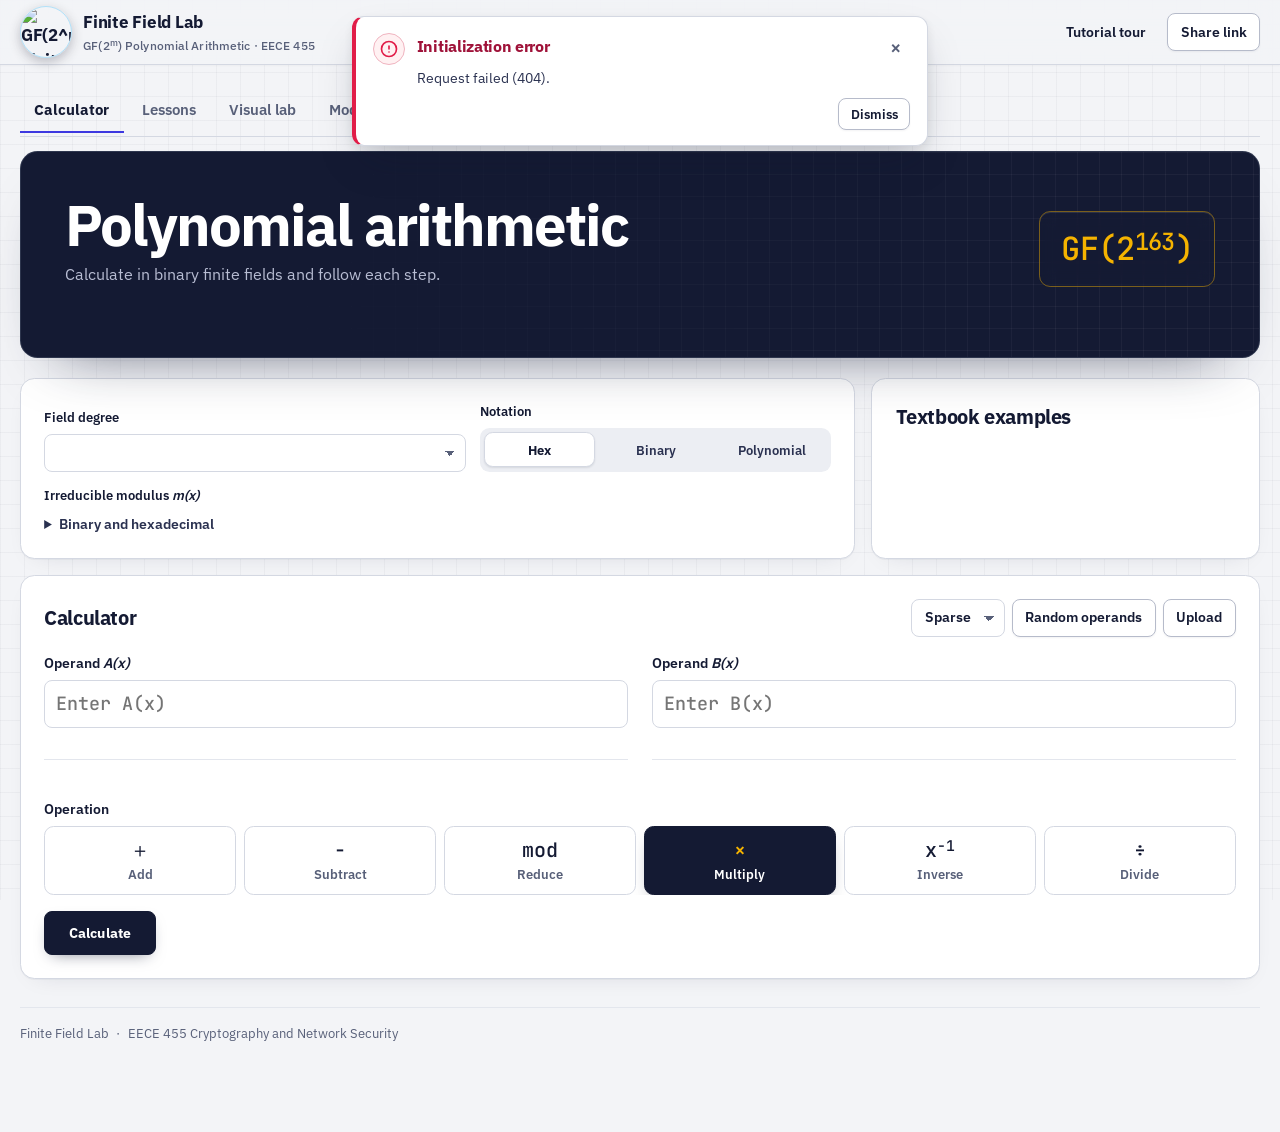
==== commit f3908c5f: "UI refinements" ====
--- a/frontend/index.html
+++ b/frontend/index.html
@@ -1,12 +1,13 @@
 <!--
   Finite Field Lab - Educational Web Workbench (EECE 455 Project-3)
   Original Author: Ali Zahreddine - Milestone 4, Integration & Milestone 6 (Waves 1-4)
-  Serves five hash-routed full-width views from a single accessible HTML document:
+  Serves six hash-routed full-width views from a single accessible HTML document:
     1. #calculator   - 13-field GF(2^m) calculator, read-only Modulus card on unary ops, bit builder, presets, step traces with breakdown & full-value popups, upload modal, toasts, export & share links
     2. #lessons      - Self-contained 7-lesson GF(2^m) visual study guide with truth tables & interactive sandboxes
-    3. #modulus      - Binary polynomial irreducibility checker & factor witness lab
-    4. #applications - Real-world GF(2^m) applications: XTS-AES GF(2^128) tweak multiplier & Binary ECC (GF(2^4) + NIST B-163)
-    5. #compare      - Shift-and-XOR vs. carry-free + long-division comparison & 163/571-bit benchmark
+    3. #visual       - Interactive Visual lab: 5-screen guided intro, live bit tiles, XOR board, Shift-and-XOR belt, 3D Powers-of-g ring, and Classic tables
+    4. #modulus      - Binary polynomial irreducibility checker & factor witness lab
+    5. #applications - Real-world GF(2^m) applications: XTS-AES GF(2^128), Binary ECC (GF(2^4) + NIST B-163), GCM / GHASH GF(2^128), and AES S-Box GF(2^8)
+    6. #compare      - Shift-and-XOR vs. carry-free + long-division comparison & 163/571-bit benchmark
 -->
 <!doctype html>
 <html lang="en">
@@ -17,13 +18,20 @@
   <link rel="icon" type="image/png" href="/workbench/gf2m-badge.png" />
   <link rel="stylesheet" href="./fonts/fonts.css">
   <link rel="stylesheet" href="./lab.css">
+  <link rel="stylesheet" href="./theme.css">
+  <link rel="stylesheet" href="./visual.css">
   <script type="module" src="./lab.js"></script>
+  <script type="module" src="./theme.js"></script>
 </head>
 <body>
   <header class="masthead">
     <div class="wrap topbar">
       <a class="brand" href="./"><span class="brand-badge"><img src="/workbench/gf2m-badge.png" alt="GF(2^m) Finite Field Lab logo" class="brand-badge-img" /></span><span>Finite Field Lab<small>GF(2<sup>m</sup>) Polynomial Arithmetic · EECE 455</small></span></a>
       <nav aria-label="Lab tools">
+        <div class="segments learn-mode" id="learn-mode-toggle" role="group" aria-label="Learning style" hidden>
+          <button type="button" data-learn-mode="visual" aria-pressed="true" title="Animations, tiles and the 3D ring">Visual</button>
+          <button type="button" data-learn-mode="classic" aria-pressed="false" title="Textbook tables and written derivations, no motion">Classic</button>
+        </div>
         <button type="button" id="tutorial-open" class="quiet">Tutorial tour</button>
         <button type="button" id="share" class="outline">Share link</button>
       </nav>
@@ -33,6 +41,7 @@
     <nav class="lab-nav" aria-label="Lab sections">
       <a href="#calculator" data-lab-tab="calculator" aria-current="page">Calculator</a>
       <a href="#lessons" data-lab-tab="lessons">Lessons</a>
+      <a href="#visual" data-lab-tab="visual">Visual lab</a>
       <a href="#modulus" data-lab-tab="modulus">Modulus explorer</a>
       <a href="#applications" data-lab-tab="applications">Applications</a>
       <a href="#compare" data-lab-tab="compare">Compare multiplication</a>
@@ -205,7 +214,7 @@
       <header class="hero">
         <div>
           <h1 tabindex="-1">Cryptographic applications</h1>
-          <p>See the same GF(2<sup>m</sup>) polynomial arithmetic power XTS-AES disk encryption, NIST binary elliptic curves, and AES-GCM GHASH authentication.</p>
+          <p>See the same GF(2<sup>m</sup>) polynomial arithmetic power XTS-AES disk encryption, NIST binary elliptic curves, AES-GCM GHASH authentication, and the AES S-Box byte substitution.</p>
         </div>
         <div class="hero-math" id="app-hero-badge" aria-hidden="true"><span id="app-hero-field">GF(2<sup>128</sup>)</span><code id="app-hero-std">IEEE 1619</code></div>
       </header>
@@ -214,6 +223,7 @@
         <button type="button" role="tab" id="app-tab-xts" data-app-tab="xts" aria-selected="true" aria-pressed="true" aria-controls="app-panel-xts">XTS-AES · GF(2<sup>128</sup>)</button>
         <button type="button" role="tab" id="app-tab-ecc" data-app-tab="ecc" aria-selected="false" aria-pressed="false" aria-controls="app-panel-ecc">Binary ECC · E<sub>2<sup>m</sup></sub>(a,b)</button>
         <button type="button" role="tab" id="app-tab-ghash" data-app-tab="ghash" aria-selected="false" aria-pressed="false" aria-controls="app-panel-ghash">GCM · GHASH (GF(2<sup>128</sup>))</button>
+        <button type="button" role="tab" id="app-tab-aes" data-app-tab="aes" aria-selected="false" aria-pressed="false" aria-controls="app-panel-aes">AES S-Box · GF(2<sup>8</sup>)</button>
       </div>
 
       <section id="app-panel-xts" class="applications-subpanel" role="tabpanel" aria-labelledby="app-tab-xts">
@@ -230,6 +240,9 @@
               <button type="button" class="outline" id="xts-random">Randomize 128-bit tweak</button>
               <button type="button" class="outline" id="xts-step-next">Step next block (j → j+1)</button>
               <button type="button" class="outline" id="xts-reset">Reset</button>
+              <button type="button" class="quiet app-io-btn" id="xts-export-json">Export JSON</button>
+              <button type="button" class="quiet app-io-btn" id="xts-import-json">Import JSON</button>
+              <input type="file" id="xts-import-file" accept=".json" hidden>
             </div>
           </form>
         </section>
@@ -261,6 +274,9 @@
               <button type="button" class="outline" id="ecc-random">Randomize keys</button>
               <button type="button" class="outline" id="ecc-switch-teaching">Try Teaching GF(2<sup>4</sup>)</button>
               <button type="button" class="outline" id="ecc-switch-b163">Try NIST B-163</button>
+              <button type="button" class="quiet app-io-btn" id="ecc-export-json">Export JSON</button>
+              <button type="button" class="quiet app-io-btn" id="ecc-import-json">Import JSON</button>
+              <input type="file" id="ecc-import-file" accept=".json" hidden>
             </div>
           </form>
         </section>
@@ -288,7 +304,12 @@
             <div class="experiment-actions">
               <button type="submit" class="primary">Compute GHASH value</button>
               <button type="button" class="outline" id="ghash-random">Randomize key H &amp; blocks</button>
+              <button type="button" class="outline" id="ghash-save-key">Save key</button>
+              <button type="button" class="outline" id="ghash-share-key">Share key</button>
               <button type="button" class="outline" id="ghash-reset">Reset</button>
+              <button type="button" class="quiet app-io-btn" id="ghash-export-json">Export JSON</button>
+              <button type="button" class="quiet app-io-btn" id="ghash-import-json">Import JSON</button>
+              <input type="file" id="ghash-import-file" accept=".json" hidden>
             </div>
           </form>
         </section>
@@ -300,6 +321,45 @@
           <p id="ghash-status" class="experiment-status" role="status"></p>
           <div id="ghash-tag-display" class="ghash-tag-summary"></div>
           <div id="ghash-steps" class="ghash-steps-wrap" aria-live="polite"></div>
+        </section>
+      </section>
+
+      <section id="app-panel-aes" class="applications-subpanel" role="tabpanel" aria-labelledby="app-tab-aes" hidden>
+        <section class="panel experiment-form" aria-labelledby="aes-form-title">
+          <h2 id="aes-form-title">AES S-Box Byte Substitution (GF(2<sup>8</sup>))</h2>
+          <p class="meta app-intro">FIPS 197 §5.1.1 / Stallings Ch. 5 transforms one input byte in two stages: multiplicative inversion in <code>GF(2<sup>8</sup>)</code> modulo <code>m(x) = x<sup>8</sup> + x<sup>4</sup> + x<sup>3</sup> + x + 1</code> (<code>0x11B</code>, mapping <code>00 → 00</code>), followed by an 8-bit affine XOR with four cyclic left rotations and constant <code>0x63</code>.</p>
+          <form id="aes-form">
+            <div class="experiment-inputs aes-inputs">
+              <label><span class="field-label">Input byte</span><input type="text" id="aes-byte" value="" placeholder="Enter byte (00 to FF)" spellcheck="false" autocomplete="off" required></label>
+              <label><span class="field-label">Input notation</span><select id="aes-base"><option value="hex">Hexadecimal</option><option value="binary">Binary</option></select></label>
+            </div>
+            <div class="experiment-actions">
+              <button type="submit" class="primary">Compute S-box output</button>
+              <button type="button" class="outline" id="aes-random">Random byte</button>
+              <button type="button" class="outline" id="aes-example">Try byte 53</button>
+              <button type="button" class="outline" id="aes-preset-95">Try byte 95</button>
+              <button type="button" class="outline" id="aes-zero">Try byte 00</button>
+              <button type="button" class="quiet app-io-btn" id="aes-export-json">Export JSON</button>
+              <button type="button" class="quiet app-io-btn" id="aes-import-json">Import JSON</button>
+              <input type="file" id="aes-import-file" accept=".json" hidden>
+            </div>
+          </form>
+        </section>
+        <section class="panel" id="aes-result" aria-labelledby="aes-result-title" hidden>
+          <h2 id="aes-result-title">Byte substitution</h2>
+          <dl id="aes-pipeline" class="byte-pipeline" aria-live="polite"></dl>
+          <p id="aes-inverse-note" class="meta"></p>
+          <details id="aes-euclid"><summary>Show the Extended Euclid trace</summary>
+            <div class="trace" id="aes-trace"><div class="trace-toolbar" id="aes-trace-tools"></div><div id="aes-trace-body"></div></div>
+          </details>
+        </section>
+        <section class="panel trace" id="aes-affine" aria-labelledby="aes-affine-title" hidden>
+          <div class="section-head trace-section-head">
+            <h2 id="aes-affine-title">Affine transformation</h2>
+            <div class="trace-toolbar" id="aes-affine-tools"></div>
+          </div>
+          <p class="meta">XOR the inverse byte with four left rotations and the constant <code>63</code> in hex. Each row shows the byte added and the running XOR.</p>
+          <div id="aes-affine-table"></div>
         </section>
       </section>
     </main>
@@ -389,6 +449,115 @@
         </div>
       </section>
     </main>
+
+    <main class="experiment visual-view" data-lab-view="visual" hidden>
+      <section class="hero" aria-labelledby="visual-title">
+        <div>
+          <h1 id="visual-title" tabindex="-1">See the field move</h1>
+          <p>Type any two numbers and watch how they add, multiply, divide and invert inside a binary field.</p>
+        </div>
+        <div class="hero-math" aria-hidden="true"><span id="vl-hero-badge">GF(2<sup>8</sup>)</span></div>
+      </section>
+
+      <section class="panel vl-path" id="vl-path" aria-labelledby="vl-path-title">
+        <div class="section-head">
+          <div>
+            <h2 id="vl-path-title">Start here</h2>
+            <p class="vl-lede">New to finite fields? Five short screens with one thing to try on each. It takes about three minutes.</p>
+          </div>
+          <button type="button" class="quiet" id="vl-path-toggle" aria-expanded="true" aria-controls="vl-path-body">Hide intro</button>
+        </div>
+        <div id="vl-path-body">
+          <ol class="vl-path-nav" id="vl-path-nav"></ol>
+          <div class="vl-stage" id="vl-stage" aria-live="polite"></div>
+          <div class="vl-path-controls">
+            <button type="button" class="outline" id="vl-prev">Back</button>
+            <button type="button" class="primary" id="vl-next">Next</button>
+          </div>
+        </div>
+      </section>
+
+      <section class="panel vl-explorer" id="vl-explorer" aria-labelledby="vl-explorer-title">
+        <div class="section-head">
+          <div>
+            <h2 id="vl-explorer-title">Explore your own numbers</h2>
+            <p class="vl-lede">Everything below updates as you type.</p>
+          </div>
+        </div>
+
+        <div class="vl-step">
+          <h3 class="vl-step-title"><span>1</span>Choose a field and two numbers</h3>
+          <div class="vl-inputs">
+            <label class="vl-input vl-input-field">Field
+              <select id="vl-field"></select>
+            </label>
+            <label class="vl-input">A
+              <input type="text" id="vl-a" value="57" maxlength="200" spellcheck="false" autocomplete="off" aria-describedby="vl-input-hint">
+            </label>
+            <label class="vl-input">B
+              <input type="text" id="vl-b" value="83" maxlength="200" spellcheck="false" autocomplete="off" aria-describedby="vl-input-hint">
+            </label>
+            <div class="vl-input-actions">
+              <button type="button" class="outline" id="vl-random">Random numbers</button>
+              <button type="button" class="quiet" id="vl-swap">Swap A and B</button>
+            </div>
+          </div>
+          <p class="vl-hint" id="vl-input-hint">Type hex like <code>57</code>, binary like <code>0b1010111</code>, or a polynomial like <code>x^6 + x^4 + 1</code>. You can also click the bits below.</p>
+          <p class="vl-modline" id="vl-modline"></p>
+          <div class="vl-numbers">
+            <div class="vl-number a" id="vl-card-a"></div>
+            <div class="vl-number b" id="vl-card-b"></div>
+          </div>
+        </div>
+
+        <div class="vl-step">
+          <h3 class="vl-step-title"><span>2</span>Pick a relation to see</h3>
+          <div class="vl-relations" id="vl-relations" role="group" aria-label="Relation to visualize"></div>
+        </div>
+
+        <div class="vl-step">
+          <h3 class="vl-step-title"><span>3</span>Watch how it works</h3>
+          <div class="vl-stage-head">
+            <p class="vl-stage-intro" id="vl-stage-intro"></p>
+            <div class="vl-stage-controls">
+              <div class="segments vl-mulview" id="vl-mulview" role="group" aria-label="How to show multiplication">
+                <button type="button" data-mulview="steps" aria-pressed="true">Shift-and-XOR</button>
+                <button type="button" data-mulview="ring" aria-pressed="false">Powers of g</button>
+              </div>
+              <button type="button" class="primary visual-only" id="vl-play">Play</button>
+              <button type="button" class="outline visual-only" id="vl-step">Step</button>
+              <button type="button" class="quiet visual-only" id="vl-replay">Replay</button>
+              <label class="vl-speed visual-only">Speed
+                <select id="vl-speed"><option value="1500">Slow</option><option value="900" selected>Normal</option><option value="420">Fast</option></select>
+              </label>
+              <a class="vl-calc-link" id="vl-calc-link" href="./">Open in Calculator</a>
+            </div>
+          </div>
+
+          <div class="vl-pane" data-pane="add">
+            <div class="visual-only vl-board" id="vl-add-board"></div>
+            <div class="classic-only" id="vl-add-classic"></div>
+          </div>
+          <div class="vl-pane" data-pane="steps">
+            <div class="visual-only vl-board" id="vl-belt"></div>
+            <div class="classic-only" id="vl-steps-classic"></div>
+          </div>
+          <div class="vl-pane" data-pane="ring">
+            <div class="vl-ring-layout">
+              <div class="visual-only vl-ring-stage" id="vl-ring-stage" tabindex="0" aria-label="Field ring. Use the left and right arrow keys to turn it.">
+                <div class="vl-ring" id="vl-ring"></div>
+                <ul class="vl-legend" aria-hidden="true">
+                  <li class="a">A</li><li class="b">B</li><li class="r">Result</li><li class="one">1</li>
+                </ul>
+                <p class="vl-ring-hint">Drag to spin. Click a circle to set A.</p>
+              </div>
+              <div class="classic-only vl-power-wrap" id="vl-power-table"></div>
+            </div>
+          </div>
+          <div class="vl-caption" id="vl-caption" aria-live="polite"></div>
+        </div>
+      </section>
+    </main>
     <footer>Finite Field Lab <span>·</span> EECE 455 Cryptography and Network Security</footer>
   </div>
 
--- a/frontend/lab.css
+++ b/frontend/lab.css
@@ -560,8 +560,8 @@
 
 .modulus {
   background: transparent;
-  border: 0;
-  padding: .1rem 0;
+  border: none;
+  padding: 0;
   color: var(--blue-deep);
   margin: 0;
   font: 600 .98rem/1.5 var(--mono);
@@ -787,9 +787,9 @@
 }
 
 .modulus-readonly-value {
-  padding: .22rem 0;
-  background: transparent;
-  border: 0;
+  padding: 0;
+  background: transparent;
+  border: none;
   border-radius: 0;
   color: var(--blue-deep);
   font: 650 1.02rem/1.48 var(--mono);
@@ -797,6 +797,48 @@
   word-break: break-word;
   max-height: 5.5rem;
   overflow: auto;
+}
+
+/* Crisp HTML <sup> display layer on unfocused Polynomial text inputs */
+.poly-input-wrap {
+  position: relative;
+  display: block;
+  width: 100%;
+  min-width: 0;
+}
+
+.poly-input-wrap input.has-poly-overlay {
+  color: transparent;
+  caret-color: var(--ink);
+}
+
+.poly-input-overlay {
+  position: absolute;
+  inset: 1px;
+  display: flex;
+  align-items: center;
+  padding: .52rem .68rem;
+  font: 500 1.02rem/1.45 var(--mono);
+  color: var(--ink);
+  background: transparent;
+  pointer-events: none;
+  overflow: hidden;
+  white-space: nowrap;
+  text-overflow: ellipsis;
+}
+
+.experiment-inputs .poly-input-overlay {
+  padding: .46rem .68rem;
+  font: 500 .88rem/1.3 var(--mono);
+}
+
+.poly-input-overlay.is-invalid {
+  color: var(--danger-ink);
+}
+
+.poly-input-overlay sup {
+  color: var(--blue-deep);
+  font-weight: 600;
 }
 
 .operand input[type="text"] {
@@ -2136,7 +2178,8 @@
 }
 
 .applications-subtabs {
-  max-width: 44rem;
+  max-width: 58rem;
+  flex-wrap: wrap;
 }
 
 .applications-subpanel {
@@ -2150,6 +2193,15 @@
   color: var(--ink-secondary);
 }
 
+.app-io-btn {
+  color: var(--muted);
+  font-size: .82rem;
+}
+
+.app-io-btn:hover:not(:disabled) {
+  color: var(--blue-deep);
+}
+
 .experiment-inputs.xts-inputs {
   grid-template-columns: minmax(0, 2.2fr) minmax(12rem, 1fr);
 }
@@ -2160,6 +2212,10 @@
 
 .experiment-inputs.ghash-inputs {
   grid-template-columns: minmax(0, 1fr);
+}
+
+.experiment-inputs.aes-inputs {
+  grid-template-columns: minmax(0, 2fr) minmax(11rem, 1fr);
 }
 
 .ghash-tag-summary {
--- a/frontend/theme.css
+++ b/frontend/theme.css
@@ -0,0 +1,556 @@
+/*
+ * Finite Field Lab: "Precision instrument" theme layer.
+ * Loaded after lab.css. Adopts the paper/ink/ultramarine/amber palette, grid canvas,
+ * dark hero with gold field badge, underline nav rail, and crisp card typography,
+ * while preserving flat borderless polynomial readouts and Wave 6-7 features.
+ * Palette:  paper #F3F4F7 · ink #141A33 · ultramarine #3D38E0 · signal amber #F5B300 · rule #D4D8E2
+ * Type:     IBM Plex Sans (interface) + JetBrains Mono (field elements), self-hosted
+ */
+
+:root {
+  --paper: #f3f4f7;
+  --ink: #141a33;
+  --muted: #586079;
+  --line: #d4d8e2;
+  --hairline: #e3e6ed;
+  --surface-subtle: #f7f8fa;
+  --blue: #3d38e0;
+  --ultra-deep: #2c27a8;
+  --amber: #f5b300;
+  --teal: #f5b300;
+  --mono: "JetBrains Mono", Consolas, monospace;
+  /* Fonts are self-hosted in fonts/ (no third-party requests, works offline). */
+  --sans: "IBM Plex Sans", "Segoe UI", system-ui, sans-serif;
+  --font-sans: var(--sans);
+
+  /* Map lab.css design tokens onto this palette. */
+  --bg-canvas: var(--paper);
+  --surface-card: #fff;
+  --surface-tinted: #f0f1f5;
+  --surface-hover: #eeedfd;
+  --ink-secondary: #2a3150;
+  --border-strong: #b6bbca;
+  --blue-hover: #2c27a8;
+  --blue-deep: #2c27a8;
+  --accent-soft: #eeedfd;
+  --accent-border: #a5a2f2;
+  --focus-ring: #3d38e0;
+  --hero-start: #141a33;
+  --hero-mid: #141a33;
+  --hero-end: #141a33;
+  --info-bg: #eeedfd;
+  --info-border: #c4c2f3;
+  --info-ink: #2c27a8;
+  --neutral-bg: #f4f5f8;
+  --neutral-border: #d4d8e2;
+  --neutral-ink: #586079;
+  --lift: 0 1px 0 rgba(20, 26, 51, .04), 0 8px 24px -16px rgba(20, 26, 51, .18);
+  font-family: var(--sans);
+  color: var(--ink);
+  background: var(--paper);
+  font-feature-settings: "ss01", "tnum";
+}
+
+body {
+  background:
+    linear-gradient(rgba(20, 26, 51, .035) 1px, transparent 1px) 0 0 / 24px 24px,
+    linear-gradient(90deg, rgba(20, 26, 51, .035) 1px, transparent 1px) 0 0 / 24px 24px,
+    var(--paper);
+  background-attachment: fixed;
+  -webkit-font-smoothing: antialiased;
+  padding-bottom: 4rem;
+}
+
+::selection {
+  background: #ffe08a;
+  color: var(--ink);
+}
+
+/* ---------- Masthead ---------- */
+.masthead {
+  position: sticky;
+  top: 0;
+  z-index: 40;
+  background: rgba(243, 244, 247, .86);
+  backdrop-filter: saturate(1.4) blur(10px);
+  -webkit-backdrop-filter: saturate(1.4) blur(10px);
+  border-bottom: 1px solid var(--line);
+}
+
+.topbar {
+  min-height: 4rem;
+}
+
+.brand {
+  font-size: 1.05rem;
+  font-weight: 650;
+  letter-spacing: -.015em;
+}
+
+.brand small {
+  letter-spacing: .01em;
+  font-weight: 500;
+  font-size: .74rem;
+}
+
+/* ---------- Section nav: crisp underline rail ---------- */
+.lab-nav {
+  margin-top: 1.25rem;
+  gap: .25rem;
+  border-bottom: 1px solid var(--line);
+  overflow-x: auto;
+  scrollbar-width: none;
+}
+
+.lab-nav a {
+  border-radius: 0;
+  padding: .7rem .9rem .8rem;
+  color: var(--muted);
+  font-weight: 560;
+  font-size: .93rem;
+  white-space: nowrap;
+}
+
+.lab-nav a:hover {
+  background: transparent;
+  color: var(--ink);
+}
+
+.lab-nav a[aria-current="page"],
+.lab-nav.has-sliding-pill a[aria-current="page"],
+.lab-nav.has-sliding-pill a[aria-current="page"]:hover {
+  background: transparent;
+  color: var(--ink);
+  font-weight: 650;
+}
+
+.lab-nav .sliding-pill {
+  background: transparent;
+  box-shadow: inset 0 -2px 0 var(--blue);
+  border-radius: 0;
+}
+
+.lab-nav:not(.has-sliding-pill) a[aria-current="page"] {
+  box-shadow: inset 0 -2px 0 var(--blue);
+}
+
+/* ---------- Hero: dark navy banner with gold field badge ---------- */
+.hero {
+  position: relative;
+  display: grid;
+  grid-template-columns: minmax(0, 1fr) auto;
+  align-items: end;
+  gap: 1.25rem 2rem;
+  margin-block: 1.5rem 1.25rem;
+  padding: clamp(1.6rem, 3.6vw, 2.75rem);
+  background: var(--ink);
+  border-radius: 1.1rem;
+  box-shadow: 0 30px 60px -40px rgba(20, 26, 51, .7);
+  isolation: isolate;
+}
+
+.hero::before {
+  content: "";
+  position: absolute;
+  inset: 0;
+  z-index: -1;
+  border-radius: inherit;
+  background:
+    linear-gradient(rgba(255, 255, 255, .045) 1px, transparent 1px) 0 0 / 22px 22px,
+    linear-gradient(90deg, rgba(255, 255, 255, .045) 1px, transparent 1px) 0 0 / 22px 22px;
+  mask-image: linear-gradient(100deg, transparent 20%, #000 85%);
+}
+
+.hero h1 {
+  font-size: clamp(2.1rem, 4.6vw, 3.6rem);
+  font-weight: 650;
+  letter-spacing: -.035em;
+  line-height: 1.02;
+}
+
+.hero p {
+  color: #b8bdd3;
+  font-size: 1.02rem;
+  max-width: 50ch;
+}
+
+.hero-math {
+  background: transparent;
+  border: 1px solid rgba(245, 179, 0, .45);
+  border-radius: .7rem;
+  padding: .8rem 1.3rem;
+}
+
+.hero-math span {
+  color: var(--amber);
+  font-family: var(--mono);
+  font-weight: 500;
+  font-size: clamp(1.45rem, 2.5vw, 2.05rem);
+  letter-spacing: -.02em;
+}
+
+/* Modulus bit strip (rendered by theme.js) */
+.field-strip {
+  grid-column: 1 / -1;
+  display: grid;
+  gap: .55rem;
+  margin-top: .4rem;
+  min-width: 0;
+}
+
+.field-strip-bits {
+  display: grid;
+  grid-auto-flow: column;
+  grid-auto-columns: minmax(0, 1fr);
+  gap: 2px;
+  height: 1.55rem;
+  width: 100%;
+  overflow: hidden;
+}
+
+.field-strip-bits i {
+  min-width: 0;
+  border-radius: 2px;
+  background: rgba(255, 255, 255, .08);
+  transform-origin: bottom;
+  animation: bit-rise 700ms cubic-bezier(.22, 1, .36, 1) both;
+  animation-delay: calc(var(--i) * 2ms);
+}
+
+.field-strip-bits i.on {
+  background: var(--amber);
+  box-shadow: 0 0 12px rgba(245, 179, 0, .55);
+}
+
+.field-strip-caption {
+  display: flex;
+  flex-wrap: wrap;
+  justify-content: space-between;
+  gap: .4rem 1rem;
+  color: #8f95b2;
+  font: .78rem/1.35 var(--mono);
+  overflow-wrap: anywhere;
+}
+
+.field-strip-caption b {
+  color: #e4e6f0;
+  font-weight: 500;
+}
+
+@keyframes bit-rise {
+  from {
+    transform: scaleY(0);
+    opacity: 0;
+  }
+}
+
+/* ---------- Surfaces ---------- */
+.panel {
+  border-color: var(--line);
+  border-radius: .9rem;
+  box-shadow: var(--lift);
+}
+
+h2 {
+  font-size: 1.22rem;
+  font-weight: 650;
+  letter-spacing: -.02em;
+}
+
+h3 {
+  font-weight: 650;
+}
+
+.setting label,
+.setting-heading,
+legend,
+.operand label,
+.operand-card-title {
+  font-weight: 600;
+  color: var(--ink);
+}
+
+/* Flat borderless polynomial readouts (no outer grey box around x^8 + x^4 + x^3 + x + 1) */
+.modulus,
+.modulus-readonly-value {
+  background: transparent;
+  border: none;
+  padding: 0;
+  color: var(--ink);
+}
+
+/* ---------- Controls ---------- */
+button,
+select {
+  font-weight: 560;
+  border-color: var(--line);
+  border-radius: .5rem;
+}
+
+button:hover:not(:disabled) {
+  background: #eeedfd;
+  border-color: #c4c2f3;
+}
+
+button:active:not(:disabled) {
+  transform: translateY(1px);
+}
+
+.quiet:hover:not(:disabled) {
+  background: rgba(20, 26, 51, .05);
+  border-color: transparent;
+}
+
+.primary {
+  background: var(--ink);
+  border-color: var(--ink);
+  color: #fff;
+  min-height: 2.75rem;
+  padding-inline: 1.5rem;
+  font-weight: 620;
+  letter-spacing: .005em;
+  box-shadow: 0 6px 16px -8px rgba(20, 26, 51, .6);
+}
+
+.primary:hover:not(:disabled) {
+  background: var(--blue);
+  border-color: var(--blue);
+}
+
+input[type="text"],
+.operand input[type="text"] {
+  border-color: var(--line);
+  border-radius: .5rem;
+  font-family: var(--mono);
+}
+
+input[type="text"]:hover {
+  border-color: #b6bbca;
+}
+
+input[type="text"]:focus {
+  border-color: var(--blue);
+  box-shadow: 0 0 0 4px rgba(61, 56, 224, .12);
+  outline: none;
+}
+
+input[type="text"]:focus-visible {
+  outline: none;
+}
+
+button:focus-visible,
+select:focus-visible,
+summary:focus-visible,
+a:focus-visible,
+[tabindex]:focus-visible {
+  outline: 2px solid var(--blue);
+  outline-offset: 2px;
+}
+
+/* Segmented controls: white pill on a crisp grey track */
+.segments {
+  background: #eceef3;
+  border: 1px solid transparent;
+  border-radius: .6rem;
+  padding: .2rem;
+}
+
+.segments .sliding-pill {
+  background: #fff;
+  border: 1px solid var(--line);
+  box-shadow: 0 1px 2px rgba(20, 26, 51, .1);
+}
+
+.segments button[aria-pressed="true"] {
+  background: #fff;
+  color: var(--ink);
+  border-color: var(--line);
+  box-shadow: 0 1px 2px rgba(20, 26, 51, .08);
+}
+
+.segments.has-sliding-pill button[aria-pressed="true"],
+.segments.has-sliding-pill button[aria-pressed="true"]:hover:not(:disabled) {
+  background: transparent;
+  border-color: transparent;
+  box-shadow: none;
+  color: var(--ink);
+  font-weight: 620;
+}
+
+/* Presets read as index cards */
+.preset {
+  background: #fff;
+  border: 1px solid var(--line);
+  border-left: 3px solid var(--amber);
+  border-radius: .45rem;
+}
+
+.preset:hover:not(:disabled) {
+  border-color: var(--blue);
+  border-left-color: var(--blue);
+  background: #fff;
+}
+
+/* Operands (flat inside white panel, matching Wave 5 de-boxed feel) */
+.operand {
+  background: transparent;
+  border: 0;
+}
+
+.operand input[type="text"] {
+  font-size: 1.15rem;
+  padding: .6rem .7rem;
+}
+
+.operand .poly-input-overlay {
+  font-size: 1.15rem;
+  padding: .6rem .7rem;
+}
+
+.bit-builder label {
+  border-radius: .25rem;
+  font-family: var(--mono);
+}
+
+.bit-builder label:has(:checked) {
+  background: #fff6d6;
+  border-color: var(--amber);
+  color: var(--ink);
+}
+
+/* Operation keys: calculator keypad */
+.operations {
+  gap: .5rem;
+}
+
+.operations label {
+  background: #fff;
+  border-color: var(--line);
+  padding: .7rem .2rem .6rem;
+  font-weight: 560;
+  color: var(--muted);
+}
+
+.operations label:hover {
+  background: #fafafe;
+  border-color: #b6bbca;
+}
+
+.operations span {
+  color: var(--ink);
+  font-family: var(--mono);
+  font-size: 1.25rem;
+  font-weight: 500;
+}
+
+.operations label:has(:checked),
+.operations.has-sliding-pill label:has(:checked) {
+  color: #fff;
+}
+
+.operations label:has(:checked) span {
+  color: var(--amber);
+}
+
+.operations .sliding-pill {
+  background: var(--ink);
+  border-color: var(--ink);
+  box-shadow: 0 8px 18px -10px rgba(20, 26, 51, .7);
+}
+
+.operations:not(.has-sliding-pill) label:has(:checked) {
+  background: var(--ink);
+  border-color: var(--ink);
+}
+
+/* Result: dark hero card with amber accent bar */
+.result-display {
+  background: var(--ink);
+  border: 0;
+  color: #fff;
+  border-radius: .7rem;
+  padding: 1.1rem 1.25rem 1.25rem;
+  position: relative;
+  overflow: hidden;
+}
+
+.result-display::after {
+  content: "";
+  position: absolute;
+  inset: auto 0 0 0;
+  height: 3px;
+  background: var(--amber);
+}
+
+.result-display span {
+  color: #9aa0bd;
+  font-weight: 500;
+  font-size: .82rem;
+}
+
+.result-display output {
+  color: var(--amber);
+  font-weight: 500;
+}
+
+/* Popups and modals */
+.upload-modal-dialog,
+.error-popup-dialog,
+.feedback-popup {
+  border-radius: .9rem;
+}
+
+/* Tables in traces */
+table th {
+  font-weight: 600;
+}
+
+.trace-table td,
+.trace-table th {
+  font-family: var(--mono);
+}
+
+@media (max-width: 720px) {
+  .hero {
+    grid-template-columns: 1fr;
+  }
+
+  .hero-math {
+    justify-self: start;
+  }
+
+  .operations {
+    grid-template-columns: repeat(3, minmax(0, 1fr));
+  }
+
+  .field-strip-caption {
+    flex-direction: column;
+    gap: .2rem;
+  }
+}
+
+@media (prefers-reduced-motion: reduce) {
+  .field-strip-bits i {
+    animation: none;
+  }
+
+  *,
+  *::before,
+  *::after {
+    transition-duration: 1ms !important;
+  }
+}
+
+input[type="range"],
+input[type="checkbox"],
+input[type="radio"] {
+  accent-color: var(--blue);
+}
+
+/* Headings receive programmatic focus after tab changes (for screen readers); no ring needed there. */
+h1[tabindex="-1"]:focus,
+h1[tabindex="-1"]:focus-visible,
+h2[tabindex="-1"]:focus,
+h2[tabindex="-1"]:focus-visible {
+  outline: none;
+}
--- a/frontend/visual.css
+++ b/frontend/visual.css
@@ -0,0 +1,1257 @@
+/*
+ * Finite Field Lab - Visual Lab & Visual / Classic Toggle Stylesheet (EECE 455 Project-3)
+ * Harmonized with lab.css Swiss Precision tokens (de-boxed surfaces, WCAG 2.2 AA).
+ * Colour roles stay fixed across Visual Lab: amber = A, blue = B, white ring / ink = result.
+ */
+
+/* ---------- Header Visual | Classic Mode Switch (scoped to Visual lab) ---------- */
+.learn-mode {
+  min-width: 9.25rem;
+  gap: .22rem;
+}
+
+.learn-mode button {
+  min-height: 2.05rem;
+  padding: .28rem .62rem;
+  font-size: .82rem;
+}
+
+[data-learn-mode="visual"] .classic-only {
+  display: none !important;
+}
+
+[data-learn-mode="classic"] .visual-only {
+  display: none !important;
+}
+
+[data-learn-mode="classic"] [data-lab-view="visual"] *,
+[data-learn-mode="classic"] [data-lab-view="visual"] *::before,
+[data-learn-mode="classic"] [data-lab-view="visual"] *::after {
+  animation-duration: 1ms !important;
+  animation-iteration-count: 1 !important;
+  transition-duration: 1ms !important;
+}
+
+/* ---------- Page Rhythm ---------- */
+.visual-view {
+  display: grid;
+  gap: var(--space-4);
+}
+
+.visual-view > .hero {
+  margin-bottom: 0;
+}
+
+.vl-lede {
+  margin: .4rem 0 0;
+  color: var(--muted);
+  max-width: 68ch;
+  line-height: 1.55;
+  font-size: .9rem;
+}
+
+.vl-row-label {
+  color: var(--muted);
+  font-size: .84rem;
+  font-weight: 600;
+}
+
+/* ---------- Interactive Bit Tiles ---------- */
+.vl-tiles {
+  display: flex;
+  flex-wrap: wrap;
+  gap: .4rem;
+}
+
+.vl-tile {
+  display: grid;
+  place-items: center;
+  align-content: center;
+  gap: .15rem;
+  width: 3.15rem;
+  height: 3.6rem;
+  padding: 0;
+  background: var(--surface-card);
+  border: 1px solid var(--line);
+  border-radius: .55rem;
+  font-family: var(--mono);
+  color: var(--muted);
+  transition:
+    background-color 200ms ease,
+    color 200ms ease,
+    transform 200ms cubic-bezier(.22, 1, .36, 1),
+    border-color 200ms ease;
+}
+
+.vl-tile b {
+  font-size: 1.22rem;
+  font-weight: 600;
+  line-height: 1;
+}
+
+.vl-tile small {
+  font-size: .7rem;
+  line-height: 1.2;
+}
+
+.vl-tile.on {
+  background: var(--ink);
+  border-color: var(--ink);
+  color: var(--amber);
+}
+
+.vl-tile.on small {
+  color: #cbd5e1;
+}
+
+button.vl-tile:hover:not(:disabled) {
+  transform: translateY(-2px);
+  border-color: var(--blue);
+  background: var(--surface-card);
+  color: var(--ink);
+}
+
+button.vl-tile.on:hover:not(:disabled) {
+  background: var(--ink);
+  color: var(--amber);
+}
+
+.vl-tiles.compact .vl-tile {
+  width: 2.65rem;
+  height: 3.15rem;
+}
+
+.vl-tiles.compact .vl-tile b {
+  font-size: 1.05rem;
+}
+
+.vl-tiles.overflow .vl-tile:first-child.on {
+  background: #c2410c;
+  border-color: #c2410c;
+  color: #ffffff;
+}
+
+.vl-tiles.modulus .vl-tile {
+  border-style: dashed;
+}
+
+.vl-tiles.modulus .vl-tile.on {
+  background: var(--blue);
+  border-color: var(--blue);
+  color: #ffffff;
+}
+
+.vl-tiles.result .vl-tile.on {
+  box-shadow: 0 0 0 2px var(--amber);
+}
+
+.flash {
+  animation: vl-flash 600ms cubic-bezier(.22, 1, .36, 1);
+}
+
+@keyframes vl-flash {
+  35% {
+    transform: scale(1.1);
+    box-shadow: 0 0 0 6px rgba(245, 179, 0, .38);
+  }
+}
+
+/* ---------- 5-Screen Guided Intro ---------- */
+.vl-path-nav {
+  list-style: none;
+  margin: 1rem 0 0;
+  padding: 0;
+  display: grid;
+  grid-template-columns: repeat(5, minmax(0, 1fr));
+  gap: .4rem;
+}
+
+.vl-path-nav button {
+  width: 100%;
+  display: flex;
+  align-items: center;
+  gap: .5rem;
+  text-align: left;
+  padding: .55rem .6rem;
+  background: transparent;
+  border: 0;
+  border-top: 3px solid var(--line);
+  border-radius: 0;
+  color: var(--muted);
+  font-size: .84rem;
+  line-height: 1.25;
+}
+
+.vl-path-nav button span {
+  flex: 0 0 auto;
+  display: grid;
+  place-items: center;
+  width: 1.55rem;
+  height: 1.55rem;
+  border-radius: 50%;
+  border: 1px solid var(--line);
+  font: 600 .78rem var(--mono);
+  background: var(--surface-card);
+}
+
+.vl-path-nav button:hover:not(:disabled) {
+  background: transparent;
+  border-top-color: var(--border-strong);
+  color: var(--ink);
+}
+
+.vl-path-nav button.seen {
+  border-top-color: var(--ink);
+  color: var(--ink);
+}
+
+.vl-path-nav button.seen span {
+  background: var(--ink);
+  border-color: var(--ink);
+  color: var(--amber);
+}
+
+.vl-path-nav button[aria-current] {
+  border-top-color: var(--blue);
+  color: var(--ink);
+  font-weight: 700;
+}
+
+.vl-path-nav button[aria-current] span {
+  background: var(--blue);
+  border-color: var(--blue);
+  color: #ffffff;
+}
+
+.vl-stage {
+  margin-top: 1rem;
+}
+
+.vl-screen {
+  display: grid;
+  grid-template-columns: minmax(14rem, 21rem) minmax(0, 1fr);
+  gap: .75rem 2.2rem;
+  align-items: start;
+  padding: 1.25rem 0 .25rem;
+  border-top: 1px solid var(--hairline);
+  animation: vl-in 320ms cubic-bezier(.22, 1, .36, 1);
+}
+
+@keyframes vl-in {
+  from {
+    opacity: 0;
+    transform: translateY(6px);
+  }
+}
+
+.vl-screen h3 {
+  grid-column: 1;
+  margin: 0;
+  font-size: 1.35rem;
+  letter-spacing: -.02em;
+  line-height: 1.18;
+}
+
+.vl-take {
+  grid-column: 1;
+  margin: 0;
+  color: var(--muted);
+  line-height: 1.6;
+  font-size: .92rem;
+}
+
+.vl-play {
+  grid-column: 2;
+  grid-row: 1 / span 2;
+  display: grid;
+  gap: .8rem;
+  justify-items: start;
+  min-width: 0;
+}
+
+.vl-labelled {
+  display: grid;
+  grid-template-columns: 4.5rem auto;
+  align-items: center;
+  gap: .75rem;
+  max-width: 100%;
+}
+
+.vl-rule {
+  width: 14rem;
+  max-width: 100%;
+  height: 2px;
+  background: var(--ink);
+  margin-left: 5.25rem;
+}
+
+.vl-rule.wide {
+  width: 17.5rem;
+}
+
+.vl-readout {
+  display: grid;
+  grid-template-columns: auto 1fr;
+  gap: .3rem 1rem;
+  margin: .2rem 0 0;
+  font-size: .9rem;
+}
+
+.vl-readout span {
+  color: var(--muted);
+}
+
+.vl-readout b {
+  font: 600 .92rem/1.5 var(--mono);
+  color: var(--ink);
+  overflow-wrap: anywhere;
+}
+
+.vl-actions {
+  display: flex;
+  flex-wrap: wrap;
+  gap: .5rem;
+}
+
+.vl-facts {
+  margin: 0;
+  padding-left: 1.15rem;
+  display: grid;
+  gap: .5rem;
+  line-height: 1.55;
+  max-width: 62ch;
+  font-size: .92rem;
+}
+
+.vl-cycle {
+  display: grid;
+  grid-template-columns: repeat(15, minmax(0, 1fr));
+  gap: .25rem;
+  width: 100%;
+}
+
+.vl-cycle span {
+  display: grid;
+  place-items: center;
+  padding: .42rem 0;
+  border-radius: .35rem;
+  border: 1px solid var(--line);
+  background: var(--surface-card);
+  color: var(--muted);
+  font-family: var(--mono);
+  transition: background-color 220ms ease, color 220ms ease, transform 220ms ease;
+}
+
+.vl-cycle b {
+  font-weight: 600;
+  font-size: .9rem;
+}
+
+.vl-cycle small {
+  font-size: .64rem;
+}
+
+.vl-cycle .lit {
+  background: var(--ink);
+  border-color: var(--ink);
+  color: #e2e8f0;
+}
+
+.vl-cycle .current,
+.vl-cycle .done {
+  background: var(--amber);
+  border-color: var(--amber);
+  color: var(--ink);
+}
+
+.vl-cycle .current {
+  transform: translateY(-2px);
+}
+
+.vl-path-controls {
+  display: flex;
+  justify-content: flex-end;
+  gap: .5rem;
+  margin-top: 1rem;
+}
+
+/* ---------- Explorer: Three Numbered Steps ---------- */
+.vl-step {
+  margin-top: 1.35rem;
+  padding-top: 1.2rem;
+  border-top: 1px solid var(--hairline);
+}
+
+.vl-step-title {
+  display: flex;
+  align-items: center;
+  gap: .6rem;
+  margin: 0 0 .85rem;
+  font-size: .98rem;
+  font-weight: 700;
+}
+
+.vl-step-title span {
+  display: grid;
+  place-items: center;
+  width: 1.65rem;
+  height: 1.65rem;
+  border-radius: 50%;
+  background: var(--ink);
+  color: var(--amber);
+  font: 600 .8rem var(--mono);
+}
+
+.vl-inputs {
+  display: flex;
+  flex-wrap: wrap;
+  align-items: end;
+  gap: .75rem .9rem;
+}
+
+.vl-input {
+  display: grid;
+  gap: .32rem;
+  font-weight: 650;
+  font-size: .84rem;
+  color: var(--ink-secondary);
+}
+
+.vl-input select {
+  min-width: 15rem;
+  min-height: 2.5rem;
+}
+
+.vl-input input {
+  width: 13rem;
+  min-height: 2.5rem;
+  padding: .46rem .68rem;
+  font: 500 1rem var(--mono);
+  border: 1px solid var(--border-strong);
+  background: var(--surface-card);
+  color: var(--ink);
+}
+
+.vl-input input:focus {
+  border-color: var(--blue);
+  box-shadow: 0 0 0 3px rgba(37, 99, 235, .14);
+}
+
+.vl-input input[aria-invalid="true"] {
+  border-color: var(--danger-accent);
+  box-shadow: 0 0 0 3px rgba(225, 29, 72, .12);
+}
+
+.vl-input-actions {
+  display: flex;
+  flex-wrap: wrap;
+  gap: .4rem;
+}
+
+.vl-input-actions button {
+  min-height: 2.5rem;
+}
+
+.vl-hint {
+  margin: .68rem 0 0;
+  color: var(--muted);
+  font-size: .84rem;
+  line-height: 1.5;
+}
+
+.vl-hint code {
+  font: .82rem var(--mono);
+  background: var(--surface-tinted);
+  padding: .05rem .35rem;
+  border-radius: .25rem;
+  color: var(--ink);
+}
+
+.vl-modline {
+  margin: .35rem 0 0;
+  color: var(--muted);
+  font-size: .84rem;
+  line-height: 1.5;
+  overflow-wrap: anywhere;
+}
+
+/* De-boxed flat operand cards with left accent bar (Wave 5 aesthetic) */
+.vl-numbers {
+  display: grid;
+  grid-template-columns: repeat(2, minmax(0, 1fr));
+  gap: 1.1rem;
+  margin-top: 1rem;
+}
+
+.vl-number {
+  display: grid;
+  gap: .7rem;
+  align-content: start;
+  padding: .25rem 0 .25rem 1rem;
+  background: transparent;
+  border: 0;
+  border-left: 3px solid var(--amber);
+  border-radius: 0;
+  min-width: 0;
+}
+
+.vl-number.b {
+  border-left-color: var(--blue);
+}
+
+.vl-number-head {
+  display: flex;
+  flex-wrap: wrap;
+  align-items: baseline;
+  gap: .55rem;
+}
+
+.vl-tag {
+  display: grid;
+  place-items: center;
+  width: 1.55rem;
+  height: 1.55rem;
+  border-radius: .35rem;
+  background: var(--amber);
+  color: var(--ink);
+  font-weight: 700;
+  font-size: .82rem;
+  align-self: center;
+}
+
+.vl-number.b .vl-tag {
+  background: var(--blue);
+  color: #ffffff;
+}
+
+.vl-hex {
+  font: 600 1.48rem/1 var(--mono);
+  color: var(--ink);
+}
+
+.vl-pow {
+  font-family: var(--mono);
+  color: var(--muted);
+  font-size: .9rem;
+}
+
+.vl-reprs {
+  display: grid;
+  grid-template-columns: auto 1fr;
+  gap: .25rem .95rem;
+  margin: 0;
+  font-size: .84rem;
+}
+
+.vl-reprs dt {
+  color: var(--muted);
+  font-weight: 600;
+}
+
+.vl-reprs dd {
+  margin: 0;
+  font-family: var(--mono);
+  color: var(--ink-secondary);
+  overflow-wrap: anywhere;
+}
+
+.vl-note {
+  margin: 0;
+  padding: .35rem 0 .35rem .7rem;
+  border-left: 2px solid var(--amber);
+  background: transparent;
+  color: var(--warning-ink);
+  font-size: .82rem;
+  line-height: 1.45;
+}
+
+.vl-error {
+  margin: 0;
+  padding: .45rem 0 .45rem .75rem;
+  border-left: 2px solid var(--danger-accent);
+  background: transparent;
+  color: var(--danger-ink);
+  font-size: .85rem;
+  line-height: 1.45;
+}
+
+/* ---------- Relation Selector Cards ---------- */
+.vl-relations {
+  display: grid;
+  grid-template-columns: repeat(4, minmax(0, 1fr));
+  gap: .6rem;
+}
+
+.vl-rel {
+  display: grid;
+  gap: .24rem;
+  justify-items: start;
+  text-align: left;
+  min-height: 0;
+  padding: .8rem .95rem;
+  background: var(--surface-card);
+  border: 1px solid var(--line);
+  border-radius: .6rem;
+}
+
+.vl-rel:hover:not(:disabled) {
+  background: var(--surface-hover);
+  border-color: var(--blue);
+  color: var(--ink);
+}
+
+.vl-rel-label {
+  font-weight: 650;
+  font-size: .9rem;
+}
+
+.vl-rel-value {
+  font: 600 1.4rem/1.15 var(--mono);
+}
+
+.vl-rel-note {
+  color: var(--muted);
+  font-size: .78rem;
+  font-family: var(--mono);
+  line-height: 1.4;
+}
+
+.vl-rel[aria-pressed="true"] {
+  background: var(--ink);
+  border-color: var(--ink);
+  color: #ffffff;
+  box-shadow: 0 10px 22px -14px rgba(15, 23, 42, .8);
+}
+
+.vl-rel[aria-pressed="true"]:hover:not(:disabled) {
+  background: var(--ink);
+  border-color: var(--ink);
+  color: #ffffff;
+}
+
+.vl-rel[aria-pressed="true"] .vl-rel-value {
+  color: var(--amber);
+}
+
+.vl-rel[aria-pressed="true"] .vl-rel-note {
+  color: #cbd5e1;
+}
+
+/* ---------- Interactive Visualization Stage ---------- */
+.vl-stage-head {
+  display: flex;
+  flex-wrap: wrap;
+  align-items: flex-start;
+  justify-content: space-between;
+  gap: .75rem 1.4rem;
+  margin-bottom: .9rem;
+}
+
+.vl-stage-intro {
+  margin: 0;
+  flex: 1 1 24rem;
+  max-width: 64ch;
+  line-height: 1.55;
+  color: var(--ink-secondary);
+  font-size: .9rem;
+}
+
+.vl-stage-controls {
+  display: flex;
+  flex-wrap: wrap;
+  align-items: center;
+  gap: .45rem;
+}
+
+.vl-mulview {
+  min-width: 14rem;
+}
+
+.vl-speed {
+  display: inline-flex;
+  align-items: center;
+  gap: .4rem;
+  color: var(--muted);
+  font-size: .84rem;
+  font-weight: 600;
+}
+
+.vl-calc-link {
+  font-size: .86rem;
+  font-weight: 650;
+  color: var(--blue);
+  text-underline-offset: 3px;
+  padding-inline: .3rem;
+}
+
+.vl-board {
+  --cell: clamp(1.75rem, 4.4vw, 2.9rem);
+  --gap: .32rem;
+  display: grid;
+  justify-content: center;
+  gap: .5rem;
+  padding: 1.15rem;
+  background: var(--ink);
+  border-radius: .8rem;
+  overflow-x: auto;
+  max-width: 100%;
+}
+
+.vl-board-row {
+  display: grid;
+  grid-template-columns: 5.2rem auto;
+  align-items: center;
+  gap: .75rem;
+}
+
+.vl-board .vl-row-label {
+  color: #94a3b8;
+}
+
+.vl-cells {
+  display: grid;
+  grid-template-columns: repeat(var(--cols, 9), var(--cell));
+  gap: var(--gap);
+}
+
+.vl-cells.sliding {
+  transform: translateX(calc(-1 * (var(--cell) + var(--gap))));
+  transition: transform 340ms cubic-bezier(.65, 0, .35, 1);
+}
+
+.vl-cell {
+  display: grid;
+  place-items: center;
+  height: var(--cell);
+  border-radius: .38rem;
+  background: rgba(255, 255, 255, .07);
+  color: #64748b;
+  font: 500 1rem var(--mono);
+  transition: background-color 220ms ease, color 220ms ease, box-shadow 220ms ease, opacity 220ms ease;
+}
+
+.vl-cell.on {
+  background: #2b3556;
+  color: #ffffff;
+}
+
+.vl-cell.ghost {
+  background: transparent;
+}
+
+.vl-cell.slot {
+  background: transparent;
+  outline: 1px dashed rgba(255, 255, 255, .18);
+  outline-offset: -1px;
+}
+
+.vl-cell.over.on {
+  background: #c2410c;
+  color: #ffffff;
+}
+
+.vl-cell.power {
+  background: transparent;
+  height: auto;
+  color: #94a3b8;
+  font-size: .74rem;
+  line-height: 1.8;
+}
+
+.vl-cell.col-lit {
+  box-shadow: 0 0 0 2px var(--amber);
+}
+
+.vl-cell.power.col-lit {
+  box-shadow: none;
+  color: var(--amber);
+}
+
+.vl-cell.pending {
+  opacity: 0;
+}
+
+.vl-board-row.res,
+.vl-board-row.acc {
+  margin-top: .32rem;
+  padding-top: .6rem;
+  border-top: 1px solid rgba(255, 255, 255, .14);
+}
+
+.vl-board-row.res .vl-cell.on,
+.vl-board-row.acc .vl-cell.on {
+  background: var(--amber);
+  color: var(--ink);
+}
+
+.vl-board-row.b .vl-cell.current {
+  box-shadow: 0 0 0 2px var(--amber);
+  color: var(--amber);
+}
+
+.vl-board-row.m {
+  opacity: .16;
+  transition: opacity 260ms ease;
+}
+
+.vl-board-row.m.show {
+  opacity: 1;
+}
+
+.vl-board-row.m .vl-cell.on {
+  background: var(--blue);
+}
+
+.vl-board-row.acc.hit .vl-row-label,
+.vl-board-row.acc.final .vl-row-label {
+  color: var(--amber);
+}
+
+.vl-caption {
+  margin-top: .85rem;
+  min-height: 3.1em;
+  line-height: 1.55;
+  max-width: 78ch;
+  font-size: .92rem;
+}
+
+.vl-caption p {
+  margin: 0 0 .3rem;
+}
+
+.vl-result-line {
+  display: block;
+  font: 600 1.05rem/1.5 var(--mono);
+  color: var(--ink);
+}
+
+.vl-progress {
+  color: var(--muted);
+  font-size: .8rem;
+}
+
+/* ---------- Classic Mode Textbook Tables ---------- */
+.vl-table {
+  width: 100%;
+  border-collapse: collapse;
+  font-size: .88rem;
+  background: var(--surface-card);
+}
+
+.vl-table caption {
+  text-align: left;
+  padding-bottom: .55rem;
+  color: var(--muted);
+  font-size: .84rem;
+}
+
+.vl-table th,
+.vl-table td {
+  padding: .48rem .68rem;
+  text-align: left;
+  border-bottom: 1px solid var(--hairline);
+}
+
+.vl-table th {
+  font-weight: 650;
+  background: var(--surface-subtle);
+  border-bottom-color: var(--line);
+}
+
+.vl-table td {
+  font-family: var(--mono);
+}
+
+.vl-table tr.used td {
+  background: #fff8e1;
+}
+
+.vl-xor td,
+.vl-xor thead th {
+  text-align: center;
+}
+
+.vl-xor .vl-poly {
+  text-align: left;
+}
+
+.vl-xor tr.sum td,
+.vl-xor tr.sum th {
+  border-top: 2px solid var(--ink);
+  font-weight: 650;
+}
+
+.vl-pane .classic-only {
+  overflow-x: auto;
+  max-width: 100%;
+}
+
+.vl-power-wrap {
+  max-height: 26rem;
+  overflow: auto;
+  border: 1px solid var(--hairline);
+  border-radius: .55rem;
+}
+
+.vl-power caption {
+  padding: .68rem .68rem .5rem;
+}
+
+.vl-power thead th {
+  position: sticky;
+  top: 0;
+}
+
+.vl-power tr[data-k] {
+  cursor: pointer;
+}
+
+.vl-power tr[data-k]:hover td {
+  background: var(--surface-hover);
+}
+
+.vl-power tr.is-a td {
+  background: #fff3cc;
+}
+
+.vl-power tr.is-b td {
+  background: var(--accent-soft);
+}
+
+.vl-power tr.is-result td {
+  background: var(--ink);
+  color: var(--amber);
+}
+
+/* ---------- 3D Powers of g Ring ---------- */
+.vl-ring-stage {
+  position: relative;
+  background: radial-gradient(ellipse at 50% 62%, rgba(29, 78, 216, .35), transparent 62%), var(--ink);
+  border-radius: .9rem;
+  padding: .75rem;
+  overflow: hidden;
+}
+
+.vl-ring-stage:focus-visible {
+  outline: 2px solid var(--blue);
+  outline-offset: 3px;
+}
+
+.vl-ring {
+  position: relative;
+  height: clamp(18rem, 34vw, 25rem);
+  touch-action: pan-y;
+  cursor: grab;
+  user-select: none;
+}
+
+.vl-ring.grabbing {
+  cursor: grabbing;
+}
+
+.vl-orbit {
+  position: absolute;
+  inset: 0;
+  width: 100%;
+  height: 100%;
+  pointer-events: none;
+}
+
+.vl-orbit ellipse {
+  fill: none;
+  stroke: rgba(255, 255, 255, .14);
+  stroke-width: 1.5;
+  stroke-dasharray: 3 6;
+}
+
+.vl-trail {
+  fill: none;
+  stroke: var(--amber);
+  stroke-width: 2.5;
+  stroke-linecap: round;
+  stroke-linejoin: round;
+  filter: drop-shadow(0 0 6px rgba(245, 179, 0, .6));
+}
+
+.vl-hub {
+  position: absolute;
+  left: 50%;
+  top: 50%;
+  transform: translate(-50%, -50%);
+  display: grid;
+  place-items: center;
+  color: #64748b;
+  text-align: center;
+  pointer-events: none;
+}
+
+.vl-hub b {
+  font: 600 1.35rem var(--mono);
+}
+
+.vl-hub small {
+  font-size: .7rem;
+}
+
+.vl-node {
+  position: absolute;
+  left: 0;
+  top: 0;
+  display: grid;
+  place-items: center;
+  align-content: center;
+  gap: .1rem;
+  width: 3.3rem;
+  height: 3.3rem;
+  min-height: 0;
+  padding: 0;
+  border-radius: 50%;
+  background: #1e293b;
+  border: 1px solid rgba(255, 255, 255, .18);
+  color: #e2e8f0;
+  font-family: var(--mono);
+  will-change: transform;
+  transition: background-color 220ms ease, border-color 220ms ease, box-shadow 220ms ease, width 220ms ease, height 220ms ease;
+}
+
+.vl-node b {
+  font-size: 1rem;
+  font-weight: 600;
+  line-height: 1;
+}
+
+.vl-node small {
+  font-size: .6rem;
+  color: #94a3b8;
+  line-height: 1;
+}
+
+.vl-node:hover:not(:disabled) {
+  background: #334155;
+  border-color: #ffffff;
+  color: #ffffff;
+}
+
+.vl-ring[data-size="md"] .vl-node {
+  width: 2.45rem;
+  height: 2.45rem;
+}
+
+.vl-ring[data-size="md"] .vl-node b {
+  font-size: .8rem;
+}
+
+.vl-ring[data-size="md"] .vl-node small {
+  display: none;
+}
+
+.vl-ring[data-size="dense"] .vl-node {
+  width: .58rem;
+  height: .58rem;
+  background: #475569;
+  border: 0;
+}
+
+.vl-ring[data-size="dense"] .vl-node > * {
+  display: none;
+}
+
+.vl-ring[data-size="dense"] .vl-node.on-trail {
+  background: rgba(245, 179, 0, .78);
+}
+
+.vl-ring[data-size="dense"] :is(.vl-node.is-a, .vl-node.is-b, .vl-node.is-result, .vl-node.is-one) {
+  width: 2.95rem;
+  height: 2.95rem;
+  border: 1px solid rgba(255, 255, 255, .32);
+}
+
+.vl-ring[data-size="dense"] :is(.vl-node.is-a, .vl-node.is-b, .vl-node.is-result, .vl-node.is-one) > * {
+  display: block;
+}
+
+.vl-node.on-trail {
+  border-color: var(--amber);
+}
+
+.vl-node.is-one {
+  border-color: rgba(255, 255, 255, .6);
+}
+
+.vl-ring .vl-node.is-b {
+  background: var(--blue);
+  border-color: #ffffff;
+  color: #ffffff;
+}
+
+.vl-ring .vl-node.is-b small {
+  color: #dbeafe;
+}
+
+.vl-ring .vl-node.is-a {
+  background: var(--amber);
+  border-color: var(--amber);
+  color: var(--ink);
+  box-shadow: 0 0 24px rgba(245, 179, 0, .55);
+}
+
+.vl-ring .vl-node.is-a small {
+  color: #5a4300;
+}
+
+.vl-ring .vl-node.is-result {
+  background: #ffffff;
+  border-color: #ffffff;
+  color: var(--ink);
+  box-shadow: 0 0 0 4px var(--amber), 0 0 28px rgba(255, 255, 255, .48);
+}
+
+.vl-ring .vl-node.is-result small {
+  color: var(--muted);
+}
+
+.vl-legend {
+  position: absolute;
+  top: .75rem;
+  left: .95rem;
+  display: flex;
+  flex-wrap: wrap;
+  gap: .8rem;
+  margin: 0;
+  padding: 0;
+  list-style: none;
+  color: #cbd5e1;
+  font-size: .78rem;
+}
+
+.vl-legend li {
+  display: flex;
+  align-items: center;
+  gap: .35rem;
+}
+
+.vl-legend li::before {
+  content: "";
+  width: .68rem;
+  height: .68rem;
+  border-radius: 50%;
+}
+
+.vl-legend .a::before {
+  background: var(--amber);
+}
+
+.vl-legend .b::before {
+  background: var(--blue);
+}
+
+.vl-legend .r::before {
+  background: #ffffff;
+  box-shadow: 0 0 0 2px var(--amber);
+}
+
+.vl-legend .one::before {
+  border: 1px solid rgba(255, 255, 255, .6);
+}
+
+.vl-ring-hint {
+  position: absolute;
+  left: .95rem;
+  bottom: .55rem;
+  margin: 0;
+  color: #94a3b8;
+  font-size: .78rem;
+}
+
+/* ---------- Responsive (Zero Horizontal Overflow at 390px) ---------- */
+@media (max-width: 900px) {
+  .vl-screen {
+    grid-template-columns: 1fr;
+  }
+
+  .vl-play {
+    grid-column: 1;
+    grid-row: auto;
+  }
+
+  .vl-path-nav {
+    grid-template-columns: repeat(5, minmax(8.5rem, 1fr));
+    overflow-x: auto;
+  }
+
+  .vl-relations {
+    grid-template-columns: repeat(2, minmax(0, 1fr));
+  }
+
+  .vl-numbers {
+    grid-template-columns: 1fr;
+  }
+}
+
+@media (max-width: 640px) {
+  .learn-mode {
+    min-width: 0;
+  }
+
+  .vl-input,
+  .vl-input input,
+  .vl-input select {
+    width: 100%;
+    min-width: 0;
+  }
+
+  .vl-cycle {
+    grid-template-columns: repeat(5, minmax(0, 1fr));
+  }
+
+  .vl-tile {
+    width: 2.55rem;
+    height: 3.05rem;
+  }
+
+  .vl-labelled {
+    grid-template-columns: 3.6rem minmax(0, 1fr);
+    gap: .45rem;
+  }
+
+  .vl-rule {
+    margin-left: 4.05rem;
+    width: 11.5rem;
+  }
+
+  .vl-rule.wide {
+    width: 13.5rem;
+  }
+
+  .vl-board {
+    --cell: 1.55rem;
+    --gap: .18rem;
+    padding: .75rem;
+    justify-content: start;
+  }
+
+  .vl-board-row {
+    grid-template-columns: 3.4rem auto;
+    gap: .38rem;
+  }
+
+  .vl-mulview {
+    min-width: 0;
+    width: 100%;
+  }
+
+  .vl-legend {
+    gap: .5rem;
+  }
+}
+
+@media (prefers-reduced-motion: reduce) {
+  .vl-screen,
+  .flash {
+    animation: none;
+  }
+
+  .vl-cells.sliding {
+    transition: none;
+  }
+}
